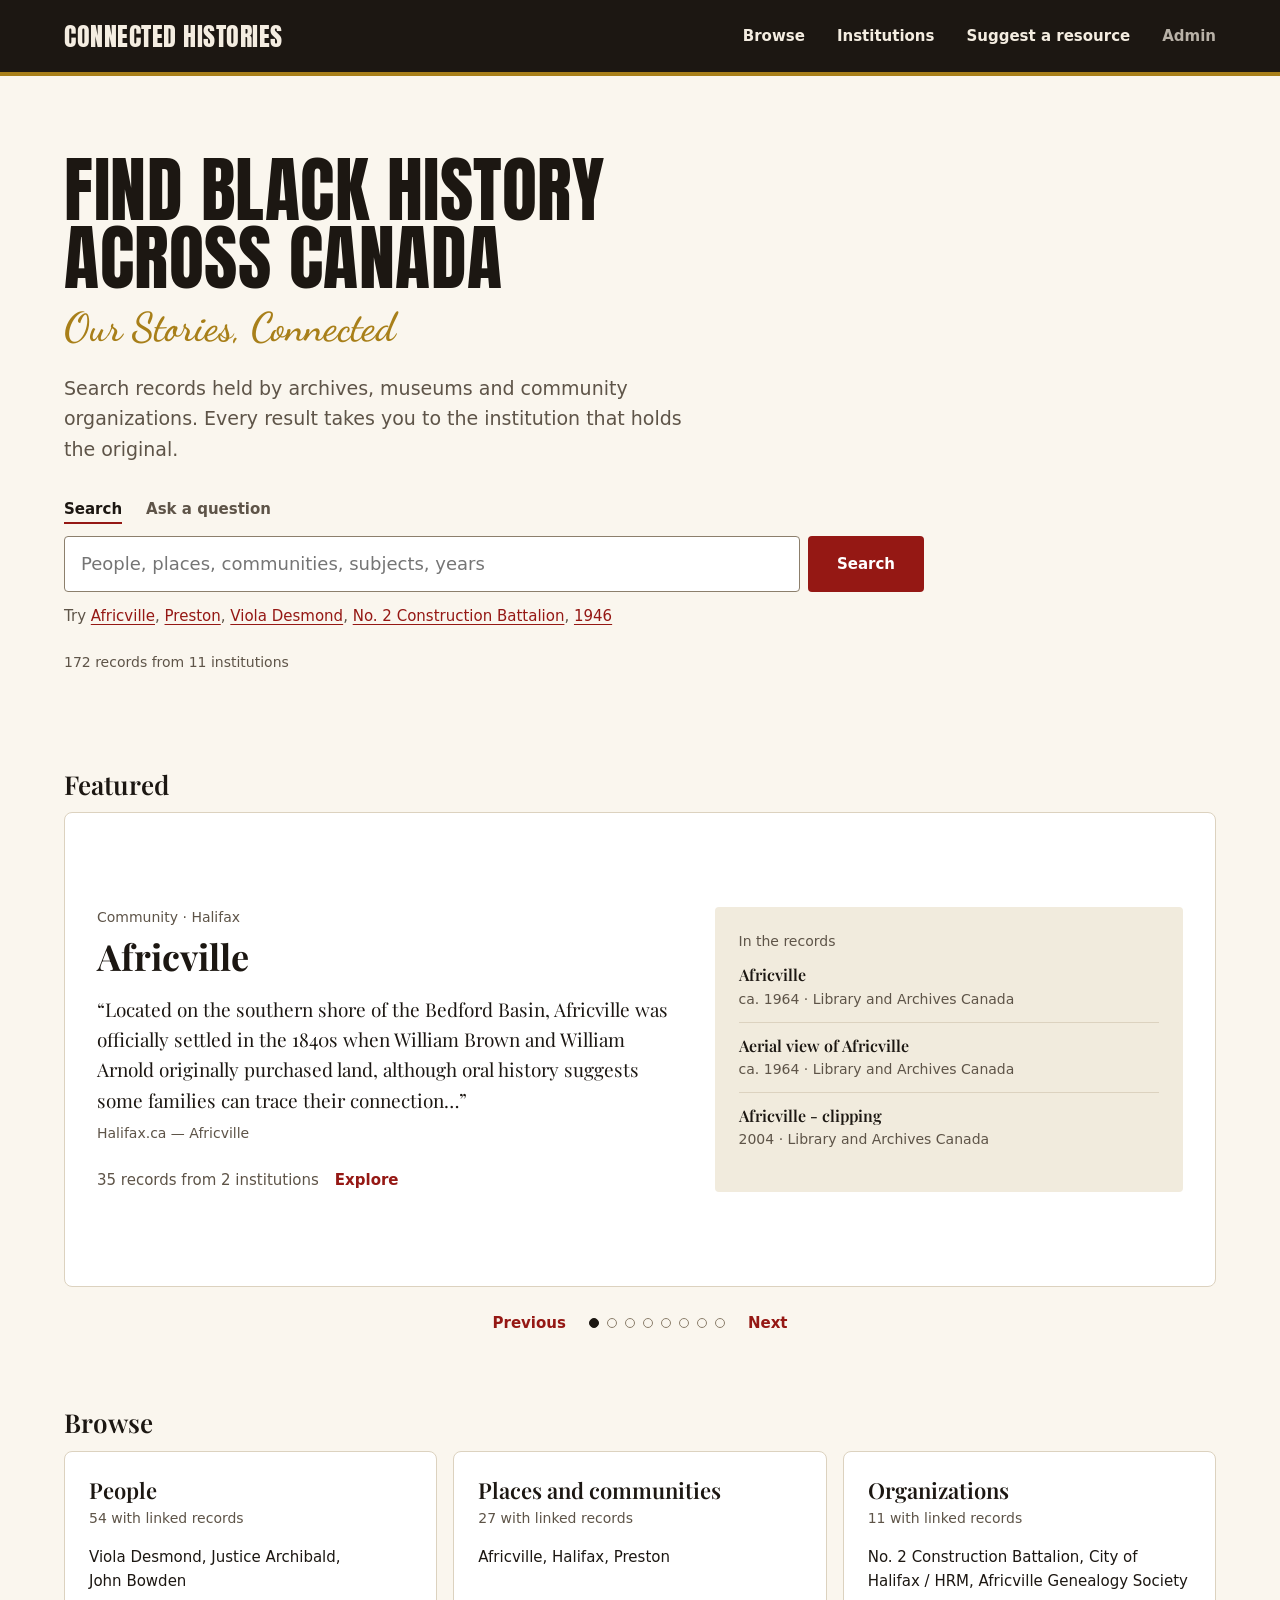
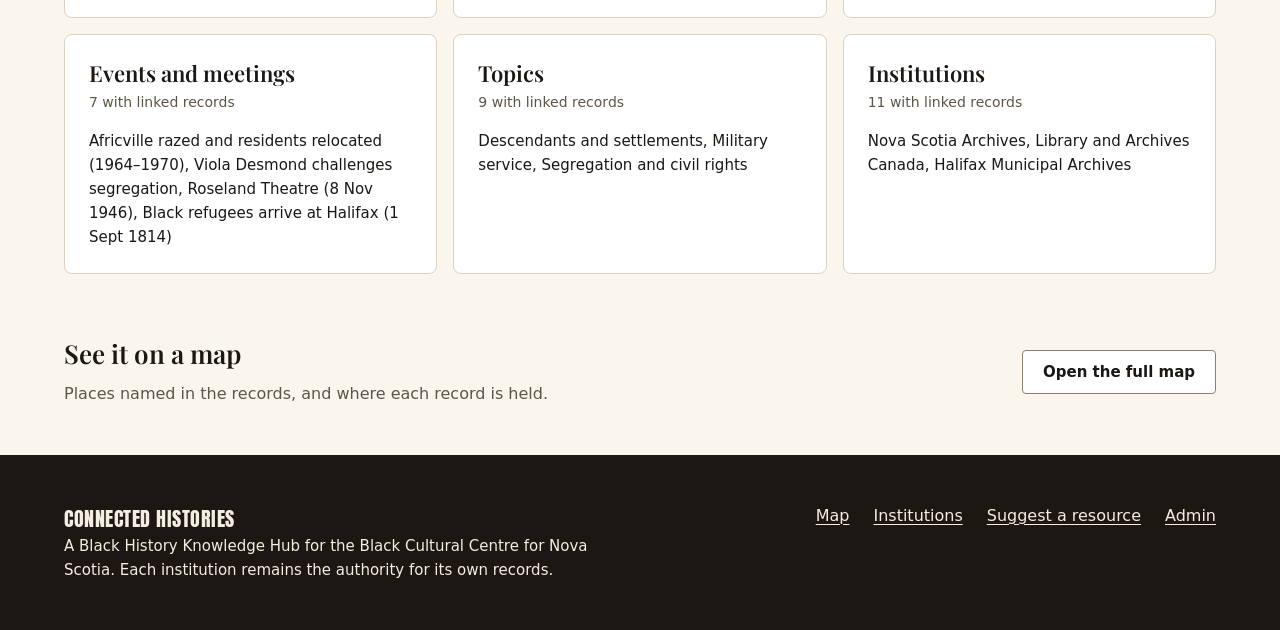
==== index.html @ dd2738e0 "Ezri's update: record approvals, rights fields, keyword dictionary, record linking, physical submiss" ====
<!doctype html>
<html lang="en">
<head>
<meta charset="utf-8">
<meta name="viewport" content="width=device-width,initial-scale=1">
<title>Connected Histories · Black History Knowledge Hub</title>
<meta name="description" content="Search Black history records held across Canadian archives, museums and community organizations, and go straight to the institution that holds each one.">
<link rel="preconnect" href="https://fonts.googleapis.com"><link rel="preconnect" href="https://fonts.gstatic.com" crossorigin>
<link href="https://fonts.googleapis.com/css2?family=Anton&family=Dancing+Script:wght@500;600&family=Google+Sans+Flex:wght@400;600;700&family=Playfair+Display:ital,wght@0,400;0,600;0,700;1,400&display=swap" rel="stylesheet">
<style>/* required styles */

.leaflet-pane,
.leaflet-tile,
.leaflet-marker-icon,
.leaflet-marker-shadow,
.leaflet-tile-container,
.leaflet-pane > svg,
.leaflet-pane > canvas,
.leaflet-zoom-box,
.leaflet-image-layer,
.leaflet-layer {
	position: absolute;
	left: 0;
	top: 0;
	}
.leaflet-container {
	overflow: hidden;
	}
.leaflet-tile,
.leaflet-marker-icon,
.leaflet-marker-shadow {
	-webkit-user-select: none;
	   -moz-user-select: none;
	        user-select: none;
	  -webkit-user-drag: none;
	}
/* Prevents IE11 from highlighting tiles in blue */
.leaflet-tile::selection {
	background: transparent;
}
/* Safari renders non-retina tile on retina better with this, but Chrome is worse */
.leaflet-safari .leaflet-tile {
	image-rendering: -webkit-optimize-contrast;
	}
/* hack that prevents hw layers "stretching" when loading new tiles */
.leaflet-safari .leaflet-tile-container {
	width: 1600px;
	height: 1600px;
	-webkit-transform-origin: 0 0;
	transform-origin: 0 0;
	}
.leaflet-marker-icon,
.leaflet-marker-shadow {
	display: block;
	}
/* .leaflet-container svg: reset svg max-width decleration shipped in Joomla! (joomla.org) 3.x */
/* .leaflet-container img: map is broken in FF if you have max-width: 100% on tiles */
.leaflet-container .leaflet-overlay-pane svg {
	max-width: none !important;
	max-height: none !important;
	}
.leaflet-container .leaflet-marker-pane img,
.leaflet-container .leaflet-shadow-pane img,
.leaflet-container .leaflet-tile-pane img,
.leaflet-container img.leaflet-image-layer,
.leaflet-container .leaflet-tile {
	max-width: none !important;
	max-height: none !important;
	width: auto;
	padding: 0;
	}

.leaflet-container img.leaflet-tile {
	/* See: https://bugs.chromium.org/p/chromium/issues/detail?id=600120 */
	mix-blend-mode: plus-lighter;
}

.leaflet-container.leaflet-touch-zoom {
	-ms-touch-action: pan-x pan-y;
	touch-action: pan-x pan-y;
	}
.leaflet-container.leaflet-touch-drag {
	-ms-touch-action: pinch-zoom;
	/* Fallback for FF which doesn't support pinch-zoom */
	touch-action: none;
	touch-action: pinch-zoom;
}
.leaflet-container.leaflet-touch-drag.leaflet-touch-zoom {
	-ms-touch-action: none;
	touch-action: none;
}
.leaflet-container {
	-webkit-tap-highlight-color: transparent;
}
.leaflet-container a {
	-webkit-tap-highlight-color: rgba(51, 181, 229, 0.4);
}
.leaflet-tile {
	filter: inherit;
	visibility: hidden;
	}
.leaflet-tile-loaded {
	visibility: inherit;
	}
.leaflet-zoom-box {
	width: 0;
	height: 0;
	-moz-box-sizing: border-box;
	     box-sizing: border-box;
	z-index: 800;
	}
/* workaround for https://bugzilla.mozilla.org/show_bug.cgi?id=888319 */
.leaflet-overlay-pane svg {
	-moz-user-select: none;
	user-select: none;
	}

.leaflet-pane         { z-index: 400; }

.leaflet-tile-pane    { z-index: 200; }
.leaflet-overlay-pane { z-index: 400; }
.leaflet-shadow-pane  { z-index: 500; }
.leaflet-marker-pane  { z-index: 600; }
.leaflet-tooltip-pane   { z-index: 650; }
.leaflet-popup-pane   { z-index: 700; }

.leaflet-map-pane canvas { z-index: 100; }
.leaflet-map-pane svg    { z-index: 200; }

.leaflet-vml-shape {
	width: 1px;
	height: 1px;
	}
.lvml {
	behavior: url(#default#VML);
	display: inline-block;
	position: absolute;
	}


/* control positioning */

.leaflet-control {
	position: relative;
	z-index: 800;
	pointer-events: visiblePainted; /* IE 9-10 doesn't have auto */
	pointer-events: auto;
	}
.leaflet-top,
.leaflet-bottom {
	position: absolute;
	z-index: 1000;
	pointer-events: none;
	}
.leaflet-top {
	top: 0;
	}
.leaflet-right {
	right: 0;
	}
.leaflet-bottom {
	bottom: 0;
	}
.leaflet-left {
	left: 0;
	}
.leaflet-control {
	float: left;
	clear: both;
	}
.leaflet-right .leaflet-control {
	float: right;
	}
.leaflet-top .leaflet-control {
	margin-top: 10px;
	}
.leaflet-bottom .leaflet-control {
	margin-bottom: 10px;
	}
.leaflet-left .leaflet-control {
	margin-left: 10px;
	}
.leaflet-right .leaflet-control {
	margin-right: 10px;
	}


/* zoom and fade animations */

.leaflet-fade-anim .leaflet-popup {
	opacity: 0;
	-webkit-transition: opacity 0.2s linear;
	   -moz-transition: opacity 0.2s linear;
	        transition: opacity 0.2s linear;
	}
.leaflet-fade-anim .leaflet-map-pane .leaflet-popup {
	opacity: 1;
	}
.leaflet-zoom-animated {
	-webkit-transform-origin: 0 0;
	    -ms-transform-origin: 0 0;
	        transform-origin: 0 0;
	}
svg.leaflet-zoom-animated {
	will-change: transform;
}

.leaflet-zoom-anim .leaflet-zoom-animated {
	-webkit-transition: -webkit-transform 0.25s cubic-bezier(0,0,0.25,1);
	   -moz-transition:    -moz-transform 0.25s cubic-bezier(0,0,0.25,1);
	        transition:         transform 0.25s cubic-bezier(0,0,0.25,1);
	}
.leaflet-zoom-anim .leaflet-tile,
.leaflet-pan-anim .leaflet-tile {
	-webkit-transition: none;
	   -moz-transition: none;
	        transition: none;
	}

.leaflet-zoom-anim .leaflet-zoom-hide {
	visibility: hidden;
	}


/* cursors */

.leaflet-interactive {
	cursor: pointer;
	}
.leaflet-grab {
	cursor: -webkit-grab;
	cursor:    -moz-grab;
	cursor:         grab;
	}
.leaflet-crosshair,
.leaflet-crosshair .leaflet-interactive {
	cursor: crosshair;
	}
.leaflet-popup-pane,
.leaflet-control {
	cursor: auto;
	}
.leaflet-dragging .leaflet-grab,
.leaflet-dragging .leaflet-grab .leaflet-interactive,
.leaflet-dragging .leaflet-marker-draggable {
	cursor: move;
	cursor: -webkit-grabbing;
	cursor:    -moz-grabbing;
	cursor:         grabbing;
	}

/* marker & overlays interactivity */
.leaflet-marker-icon,
.leaflet-marker-shadow,
.leaflet-image-layer,
.leaflet-pane > svg path,
.leaflet-tile-container {
	pointer-events: none;
	}

.leaflet-marker-icon.leaflet-interactive,
.leaflet-image-layer.leaflet-interactive,
.leaflet-pane > svg path.leaflet-interactive,
svg.leaflet-image-layer.leaflet-interactive path {
	pointer-events: visiblePainted; /* IE 9-10 doesn't have auto */
	pointer-events: auto;
	}

/* visual tweaks */

.leaflet-container {
	background: #ddd;
	outline-offset: 1px;
	}
.leaflet-container a {
	color: #0078A8;
	}
.leaflet-zoom-box {
	border: 2px dotted #38f;
	background: rgba(255,255,255,0.5);
	}


/* general typography */
.leaflet-container {
	font-family: "Helvetica Neue", Arial, Helvetica, sans-serif;
	font-size: 12px;
	font-size: 0.75rem;
	line-height: 1.5;
	}


/* general toolbar styles */

.leaflet-bar {
	box-shadow: 0 1px 5px rgba(0,0,0,0.65);
	border-radius: 4px;
	}
.leaflet-bar a {
	background-color: #fff;
	border-bottom: 1px solid #ccc;
	width: 26px;
	height: 26px;
	line-height: 26px;
	display: block;
	text-align: center;
	text-decoration: none;
	color: black;
	}
.leaflet-bar a,
.leaflet-control-layers-toggle {
	background-position: 50% 50%;
	background-repeat: no-repeat;
	display: block;
	}
.leaflet-bar a:hover,
.leaflet-bar a:focus {
	background-color: #f4f4f4;
	}
.leaflet-bar a:first-child {
	border-top-left-radius: 4px;
	border-top-right-radius: 4px;
	}
.leaflet-bar a:last-child {
	border-bottom-left-radius: 4px;
	border-bottom-right-radius: 4px;
	border-bottom: none;
	}
.leaflet-bar a.leaflet-disabled {
	cursor: default;
	background-color: #f4f4f4;
	color: #bbb;
	}

.leaflet-touch .leaflet-bar a {
	width: 30px;
	height: 30px;
	line-height: 30px;
	}
.leaflet-touch .leaflet-bar a:first-child {
	border-top-left-radius: 2px;
	border-top-right-radius: 2px;
	}
.leaflet-touch .leaflet-bar a:last-child {
	border-bottom-left-radius: 2px;
	border-bottom-right-radius: 2px;
	}

/* zoom control */

.leaflet-control-zoom-in,
.leaflet-control-zoom-out {
	font: bold 18px 'Lucida Console', Monaco, monospace;
	text-indent: 1px;
	}

.leaflet-touch .leaflet-control-zoom-in, .leaflet-touch .leaflet-control-zoom-out  {
	font-size: 22px;
	}


/* layers control */

.leaflet-control-layers {
	box-shadow: 0 1px 5px rgba(0,0,0,0.4);
	background: #fff;
	border-radius: 5px;
	}
.leaflet-control-layers-toggle {
	background-image: url(images/layers.png);
	width: 36px;
	height: 36px;
	}
.leaflet-retina .leaflet-control-layers-toggle {
	background-image: url(images/layers-2x.png);
	background-size: 26px 26px;
	}
.leaflet-touch .leaflet-control-layers-toggle {
	width: 44px;
	height: 44px;
	}
.leaflet-control-layers .leaflet-control-layers-list,
.leaflet-control-layers-expanded .leaflet-control-layers-toggle {
	display: none;
	}
.leaflet-control-layers-expanded .leaflet-control-layers-list {
	display: block;
	position: relative;
	}
.leaflet-control-layers-expanded {
	padding: 6px 10px 6px 6px;
	color: #333;
	background: #fff;
	}
.leaflet-control-layers-scrollbar {
	overflow-y: scroll;
	overflow-x: hidden;
	padding-right: 5px;
	}
.leaflet-control-layers-selector {
	margin-top: 2px;
	position: relative;
	top: 1px;
	}
.leaflet-control-layers label {
	display: block;
	font-size: 13px;
	font-size: 1.08333em;
	}
.leaflet-control-layers-separator {
	height: 0;
	border-top: 1px solid #ddd;
	margin: 5px -10px 5px -6px;
	}

/* Default icon URLs */
.leaflet-default-icon-path { /* used only in path-guessing heuristic, see L.Icon.Default */
	background-image: url(images/marker-icon.png);
	}


/* attribution and scale controls */

.leaflet-container .leaflet-control-attribution {
	background: #fff;
	background: rgba(255, 255, 255, 0.8);
	margin: 0;
	}
.leaflet-control-attribution,
.leaflet-control-scale-line {
	padding: 0 5px;
	color: #333;
	line-height: 1.4;
	}
.leaflet-control-attribution a {
	text-decoration: none;
	}
.leaflet-control-attribution a:hover,
.leaflet-control-attribution a:focus {
	text-decoration: underline;
	}
.leaflet-attribution-flag {
	display: inline !important;
	vertical-align: baseline !important;
	width: 1em;
	height: 0.6669em;
	}
.leaflet-left .leaflet-control-scale {
	margin-left: 5px;
	}
.leaflet-bottom .leaflet-control-scale {
	margin-bottom: 5px;
	}
.leaflet-control-scale-line {
	border: 2px solid #777;
	border-top: none;
	line-height: 1.1;
	padding: 2px 5px 1px;
	white-space: nowrap;
	-moz-box-sizing: border-box;
	     box-sizing: border-box;
	background: rgba(255, 255, 255, 0.8);
	text-shadow: 1px 1px #fff;
	}
.leaflet-control-scale-line:not(:first-child) {
	border-top: 2px solid #777;
	border-bottom: none;
	margin-top: -2px;
	}
.leaflet-control-scale-line:not(:first-child):not(:last-child) {
	border-bottom: 2px solid #777;
	}

.leaflet-touch .leaflet-control-attribution,
.leaflet-touch .leaflet-control-layers,
.leaflet-touch .leaflet-bar {
	box-shadow: none;
	}
.leaflet-touch .leaflet-control-layers,
.leaflet-touch .leaflet-bar {
	border: 2px solid rgba(0,0,0,0.2);
	background-clip: padding-box;
	}


/* popup */

.leaflet-popup {
	position: absolute;
	text-align: center;
	margin-bottom: 20px;
	}
.leaflet-popup-content-wrapper {
	padding: 1px;
	text-align: left;
	border-radius: 12px;
	}
.leaflet-popup-content {
	margin: 13px 24px 13px 20px;
	line-height: 1.3;
	font-size: 13px;
	font-size: 1.08333em;
	min-height: 1px;
	}
.leaflet-popup-content p {
	margin: 17px 0;
	margin: 1.3em 0;
	}
.leaflet-popup-tip-container {
	width: 40px;
	height: 20px;
	position: absolute;
	left: 50%;
	margin-top: -1px;
	margin-left: -20px;
	overflow: hidden;
	pointer-events: none;
	}
.leaflet-popup-tip {
	width: 17px;
	height: 17px;
	padding: 1px;

	margin: -10px auto 0;
	pointer-events: auto;

	-webkit-transform: rotate(45deg);
	   -moz-transform: rotate(45deg);
	    -ms-transform: rotate(45deg);
	        transform: rotate(45deg);
	}
.leaflet-popup-content-wrapper,
.leaflet-popup-tip {
	background: white;
	color: #333;
	box-shadow: 0 3px 14px rgba(0,0,0,0.4);
	}
.leaflet-container a.leaflet-popup-close-button {
	position: absolute;
	top: 0;
	right: 0;
	border: none;
	text-align: center;
	width: 24px;
	height: 24px;
	font: 16px/24px Tahoma, Verdana, sans-serif;
	color: #757575;
	text-decoration: none;
	background: transparent;
	}
.leaflet-container a.leaflet-popup-close-button:hover,
.leaflet-container a.leaflet-popup-close-button:focus {
	color: #585858;
	}
.leaflet-popup-scrolled {
	overflow: auto;
	}

.leaflet-oldie .leaflet-popup-content-wrapper {
	-ms-zoom: 1;
	zoom: 1;
	}
.leaflet-oldie .leaflet-popup-tip {
	width: 24px;
	margin: 0 auto;

	-ms-filter: "progid:DXImageTransform.Microsoft.Matrix(M11=0.70710678, M12=0.70710678, M21=-0.70710678, M22=0.70710678)";
	filter: progid:DXImageTransform.Microsoft.Matrix(M11=0.70710678, M12=0.70710678, M21=-0.70710678, M22=0.70710678);
	}

.leaflet-oldie .leaflet-control-zoom,
.leaflet-oldie .leaflet-control-layers,
.leaflet-oldie .leaflet-popup-content-wrapper,
.leaflet-oldie .leaflet-popup-tip {
	border: 1px solid #999;
	}


/* div icon */

.leaflet-div-icon {
	background: #fff;
	border: 1px solid #666;
	}


/* Tooltip */
/* Base styles for the element that has a tooltip */
.leaflet-tooltip {
	position: absolute;
	padding: 6px;
	background-color: #fff;
	border: 1px solid #fff;
	border-radius: 3px;
	color: #222;
	white-space: nowrap;
	-webkit-user-select: none;
	-moz-user-select: none;
	-ms-user-select: none;
	user-select: none;
	pointer-events: none;
	box-shadow: 0 1px 3px rgba(0,0,0,0.4);
	}
.leaflet-tooltip.leaflet-interactive {
	cursor: pointer;
	pointer-events: auto;
	}
.leaflet-tooltip-top:before,
.leaflet-tooltip-bottom:before,
.leaflet-tooltip-left:before,
.leaflet-tooltip-right:before {
	position: absolute;
	pointer-events: none;
	border: 6px solid transparent;
	background: transparent;
	content: "";
	}

/* Directions */

.leaflet-tooltip-bottom {
	margin-top: 6px;
}
.leaflet-tooltip-top {
	margin-top: -6px;
}
.leaflet-tooltip-bottom:before,
.leaflet-tooltip-top:before {
	left: 50%;
	margin-left: -6px;
	}
.leaflet-tooltip-top:before {
	bottom: 0;
	margin-bottom: -12px;
	border-top-color: #fff;
	}
.leaflet-tooltip-bottom:before {
	top: 0;
	margin-top: -12px;
	margin-left: -6px;
	border-bottom-color: #fff;
	}
.leaflet-tooltip-left {
	margin-left: -6px;
}
.leaflet-tooltip-right {
	margin-left: 6px;
}
.leaflet-tooltip-left:before,
.leaflet-tooltip-right:before {
	top: 50%;
	margin-top: -6px;
	}
.leaflet-tooltip-left:before {
	right: 0;
	margin-right: -12px;
	border-left-color: #fff;
	}
.leaflet-tooltip-right:before {
	left: 0;
	margin-left: -12px;
	border-right-color: #fff;
	}

/* Printing */

@media print {
	/* Prevent printers from removing background-images of controls. */
	.leaflet-control {
		-webkit-print-color-adjust: exact;
		print-color-adjust: exact;
		}
	}
</style>
<script>/* @preserve
 * Leaflet 1.9.4, a JS library for interactive maps. https://leafletjs.com
 * (c) 2010-2023 Vladimir Agafonkin, (c) 2010-2011 CloudMade
 */
!function(t,e){"object"==typeof exports&&"undefined"!=typeof module?e(exports):"function"==typeof define&&define.amd?define(["exports"],e):e((t="undefined"!=typeof globalThis?globalThis:t||self).leaflet={})}(this,function(t){"use strict";function l(t){for(var e,i,n=1,o=arguments.length;n<o;n++)for(e in i=arguments[n])t[e]=i[e];return t}var R=Object.create||function(t){return N.prototype=t,new N};function N(){}function a(t,e){var i,n=Array.prototype.slice;return t.bind?t.bind.apply(t,n.call(arguments,1)):(i=n.call(arguments,2),function(){return t.apply(e,i.length?i.concat(n.call(arguments)):arguments)})}var D=0;function h(t){return"_leaflet_id"in t||(t._leaflet_id=++D),t._leaflet_id}function j(t,e,i){var n,o,s=function(){n=!1,o&&(r.apply(i,o),o=!1)},r=function(){n?o=arguments:(t.apply(i,arguments),setTimeout(s,e),n=!0)};return r}function H(t,e,i){var n=e[1],e=e[0],o=n-e;return t===n&&i?t:((t-e)%o+o)%o+e}function u(){return!1}function i(t,e){return!1===e?t:(e=Math.pow(10,void 0===e?6:e),Math.round(t*e)/e)}function W(t){return t.trim?t.trim():t.replace(/^\s+|\s+$/g,"")}function F(t){return W(t).split(/\s+/)}function c(t,e){for(var i in Object.prototype.hasOwnProperty.call(t,"options")||(t.options=t.options?R(t.options):{}),e)t.options[i]=e[i];return t.options}function U(t,e,i){var n,o=[];for(n in t)o.push(encodeURIComponent(i?n.toUpperCase():n)+"="+encodeURIComponent(t[n]));return(e&&-1!==e.indexOf("?")?"&":"?")+o.join("&")}var V=/\{ *([\w_ -]+) *\}/g;function q(t,i){return t.replace(V,function(t,e){e=i[e];if(void 0===e)throw new Error("No value provided for variable "+t);return e="function"==typeof e?e(i):e})}var d=Array.isArray||function(t){return"[object Array]"===Object.prototype.toString.call(t)};function G(t,e){for(var i=0;i<t.length;i++)if(t[i]===e)return i;return-1}var K="[data-uri]";function Y(t){return window["webkit"+t]||window["moz"+t]||window["ms"+t]}var X=0;function J(t){var e=+new Date,i=Math.max(0,16-(e-X));return X=e+i,window.setTimeout(t,i)}var $=window.requestAnimationFrame||Y("RequestAnimationFrame")||J,Q=window.cancelAnimationFrame||Y("CancelAnimationFrame")||Y("CancelRequestAnimationFrame")||function(t){window.clearTimeout(t)};function x(t,e,i){if(!i||$!==J)return $.call(window,a(t,e));t.call(e)}function r(t){t&&Q.call(window,t)}var tt={__proto__:null,extend:l,create:R,bind:a,get lastId(){return D},stamp:h,throttle:j,wrapNum:H,falseFn:u,formatNum:i,trim:W,splitWords:F,setOptions:c,getParamString:U,template:q,isArray:d,indexOf:G,emptyImageUrl:K,requestFn:$,cancelFn:Q,requestAnimFrame:x,cancelAnimFrame:r};function et(){}et.extend=function(t){function e(){c(this),this.initialize&&this.initialize.apply(this,arguments),this.callInitHooks()}var i,n=e.__super__=this.prototype,o=R(n);for(i in(o.constructor=e).prototype=o,this)Object.prototype.hasOwnProperty.call(this,i)&&"prototype"!==i&&"__super__"!==i&&(e[i]=this[i]);if(t.statics&&l(e,t.statics),t.includes){var s=t.includes;if("undefined"!=typeof L&&L&&L.Mixin){s=d(s)?s:[s];for(var r=0;r<s.length;r++)s[r]===L.Mixin.Events&&console.warn("Deprecated include of L.Mixin.Events: this property will be removed in future releases, please inherit from L.Evented instead.",(new Error).stack)}l.apply(null,[o].concat(t.includes))}return l(o,t),delete o.statics,delete o.includes,o.options&&(o.options=n.options?R(n.options):{},l(o.options,t.options)),o._initHooks=[],o.callInitHooks=function(){if(!this._initHooksCalled){n.callInitHooks&&n.callInitHooks.call(this),this._initHooksCalled=!0;for(var t=0,e=o._initHooks.length;t<e;t++)o._initHooks[t].call(this)}},e},et.include=function(t){var e=this.prototype.options;return l(this.prototype,t),t.options&&(this.prototype.options=e,this.mergeOptions(t.options)),this},et.mergeOptions=function(t){return l(this.prototype.options,t),this},et.addInitHook=function(t){var e=Array.prototype.slice.call(arguments,1),i="function"==typeof t?t:function(){this[t].apply(this,e)};return this.prototype._initHooks=this.prototype._initHooks||[],this.prototype._initHooks.push(i),this};var e={on:function(t,e,i){if("object"==typeof t)for(var n in t)this._on(n,t[n],e);else for(var o=0,s=(t=F(t)).length;o<s;o++)this._on(t[o],e,i);return this},off:function(t,e,i){if(arguments.length)if("object"==typeof t)for(var n in t)this._off(n,t[n],e);else{t=F(t);for(var o=1===arguments.length,s=0,r=t.length;s<r;s++)o?this._off(t[s]):this._off(t[s],e,i)}else delete this._events;return this},_on:function(t,e,i,n){"function"!=typeof e?console.warn("wrong listener type: "+typeof e):!1===this._listens(t,e,i)&&(e={fn:e,ctx:i=i===this?void 0:i},n&&(e.once=!0),this._events=this._events||{},this._events[t]=this._events[t]||[],this._events[t].push(e))},_off:function(t,e,i){var n,o,s;if(this._events&&(n=this._events[t]))if(1===arguments.length){if(this._firingCount)for(o=0,s=n.length;o<s;o++)n[o].fn=u;delete this._events[t]}else"function"!=typeof e?console.warn("wrong listener type: "+typeof e):!1!==(e=this._listens(t,e,i))&&(i=n[e],this._firingCount&&(i.fn=u,this._events[t]=n=n.slice()),n.splice(e,1))},fire:function(t,e,i){if(this.listens(t,i)){var n=l({},e,{type:t,target:this,sourceTarget:e&&e.sourceTarget||this});if(this._events){var o=this._events[t];if(o){this._firingCount=this._firingCount+1||1;for(var s=0,r=o.length;s<r;s++){var a=o[s],h=a.fn;a.once&&this.off(t,h,a.ctx),h.call(a.ctx||this,n)}this._firingCount--}}i&&this._propagateEvent(n)}return this},listens:function(t,e,i,n){"string"!=typeof t&&console.warn('"string" type argument expected');var o=e,s=("function"!=typeof e&&(n=!!e,i=o=void 0),this._events&&this._events[t]);if(s&&s.length&&!1!==this._listens(t,o,i))return!0;if(n)for(var r in this._eventParents)if(this._eventParents[r].listens(t,e,i,n))return!0;return!1},_listens:function(t,e,i){if(this._events){var n=this._events[t]||[];if(!e)return!!n.length;i===this&&(i=void 0);for(var o=0,s=n.length;o<s;o++)if(n[o].fn===e&&n[o].ctx===i)return o}return!1},once:function(t,e,i){if("object"==typeof t)for(var n in t)this._on(n,t[n],e,!0);else for(var o=0,s=(t=F(t)).length;o<s;o++)this._on(t[o],e,i,!0);return this},addEventParent:function(t){return this._eventParents=this._eventParents||{},this._eventParents[h(t)]=t,this},removeEventParent:function(t){return this._eventParents&&delete this._eventParents[h(t)],this},_propagateEvent:function(t){for(var e in this._eventParents)this._eventParents[e].fire(t.type,l({layer:t.target,propagatedFrom:t.target},t),!0)}},it=(e.addEventListener=e.on,e.removeEventListener=e.clearAllEventListeners=e.off,e.addOneTimeEventListener=e.once,e.fireEvent=e.fire,e.hasEventListeners=e.listens,et.extend(e));function p(t,e,i){this.x=i?Math.round(t):t,this.y=i?Math.round(e):e}var nt=Math.trunc||function(t){return 0<t?Math.floor(t):Math.ceil(t)};function m(t,e,i){return t instanceof p?t:d(t)?new p(t[0],t[1]):null==t?t:"object"==typeof t&&"x"in t&&"y"in t?new p(t.x,t.y):new p(t,e,i)}function f(t,e){if(t)for(var i=e?[t,e]:t,n=0,o=i.length;n<o;n++)this.extend(i[n])}function _(t,e){return!t||t instanceof f?t:new f(t,e)}function s(t,e){if(t)for(var i=e?[t,e]:t,n=0,o=i.length;n<o;n++)this.extend(i[n])}function g(t,e){return t instanceof s?t:new s(t,e)}function v(t,e,i){if(isNaN(t)||isNaN(e))throw new Error("Invalid LatLng object: ("+t+", "+e+")");this.lat=+t,this.lng=+e,void 0!==i&&(this.alt=+i)}function w(t,e,i){return t instanceof v?t:d(t)&&"object"!=typeof t[0]?3===t.length?new v(t[0],t[1],t[2]):2===t.length?new v(t[0],t[1]):null:null==t?t:"object"==typeof t&&"lat"in t?new v(t.lat,"lng"in t?t.lng:t.lon,t.alt):void 0===e?null:new v(t,e,i)}p.prototype={clone:function(){return new p(this.x,this.y)},add:function(t){return this.clone()._add(m(t))},_add:function(t){return this.x+=t.x,this.y+=t.y,this},subtract:function(t){return this.clone()._subtract(m(t))},_subtract:function(t){return this.x-=t.x,this.y-=t.y,this},divideBy:function(t){return this.clone()._divideBy(t)},_divideBy:function(t){return this.x/=t,this.y/=t,this},multiplyBy:function(t){return this.clone()._multiplyBy(t)},_multiplyBy:function(t){return this.x*=t,this.y*=t,this},scaleBy:function(t){return new p(this.x*t.x,this.y*t.y)},unscaleBy:function(t){return new p(this.x/t.x,this.y/t.y)},round:function(){return this.clone()._round()},_round:function(){return this.x=Math.round(this.x),this.y=Math.round(this.y),this},floor:function(){return this.clone()._floor()},_floor:function(){return this.x=Math.floor(this.x),this.y=Math.floor(this.y),this},ceil:function(){return this.clone()._ceil()},_ceil:function(){return this.x=Math.ceil(this.x),this.y=Math.ceil(this.y),this},trunc:function(){return this.clone()._trunc()},_trunc:function(){return this.x=nt(this.x),this.y=nt(this.y),this},distanceTo:function(t){var e=(t=m(t)).x-this.x,t=t.y-this.y;return Math.sqrt(e*e+t*t)},equals:function(t){return(t=m(t)).x===this.x&&t.y===this.y},contains:function(t){return t=m(t),Math.abs(t.x)<=Math.abs(this.x)&&Math.abs(t.y)<=Math.abs(this.y)},toString:function(){return"Point("+i(this.x)+", "+i(this.y)+")"}},f.prototype={extend:function(t){var e,i;if(t){if(t instanceof p||"number"==typeof t[0]||"x"in t)e=i=m(t);else if(e=(t=_(t)).min,i=t.max,!e||!i)return this;this.min||this.max?(this.min.x=Math.min(e.x,this.min.x),this.max.x=Math.max(i.x,this.max.x),this.min.y=Math.min(e.y,this.min.y),this.max.y=Math.max(i.y,this.max.y)):(this.min=e.clone(),this.max=i.clone())}return this},getCenter:function(t){return m((this.min.x+this.max.x)/2,(this.min.y+this.max.y)/2,t)},getBottomLeft:function(){return m(this.min.x,this.max.y)},getTopRight:function(){return m(this.max.x,this.min.y)},getTopLeft:function(){return this.min},getBottomRight:function(){return this.max},getSize:function(){return this.max.subtract(this.min)},contains:function(t){var e,i;return(t=("number"==typeof t[0]||t instanceof p?m:_)(t))instanceof f?(e=t.min,i=t.max):e=i=t,e.x>=this.min.x&&i.x<=this.max.x&&e.y>=this.min.y&&i.y<=this.max.y},intersects:function(t){t=_(t);var e=this.min,i=this.max,n=t.min,t=t.max,o=t.x>=e.x&&n.x<=i.x,t=t.y>=e.y&&n.y<=i.y;return o&&t},overlaps:function(t){t=_(t);var e=this.min,i=this.max,n=t.min,t=t.max,o=t.x>e.x&&n.x<i.x,t=t.y>e.y&&n.y<i.y;return o&&t},isValid:function(){return!(!this.min||!this.max)},pad:function(t){var e=this.min,i=this.max,n=Math.abs(e.x-i.x)*t,t=Math.abs(e.y-i.y)*t;return _(m(e.x-n,e.y-t),m(i.x+n,i.y+t))},equals:function(t){return!!t&&(t=_(t),this.min.equals(t.getTopLeft())&&this.max.equals(t.getBottomRight()))}},s.prototype={extend:function(t){var e,i,n=this._southWest,o=this._northEast;if(t instanceof v)i=e=t;else{if(!(t instanceof s))return t?this.extend(w(t)||g(t)):this;if(e=t._southWest,i=t._northEast,!e||!i)return this}return n||o?(n.lat=Math.min(e.lat,n.lat),n.lng=Math.min(e.lng,n.lng),o.lat=Math.max(i.lat,o.lat),o.lng=Math.max(i.lng,o.lng)):(this._southWest=new v(e.lat,e.lng),this._northEast=new v(i.lat,i.lng)),this},pad:function(t){var e=this._southWest,i=this._northEast,n=Math.abs(e.lat-i.lat)*t,t=Math.abs(e.lng-i.lng)*t;return new s(new v(e.lat-n,e.lng-t),new v(i.lat+n,i.lng+t))},getCenter:function(){return new v((this._southWest.lat+this._northEast.lat)/2,(this._southWest.lng+this._northEast.lng)/2)},getSouthWest:function(){return this._southWest},getNorthEast:function(){return this._northEast},getNorthWest:function(){return new v(this.getNorth(),this.getWest())},getSouthEast:function(){return new v(this.getSouth(),this.getEast())},getWest:function(){return this._southWest.lng},getSouth:function(){return this._southWest.lat},getEast:function(){return this._northEast.lng},getNorth:function(){return this._northEast.lat},contains:function(t){t=("number"==typeof t[0]||t instanceof v||"lat"in t?w:g)(t);var e,i,n=this._southWest,o=this._northEast;return t instanceof s?(e=t.getSouthWest(),i=t.getNorthEast()):e=i=t,e.lat>=n.lat&&i.lat<=o.lat&&e.lng>=n.lng&&i.lng<=o.lng},intersects:function(t){t=g(t);var e=this._southWest,i=this._northEast,n=t.getSouthWest(),t=t.getNorthEast(),o=t.lat>=e.lat&&n.lat<=i.lat,t=t.lng>=e.lng&&n.lng<=i.lng;return o&&t},overlaps:function(t){t=g(t);var e=this._southWest,i=this._northEast,n=t.getSouthWest(),t=t.getNorthEast(),o=t.lat>e.lat&&n.lat<i.lat,t=t.lng>e.lng&&n.lng<i.lng;return o&&t},toBBoxString:function(){return[this.getWest(),this.getSouth(),this.getEast(),this.getNorth()].join(",")},equals:function(t,e){return!!t&&(t=g(t),this._southWest.equals(t.getSouthWest(),e)&&this._northEast.equals(t.getNorthEast(),e))},isValid:function(){return!(!this._southWest||!this._northEast)}};var ot={latLngToPoint:function(t,e){t=this.projection.project(t),e=this.scale(e);return this.transformation._transform(t,e)},pointToLatLng:function(t,e){e=this.scale(e),t=this.transformation.untransform(t,e);return this.projection.unproject(t)},project:function(t){return this.projection.project(t)},unproject:function(t){return this.projection.unproject(t)},scale:function(t){return 256*Math.pow(2,t)},zoom:function(t){return Math.log(t/256)/Math.LN2},getProjectedBounds:function(t){var e;return this.infinite?null:(e=this.projection.bounds,t=this.scale(t),new f(this.transformation.transform(e.min,t),this.transformation.transform(e.max,t)))},infinite:!(v.prototype={equals:function(t,e){return!!t&&(t=w(t),Math.max(Math.abs(this.lat-t.lat),Math.abs(this.lng-t.lng))<=(void 0===e?1e-9:e))},toString:function(t){return"LatLng("+i(this.lat,t)+", "+i(this.lng,t)+")"},distanceTo:function(t){return st.distance(this,w(t))},wrap:function(){return st.wrapLatLng(this)},toBounds:function(t){var t=180*t/40075017,e=t/Math.cos(Math.PI/180*this.lat);return g([this.lat-t,this.lng-e],[this.lat+t,this.lng+e])},clone:function(){return new v(this.lat,this.lng,this.alt)}}),wrapLatLng:function(t){var e=this.wrapLng?H(t.lng,this.wrapLng,!0):t.lng;return new v(this.wrapLat?H(t.lat,this.wrapLat,!0):t.lat,e,t.alt)},wrapLatLngBounds:function(t){var e=t.getCenter(),i=this.wrapLatLng(e),n=e.lat-i.lat,e=e.lng-i.lng;return 0==n&&0==e?t:(i=t.getSouthWest(),t=t.getNorthEast(),new s(new v(i.lat-n,i.lng-e),new v(t.lat-n,t.lng-e)))}},st=l({},ot,{wrapLng:[-180,180],R:6371e3,distance:function(t,e){var i=Math.PI/180,n=t.lat*i,o=e.lat*i,s=Math.sin((e.lat-t.lat)*i/2),e=Math.sin((e.lng-t.lng)*i/2),t=s*s+Math.cos(n)*Math.cos(o)*e*e,i=2*Math.atan2(Math.sqrt(t),Math.sqrt(1-t));return this.R*i}}),rt=6378137,rt={R:rt,MAX_LATITUDE:85.0511287798,project:function(t){var e=Math.PI/180,i=this.MAX_LATITUDE,i=Math.max(Math.min(i,t.lat),-i),i=Math.sin(i*e);return new p(this.R*t.lng*e,this.R*Math.log((1+i)/(1-i))/2)},unproject:function(t){var e=180/Math.PI;return new v((2*Math.atan(Math.exp(t.y/this.R))-Math.PI/2)*e,t.x*e/this.R)},bounds:new f([-(rt=rt*Math.PI),-rt],[rt,rt])};function at(t,e,i,n){d(t)?(this._a=t[0],this._b=t[1],this._c=t[2],this._d=t[3]):(this._a=t,this._b=e,this._c=i,this._d=n)}function ht(t,e,i,n){return new at(t,e,i,n)}at.prototype={transform:function(t,e){return this._transform(t.clone(),e)},_transform:function(t,e){return t.x=(e=e||1)*(this._a*t.x+this._b),t.y=e*(this._c*t.y+this._d),t},untransform:function(t,e){return new p((t.x/(e=e||1)-this._b)/this._a,(t.y/e-this._d)/this._c)}};var lt=l({},st,{code:"EPSG:3857",projection:rt,transformation:ht(lt=.5/(Math.PI*rt.R),.5,-lt,.5)}),ut=l({},lt,{code:"EPSG:900913"});function ct(t){return document.createElementNS("http://www.w3.org/2000/svg",t)}function dt(t,e){for(var i,n,o,s,r="",a=0,h=t.length;a<h;a++){for(i=0,n=(o=t[a]).length;i<n;i++)r+=(i?"L":"M")+(s=o[i]).x+" "+s.y;r+=e?b.svg?"z":"x":""}return r||"M0 0"}var _t=document.documentElement.style,pt="ActiveXObject"in window,mt=pt&&!document.addEventListener,n="msLaunchUri"in navigator&&!("documentMode"in document),ft=y("webkit"),gt=y("android"),vt=y("android 2")||y("android 3"),yt=parseInt(/WebKit\/([0-9]+)|$/.exec(navigator.userAgent)[1],10),yt=gt&&y("Google")&&yt<537&&!("AudioNode"in window),xt=!!window.opera,wt=!n&&y("chrome"),bt=y("gecko")&&!ft&&!xt&&!pt,Pt=!wt&&y("safari"),Lt=y("phantom"),o="OTransition"in _t,Tt=0===navigator.platform.indexOf("Win"),Mt=pt&&"transition"in _t,zt="WebKitCSSMatrix"in window&&"m11"in new window.WebKitCSSMatrix&&!vt,_t="MozPerspective"in _t,Ct=!window.L_DISABLE_3D&&(Mt||zt||_t)&&!o&&!Lt,Zt="undefined"!=typeof orientation||y("mobile"),St=Zt&&ft,Et=Zt&&zt,kt=!window.PointerEvent&&window.MSPointerEvent,Ot=!(!window.PointerEvent&&!kt),At="ontouchstart"in window||!!window.TouchEvent,Bt=!window.L_NO_TOUCH&&(At||Ot),It=Zt&&xt,Rt=Zt&&bt,Nt=1<(window.devicePixelRatio||window.screen.deviceXDPI/window.screen.logicalXDPI),Dt=function(){var t=!1;try{var e=Object.defineProperty({},"passive",{get:function(){t=!0}});window.addEventListener("testPassiveEventSupport",u,e),window.removeEventListener("testPassiveEventSupport",u,e)}catch(t){}return t}(),jt=!!document.createElement("canvas").getContext,Ht=!(!document.createElementNS||!ct("svg").createSVGRect),Wt=!!Ht&&((Wt=document.createElement("div")).innerHTML="<svg/>","http://www.w3.org/2000/svg"===(Wt.firstChild&&Wt.firstChild.namespaceURI));function y(t){return 0<=navigator.userAgent.toLowerCase().indexOf(t)}var b={ie:pt,ielt9:mt,edge:n,webkit:ft,android:gt,android23:vt,androidStock:yt,opera:xt,chrome:wt,gecko:bt,safari:Pt,phantom:Lt,opera12:o,win:Tt,ie3d:Mt,webkit3d:zt,gecko3d:_t,any3d:Ct,mobile:Zt,mobileWebkit:St,mobileWebkit3d:Et,msPointer:kt,pointer:Ot,touch:Bt,touchNative:At,mobileOpera:It,mobileGecko:Rt,retina:Nt,passiveEvents:Dt,canvas:jt,svg:Ht,vml:!Ht&&function(){try{var t=document.createElement("div"),e=(t.innerHTML='<v:shape adj="1"/>',t.firstChild);return e.style.behavior="url(#default#VML)",e&&"object"==typeof e.adj}catch(t){return!1}}(),inlineSvg:Wt,mac:0===navigator.platform.indexOf("Mac"),linux:0===navigator.platform.indexOf("Linux")},Ft=b.msPointer?"MSPointerDown":"pointerdown",Ut=b.msPointer?"MSPointerMove":"pointermove",Vt=b.msPointer?"MSPointerUp":"pointerup",qt=b.msPointer?"MSPointerCancel":"pointercancel",Gt={touchstart:Ft,touchmove:Ut,touchend:Vt,touchcancel:qt},Kt={touchstart:function(t,e){e.MSPOINTER_TYPE_TOUCH&&e.pointerType===e.MSPOINTER_TYPE_TOUCH&&O(e);ee(t,e)},touchmove:ee,touchend:ee,touchcancel:ee},Yt={},Xt=!1;function Jt(t,e,i){return"touchstart"!==e||Xt||(document.addEventListener(Ft,$t,!0),document.addEventListener(Ut,Qt,!0),document.addEventListener(Vt,te,!0),document.addEventListener(qt,te,!0),Xt=!0),Kt[e]?(i=Kt[e].bind(this,i),t.addEventListener(Gt[e],i,!1),i):(console.warn("wrong event specified:",e),u)}function $t(t){Yt[t.pointerId]=t}function Qt(t){Yt[t.pointerId]&&(Yt[t.pointerId]=t)}function te(t){delete Yt[t.pointerId]}function ee(t,e){if(e.pointerType!==(e.MSPOINTER_TYPE_MOUSE||"mouse")){for(var i in e.touches=[],Yt)e.touches.push(Yt[i]);e.changedTouches=[e],t(e)}}var ie=200;function ne(t,i){t.addEventListener("dblclick",i);var n,o=0;function e(t){var e;1!==t.detail?n=t.detail:"mouse"===t.pointerType||t.sourceCapabilities&&!t.sourceCapabilities.firesTouchEvents||((e=Ne(t)).some(function(t){return t instanceof HTMLLabelElement&&t.attributes.for})&&!e.some(function(t){return t instanceof HTMLInputElement||t instanceof HTMLSelectElement})||((e=Date.now())-o<=ie?2===++n&&i(function(t){var e,i,n={};for(i in t)e=t[i],n[i]=e&&e.bind?e.bind(t):e;return(t=n).type="dblclick",n.detail=2,n.isTrusted=!1,n._simulated=!0,n}(t)):n=1,o=e))}return t.addEventListener("click",e),{dblclick:i,simDblclick:e}}var oe,se,re,ae,he,le,ue=we(["transform","webkitTransform","OTransform","MozTransform","msTransform"]),ce=we(["webkitTransition","transition","OTransition","MozTransition","msTransition"]),de="webkitTransition"===ce||"OTransition"===ce?ce+"End":"transitionend";function _e(t){return"string"==typeof t?document.getElementById(t):t}function pe(t,e){var i=t.style[e]||t.currentStyle&&t.currentStyle[e];return"auto"===(i=i&&"auto"!==i||!document.defaultView?i:(t=document.defaultView.getComputedStyle(t,null))?t[e]:null)?null:i}function P(t,e,i){t=document.createElement(t);return t.className=e||"",i&&i.appendChild(t),t}function T(t){var e=t.parentNode;e&&e.removeChild(t)}function me(t){for(;t.firstChild;)t.removeChild(t.firstChild)}function fe(t){var e=t.parentNode;e&&e.lastChild!==t&&e.appendChild(t)}function ge(t){var e=t.parentNode;e&&e.firstChild!==t&&e.insertBefore(t,e.firstChild)}function ve(t,e){return void 0!==t.classList?t.classList.contains(e):0<(t=xe(t)).length&&new RegExp("(^|\\s)"+e+"(\\s|$)").test(t)}function M(t,e){var i;if(void 0!==t.classList)for(var n=F(e),o=0,s=n.length;o<s;o++)t.classList.add(n[o]);else ve(t,e)||ye(t,((i=xe(t))?i+" ":"")+e)}function z(t,e){void 0!==t.classList?t.classList.remove(e):ye(t,W((" "+xe(t)+" ").replace(" "+e+" "," ")))}function ye(t,e){void 0===t.className.baseVal?t.className=e:t.className.baseVal=e}function xe(t){return void 0===(t=t.correspondingElement?t.correspondingElement:t).className.baseVal?t.className:t.className.baseVal}function C(t,e){if("opacity"in t.style)t.style.opacity=e;else if("filter"in t.style){var i=!1,n="DXImageTransform.Microsoft.Alpha";try{i=t.filters.item(n)}catch(t){if(1===e)return}e=Math.round(100*e),i?(i.Enabled=100!==e,i.Opacity=e):t.style.filter+=" progid:"+n+"(opacity="+e+")"}}function we(t){for(var e=document.documentElement.style,i=0;i<t.length;i++)if(t[i]in e)return t[i];return!1}function be(t,e,i){e=e||new p(0,0);t.style[ue]=(b.ie3d?"translate("+e.x+"px,"+e.y+"px)":"translate3d("+e.x+"px,"+e.y+"px,0)")+(i?" scale("+i+")":"")}function Z(t,e){t._leaflet_pos=e,b.any3d?be(t,e):(t.style.left=e.x+"px",t.style.top=e.y+"px")}function Pe(t){return t._leaflet_pos||new p(0,0)}function Le(){S(window,"dragstart",O)}function Te(){k(window,"dragstart",O)}function Me(t){for(;-1===t.tabIndex;)t=t.parentNode;t.style&&(ze(),le=(he=t).style.outlineStyle,t.style.outlineStyle="none",S(window,"keydown",ze))}function ze(){he&&(he.style.outlineStyle=le,le=he=void 0,k(window,"keydown",ze))}function Ce(t){for(;!((t=t.parentNode).offsetWidth&&t.offsetHeight||t===document.body););return t}function Ze(t){var e=t.getBoundingClientRect();return{x:e.width/t.offsetWidth||1,y:e.height/t.offsetHeight||1,boundingClientRect:e}}ae="onselectstart"in document?(re=function(){S(window,"selectstart",O)},function(){k(window,"selectstart",O)}):(se=we(["userSelect","WebkitUserSelect","OUserSelect","MozUserSelect","msUserSelect"]),re=function(){var t;se&&(t=document.documentElement.style,oe=t[se],t[se]="none")},function(){se&&(document.documentElement.style[se]=oe,oe=void 0)});pt={__proto__:null,TRANSFORM:ue,TRANSITION:ce,TRANSITION_END:de,get:_e,getStyle:pe,create:P,remove:T,empty:me,toFront:fe,toBack:ge,hasClass:ve,addClass:M,removeClass:z,setClass:ye,getClass:xe,setOpacity:C,testProp:we,setTransform:be,setPosition:Z,getPosition:Pe,get disableTextSelection(){return re},get enableTextSelection(){return ae},disableImageDrag:Le,enableImageDrag:Te,preventOutline:Me,restoreOutline:ze,getSizedParentNode:Ce,getScale:Ze};function S(t,e,i,n){if(e&&"object"==typeof e)for(var o in e)ke(t,o,e[o],i);else for(var s=0,r=(e=F(e)).length;s<r;s++)ke(t,e[s],i,n);return this}var E="_leaflet_events";function k(t,e,i,n){if(1===arguments.length)Se(t),delete t[E];else if(e&&"object"==typeof e)for(var o in e)Oe(t,o,e[o],i);else if(e=F(e),2===arguments.length)Se(t,function(t){return-1!==G(e,t)});else for(var s=0,r=e.length;s<r;s++)Oe(t,e[s],i,n);return this}function Se(t,e){for(var i in t[E]){var n=i.split(/\d/)[0];e&&!e(n)||Oe(t,n,null,null,i)}}var Ee={mouseenter:"mouseover",mouseleave:"mouseout",wheel:!("onwheel"in window)&&"mousewheel"};function ke(e,t,i,n){var o,s,r=t+h(i)+(n?"_"+h(n):"");e[E]&&e[E][r]||(s=o=function(t){return i.call(n||e,t||window.event)},!b.touchNative&&b.pointer&&0===t.indexOf("touch")?o=Jt(e,t,o):b.touch&&"dblclick"===t?o=ne(e,o):"addEventListener"in e?"touchstart"===t||"touchmove"===t||"wheel"===t||"mousewheel"===t?e.addEventListener(Ee[t]||t,o,!!b.passiveEvents&&{passive:!1}):"mouseenter"===t||"mouseleave"===t?e.addEventListener(Ee[t],o=function(t){t=t||window.event,We(e,t)&&s(t)},!1):e.addEventListener(t,s,!1):e.attachEvent("on"+t,o),e[E]=e[E]||{},e[E][r]=o)}function Oe(t,e,i,n,o){o=o||e+h(i)+(n?"_"+h(n):"");var s,r,i=t[E]&&t[E][o];i&&(!b.touchNative&&b.pointer&&0===e.indexOf("touch")?(n=t,r=i,Gt[s=e]?n.removeEventListener(Gt[s],r,!1):console.warn("wrong event specified:",s)):b.touch&&"dblclick"===e?(n=i,(r=t).removeEventListener("dblclick",n.dblclick),r.removeEventListener("click",n.simDblclick)):"removeEventListener"in t?t.removeEventListener(Ee[e]||e,i,!1):t.detachEvent("on"+e,i),t[E][o]=null)}function Ae(t){return t.stopPropagation?t.stopPropagation():t.originalEvent?t.originalEvent._stopped=!0:t.cancelBubble=!0,this}function Be(t){return ke(t,"wheel",Ae),this}function Ie(t){return S(t,"mousedown touchstart dblclick contextmenu",Ae),t._leaflet_disable_click=!0,this}function O(t){return t.preventDefault?t.preventDefault():t.returnValue=!1,this}function Re(t){return O(t),Ae(t),this}function Ne(t){if(t.composedPath)return t.composedPath();for(var e=[],i=t.target;i;)e.push(i),i=i.parentNode;return e}function De(t,e){var i,n;return e?(n=(i=Ze(e)).boundingClientRect,new p((t.clientX-n.left)/i.x-e.clientLeft,(t.clientY-n.top)/i.y-e.clientTop)):new p(t.clientX,t.clientY)}var je=b.linux&&b.chrome?window.devicePixelRatio:b.mac?3*window.devicePixelRatio:0<window.devicePixelRatio?2*window.devicePixelRatio:1;function He(t){return b.edge?t.wheelDeltaY/2:t.deltaY&&0===t.deltaMode?-t.deltaY/je:t.deltaY&&1===t.deltaMode?20*-t.deltaY:t.deltaY&&2===t.deltaMode?60*-t.deltaY:t.deltaX||t.deltaZ?0:t.wheelDelta?(t.wheelDeltaY||t.wheelDelta)/2:t.detail&&Math.abs(t.detail)<32765?20*-t.detail:t.detail?t.detail/-32765*60:0}function We(t,e){var i=e.relatedTarget;if(!i)return!0;try{for(;i&&i!==t;)i=i.parentNode}catch(t){return!1}return i!==t}var mt={__proto__:null,on:S,off:k,stopPropagation:Ae,disableScrollPropagation:Be,disableClickPropagation:Ie,preventDefault:O,stop:Re,getPropagationPath:Ne,getMousePosition:De,getWheelDelta:He,isExternalTarget:We,addListener:S,removeListener:k},Fe=it.extend({run:function(t,e,i,n){this.stop(),this._el=t,this._inProgress=!0,this._duration=i||.25,this._easeOutPower=1/Math.max(n||.5,.2),this._startPos=Pe(t),this._offset=e.subtract(this._startPos),this._startTime=+new Date,this.fire("start"),this._animate()},stop:function(){this._inProgress&&(this._step(!0),this._complete())},_animate:function(){this._animId=x(this._animate,this),this._step()},_step:function(t){var e=+new Date-this._startTime,i=1e3*this._duration;e<i?this._runFrame(this._easeOut(e/i),t):(this._runFrame(1),this._complete())},_runFrame:function(t,e){t=this._startPos.add(this._offset.multiplyBy(t));e&&t._round(),Z(this._el,t),this.fire("step")},_complete:function(){r(this._animId),this._inProgress=!1,this.fire("end")},_easeOut:function(t){return 1-Math.pow(1-t,this._easeOutPower)}}),A=it.extend({options:{crs:lt,center:void 0,zoom:void 0,minZoom:void 0,maxZoom:void 0,layers:[],maxBounds:void 0,renderer:void 0,zoomAnimation:!0,zoomAnimationThreshold:4,fadeAnimation:!0,markerZoomAnimation:!0,transform3DLimit:8388608,zoomSnap:1,zoomDelta:1,trackResize:!0},initialize:function(t,e){e=c(this,e),this._handlers=[],this._layers={},this._zoomBoundLayers={},this._sizeChanged=!0,this._initContainer(t),this._initLayout(),this._onResize=a(this._onResize,this),this._initEvents(),e.maxBounds&&this.setMaxBounds(e.maxBounds),void 0!==e.zoom&&(this._zoom=this._limitZoom(e.zoom)),e.center&&void 0!==e.zoom&&this.setView(w(e.center),e.zoom,{reset:!0}),this.callInitHooks(),this._zoomAnimated=ce&&b.any3d&&!b.mobileOpera&&this.options.zoomAnimation,this._zoomAnimated&&(this._createAnimProxy(),S(this._proxy,de,this._catchTransitionEnd,this)),this._addLayers(this.options.layers)},setView:function(t,e,i){if((e=void 0===e?this._zoom:this._limitZoom(e),t=this._limitCenter(w(t),e,this.options.maxBounds),i=i||{},this._stop(),this._loaded&&!i.reset&&!0!==i)&&(void 0!==i.animate&&(i.zoom=l({animate:i.animate},i.zoom),i.pan=l({animate:i.animate,duration:i.duration},i.pan)),this._zoom!==e?this._tryAnimatedZoom&&this._tryAnimatedZoom(t,e,i.zoom):this._tryAnimatedPan(t,i.pan)))return clearTimeout(this._sizeTimer),this;return this._resetView(t,e,i.pan&&i.pan.noMoveStart),this},setZoom:function(t,e){return this._loaded?this.setView(this.getCenter(),t,{zoom:e}):(this._zoom=t,this)},zoomIn:function(t,e){return t=t||(b.any3d?this.options.zoomDelta:1),this.setZoom(this._zoom+t,e)},zoomOut:function(t,e){return t=t||(b.any3d?this.options.zoomDelta:1),this.setZoom(this._zoom-t,e)},setZoomAround:function(t,e,i){var n=this.getZoomScale(e),o=this.getSize().divideBy(2),t=(t instanceof p?t:this.latLngToContainerPoint(t)).subtract(o).multiplyBy(1-1/n),n=this.containerPointToLatLng(o.add(t));return this.setView(n,e,{zoom:i})},_getBoundsCenterZoom:function(t,e){e=e||{},t=t.getBounds?t.getBounds():g(t);var i=m(e.paddingTopLeft||e.padding||[0,0]),n=m(e.paddingBottomRight||e.padding||[0,0]),o=this.getBoundsZoom(t,!1,i.add(n));return(o="number"==typeof e.maxZoom?Math.min(e.maxZoom,o):o)===1/0?{center:t.getCenter(),zoom:o}:(e=n.subtract(i).divideBy(2),n=this.project(t.getSouthWest(),o),i=this.project(t.getNorthEast(),o),{center:this.unproject(n.add(i).divideBy(2).add(e),o),zoom:o})},fitBounds:function(t,e){if((t=g(t)).isValid())return t=this._getBoundsCenterZoom(t,e),this.setView(t.center,t.zoom,e);throw new Error("Bounds are not valid.")},fitWorld:function(t){return this.fitBounds([[-90,-180],[90,180]],t)},panTo:function(t,e){return this.setView(t,this._zoom,{pan:e})},panBy:function(t,e){var i;return e=e||{},(t=m(t).round()).x||t.y?(!0===e.animate||this.getSize().contains(t)?(this._panAnim||(this._panAnim=new Fe,this._panAnim.on({step:this._onPanTransitionStep,end:this._onPanTransitionEnd},this)),e.noMoveStart||this.fire("movestart"),!1!==e.animate?(M(this._mapPane,"leaflet-pan-anim"),i=this._getMapPanePos().subtract(t).round(),this._panAnim.run(this._mapPane,i,e.duration||.25,e.easeLinearity)):(this._rawPanBy(t),this.fire("move").fire("moveend"))):this._resetView(this.unproject(this.project(this.getCenter()).add(t)),this.getZoom()),this):this.fire("moveend")},flyTo:function(n,o,t){if(!1===(t=t||{}).animate||!b.any3d)return this.setView(n,o,t);this._stop();var s=this.project(this.getCenter()),r=this.project(n),e=this.getSize(),a=this._zoom,h=(n=w(n),o=void 0===o?a:o,Math.max(e.x,e.y)),i=h*this.getZoomScale(a,o),l=r.distanceTo(s)||1,u=1.42,c=u*u;function d(t){t=(i*i-h*h+(t?-1:1)*c*c*l*l)/(2*(t?i:h)*c*l),t=Math.sqrt(t*t+1)-t;return t<1e-9?-18:Math.log(t)}function _(t){return(Math.exp(t)-Math.exp(-t))/2}function p(t){return(Math.exp(t)+Math.exp(-t))/2}var m=d(0);function f(t){return h*(p(m)*(_(t=m+u*t)/p(t))-_(m))/c}var g=Date.now(),v=(d(1)-m)/u,y=t.duration?1e3*t.duration:1e3*v*.8;return this._moveStart(!0,t.noMoveStart),function t(){var e=(Date.now()-g)/y,i=(1-Math.pow(1-e,1.5))*v;e<=1?(this._flyToFrame=x(t,this),this._move(this.unproject(s.add(r.subtract(s).multiplyBy(f(i)/l)),a),this.getScaleZoom(h/(e=i,h*(p(m)/p(m+u*e))),a),{flyTo:!0})):this._move(n,o)._moveEnd(!0)}.call(this),this},flyToBounds:function(t,e){t=this._getBoundsCenterZoom(t,e);return this.flyTo(t.center,t.zoom,e)},setMaxBounds:function(t){return t=g(t),this.listens("moveend",this._panInsideMaxBounds)&&this.off("moveend",this._panInsideMaxBounds),t.isValid()?(this.options.maxBounds=t,this._loaded&&this._panInsideMaxBounds(),this.on("moveend",this._panInsideMaxBounds)):(this.options.maxBounds=null,this)},setMinZoom:function(t){var e=this.options.minZoom;return this.options.minZoom=t,this._loaded&&e!==t&&(this.fire("zoomlevelschange"),this.getZoom()<this.options.minZoom)?this.setZoom(t):this},setMaxZoom:function(t){var e=this.options.maxZoom;return this.options.maxZoom=t,this._loaded&&e!==t&&(this.fire("zoomlevelschange"),this.getZoom()>this.options.maxZoom)?this.setZoom(t):this},panInsideBounds:function(t,e){this._enforcingBounds=!0;var i=this.getCenter(),t=this._limitCenter(i,this._zoom,g(t));return i.equals(t)||this.panTo(t,e),this._enforcingBounds=!1,this},panInside:function(t,e){var i=m((e=e||{}).paddingTopLeft||e.padding||[0,0]),n=m(e.paddingBottomRight||e.padding||[0,0]),o=this.project(this.getCenter()),t=this.project(t),s=this.getPixelBounds(),i=_([s.min.add(i),s.max.subtract(n)]),s=i.getSize();return i.contains(t)||(this._enforcingBounds=!0,n=t.subtract(i.getCenter()),i=i.extend(t).getSize().subtract(s),o.x+=n.x<0?-i.x:i.x,o.y+=n.y<0?-i.y:i.y,this.panTo(this.unproject(o),e),this._enforcingBounds=!1),this},invalidateSize:function(t){if(!this._loaded)return this;t=l({animate:!1,pan:!0},!0===t?{animate:!0}:t);var e=this.getSize(),i=(this._sizeChanged=!0,this._lastCenter=null,this.getSize()),n=e.divideBy(2).round(),o=i.divideBy(2).round(),n=n.subtract(o);return n.x||n.y?(t.animate&&t.pan?this.panBy(n):(t.pan&&this._rawPanBy(n),this.fire("move"),t.debounceMoveend?(clearTimeout(this._sizeTimer),this._sizeTimer=setTimeout(a(this.fire,this,"moveend"),200)):this.fire("moveend")),this.fire("resize",{oldSize:e,newSize:i})):this},stop:function(){return this.setZoom(this._limitZoom(this._zoom)),this.options.zoomSnap||this.fire("viewreset"),this._stop()},locate:function(t){var e,i;return t=this._locateOptions=l({timeout:1e4,watch:!1},t),"geolocation"in navigator?(e=a(this._handleGeolocationResponse,this),i=a(this._handleGeolocationError,this),t.watch?this._locationWatchId=navigator.geolocation.watchPosition(e,i,t):navigator.geolocation.getCurrentPosition(e,i,t)):this._handleGeolocationError({code:0,message:"Geolocation not supported."}),this},stopLocate:function(){return navigator.geolocation&&navigator.geolocation.clearWatch&&navigator.geolocation.clearWatch(this._locationWatchId),this._locateOptions&&(this._locateOptions.setView=!1),this},_handleGeolocationError:function(t){var e;this._container._leaflet_id&&(e=t.code,t=t.message||(1===e?"permission denied":2===e?"position unavailable":"timeout"),this._locateOptions.setView&&!this._loaded&&this.fitWorld(),this.fire("locationerror",{code:e,message:"Geolocation error: "+t+"."}))},_handleGeolocationResponse:function(t){if(this._container._leaflet_id){var e,i,n=new v(t.coords.latitude,t.coords.longitude),o=n.toBounds(2*t.coords.accuracy),s=this._locateOptions,r=(s.setView&&(e=this.getBoundsZoom(o),this.setView(n,s.maxZoom?Math.min(e,s.maxZoom):e)),{latlng:n,bounds:o,timestamp:t.timestamp});for(i in t.coords)"number"==typeof t.coords[i]&&(r[i]=t.coords[i]);this.fire("locationfound",r)}},addHandler:function(t,e){return e&&(e=this[t]=new e(this),this._handlers.push(e),this.options[t]&&e.enable()),this},remove:function(){if(this._initEvents(!0),this.options.maxBounds&&this.off("moveend",this._panInsideMaxBounds),this._containerId!==this._container._leaflet_id)throw new Error("Map container is being reused by another instance");try{delete this._container._leaflet_id,delete this._containerId}catch(t){this._container._leaflet_id=void 0,this._containerId=void 0}for(var t in void 0!==this._locationWatchId&&this.stopLocate(),this._stop(),T(this._mapPane),this._clearControlPos&&this._clearControlPos(),this._resizeRequest&&(r(this._resizeRequest),this._resizeRequest=null),this._clearHandlers(),this._loaded&&this.fire("unload"),this._layers)this._layers[t].remove();for(t in this._panes)T(this._panes[t]);return this._layers=[],this._panes=[],delete this._mapPane,delete this._renderer,this},createPane:function(t,e){e=P("div","leaflet-pane"+(t?" leaflet-"+t.replace("Pane","")+"-pane":""),e||this._mapPane);return t&&(this._panes[t]=e),e},getCenter:function(){return this._checkIfLoaded(),this._lastCenter&&!this._moved()?this._lastCenter.clone():this.layerPointToLatLng(this._getCenterLayerPoint())},getZoom:function(){return this._zoom},getBounds:function(){var t=this.getPixelBounds();return new s(this.unproject(t.getBottomLeft()),this.unproject(t.getTopRight()))},getMinZoom:function(){return void 0===this.options.minZoom?this._layersMinZoom||0:this.options.minZoom},getMaxZoom:function(){return void 0===this.options.maxZoom?void 0===this._layersMaxZoom?1/0:this._layersMaxZoom:this.options.maxZoom},getBoundsZoom:function(t,e,i){t=g(t),i=m(i||[0,0]);var n=this.getZoom()||0,o=this.getMinZoom(),s=this.getMaxZoom(),r=t.getNorthWest(),t=t.getSouthEast(),i=this.getSize().subtract(i),t=_(this.project(t,n),this.project(r,n)).getSize(),r=b.any3d?this.options.zoomSnap:1,a=i.x/t.x,i=i.y/t.y,t=e?Math.max(a,i):Math.min(a,i),n=this.getScaleZoom(t,n);return r&&(n=Math.round(n/(r/100))*(r/100),n=e?Math.ceil(n/r)*r:Math.floor(n/r)*r),Math.max(o,Math.min(s,n))},getSize:function(){return this._size&&!this._sizeChanged||(this._size=new p(this._container.clientWidth||0,this._container.clientHeight||0),this._sizeChanged=!1),this._size.clone()},getPixelBounds:function(t,e){t=this._getTopLeftPoint(t,e);return new f(t,t.add(this.getSize()))},getPixelOrigin:function(){return this._checkIfLoaded(),this._pixelOrigin},getPixelWorldBounds:function(t){return this.options.crs.getProjectedBounds(void 0===t?this.getZoom():t)},getPane:function(t){return"string"==typeof t?this._panes[t]:t},getPanes:function(){return this._panes},getContainer:function(){return this._container},getZoomScale:function(t,e){var i=this.options.crs;return e=void 0===e?this._zoom:e,i.scale(t)/i.scale(e)},getScaleZoom:function(t,e){var i=this.options.crs,t=(e=void 0===e?this._zoom:e,i.zoom(t*i.scale(e)));return isNaN(t)?1/0:t},project:function(t,e){return e=void 0===e?this._zoom:e,this.options.crs.latLngToPoint(w(t),e)},unproject:function(t,e){return e=void 0===e?this._zoom:e,this.options.crs.pointToLatLng(m(t),e)},layerPointToLatLng:function(t){t=m(t).add(this.getPixelOrigin());return this.unproject(t)},latLngToLayerPoint:function(t){return this.project(w(t))._round()._subtract(this.getPixelOrigin())},wrapLatLng:function(t){return this.options.crs.wrapLatLng(w(t))},wrapLatLngBounds:function(t){return this.options.crs.wrapLatLngBounds(g(t))},distance:function(t,e){return this.options.crs.distance(w(t),w(e))},containerPointToLayerPoint:function(t){return m(t).subtract(this._getMapPanePos())},layerPointToContainerPoint:function(t){return m(t).add(this._getMapPanePos())},containerPointToLatLng:function(t){t=this.containerPointToLayerPoint(m(t));return this.layerPointToLatLng(t)},latLngToContainerPoint:function(t){return this.layerPointToContainerPoint(this.latLngToLayerPoint(w(t)))},mouseEventToContainerPoint:function(t){return De(t,this._container)},mouseEventToLayerPoint:function(t){return this.containerPointToLayerPoint(this.mouseEventToContainerPoint(t))},mouseEventToLatLng:function(t){return this.layerPointToLatLng(this.mouseEventToLayerPoint(t))},_initContainer:function(t){t=this._container=_e(t);if(!t)throw new Error("Map container not found.");if(t._leaflet_id)throw new Error("Map container is already initialized.");S(t,"scroll",this._onScroll,this),this._containerId=h(t)},_initLayout:function(){var t=this._container,e=(this._fadeAnimated=this.options.fadeAnimation&&b.any3d,M(t,"leaflet-container"+(b.touch?" leaflet-touch":"")+(b.retina?" leaflet-retina":"")+(b.ielt9?" leaflet-oldie":"")+(b.safari?" leaflet-safari":"")+(this._fadeAnimated?" leaflet-fade-anim":"")),pe(t,"position"));"absolute"!==e&&"relative"!==e&&"fixed"!==e&&"sticky"!==e&&(t.style.position="relative"),this._initPanes(),this._initControlPos&&this._initControlPos()},_initPanes:function(){var t=this._panes={};this._paneRenderers={},this._mapPane=this.createPane("mapPane",this._container),Z(this._mapPane,new p(0,0)),this.createPane("tilePane"),this.createPane("overlayPane"),this.createPane("shadowPane"),this.createPane("markerPane"),this.createPane("tooltipPane"),this.createPane("popupPane"),this.options.markerZoomAnimation||(M(t.markerPane,"leaflet-zoom-hide"),M(t.shadowPane,"leaflet-zoom-hide"))},_resetView:function(t,e,i){Z(this._mapPane,new p(0,0));var n=!this._loaded,o=(this._loaded=!0,e=this._limitZoom(e),this.fire("viewprereset"),this._zoom!==e);this._moveStart(o,i)._move(t,e)._moveEnd(o),this.fire("viewreset"),n&&this.fire("load")},_moveStart:function(t,e){return t&&this.fire("zoomstart"),e||this.fire("movestart"),this},_move:function(t,e,i,n){void 0===e&&(e=this._zoom);var o=this._zoom!==e;return this._zoom=e,this._lastCenter=t,this._pixelOrigin=this._getNewPixelOrigin(t),n?i&&i.pinch&&this.fire("zoom",i):((o||i&&i.pinch)&&this.fire("zoom",i),this.fire("move",i)),this},_moveEnd:function(t){return t&&this.fire("zoomend"),this.fire("moveend")},_stop:function(){return r(this._flyToFrame),this._panAnim&&this._panAnim.stop(),this},_rawPanBy:function(t){Z(this._mapPane,this._getMapPanePos().subtract(t))},_getZoomSpan:function(){return this.getMaxZoom()-this.getMinZoom()},_panInsideMaxBounds:function(){this._enforcingBounds||this.panInsideBounds(this.options.maxBounds)},_checkIfLoaded:function(){if(!this._loaded)throw new Error("Set map center and zoom first.")},_initEvents:function(t){this._targets={};var e=t?k:S;e((this._targets[h(this._container)]=this)._container,"click dblclick mousedown mouseup mouseover mouseout mousemove contextmenu keypress keydown keyup",this._handleDOMEvent,this),this.options.trackResize&&e(window,"resize",this._onResize,this),b.any3d&&this.options.transform3DLimit&&(t?this.off:this.on).call(this,"moveend",this._onMoveEnd)},_onResize:function(){r(this._resizeRequest),this._resizeRequest=x(function(){this.invalidateSize({debounceMoveend:!0})},this)},_onScroll:function(){this._container.scrollTop=0,this._container.scrollLeft=0},_onMoveEnd:function(){var t=this._getMapPanePos();Math.max(Math.abs(t.x),Math.abs(t.y))>=this.options.transform3DLimit&&this._resetView(this.getCenter(),this.getZoom())},_findEventTargets:function(t,e){for(var i,n=[],o="mouseout"===e||"mouseover"===e,s=t.target||t.srcElement,r=!1;s;){if((i=this._targets[h(s)])&&("click"===e||"preclick"===e)&&this._draggableMoved(i)){r=!0;break}if(i&&i.listens(e,!0)){if(o&&!We(s,t))break;if(n.push(i),o)break}if(s===this._container)break;s=s.parentNode}return n=n.length||r||o||!this.listens(e,!0)?n:[this]},_isClickDisabled:function(t){for(;t&&t!==this._container;){if(t._leaflet_disable_click)return!0;t=t.parentNode}},_handleDOMEvent:function(t){var e,i=t.target||t.srcElement;!this._loaded||i._leaflet_disable_events||"click"===t.type&&this._isClickDisabled(i)||("mousedown"===(e=t.type)&&Me(i),this._fireDOMEvent(t,e))},_mouseEvents:["click","dblclick","mouseover","mouseout","contextmenu"],_fireDOMEvent:function(t,e,i){"click"===t.type&&((a=l({},t)).type="preclick",this._fireDOMEvent(a,a.type,i));var n=this._findEventTargets(t,e);if(i){for(var o=[],s=0;s<i.length;s++)i[s].listens(e,!0)&&o.push(i[s]);n=o.concat(n)}if(n.length){"contextmenu"===e&&O(t);var r,a=n[0],h={originalEvent:t};for("keypress"!==t.type&&"keydown"!==t.type&&"keyup"!==t.type&&(r=a.getLatLng&&(!a._radius||a._radius<=10),h.containerPoint=r?this.latLngToContainerPoint(a.getLatLng()):this.mouseEventToContainerPoint(t),h.layerPoint=this.containerPointToLayerPoint(h.containerPoint),h.latlng=r?a.getLatLng():this.layerPointToLatLng(h.layerPoint)),s=0;s<n.length;s++)if(n[s].fire(e,h,!0),h.originalEvent._stopped||!1===n[s].options.bubblingMouseEvents&&-1!==G(this._mouseEvents,e))return}},_draggableMoved:function(t){return(t=t.dragging&&t.dragging.enabled()?t:this).dragging&&t.dragging.moved()||this.boxZoom&&this.boxZoom.moved()},_clearHandlers:function(){for(var t=0,e=this._handlers.length;t<e;t++)this._handlers[t].disable()},whenReady:function(t,e){return this._loaded?t.call(e||this,{target:this}):this.on("load",t,e),this},_getMapPanePos:function(){return Pe(this._mapPane)||new p(0,0)},_moved:function(){var t=this._getMapPanePos();return t&&!t.equals([0,0])},_getTopLeftPoint:function(t,e){return(t&&void 0!==e?this._getNewPixelOrigin(t,e):this.getPixelOrigin()).subtract(this._getMapPanePos())},_getNewPixelOrigin:function(t,e){var i=this.getSize()._divideBy(2);return this.project(t,e)._subtract(i)._add(this._getMapPanePos())._round()},_latLngToNewLayerPoint:function(t,e,i){i=this._getNewPixelOrigin(i,e);return this.project(t,e)._subtract(i)},_latLngBoundsToNewLayerBounds:function(t,e,i){i=this._getNewPixelOrigin(i,e);return _([this.project(t.getSouthWest(),e)._subtract(i),this.project(t.getNorthWest(),e)._subtract(i),this.project(t.getSouthEast(),e)._subtract(i),this.project(t.getNorthEast(),e)._subtract(i)])},_getCenterLayerPoint:function(){return this.containerPointToLayerPoint(this.getSize()._divideBy(2))},_getCenterOffset:function(t){return this.latLngToLayerPoint(t).subtract(this._getCenterLayerPoint())},_limitCenter:function(t,e,i){var n,o;return!i||(n=this.project(t,e),o=this.getSize().divideBy(2),o=new f(n.subtract(o),n.add(o)),o=this._getBoundsOffset(o,i,e),Math.abs(o.x)<=1&&Math.abs(o.y)<=1)?t:this.unproject(n.add(o),e)},_limitOffset:function(t,e){var i;return e?(i=new f((i=this.getPixelBounds()).min.add(t),i.max.add(t)),t.add(this._getBoundsOffset(i,e))):t},_getBoundsOffset:function(t,e,i){e=_(this.project(e.getNorthEast(),i),this.project(e.getSouthWest(),i)),i=e.min.subtract(t.min),e=e.max.subtract(t.max);return new p(this._rebound(i.x,-e.x),this._rebound(i.y,-e.y))},_rebound:function(t,e){return 0<t+e?Math.round(t-e)/2:Math.max(0,Math.ceil(t))-Math.max(0,Math.floor(e))},_limitZoom:function(t){var e=this.getMinZoom(),i=this.getMaxZoom(),n=b.any3d?this.options.zoomSnap:1;return n&&(t=Math.round(t/n)*n),Math.max(e,Math.min(i,t))},_onPanTransitionStep:function(){this.fire("move")},_onPanTransitionEnd:function(){z(this._mapPane,"leaflet-pan-anim"),this.fire("moveend")},_tryAnimatedPan:function(t,e){t=this._getCenterOffset(t)._trunc();return!(!0!==(e&&e.animate)&&!this.getSize().contains(t))&&(this.panBy(t,e),!0)},_createAnimProxy:function(){var t=this._proxy=P("div","leaflet-proxy leaflet-zoom-animated");this._panes.mapPane.appendChild(t),this.on("zoomanim",function(t){var e=ue,i=this._proxy.style[e];be(this._proxy,this.project(t.center,t.zoom),this.getZoomScale(t.zoom,1)),i===this._proxy.style[e]&&this._animatingZoom&&this._onZoomTransitionEnd()},this),this.on("load moveend",this._animMoveEnd,this),this._on("unload",this._destroyAnimProxy,this)},_destroyAnimProxy:function(){T(this._proxy),this.off("load moveend",this._animMoveEnd,this),delete this._proxy},_animMoveEnd:function(){var t=this.getCenter(),e=this.getZoom();be(this._proxy,this.project(t,e),this.getZoomScale(e,1))},_catchTransitionEnd:function(t){this._animatingZoom&&0<=t.propertyName.indexOf("transform")&&this._onZoomTransitionEnd()},_nothingToAnimate:function(){return!this._container.getElementsByClassName("leaflet-zoom-animated").length},_tryAnimatedZoom:function(t,e,i){if(!this._animatingZoom){if(i=i||{},!this._zoomAnimated||!1===i.animate||this._nothingToAnimate()||Math.abs(e-this._zoom)>this.options.zoomAnimationThreshold)return!1;var n=this.getZoomScale(e),n=this._getCenterOffset(t)._divideBy(1-1/n);if(!0!==i.animate&&!this.getSize().contains(n))return!1;x(function(){this._moveStart(!0,i.noMoveStart||!1)._animateZoom(t,e,!0)},this)}return!0},_animateZoom:function(t,e,i,n){this._mapPane&&(i&&(this._animatingZoom=!0,this._animateToCenter=t,this._animateToZoom=e,M(this._mapPane,"leaflet-zoom-anim")),this.fire("zoomanim",{center:t,zoom:e,noUpdate:n}),this._tempFireZoomEvent||(this._tempFireZoomEvent=this._zoom!==this._animateToZoom),this._move(this._animateToCenter,this._animateToZoom,void 0,!0),setTimeout(a(this._onZoomTransitionEnd,this),250))},_onZoomTransitionEnd:function(){this._animatingZoom&&(this._mapPane&&z(this._mapPane,"leaflet-zoom-anim"),this._animatingZoom=!1,this._move(this._animateToCenter,this._animateToZoom,void 0,!0),this._tempFireZoomEvent&&this.fire("zoom"),delete this._tempFireZoomEvent,this.fire("move"),this._moveEnd(!0))}});function Ue(t){return new B(t)}var B=et.extend({options:{position:"topright"},initialize:function(t){c(this,t)},getPosition:function(){return this.options.position},setPosition:function(t){var e=this._map;return e&&e.removeControl(this),this.options.position=t,e&&e.addControl(this),this},getContainer:function(){return this._container},addTo:function(t){this.remove(),this._map=t;var e=this._container=this.onAdd(t),i=this.getPosition(),t=t._controlCorners[i];return M(e,"leaflet-control"),-1!==i.indexOf("bottom")?t.insertBefore(e,t.firstChild):t.appendChild(e),this._map.on("unload",this.remove,this),this},remove:function(){return this._map&&(T(this._container),this.onRemove&&this.onRemove(this._map),this._map.off("unload",this.remove,this),this._map=null),this},_refocusOnMap:function(t){this._map&&t&&0<t.screenX&&0<t.screenY&&this._map.getContainer().focus()}}),Ve=(A.include({addControl:function(t){return t.addTo(this),this},removeControl:function(t){return t.remove(),this},_initControlPos:function(){var i=this._controlCorners={},n="leaflet-",o=this._controlContainer=P("div",n+"control-container",this._container);function t(t,e){i[t+e]=P("div",n+t+" "+n+e,o)}t("top","left"),t("top","right"),t("bottom","left"),t("bottom","right")},_clearControlPos:function(){for(var t in this._controlCorners)T(this._controlCorners[t]);T(this._controlContainer),delete this._controlCorners,delete this._controlContainer}}),B.extend({options:{collapsed:!0,position:"topright",autoZIndex:!0,hideSingleBase:!1,sortLayers:!1,sortFunction:function(t,e,i,n){return i<n?-1:n<i?1:0}},initialize:function(t,e,i){for(var n in c(this,i),this._layerControlInputs=[],this._layers=[],this._lastZIndex=0,this._handlingClick=!1,this._preventClick=!1,t)this._addLayer(t[n],n);for(n in e)this._addLayer(e[n],n,!0)},onAdd:function(t){this._initLayout(),this._update(),(this._map=t).on("zoomend",this._checkDisabledLayers,this);for(var e=0;e<this._layers.length;e++)this._layers[e].layer.on("add remove",this._onLayerChange,this);return this._container},addTo:function(t){return B.prototype.addTo.call(this,t),this._expandIfNotCollapsed()},onRemove:function(){this._map.off("zoomend",this._checkDisabledLayers,this);for(var t=0;t<this._layers.length;t++)this._layers[t].layer.off("add remove",this._onLayerChange,this)},addBaseLayer:function(t,e){return this._addLayer(t,e),this._map?this._update():this},addOverlay:function(t,e){return this._addLayer(t,e,!0),this._map?this._update():this},removeLayer:function(t){t.off("add remove",this._onLayerChange,this);t=this._getLayer(h(t));return t&&this._layers.splice(this._layers.indexOf(t),1),this._map?this._update():this},expand:function(){M(this._container,"leaflet-control-layers-expanded"),this._section.style.height=null;var t=this._map.getSize().y-(this._container.offsetTop+50);return t<this._section.clientHeight?(M(this._section,"leaflet-control-layers-scrollbar"),this._section.style.height=t+"px"):z(this._section,"leaflet-control-layers-scrollbar"),this._checkDisabledLayers(),this},collapse:function(){return z(this._container,"leaflet-control-layers-expanded"),this},_initLayout:function(){var t="leaflet-control-layers",e=this._container=P("div",t),i=this.options.collapsed,n=(e.setAttribute("aria-haspopup",!0),Ie(e),Be(e),this._section=P("section",t+"-list")),o=(i&&(this._map.on("click",this.collapse,this),S(e,{mouseenter:this._expandSafely,mouseleave:this.collapse},this)),this._layersLink=P("a",t+"-toggle",e));o.href="#",o.title="Layers",o.setAttribute("role","button"),S(o,{keydown:function(t){13===t.keyCode&&this._expandSafely()},click:function(t){O(t),this._expandSafely()}},this),i||this.expand(),this._baseLayersList=P("div",t+"-base",n),this._separator=P("div",t+"-separator",n),this._overlaysList=P("div",t+"-overlays",n),e.appendChild(n)},_getLayer:function(t){for(var e=0;e<this._layers.length;e++)if(this._layers[e]&&h(this._layers[e].layer)===t)return this._layers[e]},_addLayer:function(t,e,i){this._map&&t.on("add remove",this._onLayerChange,this),this._layers.push({layer:t,name:e,overlay:i}),this.options.sortLayers&&this._layers.sort(a(function(t,e){return this.options.sortFunction(t.layer,e.layer,t.name,e.name)},this)),this.options.autoZIndex&&t.setZIndex&&(this._lastZIndex++,t.setZIndex(this._lastZIndex)),this._expandIfNotCollapsed()},_update:function(){if(this._container){me(this._baseLayersList),me(this._overlaysList),this._layerControlInputs=[];for(var t,e,i,n=0,o=0;o<this._layers.length;o++)i=this._layers[o],this._addItem(i),e=e||i.overlay,t=t||!i.overlay,n+=i.overlay?0:1;this.options.hideSingleBase&&(this._baseLayersList.style.display=(t=t&&1<n)?"":"none"),this._separator.style.display=e&&t?"":"none"}return this},_onLayerChange:function(t){this._handlingClick||this._update();var e=this._getLayer(h(t.target)),t=e.overlay?"add"===t.type?"overlayadd":"overlayremove":"add"===t.type?"baselayerchange":null;t&&this._map.fire(t,e)},_createRadioElement:function(t,e){t='<input type="radio" class="leaflet-control-layers-selector" name="'+t+'"'+(e?' checked="checked"':"")+"/>",e=document.createElement("div");return e.innerHTML=t,e.firstChild},_addItem:function(t){var e,i=document.createElement("label"),n=this._map.hasLayer(t.layer),n=(t.overlay?((e=document.createElement("input")).type="checkbox",e.className="leaflet-control-layers-selector",e.defaultChecked=n):e=this._createRadioElement("leaflet-base-layers_"+h(this),n),this._layerControlInputs.push(e),e.layerId=h(t.layer),S(e,"click",this._onInputClick,this),document.createElement("span")),o=(n.innerHTML=" "+t.name,document.createElement("span"));return i.appendChild(o),o.appendChild(e),o.appendChild(n),(t.overlay?this._overlaysList:this._baseLayersList).appendChild(i),this._checkDisabledLayers(),i},_onInputClick:function(){if(!this._preventClick){var t,e,i=this._layerControlInputs,n=[],o=[];this._handlingClick=!0;for(var s=i.length-1;0<=s;s--)t=i[s],e=this._getLayer(t.layerId).layer,t.checked?n.push(e):t.checked||o.push(e);for(s=0;s<o.length;s++)this._map.hasLayer(o[s])&&this._map.removeLayer(o[s]);for(s=0;s<n.length;s++)this._map.hasLayer(n[s])||this._map.addLayer(n[s]);this._handlingClick=!1,this._refocusOnMap()}},_checkDisabledLayers:function(){for(var t,e,i=this._layerControlInputs,n=this._map.getZoom(),o=i.length-1;0<=o;o--)t=i[o],e=this._getLayer(t.layerId).layer,t.disabled=void 0!==e.options.minZoom&&n<e.options.minZoom||void 0!==e.options.maxZoom&&n>e.options.maxZoom},_expandIfNotCollapsed:function(){return this._map&&!this.options.collapsed&&this.expand(),this},_expandSafely:function(){var t=this._section,e=(this._preventClick=!0,S(t,"click",O),this.expand(),this);setTimeout(function(){k(t,"click",O),e._preventClick=!1})}})),qe=B.extend({options:{position:"topleft",zoomInText:'<span aria-hidden="true">+</span>',zoomInTitle:"Zoom in",zoomOutText:'<span aria-hidden="true">&#x2212;</span>',zoomOutTitle:"Zoom out"},onAdd:function(t){var e="leaflet-control-zoom",i=P("div",e+" leaflet-bar"),n=this.options;return this._zoomInButton=this._createButton(n.zoomInText,n.zoomInTitle,e+"-in",i,this._zoomIn),this._zoomOutButton=this._createButton(n.zoomOutText,n.zoomOutTitle,e+"-out",i,this._zoomOut),this._updateDisabled(),t.on("zoomend zoomlevelschange",this._updateDisabled,this),i},onRemove:function(t){t.off("zoomend zoomlevelschange",this._updateDisabled,this)},disable:function(){return this._disabled=!0,this._updateDisabled(),this},enable:function(){return this._disabled=!1,this._updateDisabled(),this},_zoomIn:function(t){!this._disabled&&this._map._zoom<this._map.getMaxZoom()&&this._map.zoomIn(this._map.options.zoomDelta*(t.shiftKey?3:1))},_zoomOut:function(t){!this._disabled&&this._map._zoom>this._map.getMinZoom()&&this._map.zoomOut(this._map.options.zoomDelta*(t.shiftKey?3:1))},_createButton:function(t,e,i,n,o){i=P("a",i,n);return i.innerHTML=t,i.href="#",i.title=e,i.setAttribute("role","button"),i.setAttribute("aria-label",e),Ie(i),S(i,"click",Re),S(i,"click",o,this),S(i,"click",this._refocusOnMap,this),i},_updateDisabled:function(){var t=this._map,e="leaflet-disabled";z(this._zoomInButton,e),z(this._zoomOutButton,e),this._zoomInButton.setAttribute("aria-disabled","false"),this._zoomOutButton.setAttribute("aria-disabled","false"),!this._disabled&&t._zoom!==t.getMinZoom()||(M(this._zoomOutButton,e),this._zoomOutButton.setAttribute("aria-disabled","true")),!this._disabled&&t._zoom!==t.getMaxZoom()||(M(this._zoomInButton,e),this._zoomInButton.setAttribute("aria-disabled","true"))}}),Ge=(A.mergeOptions({zoomControl:!0}),A.addInitHook(function(){this.options.zoomControl&&(this.zoomControl=new qe,this.addControl(this.zoomControl))}),B.extend({options:{position:"bottomleft",maxWidth:100,metric:!0,imperial:!0},onAdd:function(t){var e="leaflet-control-scale",i=P("div",e),n=this.options;return this._addScales(n,e+"-line",i),t.on(n.updateWhenIdle?"moveend":"move",this._update,this),t.whenReady(this._update,this),i},onRemove:function(t){t.off(this.options.updateWhenIdle?"moveend":"move",this._update,this)},_addScales:function(t,e,i){t.metric&&(this._mScale=P("div",e,i)),t.imperial&&(this._iScale=P("div",e,i))},_update:function(){var t=this._map,e=t.getSize().y/2,t=t.distance(t.containerPointToLatLng([0,e]),t.containerPointToLatLng([this.options.maxWidth,e]));this._updateScales(t)},_updateScales:function(t){this.options.metric&&t&&this._updateMetric(t),this.options.imperial&&t&&this._updateImperial(t)},_updateMetric:function(t){var e=this._getRoundNum(t);this._updateScale(this._mScale,e<1e3?e+" m":e/1e3+" km",e/t)},_updateImperial:function(t){var e,i,t=3.2808399*t;5280<t?(i=this._getRoundNum(e=t/5280),this._updateScale(this._iScale,i+" mi",i/e)):(i=this._getRoundNum(t),this._updateScale(this._iScale,i+" ft",i/t))},_updateScale:function(t,e,i){t.style.width=Math.round(this.options.maxWidth*i)+"px",t.innerHTML=e},_getRoundNum:function(t){var e=Math.pow(10,(Math.floor(t)+"").length-1),t=t/e;return e*(t=10<=t?10:5<=t?5:3<=t?3:2<=t?2:1)}})),Ke=B.extend({options:{position:"bottomright",prefix:'<a href="https://leafletjs.com" title="A JavaScript library for interactive maps">'+(b.inlineSvg?'<svg aria-hidden="true" xmlns="http://www.w3.org/2000/svg" width="12" height="8" viewBox="0 0 12 8" class="leaflet-attribution-flag"><path fill="#4C7BE1" d="M0 0h12v4H0z"/><path fill="#FFD500" d="M0 4h12v3H0z"/><path fill="#E0BC00" d="M0 7h12v1H0z"/></svg> ':"")+"Leaflet</a>"},initialize:function(t){c(this,t),this._attributions={}},onAdd:function(t){for(var e in(t.attributionControl=this)._container=P("div","leaflet-control-attribution"),Ie(this._container),t._layers)t._layers[e].getAttribution&&this.addAttribution(t._layers[e].getAttribution());return this._update(),t.on("layeradd",this._addAttribution,this),this._container},onRemove:function(t){t.off("layeradd",this._addAttribution,this)},_addAttribution:function(t){t.layer.getAttribution&&(this.addAttribution(t.layer.getAttribution()),t.layer.once("remove",function(){this.removeAttribution(t.layer.getAttribution())},this))},setPrefix:function(t){return this.options.prefix=t,this._update(),this},addAttribution:function(t){return t&&(this._attributions[t]||(this._attributions[t]=0),this._attributions[t]++,this._update()),this},removeAttribution:function(t){return t&&this._attributions[t]&&(this._attributions[t]--,this._update()),this},_update:function(){if(this._map){var t,e=[];for(t in this._attributions)this._attributions[t]&&e.push(t);var i=[];this.options.prefix&&i.push(this.options.prefix),e.length&&i.push(e.join(", ")),this._container.innerHTML=i.join(' <span aria-hidden="true">|</span> ')}}}),n=(A.mergeOptions({attributionControl:!0}),A.addInitHook(function(){this.options.attributionControl&&(new Ke).addTo(this)}),B.Layers=Ve,B.Zoom=qe,B.Scale=Ge,B.Attribution=Ke,Ue.layers=function(t,e,i){return new Ve(t,e,i)},Ue.zoom=function(t){return new qe(t)},Ue.scale=function(t){return new Ge(t)},Ue.attribution=function(t){return new Ke(t)},et.extend({initialize:function(t){this._map=t},enable:function(){return this._enabled||(this._enabled=!0,this.addHooks()),this},disable:function(){return this._enabled&&(this._enabled=!1,this.removeHooks()),this},enabled:function(){return!!this._enabled}})),ft=(n.addTo=function(t,e){return t.addHandler(e,this),this},{Events:e}),Ye=b.touch?"touchstart mousedown":"mousedown",Xe=it.extend({options:{clickTolerance:3},initialize:function(t,e,i,n){c(this,n),this._element=t,this._dragStartTarget=e||t,this._preventOutline=i},enable:function(){this._enabled||(S(this._dragStartTarget,Ye,this._onDown,this),this._enabled=!0)},disable:function(){this._enabled&&(Xe._dragging===this&&this.finishDrag(!0),k(this._dragStartTarget,Ye,this._onDown,this),this._enabled=!1,this._moved=!1)},_onDown:function(t){var e,i;this._enabled&&(this._moved=!1,ve(this._element,"leaflet-zoom-anim")||(t.touches&&1!==t.touches.length?Xe._dragging===this&&this.finishDrag():Xe._dragging||t.shiftKey||1!==t.which&&1!==t.button&&!t.touches||((Xe._dragging=this)._preventOutline&&Me(this._element),Le(),re(),this._moving||(this.fire("down"),i=t.touches?t.touches[0]:t,e=Ce(this._element),this._startPoint=new p(i.clientX,i.clientY),this._startPos=Pe(this._element),this._parentScale=Ze(e),i="mousedown"===t.type,S(document,i?"mousemove":"touchmove",this._onMove,this),S(document,i?"mouseup":"touchend touchcancel",this._onUp,this)))))},_onMove:function(t){var e;this._enabled&&(t.touches&&1<t.touches.length?this._moved=!0:!(e=new p((e=t.touches&&1===t.touches.length?t.touches[0]:t).clientX,e.clientY)._subtract(this._startPoint)).x&&!e.y||Math.abs(e.x)+Math.abs(e.y)<this.options.clickTolerance||(e.x/=this._parentScale.x,e.y/=this._parentScale.y,O(t),this._moved||(this.fire("dragstart"),this._moved=!0,M(document.body,"leaflet-dragging"),this._lastTarget=t.target||t.srcElement,window.SVGElementInstance&&this._lastTarget instanceof window.SVGElementInstance&&(this._lastTarget=this._lastTarget.correspondingUseElement),M(this._lastTarget,"leaflet-drag-target")),this._newPos=this._startPos.add(e),this._moving=!0,this._lastEvent=t,this._updatePosition()))},_updatePosition:function(){var t={originalEvent:this._lastEvent};this.fire("predrag",t),Z(this._element,this._newPos),this.fire("drag",t)},_onUp:function(){this._enabled&&this.finishDrag()},finishDrag:function(t){z(document.body,"leaflet-dragging"),this._lastTarget&&(z(this._lastTarget,"leaflet-drag-target"),this._lastTarget=null),k(document,"mousemove touchmove",this._onMove,this),k(document,"mouseup touchend touchcancel",this._onUp,this),Te(),ae();var e=this._moved&&this._moving;this._moving=!1,Xe._dragging=!1,e&&this.fire("dragend",{noInertia:t,distance:this._newPos.distanceTo(this._startPos)})}});function Je(t,e,i){for(var n,o,s,r,a,h,l,u=[1,4,2,8],c=0,d=t.length;c<d;c++)t[c]._code=si(t[c],e);for(s=0;s<4;s++){for(h=u[s],n=[],c=0,o=(d=t.length)-1;c<d;o=c++)r=t[c],a=t[o],r._code&h?a._code&h||((l=oi(a,r,h,e,i))._code=si(l,e),n.push(l)):(a._code&h&&((l=oi(a,r,h,e,i))._code=si(l,e),n.push(l)),n.push(r));t=n}return t}function $e(t,e){var i,n,o,s,r,a,h;if(!t||0===t.length)throw new Error("latlngs not passed");I(t)||(console.warn("latlngs are not flat! Only the first ring will be used"),t=t[0]);for(var l=w([0,0]),u=g(t),c=(u.getNorthWest().distanceTo(u.getSouthWest())*u.getNorthEast().distanceTo(u.getNorthWest())<1700&&(l=Qe(t)),t.length),d=[],_=0;_<c;_++){var p=w(t[_]);d.push(e.project(w([p.lat-l.lat,p.lng-l.lng])))}for(_=r=a=h=0,i=c-1;_<c;i=_++)n=d[_],o=d[i],s=n.y*o.x-o.y*n.x,a+=(n.x+o.x)*s,h+=(n.y+o.y)*s,r+=3*s;u=0===r?d[0]:[a/r,h/r],u=e.unproject(m(u));return w([u.lat+l.lat,u.lng+l.lng])}function Qe(t){for(var e=0,i=0,n=0,o=0;o<t.length;o++){var s=w(t[o]);e+=s.lat,i+=s.lng,n++}return w([e/n,i/n])}var ti,gt={__proto__:null,clipPolygon:Je,polygonCenter:$e,centroid:Qe};function ei(t,e){if(e&&t.length){var i=t=function(t,e){for(var i=[t[0]],n=1,o=0,s=t.length;n<s;n++)(function(t,e){var i=e.x-t.x,e=e.y-t.y;return i*i+e*e})(t[n],t[o])>e&&(i.push(t[n]),o=n);o<s-1&&i.push(t[s-1]);return i}(t,e=e*e),n=i.length,o=new(typeof Uint8Array!=void 0+""?Uint8Array:Array)(n);o[0]=o[n-1]=1,function t(e,i,n,o,s){var r,a,h,l=0;for(a=o+1;a<=s-1;a++)h=ri(e[a],e[o],e[s],!0),l<h&&(r=a,l=h);n<l&&(i[r]=1,t(e,i,n,o,r),t(e,i,n,r,s))}(i,o,e,0,n-1);var s,r=[];for(s=0;s<n;s++)o[s]&&r.push(i[s]);return r}return t.slice()}function ii(t,e,i){return Math.sqrt(ri(t,e,i,!0))}function ni(t,e,i,n,o){var s,r,a,h=n?ti:si(t,i),l=si(e,i);for(ti=l;;){if(!(h|l))return[t,e];if(h&l)return!1;a=si(r=oi(t,e,s=h||l,i,o),i),s===h?(t=r,h=a):(e=r,l=a)}}function oi(t,e,i,n,o){var s,r,a=e.x-t.x,e=e.y-t.y,h=n.min,n=n.max;return 8&i?(s=t.x+a*(n.y-t.y)/e,r=n.y):4&i?(s=t.x+a*(h.y-t.y)/e,r=h.y):2&i?(s=n.x,r=t.y+e*(n.x-t.x)/a):1&i&&(s=h.x,r=t.y+e*(h.x-t.x)/a),new p(s,r,o)}function si(t,e){var i=0;return t.x<e.min.x?i|=1:t.x>e.max.x&&(i|=2),t.y<e.min.y?i|=4:t.y>e.max.y&&(i|=8),i}function ri(t,e,i,n){var o=e.x,e=e.y,s=i.x-o,r=i.y-e,a=s*s+r*r;return 0<a&&(1<(a=((t.x-o)*s+(t.y-e)*r)/a)?(o=i.x,e=i.y):0<a&&(o+=s*a,e+=r*a)),s=t.x-o,r=t.y-e,n?s*s+r*r:new p(o,e)}function I(t){return!d(t[0])||"object"!=typeof t[0][0]&&void 0!==t[0][0]}function ai(t){return console.warn("Deprecated use of _flat, please use L.LineUtil.isFlat instead."),I(t)}function hi(t,e){var i,n,o,s,r,a;if(!t||0===t.length)throw new Error("latlngs not passed");I(t)||(console.warn("latlngs are not flat! Only the first ring will be used"),t=t[0]);for(var h=w([0,0]),l=g(t),u=(l.getNorthWest().distanceTo(l.getSouthWest())*l.getNorthEast().distanceTo(l.getNorthWest())<1700&&(h=Qe(t)),t.length),c=[],d=0;d<u;d++){var _=w(t[d]);c.push(e.project(w([_.lat-h.lat,_.lng-h.lng])))}for(i=d=0;d<u-1;d++)i+=c[d].distanceTo(c[d+1])/2;if(0===i)a=c[0];else for(n=d=0;d<u-1;d++)if(o=c[d],s=c[d+1],i<(n+=r=o.distanceTo(s))){a=[s.x-(r=(n-i)/r)*(s.x-o.x),s.y-r*(s.y-o.y)];break}l=e.unproject(m(a));return w([l.lat+h.lat,l.lng+h.lng])}var vt={__proto__:null,simplify:ei,pointToSegmentDistance:ii,closestPointOnSegment:function(t,e,i){return ri(t,e,i)},clipSegment:ni,_getEdgeIntersection:oi,_getBitCode:si,_sqClosestPointOnSegment:ri,isFlat:I,_flat:ai,polylineCenter:hi},yt={project:function(t){return new p(t.lng,t.lat)},unproject:function(t){return new v(t.y,t.x)},bounds:new f([-180,-90],[180,90])},xt={R:6378137,R_MINOR:6356752.314245179,bounds:new f([-20037508.34279,-15496570.73972],[20037508.34279,18764656.23138]),project:function(t){var e=Math.PI/180,i=this.R,n=t.lat*e,o=this.R_MINOR/i,o=Math.sqrt(1-o*o),s=o*Math.sin(n),s=Math.tan(Math.PI/4-n/2)/Math.pow((1-s)/(1+s),o/2),n=-i*Math.log(Math.max(s,1e-10));return new p(t.lng*e*i,n)},unproject:function(t){for(var e,i=180/Math.PI,n=this.R,o=this.R_MINOR/n,s=Math.sqrt(1-o*o),r=Math.exp(-t.y/n),a=Math.PI/2-2*Math.atan(r),h=0,l=.1;h<15&&1e-7<Math.abs(l);h++)e=s*Math.sin(a),e=Math.pow((1-e)/(1+e),s/2),a+=l=Math.PI/2-2*Math.atan(r*e)-a;return new v(a*i,t.x*i/n)}},wt={__proto__:null,LonLat:yt,Mercator:xt,SphericalMercator:rt},Pt=l({},st,{code:"EPSG:3395",projection:xt,transformation:ht(bt=.5/(Math.PI*xt.R),.5,-bt,.5)}),li=l({},st,{code:"EPSG:4326",projection:yt,transformation:ht(1/180,1,-1/180,.5)}),Lt=l({},ot,{projection:yt,transformation:ht(1,0,-1,0),scale:function(t){return Math.pow(2,t)},zoom:function(t){return Math.log(t)/Math.LN2},distance:function(t,e){var i=e.lng-t.lng,e=e.lat-t.lat;return Math.sqrt(i*i+e*e)},infinite:!0}),o=(ot.Earth=st,ot.EPSG3395=Pt,ot.EPSG3857=lt,ot.EPSG900913=ut,ot.EPSG4326=li,ot.Simple=Lt,it.extend({options:{pane:"overlayPane",attribution:null,bubblingMouseEvents:!0},addTo:function(t){return t.addLayer(this),this},remove:function(){return this.removeFrom(this._map||this._mapToAdd)},removeFrom:function(t){return t&&t.removeLayer(this),this},getPane:function(t){return this._map.getPane(t?this.options[t]||t:this.options.pane)},addInteractiveTarget:function(t){return this._map._targets[h(t)]=this},removeInteractiveTarget:function(t){return delete this._map._targets[h(t)],this},getAttribution:function(){return this.options.attribution},_layerAdd:function(t){var e,i=t.target;i.hasLayer(this)&&(this._map=i,this._zoomAnimated=i._zoomAnimated,this.getEvents&&(e=this.getEvents(),i.on(e,this),this.once("remove",function(){i.off(e,this)},this)),this.onAdd(i),this.fire("add"),i.fire("layeradd",{layer:this}))}})),ui=(A.include({addLayer:function(t){var e;if(t._layerAdd)return e=h(t),this._layers[e]||((this._layers[e]=t)._mapToAdd=this,t.beforeAdd&&t.beforeAdd(this),this.whenReady(t._layerAdd,t)),this;throw new Error("The provided object is not a Layer.")},removeLayer:function(t){var e=h(t);return this._layers[e]&&(this._loaded&&t.onRemove(this),delete this._layers[e],this._loaded&&(this.fire("layerremove",{layer:t}),t.fire("remove")),t._map=t._mapToAdd=null),this},hasLayer:function(t){return h(t)in this._layers},eachLayer:function(t,e){for(var i in this._layers)t.call(e,this._layers[i]);return this},_addLayers:function(t){for(var e=0,i=(t=t?d(t)?t:[t]:[]).length;e<i;e++)this.addLayer(t[e])},_addZoomLimit:function(t){isNaN(t.options.maxZoom)&&isNaN(t.options.minZoom)||(this._zoomBoundLayers[h(t)]=t,this._updateZoomLevels())},_removeZoomLimit:function(t){t=h(t);this._zoomBoundLayers[t]&&(delete this._zoomBoundLayers[t],this._updateZoomLevels())},_updateZoomLevels:function(){var t,e=1/0,i=-1/0,n=this._getZoomSpan();for(t in this._zoomBoundLayers)var o=this._zoomBoundLayers[t].options,e=void 0===o.minZoom?e:Math.min(e,o.minZoom),i=void 0===o.maxZoom?i:Math.max(i,o.maxZoom);this._layersMaxZoom=i===-1/0?void 0:i,this._layersMinZoom=e===1/0?void 0:e,n!==this._getZoomSpan()&&this.fire("zoomlevelschange"),void 0===this.options.maxZoom&&this._layersMaxZoom&&this.getZoom()>this._layersMaxZoom&&this.setZoom(this._layersMaxZoom),void 0===this.options.minZoom&&this._layersMinZoom&&this.getZoom()<this._layersMinZoom&&this.setZoom(this._layersMinZoom)}}),o.extend({initialize:function(t,e){var i,n;if(c(this,e),this._layers={},t)for(i=0,n=t.length;i<n;i++)this.addLayer(t[i])},addLayer:function(t){var e=this.getLayerId(t);return this._layers[e]=t,this._map&&this._map.addLayer(t),this},removeLayer:function(t){t=t in this._layers?t:this.getLayerId(t);return this._map&&this._layers[t]&&this._map.removeLayer(this._layers[t]),delete this._layers[t],this},hasLayer:function(t){return("number"==typeof t?t:this.getLayerId(t))in this._layers},clearLayers:function(){return this.eachLayer(this.removeLayer,this)},invoke:function(t){var e,i,n=Array.prototype.slice.call(arguments,1);for(e in this._layers)(i=this._layers[e])[t]&&i[t].apply(i,n);return this},onAdd:function(t){this.eachLayer(t.addLayer,t)},onRemove:function(t){this.eachLayer(t.removeLayer,t)},eachLayer:function(t,e){for(var i in this._layers)t.call(e,this._layers[i]);return this},getLayer:function(t){return this._layers[t]},getLayers:function(){var t=[];return this.eachLayer(t.push,t),t},setZIndex:function(t){return this.invoke("setZIndex",t)},getLayerId:h})),ci=ui.extend({addLayer:function(t){return this.hasLayer(t)?this:(t.addEventParent(this),ui.prototype.addLayer.call(this,t),this.fire("layeradd",{layer:t}))},removeLayer:function(t){return this.hasLayer(t)?((t=t in this._layers?this._layers[t]:t).removeEventParent(this),ui.prototype.removeLayer.call(this,t),this.fire("layerremove",{layer:t})):this},setStyle:function(t){return this.invoke("setStyle",t)},bringToFront:function(){return this.invoke("bringToFront")},bringToBack:function(){return this.invoke("bringToBack")},getBounds:function(){var t,e=new s;for(t in this._layers){var i=this._layers[t];e.extend(i.getBounds?i.getBounds():i.getLatLng())}return e}}),di=et.extend({options:{popupAnchor:[0,0],tooltipAnchor:[0,0],crossOrigin:!1},initialize:function(t){c(this,t)},createIcon:function(t){return this._createIcon("icon",t)},createShadow:function(t){return this._createIcon("shadow",t)},_createIcon:function(t,e){var i=this._getIconUrl(t);if(i)return i=this._createImg(i,e&&"IMG"===e.tagName?e:null),this._setIconStyles(i,t),!this.options.crossOrigin&&""!==this.options.crossOrigin||(i.crossOrigin=!0===this.options.crossOrigin?"":this.options.crossOrigin),i;if("icon"===t)throw new Error("iconUrl not set in Icon options (see the docs).");return null},_setIconStyles:function(t,e){var i=this.options,n=i[e+"Size"],n=m(n="number"==typeof n?[n,n]:n),o=m("shadow"===e&&i.shadowAnchor||i.iconAnchor||n&&n.divideBy(2,!0));t.className="leaflet-marker-"+e+" "+(i.className||""),o&&(t.style.marginLeft=-o.x+"px",t.style.marginTop=-o.y+"px"),n&&(t.style.width=n.x+"px",t.style.height=n.y+"px")},_createImg:function(t,e){return(e=e||document.createElement("img")).src=t,e},_getIconUrl:function(t){return b.retina&&this.options[t+"RetinaUrl"]||this.options[t+"Url"]}});var _i=di.extend({options:{iconUrl:"marker-icon.png",iconRetinaUrl:"marker-icon-2x.png",shadowUrl:"marker-shadow.png",iconSize:[25,41],iconAnchor:[12,41],popupAnchor:[1,-34],tooltipAnchor:[16,-28],shadowSize:[41,41]},_getIconUrl:function(t){return"string"!=typeof _i.imagePath&&(_i.imagePath=this._detectIconPath()),(this.options.imagePath||_i.imagePath)+di.prototype._getIconUrl.call(this,t)},_stripUrl:function(t){function e(t,e,i){return(e=e.exec(t))&&e[i]}return(t=e(t,/^url\((['"])?(.+)\1\)$/,2))&&e(t,/^(.*)marker-icon\.png$/,1)},_detectIconPath:function(){var t=P("div","leaflet-default-icon-path",document.body),e=pe(t,"background-image")||pe(t,"backgroundImage");return document.body.removeChild(t),(e=this._stripUrl(e))?e:(t=document.querySelector('link[href$="leaflet.css"]'))?t.href.substring(0,t.href.length-"leaflet.css".length-1):""}}),pi=n.extend({initialize:function(t){this._marker=t},addHooks:function(){var t=this._marker._icon;this._draggable||(this._draggable=new Xe(t,t,!0)),this._draggable.on({dragstart:this._onDragStart,predrag:this._onPreDrag,drag:this._onDrag,dragend:this._onDragEnd},this).enable(),M(t,"leaflet-marker-draggable")},removeHooks:function(){this._draggable.off({dragstart:this._onDragStart,predrag:this._onPreDrag,drag:this._onDrag,dragend:this._onDragEnd},this).disable(),this._marker._icon&&z(this._marker._icon,"leaflet-marker-draggable")},moved:function(){return this._draggable&&this._draggable._moved},_adjustPan:function(t){var e=this._marker,i=e._map,n=this._marker.options.autoPanSpeed,o=this._marker.options.autoPanPadding,s=Pe(e._icon),r=i.getPixelBounds(),a=i.getPixelOrigin(),a=_(r.min._subtract(a).add(o),r.max._subtract(a).subtract(o));a.contains(s)||(o=m((Math.max(a.max.x,s.x)-a.max.x)/(r.max.x-a.max.x)-(Math.min(a.min.x,s.x)-a.min.x)/(r.min.x-a.min.x),(Math.max(a.max.y,s.y)-a.max.y)/(r.max.y-a.max.y)-(Math.min(a.min.y,s.y)-a.min.y)/(r.min.y-a.min.y)).multiplyBy(n),i.panBy(o,{animate:!1}),this._draggable._newPos._add(o),this._draggable._startPos._add(o),Z(e._icon,this._draggable._newPos),this._onDrag(t),this._panRequest=x(this._adjustPan.bind(this,t)))},_onDragStart:function(){this._oldLatLng=this._marker.getLatLng(),this._marker.closePopup&&this._marker.closePopup(),this._marker.fire("movestart").fire("dragstart")},_onPreDrag:function(t){this._marker.options.autoPan&&(r(this._panRequest),this._panRequest=x(this._adjustPan.bind(this,t)))},_onDrag:function(t){var e=this._marker,i=e._shadow,n=Pe(e._icon),o=e._map.layerPointToLatLng(n);i&&Z(i,n),e._latlng=o,t.latlng=o,t.oldLatLng=this._oldLatLng,e.fire("move",t).fire("drag",t)},_onDragEnd:function(t){r(this._panRequest),delete this._oldLatLng,this._marker.fire("moveend").fire("dragend",t)}}),mi=o.extend({options:{icon:new _i,interactive:!0,keyboard:!0,title:"",alt:"Marker",zIndexOffset:0,opacity:1,riseOnHover:!1,riseOffset:250,pane:"markerPane",shadowPane:"shadowPane",bubblingMouseEvents:!1,autoPanOnFocus:!0,draggable:!1,autoPan:!1,autoPanPadding:[50,50],autoPanSpeed:10},initialize:function(t,e){c(this,e),this._latlng=w(t)},onAdd:function(t){this._zoomAnimated=this._zoomAnimated&&t.options.markerZoomAnimation,this._zoomAnimated&&t.on("zoomanim",this._animateZoom,this),this._initIcon(),this.update()},onRemove:function(t){this.dragging&&this.dragging.enabled()&&(this.options.draggable=!0,this.dragging.removeHooks()),delete this.dragging,this._zoomAnimated&&t.off("zoomanim",this._animateZoom,this),this._removeIcon(),this._removeShadow()},getEvents:function(){return{zoom:this.update,viewreset:this.update}},getLatLng:function(){return this._latlng},setLatLng:function(t){var e=this._latlng;return this._latlng=w(t),this.update(),this.fire("move",{oldLatLng:e,latlng:this._latlng})},setZIndexOffset:function(t){return this.options.zIndexOffset=t,this.update()},getIcon:function(){return this.options.icon},setIcon:function(t){return this.options.icon=t,this._map&&(this._initIcon(),this.update()),this._popup&&this.bindPopup(this._popup,this._popup.options),this},getElement:function(){return this._icon},update:function(){var t;return this._icon&&this._map&&(t=this._map.latLngToLayerPoint(this._latlng).round(),this._setPos(t)),this},_initIcon:function(){var t=this.options,e="leaflet-zoom-"+(this._zoomAnimated?"animated":"hide"),i=t.icon.createIcon(this._icon),n=!1,i=(i!==this._icon&&(this._icon&&this._removeIcon(),n=!0,t.title&&(i.title=t.title),"IMG"===i.tagName&&(i.alt=t.alt||"")),M(i,e),t.keyboard&&(i.tabIndex="0",i.setAttribute("role","button")),this._icon=i,t.riseOnHover&&this.on({mouseover:this._bringToFront,mouseout:this._resetZIndex}),this.options.autoPanOnFocus&&S(i,"focus",this._panOnFocus,this),t.icon.createShadow(this._shadow)),o=!1;i!==this._shadow&&(this._removeShadow(),o=!0),i&&(M(i,e),i.alt=""),this._shadow=i,t.opacity<1&&this._updateOpacity(),n&&this.getPane().appendChild(this._icon),this._initInteraction(),i&&o&&this.getPane(t.shadowPane).appendChild(this._shadow)},_removeIcon:function(){this.options.riseOnHover&&this.off({mouseover:this._bringToFront,mouseout:this._resetZIndex}),this.options.autoPanOnFocus&&k(this._icon,"focus",this._panOnFocus,this),T(this._icon),this.removeInteractiveTarget(this._icon),this._icon=null},_removeShadow:function(){this._shadow&&T(this._shadow),this._shadow=null},_setPos:function(t){this._icon&&Z(this._icon,t),this._shadow&&Z(this._shadow,t),this._zIndex=t.y+this.options.zIndexOffset,this._resetZIndex()},_updateZIndex:function(t){this._icon&&(this._icon.style.zIndex=this._zIndex+t)},_animateZoom:function(t){t=this._map._latLngToNewLayerPoint(this._latlng,t.zoom,t.center).round();this._setPos(t)},_initInteraction:function(){var t;this.options.interactive&&(M(this._icon,"leaflet-interactive"),this.addInteractiveTarget(this._icon),pi&&(t=this.options.draggable,this.dragging&&(t=this.dragging.enabled(),this.dragging.disable()),this.dragging=new pi(this),t&&this.dragging.enable()))},setOpacity:function(t){return this.options.opacity=t,this._map&&this._updateOpacity(),this},_updateOpacity:function(){var t=this.options.opacity;this._icon&&C(this._icon,t),this._shadow&&C(this._shadow,t)},_bringToFront:function(){this._updateZIndex(this.options.riseOffset)},_resetZIndex:function(){this._updateZIndex(0)},_panOnFocus:function(){var t,e,i=this._map;i&&(t=(e=this.options.icon.options).iconSize?m(e.iconSize):m(0,0),e=e.iconAnchor?m(e.iconAnchor):m(0,0),i.panInside(this._latlng,{paddingTopLeft:e,paddingBottomRight:t.subtract(e)}))},_getPopupAnchor:function(){return this.options.icon.options.popupAnchor},_getTooltipAnchor:function(){return this.options.icon.options.tooltipAnchor}});var fi=o.extend({options:{stroke:!0,color:"#3388ff",weight:3,opacity:1,lineCap:"round",lineJoin:"round",dashArray:null,dashOffset:null,fill:!1,fillColor:null,fillOpacity:.2,fillRule:"evenodd",interactive:!0,bubblingMouseEvents:!0},beforeAdd:function(t){this._renderer=t.getRenderer(this)},onAdd:function(){this._renderer._initPath(this),this._reset(),this._renderer._addPath(this)},onRemove:function(){this._renderer._removePath(this)},redraw:function(){return this._map&&this._renderer._updatePath(this),this},setStyle:function(t){return c(this,t),this._renderer&&(this._renderer._updateStyle(this),this.options.stroke&&t&&Object.prototype.hasOwnProperty.call(t,"weight")&&this._updateBounds()),this},bringToFront:function(){return this._renderer&&this._renderer._bringToFront(this),this},bringToBack:function(){return this._renderer&&this._renderer._bringToBack(this),this},getElement:function(){return this._path},_reset:function(){this._project(),this._update()},_clickTolerance:function(){return(this.options.stroke?this.options.weight/2:0)+(this._renderer.options.tolerance||0)}}),gi=fi.extend({options:{fill:!0,radius:10},initialize:function(t,e){c(this,e),this._latlng=w(t),this._radius=this.options.radius},setLatLng:function(t){var e=this._latlng;return this._latlng=w(t),this.redraw(),this.fire("move",{oldLatLng:e,latlng:this._latlng})},getLatLng:function(){return this._latlng},setRadius:function(t){return this.options.radius=this._radius=t,this.redraw()},getRadius:function(){return this._radius},setStyle:function(t){var e=t&&t.radius||this._radius;return fi.prototype.setStyle.call(this,t),this.setRadius(e),this},_project:function(){this._point=this._map.latLngToLayerPoint(this._latlng),this._updateBounds()},_updateBounds:function(){var t=this._radius,e=this._radiusY||t,i=this._clickTolerance(),t=[t+i,e+i];this._pxBounds=new f(this._point.subtract(t),this._point.add(t))},_update:function(){this._map&&this._updatePath()},_updatePath:function(){this._renderer._updateCircle(this)},_empty:function(){return this._radius&&!this._renderer._bounds.intersects(this._pxBounds)},_containsPoint:function(t){return t.distanceTo(this._point)<=this._radius+this._clickTolerance()}});var vi=gi.extend({initialize:function(t,e,i){if(c(this,e="number"==typeof e?l({},i,{radius:e}):e),this._latlng=w(t),isNaN(this.options.radius))throw new Error("Circle radius cannot be NaN");this._mRadius=this.options.radius},setRadius:function(t){return this._mRadius=t,this.redraw()},getRadius:function(){return this._mRadius},getBounds:function(){var t=[this._radius,this._radiusY||this._radius];return new s(this._map.layerPointToLatLng(this._point.subtract(t)),this._map.layerPointToLatLng(this._point.add(t)))},setStyle:fi.prototype.setStyle,_project:function(){var t,e,i,n,o,s=this._latlng.lng,r=this._latlng.lat,a=this._map,h=a.options.crs;h.distance===st.distance?(n=Math.PI/180,o=this._mRadius/st.R/n,t=a.project([r+o,s]),e=a.project([r-o,s]),e=t.add(e).divideBy(2),i=a.unproject(e).lat,n=Math.acos((Math.cos(o*n)-Math.sin(r*n)*Math.sin(i*n))/(Math.cos(r*n)*Math.cos(i*n)))/n,!isNaN(n)&&0!==n||(n=o/Math.cos(Math.PI/180*r)),this._point=e.subtract(a.getPixelOrigin()),this._radius=isNaN(n)?0:e.x-a.project([i,s-n]).x,this._radiusY=e.y-t.y):(o=h.unproject(h.project(this._latlng).subtract([this._mRadius,0])),this._point=a.latLngToLayerPoint(this._latlng),this._radius=this._point.x-a.latLngToLayerPoint(o).x),this._updateBounds()}});var yi=fi.extend({options:{smoothFactor:1,noClip:!1},initialize:function(t,e){c(this,e),this._setLatLngs(t)},getLatLngs:function(){return this._latlngs},setLatLngs:function(t){return this._setLatLngs(t),this.redraw()},isEmpty:function(){return!this._latlngs.length},closestLayerPoint:function(t){for(var e=1/0,i=null,n=ri,o=0,s=this._parts.length;o<s;o++)for(var r=this._parts[o],a=1,h=r.length;a<h;a++){var l,u,c=n(t,l=r[a-1],u=r[a],!0);c<e&&(e=c,i=n(t,l,u))}return i&&(i.distance=Math.sqrt(e)),i},getCenter:function(){if(this._map)return hi(this._defaultShape(),this._map.options.crs);throw new Error("Must add layer to map before using getCenter()")},getBounds:function(){return this._bounds},addLatLng:function(t,e){return e=e||this._defaultShape(),t=w(t),e.push(t),this._bounds.extend(t),this.redraw()},_setLatLngs:function(t){this._bounds=new s,this._latlngs=this._convertLatLngs(t)},_defaultShape:function(){return I(this._latlngs)?this._latlngs:this._latlngs[0]},_convertLatLngs:function(t){for(var e=[],i=I(t),n=0,o=t.length;n<o;n++)i?(e[n]=w(t[n]),this._bounds.extend(e[n])):e[n]=this._convertLatLngs(t[n]);return e},_project:function(){var t=new f;this._rings=[],this._projectLatlngs(this._latlngs,this._rings,t),this._bounds.isValid()&&t.isValid()&&(this._rawPxBounds=t,this._updateBounds())},_updateBounds:function(){var t=this._clickTolerance(),t=new p(t,t);this._rawPxBounds&&(this._pxBounds=new f([this._rawPxBounds.min.subtract(t),this._rawPxBounds.max.add(t)]))},_projectLatlngs:function(t,e,i){var n,o,s=t[0]instanceof v,r=t.length;if(s){for(o=[],n=0;n<r;n++)o[n]=this._map.latLngToLayerPoint(t[n]),i.extend(o[n]);e.push(o)}else for(n=0;n<r;n++)this._projectLatlngs(t[n],e,i)},_clipPoints:function(){var t=this._renderer._bounds;if(this._parts=[],this._pxBounds&&this._pxBounds.intersects(t))if(this.options.noClip)this._parts=this._rings;else for(var e,i,n,o,s=this._parts,r=0,a=0,h=this._rings.length;r<h;r++)for(e=0,i=(o=this._rings[r]).length;e<i-1;e++)(n=ni(o[e],o[e+1],t,e,!0))&&(s[a]=s[a]||[],s[a].push(n[0]),n[1]===o[e+1]&&e!==i-2||(s[a].push(n[1]),a++))},_simplifyPoints:function(){for(var t=this._parts,e=this.options.smoothFactor,i=0,n=t.length;i<n;i++)t[i]=ei(t[i],e)},_update:function(){this._map&&(this._clipPoints(),this._simplifyPoints(),this._updatePath())},_updatePath:function(){this._renderer._updatePoly(this)},_containsPoint:function(t,e){var i,n,o,s,r,a,h=this._clickTolerance();if(this._pxBounds&&this._pxBounds.contains(t))for(i=0,s=this._parts.length;i<s;i++)for(n=0,o=(r=(a=this._parts[i]).length)-1;n<r;o=n++)if((e||0!==n)&&ii(t,a[o],a[n])<=h)return!0;return!1}});yi._flat=ai;var xi=yi.extend({options:{fill:!0},isEmpty:function(){return!this._latlngs.length||!this._latlngs[0].length},getCenter:function(){if(this._map)return $e(this._defaultShape(),this._map.options.crs);throw new Error("Must add layer to map before using getCenter()")},_convertLatLngs:function(t){var t=yi.prototype._convertLatLngs.call(this,t),e=t.length;return 2<=e&&t[0]instanceof v&&t[0].equals(t[e-1])&&t.pop(),t},_setLatLngs:function(t){yi.prototype._setLatLngs.call(this,t),I(this._latlngs)&&(this._latlngs=[this._latlngs])},_defaultShape:function(){return(I(this._latlngs[0])?this._latlngs:this._latlngs[0])[0]},_clipPoints:function(){var t=this._renderer._bounds,e=this.options.weight,e=new p(e,e),t=new f(t.min.subtract(e),t.max.add(e));if(this._parts=[],this._pxBounds&&this._pxBounds.intersects(t))if(this.options.noClip)this._parts=this._rings;else for(var i,n=0,o=this._rings.length;n<o;n++)(i=Je(this._rings[n],t,!0)).length&&this._parts.push(i)},_updatePath:function(){this._renderer._updatePoly(this,!0)},_containsPoint:function(t){var e,i,n,o,s,r,a,h,l=!1;if(!this._pxBounds||!this._pxBounds.contains(t))return!1;for(o=0,a=this._parts.length;o<a;o++)for(s=0,r=(h=(e=this._parts[o]).length)-1;s<h;r=s++)i=e[s],n=e[r],i.y>t.y!=n.y>t.y&&t.x<(n.x-i.x)*(t.y-i.y)/(n.y-i.y)+i.x&&(l=!l);return l||yi.prototype._containsPoint.call(this,t,!0)}});var wi=ci.extend({initialize:function(t,e){c(this,e),this._layers={},t&&this.addData(t)},addData:function(t){var e,i,n,o=d(t)?t:t.features;if(o){for(e=0,i=o.length;e<i;e++)((n=o[e]).geometries||n.geometry||n.features||n.coordinates)&&this.addData(n);return this}var s,r=this.options;return(!r.filter||r.filter(t))&&(s=bi(t,r))?(s.feature=Zi(t),s.defaultOptions=s.options,this.resetStyle(s),r.onEachFeature&&r.onEachFeature(t,s),this.addLayer(s)):this},resetStyle:function(t){return void 0===t?this.eachLayer(this.resetStyle,this):(t.options=l({},t.defaultOptions),this._setLayerStyle(t,this.options.style),this)},setStyle:function(e){return this.eachLayer(function(t){this._setLayerStyle(t,e)},this)},_setLayerStyle:function(t,e){t.setStyle&&("function"==typeof e&&(e=e(t.feature)),t.setStyle(e))}});function bi(t,e){var i,n,o,s,r="Feature"===t.type?t.geometry:t,a=r?r.coordinates:null,h=[],l=e&&e.pointToLayer,u=e&&e.coordsToLatLng||Li;if(!a&&!r)return null;switch(r.type){case"Point":return Pi(l,t,i=u(a),e);case"MultiPoint":for(o=0,s=a.length;o<s;o++)i=u(a[o]),h.push(Pi(l,t,i,e));return new ci(h);case"LineString":case"MultiLineString":return n=Ti(a,"LineString"===r.type?0:1,u),new yi(n,e);case"Polygon":case"MultiPolygon":return n=Ti(a,"Polygon"===r.type?1:2,u),new xi(n,e);case"GeometryCollection":for(o=0,s=r.geometries.length;o<s;o++){var c=bi({geometry:r.geometries[o],type:"Feature",properties:t.properties},e);c&&h.push(c)}return new ci(h);case"FeatureCollection":for(o=0,s=r.features.length;o<s;o++){var d=bi(r.features[o],e);d&&h.push(d)}return new ci(h);default:throw new Error("Invalid GeoJSON object.")}}function Pi(t,e,i,n){return t?t(e,i):new mi(i,n&&n.markersInheritOptions&&n)}function Li(t){return new v(t[1],t[0],t[2])}function Ti(t,e,i){for(var n,o=[],s=0,r=t.length;s<r;s++)n=e?Ti(t[s],e-1,i):(i||Li)(t[s]),o.push(n);return o}function Mi(t,e){return void 0!==(t=w(t)).alt?[i(t.lng,e),i(t.lat,e),i(t.alt,e)]:[i(t.lng,e),i(t.lat,e)]}function zi(t,e,i,n){for(var o=[],s=0,r=t.length;s<r;s++)o.push(e?zi(t[s],I(t[s])?0:e-1,i,n):Mi(t[s],n));return!e&&i&&0<o.length&&o.push(o[0].slice()),o}function Ci(t,e){return t.feature?l({},t.feature,{geometry:e}):Zi(e)}function Zi(t){return"Feature"===t.type||"FeatureCollection"===t.type?t:{type:"Feature",properties:{},geometry:t}}Tt={toGeoJSON:function(t){return Ci(this,{type:"Point",coordinates:Mi(this.getLatLng(),t)})}};function Si(t,e){return new wi(t,e)}mi.include(Tt),vi.include(Tt),gi.include(Tt),yi.include({toGeoJSON:function(t){var e=!I(this._latlngs);return Ci(this,{type:(e?"Multi":"")+"LineString",coordinates:zi(this._latlngs,e?1:0,!1,t)})}}),xi.include({toGeoJSON:function(t){var e=!I(this._latlngs),i=e&&!I(this._latlngs[0]),t=zi(this._latlngs,i?2:e?1:0,!0,t);return Ci(this,{type:(i?"Multi":"")+"Polygon",coordinates:t=e?t:[t]})}}),ui.include({toMultiPoint:function(e){var i=[];return this.eachLayer(function(t){i.push(t.toGeoJSON(e).geometry.coordinates)}),Ci(this,{type:"MultiPoint",coordinates:i})},toGeoJSON:function(e){var i,n,t=this.feature&&this.feature.geometry&&this.feature.geometry.type;return"MultiPoint"===t?this.toMultiPoint(e):(i="GeometryCollection"===t,n=[],this.eachLayer(function(t){t.toGeoJSON&&(t=t.toGeoJSON(e),i?n.push(t.geometry):"FeatureCollection"===(t=Zi(t)).type?n.push.apply(n,t.features):n.push(t))}),i?Ci(this,{geometries:n,type:"GeometryCollection"}):{type:"FeatureCollection",features:n})}});var Mt=Si,Ei=o.extend({options:{opacity:1,alt:"",interactive:!1,crossOrigin:!1,errorOverlayUrl:"",zIndex:1,className:""},initialize:function(t,e,i){this._url=t,this._bounds=g(e),c(this,i)},onAdd:function(){this._image||(this._initImage(),this.options.opacity<1&&this._updateOpacity()),this.options.interactive&&(M(this._image,"leaflet-interactive"),this.addInteractiveTarget(this._image)),this.getPane().appendChild(this._image),this._reset()},onRemove:function(){T(this._image),this.options.interactive&&this.removeInteractiveTarget(this._image)},setOpacity:function(t){return this.options.opacity=t,this._image&&this._updateOpacity(),this},setStyle:function(t){return t.opacity&&this.setOpacity(t.opacity),this},bringToFront:function(){return this._map&&fe(this._image),this},bringToBack:function(){return this._map&&ge(this._image),this},setUrl:function(t){return this._url=t,this._image&&(this._image.src=t),this},setBounds:function(t){return this._bounds=g(t),this._map&&this._reset(),this},getEvents:function(){var t={zoom:this._reset,viewreset:this._reset};return this._zoomAnimated&&(t.zoomanim=this._animateZoom),t},setZIndex:function(t){return this.options.zIndex=t,this._updateZIndex(),this},getBounds:function(){return this._bounds},getElement:function(){return this._image},_initImage:function(){var t="IMG"===this._url.tagName,e=this._image=t?this._url:P("img");M(e,"leaflet-image-layer"),this._zoomAnimated&&M(e,"leaflet-zoom-animated"),this.options.className&&M(e,this.options.className),e.onselectstart=u,e.onmousemove=u,e.onload=a(this.fire,this,"load"),e.onerror=a(this._overlayOnError,this,"error"),!this.options.crossOrigin&&""!==this.options.crossOrigin||(e.crossOrigin=!0===this.options.crossOrigin?"":this.options.crossOrigin),this.options.zIndex&&this._updateZIndex(),t?this._url=e.src:(e.src=this._url,e.alt=this.options.alt)},_animateZoom:function(t){var e=this._map.getZoomScale(t.zoom),t=this._map._latLngBoundsToNewLayerBounds(this._bounds,t.zoom,t.center).min;be(this._image,t,e)},_reset:function(){var t=this._image,e=new f(this._map.latLngToLayerPoint(this._bounds.getNorthWest()),this._map.latLngToLayerPoint(this._bounds.getSouthEast())),i=e.getSize();Z(t,e.min),t.style.width=i.x+"px",t.style.height=i.y+"px"},_updateOpacity:function(){C(this._image,this.options.opacity)},_updateZIndex:function(){this._image&&void 0!==this.options.zIndex&&null!==this.options.zIndex&&(this._image.style.zIndex=this.options.zIndex)},_overlayOnError:function(){this.fire("error");var t=this.options.errorOverlayUrl;t&&this._url!==t&&(this._url=t,this._image.src=t)},getCenter:function(){return this._bounds.getCenter()}}),ki=Ei.extend({options:{autoplay:!0,loop:!0,keepAspectRatio:!0,muted:!1,playsInline:!0},_initImage:function(){var t="VIDEO"===this._url.tagName,e=this._image=t?this._url:P("video");if(M(e,"leaflet-image-layer"),this._zoomAnimated&&M(e,"leaflet-zoom-animated"),this.options.className&&M(e,this.options.className),e.onselectstart=u,e.onmousemove=u,e.onloadeddata=a(this.fire,this,"load"),t){for(var i=e.getElementsByTagName("source"),n=[],o=0;o<i.length;o++)n.push(i[o].src);this._url=0<i.length?n:[e.src]}else{d(this._url)||(this._url=[this._url]),!this.options.keepAspectRatio&&Object.prototype.hasOwnProperty.call(e.style,"objectFit")&&(e.style.objectFit="fill"),e.autoplay=!!this.options.autoplay,e.loop=!!this.options.loop,e.muted=!!this.options.muted,e.playsInline=!!this.options.playsInline;for(var s=0;s<this._url.length;s++){var r=P("source");r.src=this._url[s],e.appendChild(r)}}}});var Oi=Ei.extend({_initImage:function(){var t=this._image=this._url;M(t,"leaflet-image-layer"),this._zoomAnimated&&M(t,"leaflet-zoom-animated"),this.options.className&&M(t,this.options.className),t.onselectstart=u,t.onmousemove=u}});var Ai=o.extend({options:{interactive:!1,offset:[0,0],className:"",pane:void 0,content:""},initialize:function(t,e){t&&(t instanceof v||d(t))?(this._latlng=w(t),c(this,e)):(c(this,t),this._source=e),this.options.content&&(this._content=this.options.content)},openOn:function(t){return(t=arguments.length?t:this._source._map).hasLayer(this)||t.addLayer(this),this},close:function(){return this._map&&this._map.removeLayer(this),this},toggle:function(t){return this._map?this.close():(arguments.length?this._source=t:t=this._source,this._prepareOpen(),this.openOn(t._map)),this},onAdd:function(t){this._zoomAnimated=t._zoomAnimated,this._container||this._initLayout(),t._fadeAnimated&&C(this._container,0),clearTimeout(this._removeTimeout),this.getPane().appendChild(this._container),this.update(),t._fadeAnimated&&C(this._container,1),this.bringToFront(),this.options.interactive&&(M(this._container,"leaflet-interactive"),this.addInteractiveTarget(this._container))},onRemove:function(t){t._fadeAnimated?(C(this._container,0),this._removeTimeout=setTimeout(a(T,void 0,this._container),200)):T(this._container),this.options.interactive&&(z(this._container,"leaflet-interactive"),this.removeInteractiveTarget(this._container))},getLatLng:function(){return this._latlng},setLatLng:function(t){return this._latlng=w(t),this._map&&(this._updatePosition(),this._adjustPan()),this},getContent:function(){return this._content},setContent:function(t){return this._content=t,this.update(),this},getElement:function(){return this._container},update:function(){this._map&&(this._container.style.visibility="hidden",this._updateContent(),this._updateLayout(),this._updatePosition(),this._container.style.visibility="",this._adjustPan())},getEvents:function(){var t={zoom:this._updatePosition,viewreset:this._updatePosition};return this._zoomAnimated&&(t.zoomanim=this._animateZoom),t},isOpen:function(){return!!this._map&&this._map.hasLayer(this)},bringToFront:function(){return this._map&&fe(this._container),this},bringToBack:function(){return this._map&&ge(this._container),this},_prepareOpen:function(t){if(!(i=this._source)._map)return!1;if(i instanceof ci){var e,i=null,n=this._source._layers;for(e in n)if(n[e]._map){i=n[e];break}if(!i)return!1;this._source=i}if(!t)if(i.getCenter)t=i.getCenter();else if(i.getLatLng)t=i.getLatLng();else{if(!i.getBounds)throw new Error("Unable to get source layer LatLng.");t=i.getBounds().getCenter()}return this.setLatLng(t),this._map&&this.update(),!0},_updateContent:function(){if(this._content){var t=this._contentNode,e="function"==typeof this._content?this._content(this._source||this):this._content;if("string"==typeof e)t.innerHTML=e;else{for(;t.hasChildNodes();)t.removeChild(t.firstChild);t.appendChild(e)}this.fire("contentupdate")}},_updatePosition:function(){var t,e,i;this._map&&(e=this._map.latLngToLayerPoint(this._latlng),t=m(this.options.offset),i=this._getAnchor(),this._zoomAnimated?Z(this._container,e.add(i)):t=t.add(e).add(i),e=this._containerBottom=-t.y,i=this._containerLeft=-Math.round(this._containerWidth/2)+t.x,this._container.style.bottom=e+"px",this._container.style.left=i+"px")},_getAnchor:function(){return[0,0]}}),Bi=(A.include({_initOverlay:function(t,e,i,n){var o=e;return o instanceof t||(o=new t(n).setContent(e)),i&&o.setLatLng(i),o}}),o.include({_initOverlay:function(t,e,i,n){var o=i;return o instanceof t?(c(o,n),o._source=this):(o=e&&!n?e:new t(n,this)).setContent(i),o}}),Ai.extend({options:{pane:"popupPane",offset:[0,7],maxWidth:300,minWidth:50,maxHeight:null,autoPan:!0,autoPanPaddingTopLeft:null,autoPanPaddingBottomRight:null,autoPanPadding:[5,5],keepInView:!1,closeButton:!0,autoClose:!0,closeOnEscapeKey:!0,className:""},openOn:function(t){return!(t=arguments.length?t:this._source._map).hasLayer(this)&&t._popup&&t._popup.options.autoClose&&t.removeLayer(t._popup),t._popup=this,Ai.prototype.openOn.call(this,t)},onAdd:function(t){Ai.prototype.onAdd.call(this,t),t.fire("popupopen",{popup:this}),this._source&&(this._source.fire("popupopen",{popup:this},!0),this._source instanceof fi||this._source.on("preclick",Ae))},onRemove:function(t){Ai.prototype.onRemove.call(this,t),t.fire("popupclose",{popup:this}),this._source&&(this._source.fire("popupclose",{popup:this},!0),this._source instanceof fi||this._source.off("preclick",Ae))},getEvents:function(){var t=Ai.prototype.getEvents.call(this);return(void 0!==this.options.closeOnClick?this.options.closeOnClick:this._map.options.closePopupOnClick)&&(t.preclick=this.close),this.options.keepInView&&(t.moveend=this._adjustPan),t},_initLayout:function(){var t="leaflet-popup",e=this._container=P("div",t+" "+(this.options.className||"")+" leaflet-zoom-animated"),i=this._wrapper=P("div",t+"-content-wrapper",e);this._contentNode=P("div",t+"-content",i),Ie(e),Be(this._contentNode),S(e,"contextmenu",Ae),this._tipContainer=P("div",t+"-tip-container",e),this._tip=P("div",t+"-tip",this._tipContainer),this.options.closeButton&&((i=this._closeButton=P("a",t+"-close-button",e)).setAttribute("role","button"),i.setAttribute("aria-label","Close popup"),i.href="#close",i.innerHTML='<span aria-hidden="true">&#215;</span>',S(i,"click",function(t){O(t),this.close()},this))},_updateLayout:function(){var t=this._contentNode,e=t.style,i=(e.width="",e.whiteSpace="nowrap",t.offsetWidth),i=Math.min(i,this.options.maxWidth),i=(i=Math.max(i,this.options.minWidth),e.width=i+1+"px",e.whiteSpace="",e.height="",t.offsetHeight),n=this.options.maxHeight,o="leaflet-popup-scrolled";(n&&n<i?(e.height=n+"px",M):z)(t,o),this._containerWidth=this._container.offsetWidth},_animateZoom:function(t){var t=this._map._latLngToNewLayerPoint(this._latlng,t.zoom,t.center),e=this._getAnchor();Z(this._container,t.add(e))},_adjustPan:function(){var t,e,i,n,o,s,r,a;this.options.autoPan&&(this._map._panAnim&&this._map._panAnim.stop(),this._autopanning?this._autopanning=!1:(t=this._map,e=parseInt(pe(this._container,"marginBottom"),10)||0,e=this._container.offsetHeight+e,a=this._containerWidth,(i=new p(this._containerLeft,-e-this._containerBottom))._add(Pe(this._container)),i=t.layerPointToContainerPoint(i),o=m(this.options.autoPanPadding),n=m(this.options.autoPanPaddingTopLeft||o),o=m(this.options.autoPanPaddingBottomRight||o),s=t.getSize(),r=0,i.x+a+o.x>s.x&&(r=i.x+a-s.x+o.x),i.x-r-n.x<(a=0)&&(r=i.x-n.x),i.y+e+o.y>s.y&&(a=i.y+e-s.y+o.y),i.y-a-n.y<0&&(a=i.y-n.y),(r||a)&&(this.options.keepInView&&(this._autopanning=!0),t.fire("autopanstart").panBy([r,a]))))},_getAnchor:function(){return m(this._source&&this._source._getPopupAnchor?this._source._getPopupAnchor():[0,0])}})),Ii=(A.mergeOptions({closePopupOnClick:!0}),A.include({openPopup:function(t,e,i){return this._initOverlay(Bi,t,e,i).openOn(this),this},closePopup:function(t){return(t=arguments.length?t:this._popup)&&t.close(),this}}),o.include({bindPopup:function(t,e){return this._popup=this._initOverlay(Bi,this._popup,t,e),this._popupHandlersAdded||(this.on({click:this._openPopup,keypress:this._onKeyPress,remove:this.closePopup,move:this._movePopup}),this._popupHandlersAdded=!0),this},unbindPopup:function(){return this._popup&&(this.off({click:this._openPopup,keypress:this._onKeyPress,remove:this.closePopup,move:this._movePopup}),this._popupHandlersAdded=!1,this._popup=null),this},openPopup:function(t){return this._popup&&(this instanceof ci||(this._popup._source=this),this._popup._prepareOpen(t||this._latlng)&&this._popup.openOn(this._map)),this},closePopup:function(){return this._popup&&this._popup.close(),this},togglePopup:function(){return this._popup&&this._popup.toggle(this),this},isPopupOpen:function(){return!!this._popup&&this._popup.isOpen()},setPopupContent:function(t){return this._popup&&this._popup.setContent(t),this},getPopup:function(){return this._popup},_openPopup:function(t){var e;this._popup&&this._map&&(Re(t),e=t.layer||t.target,this._popup._source!==e||e instanceof fi?(this._popup._source=e,this.openPopup(t.latlng)):this._map.hasLayer(this._popup)?this.closePopup():this.openPopup(t.latlng))},_movePopup:function(t){this._popup.setLatLng(t.latlng)},_onKeyPress:function(t){13===t.originalEvent.keyCode&&this._openPopup(t)}}),Ai.extend({options:{pane:"tooltipPane",offset:[0,0],direction:"auto",permanent:!1,sticky:!1,opacity:.9},onAdd:function(t){Ai.prototype.onAdd.call(this,t),this.setOpacity(this.options.opacity),t.fire("tooltipopen",{tooltip:this}),this._source&&(this.addEventParent(this._source),this._source.fire("tooltipopen",{tooltip:this},!0))},onRemove:function(t){Ai.prototype.onRemove.call(this,t),t.fire("tooltipclose",{tooltip:this}),this._source&&(this.removeEventParent(this._source),this._source.fire("tooltipclose",{tooltip:this},!0))},getEvents:function(){var t=Ai.prototype.getEvents.call(this);return this.options.permanent||(t.preclick=this.close),t},_initLayout:function(){var t="leaflet-tooltip "+(this.options.className||"")+" leaflet-zoom-"+(this._zoomAnimated?"animated":"hide");this._contentNode=this._container=P("div",t),this._container.setAttribute("role","tooltip"),this._container.setAttribute("id","leaflet-tooltip-"+h(this))},_updateLayout:function(){},_adjustPan:function(){},_setPosition:function(t){var e,i=this._map,n=this._container,o=i.latLngToContainerPoint(i.getCenter()),i=i.layerPointToContainerPoint(t),s=this.options.direction,r=n.offsetWidth,a=n.offsetHeight,h=m(this.options.offset),l=this._getAnchor(),i="top"===s?(e=r/2,a):"bottom"===s?(e=r/2,0):(e="center"===s?r/2:"right"===s?0:"left"===s?r:i.x<o.x?(s="right",0):(s="left",r+2*(h.x+l.x)),a/2);t=t.subtract(m(e,i,!0)).add(h).add(l),z(n,"leaflet-tooltip-right"),z(n,"leaflet-tooltip-left"),z(n,"leaflet-tooltip-top"),z(n,"leaflet-tooltip-bottom"),M(n,"leaflet-tooltip-"+s),Z(n,t)},_updatePosition:function(){var t=this._map.latLngToLayerPoint(this._latlng);this._setPosition(t)},setOpacity:function(t){this.options.opacity=t,this._container&&C(this._container,t)},_animateZoom:function(t){t=this._map._latLngToNewLayerPoint(this._latlng,t.zoom,t.center);this._setPosition(t)},_getAnchor:function(){return m(this._source&&this._source._getTooltipAnchor&&!this.options.sticky?this._source._getTooltipAnchor():[0,0])}})),Ri=(A.include({openTooltip:function(t,e,i){return this._initOverlay(Ii,t,e,i).openOn(this),this},closeTooltip:function(t){return t.close(),this}}),o.include({bindTooltip:function(t,e){return this._tooltip&&this.isTooltipOpen()&&this.unbindTooltip(),this._tooltip=this._initOverlay(Ii,this._tooltip,t,e),this._initTooltipInteractions(),this._tooltip.options.permanent&&this._map&&this._map.hasLayer(this)&&this.openTooltip(),this},unbindTooltip:function(){return this._tooltip&&(this._initTooltipInteractions(!0),this.closeTooltip(),this._tooltip=null),this},_initTooltipInteractions:function(t){var e,i;!t&&this._tooltipHandlersAdded||(e=t?"off":"on",i={remove:this.closeTooltip,move:this._moveTooltip},this._tooltip.options.permanent?i.add=this._openTooltip:(i.mouseover=this._openTooltip,i.mouseout=this.closeTooltip,i.click=this._openTooltip,this._map?this._addFocusListeners():i.add=this._addFocusListeners),this._tooltip.options.sticky&&(i.mousemove=this._moveTooltip),this[e](i),this._tooltipHandlersAdded=!t)},openTooltip:function(t){return this._tooltip&&(this instanceof ci||(this._tooltip._source=this),this._tooltip._prepareOpen(t)&&(this._tooltip.openOn(this._map),this.getElement?this._setAriaDescribedByOnLayer(this):this.eachLayer&&this.eachLayer(this._setAriaDescribedByOnLayer,this))),this},closeTooltip:function(){if(this._tooltip)return this._tooltip.close()},toggleTooltip:function(){return this._tooltip&&this._tooltip.toggle(this),this},isTooltipOpen:function(){return this._tooltip.isOpen()},setTooltipContent:function(t){return this._tooltip&&this._tooltip.setContent(t),this},getTooltip:function(){return this._tooltip},_addFocusListeners:function(){this.getElement?this._addFocusListenersOnLayer(this):this.eachLayer&&this.eachLayer(this._addFocusListenersOnLayer,this)},_addFocusListenersOnLayer:function(t){var e="function"==typeof t.getElement&&t.getElement();e&&(S(e,"focus",function(){this._tooltip._source=t,this.openTooltip()},this),S(e,"blur",this.closeTooltip,this))},_setAriaDescribedByOnLayer:function(t){t="function"==typeof t.getElement&&t.getElement();t&&t.setAttribute("aria-describedby",this._tooltip._container.id)},_openTooltip:function(t){var e;this._tooltip&&this._map&&(this._map.dragging&&this._map.dragging.moving()&&!this._openOnceFlag?(this._openOnceFlag=!0,(e=this)._map.once("moveend",function(){e._openOnceFlag=!1,e._openTooltip(t)})):(this._tooltip._source=t.layer||t.target,this.openTooltip(this._tooltip.options.sticky?t.latlng:void 0)))},_moveTooltip:function(t){var e=t.latlng;this._tooltip.options.sticky&&t.originalEvent&&(t=this._map.mouseEventToContainerPoint(t.originalEvent),t=this._map.containerPointToLayerPoint(t),e=this._map.layerPointToLatLng(t)),this._tooltip.setLatLng(e)}}),di.extend({options:{iconSize:[12,12],html:!1,bgPos:null,className:"leaflet-div-icon"},createIcon:function(t){var t=t&&"DIV"===t.tagName?t:document.createElement("div"),e=this.options;return e.html instanceof Element?(me(t),t.appendChild(e.html)):t.innerHTML=!1!==e.html?e.html:"",e.bgPos&&(e=m(e.bgPos),t.style.backgroundPosition=-e.x+"px "+-e.y+"px"),this._setIconStyles(t,"icon"),t},createShadow:function(){return null}}));di.Default=_i;var Ni=o.extend({options:{tileSize:256,opacity:1,updateWhenIdle:b.mobile,updateWhenZooming:!0,updateInterval:200,zIndex:1,bounds:null,minZoom:0,maxZoom:void 0,maxNativeZoom:void 0,minNativeZoom:void 0,noWrap:!1,pane:"tilePane",className:"",keepBuffer:2},initialize:function(t){c(this,t)},onAdd:function(){this._initContainer(),this._levels={},this._tiles={},this._resetView()},beforeAdd:function(t){t._addZoomLimit(this)},onRemove:function(t){this._removeAllTiles(),T(this._container),t._removeZoomLimit(this),this._container=null,this._tileZoom=void 0},bringToFront:function(){return this._map&&(fe(this._container),this._setAutoZIndex(Math.max)),this},bringToBack:function(){return this._map&&(ge(this._container),this._setAutoZIndex(Math.min)),this},getContainer:function(){return this._container},setOpacity:function(t){return this.options.opacity=t,this._updateOpacity(),this},setZIndex:function(t){return this.options.zIndex=t,this._updateZIndex(),this},isLoading:function(){return this._loading},redraw:function(){var t;return this._map&&(this._removeAllTiles(),(t=this._clampZoom(this._map.getZoom()))!==this._tileZoom&&(this._tileZoom=t,this._updateLevels()),this._update()),this},getEvents:function(){var t={viewprereset:this._invalidateAll,viewreset:this._resetView,zoom:this._resetView,moveend:this._onMoveEnd};return this.options.updateWhenIdle||(this._onMove||(this._onMove=j(this._onMoveEnd,this.options.updateInterval,this)),t.move=this._onMove),this._zoomAnimated&&(t.zoomanim=this._animateZoom),t},createTile:function(){return document.createElement("div")},getTileSize:function(){var t=this.options.tileSize;return t instanceof p?t:new p(t,t)},_updateZIndex:function(){this._container&&void 0!==this.options.zIndex&&null!==this.options.zIndex&&(this._container.style.zIndex=this.options.zIndex)},_setAutoZIndex:function(t){for(var e,i=this.getPane().children,n=-t(-1/0,1/0),o=0,s=i.length;o<s;o++)e=i[o].style.zIndex,i[o]!==this._container&&e&&(n=t(n,+e));isFinite(n)&&(this.options.zIndex=n+t(-1,1),this._updateZIndex())},_updateOpacity:function(){if(this._map&&!b.ielt9){C(this._container,this.options.opacity);var t,e=+new Date,i=!1,n=!1;for(t in this._tiles){var o,s=this._tiles[t];s.current&&s.loaded&&(o=Math.min(1,(e-s.loaded)/200),C(s.el,o),o<1?i=!0:(s.active?n=!0:this._onOpaqueTile(s),s.active=!0))}n&&!this._noPrune&&this._pruneTiles(),i&&(r(this._fadeFrame),this._fadeFrame=x(this._updateOpacity,this))}},_onOpaqueTile:u,_initContainer:function(){this._container||(this._container=P("div","leaflet-layer "+(this.options.className||"")),this._updateZIndex(),this.options.opacity<1&&this._updateOpacity(),this.getPane().appendChild(this._container))},_updateLevels:function(){var t=this._tileZoom,e=this.options.maxZoom;if(void 0!==t){for(var i in this._levels)i=Number(i),this._levels[i].el.children.length||i===t?(this._levels[i].el.style.zIndex=e-Math.abs(t-i),this._onUpdateLevel(i)):(T(this._levels[i].el),this._removeTilesAtZoom(i),this._onRemoveLevel(i),delete this._levels[i]);var n=this._levels[t],o=this._map;return n||((n=this._levels[t]={}).el=P("div","leaflet-tile-container leaflet-zoom-animated",this._container),n.el.style.zIndex=e,n.origin=o.project(o.unproject(o.getPixelOrigin()),t).round(),n.zoom=t,this._setZoomTransform(n,o.getCenter(),o.getZoom()),u(n.el.offsetWidth),this._onCreateLevel(n)),this._level=n}},_onUpdateLevel:u,_onRemoveLevel:u,_onCreateLevel:u,_pruneTiles:function(){if(this._map){var t,e,i,n=this._map.getZoom();if(n>this.options.maxZoom||n<this.options.minZoom)this._removeAllTiles();else{for(t in this._tiles)(i=this._tiles[t]).retain=i.current;for(t in this._tiles)(i=this._tiles[t]).current&&!i.active&&(e=i.coords,this._retainParent(e.x,e.y,e.z,e.z-5)||this._retainChildren(e.x,e.y,e.z,e.z+2));for(t in this._tiles)this._tiles[t].retain||this._removeTile(t)}}},_removeTilesAtZoom:function(t){for(var e in this._tiles)this._tiles[e].coords.z===t&&this._removeTile(e)},_removeAllTiles:function(){for(var t in this._tiles)this._removeTile(t)},_invalidateAll:function(){for(var t in this._levels)T(this._levels[t].el),this._onRemoveLevel(Number(t)),delete this._levels[t];this._removeAllTiles(),this._tileZoom=void 0},_retainParent:function(t,e,i,n){var t=Math.floor(t/2),e=Math.floor(e/2),i=i-1,o=new p(+t,+e),o=(o.z=i,this._tileCoordsToKey(o)),o=this._tiles[o];return o&&o.active?o.retain=!0:(o&&o.loaded&&(o.retain=!0),n<i&&this._retainParent(t,e,i,n))},_retainChildren:function(t,e,i,n){for(var o=2*t;o<2*t+2;o++)for(var s=2*e;s<2*e+2;s++){var r=new p(o,s),r=(r.z=i+1,this._tileCoordsToKey(r)),r=this._tiles[r];r&&r.active?r.retain=!0:(r&&r.loaded&&(r.retain=!0),i+1<n&&this._retainChildren(o,s,i+1,n))}},_resetView:function(t){t=t&&(t.pinch||t.flyTo);this._setView(this._map.getCenter(),this._map.getZoom(),t,t)},_animateZoom:function(t){this._setView(t.center,t.zoom,!0,t.noUpdate)},_clampZoom:function(t){var e=this.options;return void 0!==e.minNativeZoom&&t<e.minNativeZoom?e.minNativeZoom:void 0!==e.maxNativeZoom&&e.maxNativeZoom<t?e.maxNativeZoom:t},_setView:function(t,e,i,n){var o=Math.round(e),o=void 0!==this.options.maxZoom&&o>this.options.maxZoom||void 0!==this.options.minZoom&&o<this.options.minZoom?void 0:this._clampZoom(o),s=this.options.updateWhenZooming&&o!==this._tileZoom;n&&!s||(this._tileZoom=o,this._abortLoading&&this._abortLoading(),this._updateLevels(),this._resetGrid(),void 0!==o&&this._update(t),i||this._pruneTiles(),this._noPrune=!!i),this._setZoomTransforms(t,e)},_setZoomTransforms:function(t,e){for(var i in this._levels)this._setZoomTransform(this._levels[i],t,e)},_setZoomTransform:function(t,e,i){var n=this._map.getZoomScale(i,t.zoom),e=t.origin.multiplyBy(n).subtract(this._map._getNewPixelOrigin(e,i)).round();b.any3d?be(t.el,e,n):Z(t.el,e)},_resetGrid:function(){var t=this._map,e=t.options.crs,i=this._tileSize=this.getTileSize(),n=this._tileZoom,o=this._map.getPixelWorldBounds(this._tileZoom);o&&(this._globalTileRange=this._pxBoundsToTileRange(o)),this._wrapX=e.wrapLng&&!this.options.noWrap&&[Math.floor(t.project([0,e.wrapLng[0]],n).x/i.x),Math.ceil(t.project([0,e.wrapLng[1]],n).x/i.y)],this._wrapY=e.wrapLat&&!this.options.noWrap&&[Math.floor(t.project([e.wrapLat[0],0],n).y/i.x),Math.ceil(t.project([e.wrapLat[1],0],n).y/i.y)]},_onMoveEnd:function(){this._map&&!this._map._animatingZoom&&this._update()},_getTiledPixelBounds:function(t){var e=this._map,i=e._animatingZoom?Math.max(e._animateToZoom,e.getZoom()):e.getZoom(),i=e.getZoomScale(i,this._tileZoom),t=e.project(t,this._tileZoom).floor(),e=e.getSize().divideBy(2*i);return new f(t.subtract(e),t.add(e))},_update:function(t){var e=this._map;if(e){var i=this._clampZoom(e.getZoom());if(void 0===t&&(t=e.getCenter()),void 0!==this._tileZoom){var n,e=this._getTiledPixelBounds(t),o=this._pxBoundsToTileRange(e),s=o.getCenter(),r=[],e=this.options.keepBuffer,a=new f(o.getBottomLeft().subtract([e,-e]),o.getTopRight().add([e,-e]));if(!(isFinite(o.min.x)&&isFinite(o.min.y)&&isFinite(o.max.x)&&isFinite(o.max.y)))throw new Error("Attempted to load an infinite number of tiles");for(n in this._tiles){var h=this._tiles[n].coords;h.z===this._tileZoom&&a.contains(new p(h.x,h.y))||(this._tiles[n].current=!1)}if(1<Math.abs(i-this._tileZoom))this._setView(t,i);else{for(var l=o.min.y;l<=o.max.y;l++)for(var u=o.min.x;u<=o.max.x;u++){var c,d=new p(u,l);d.z=this._tileZoom,this._isValidTile(d)&&((c=this._tiles[this._tileCoordsToKey(d)])?c.current=!0:r.push(d))}if(r.sort(function(t,e){return t.distanceTo(s)-e.distanceTo(s)}),0!==r.length){this._loading||(this._loading=!0,this.fire("loading"));for(var _=document.createDocumentFragment(),u=0;u<r.length;u++)this._addTile(r[u],_);this._level.el.appendChild(_)}}}}},_isValidTile:function(t){var e=this._map.options.crs;if(!e.infinite){var i=this._globalTileRange;if(!e.wrapLng&&(t.x<i.min.x||t.x>i.max.x)||!e.wrapLat&&(t.y<i.min.y||t.y>i.max.y))return!1}return!this.options.bounds||(e=this._tileCoordsToBounds(t),g(this.options.bounds).overlaps(e))},_keyToBounds:function(t){return this._tileCoordsToBounds(this._keyToTileCoords(t))},_tileCoordsToNwSe:function(t){var e=this._map,i=this.getTileSize(),n=t.scaleBy(i),i=n.add(i);return[e.unproject(n,t.z),e.unproject(i,t.z)]},_tileCoordsToBounds:function(t){t=this._tileCoordsToNwSe(t),t=new s(t[0],t[1]);return t=this.options.noWrap?t:this._map.wrapLatLngBounds(t)},_tileCoordsToKey:function(t){return t.x+":"+t.y+":"+t.z},_keyToTileCoords:function(t){var t=t.split(":"),e=new p(+t[0],+t[1]);return e.z=+t[2],e},_removeTile:function(t){var e=this._tiles[t];e&&(T(e.el),delete this._tiles[t],this.fire("tileunload",{tile:e.el,coords:this._keyToTileCoords(t)}))},_initTile:function(t){M(t,"leaflet-tile");var e=this.getTileSize();t.style.width=e.x+"px",t.style.height=e.y+"px",t.onselectstart=u,t.onmousemove=u,b.ielt9&&this.options.opacity<1&&C(t,this.options.opacity)},_addTile:function(t,e){var i=this._getTilePos(t),n=this._tileCoordsToKey(t),o=this.createTile(this._wrapCoords(t),a(this._tileReady,this,t));this._initTile(o),this.createTile.length<2&&x(a(this._tileReady,this,t,null,o)),Z(o,i),this._tiles[n]={el:o,coords:t,current:!0},e.appendChild(o),this.fire("tileloadstart",{tile:o,coords:t})},_tileReady:function(t,e,i){e&&this.fire("tileerror",{error:e,tile:i,coords:t});var n=this._tileCoordsToKey(t);(i=this._tiles[n])&&(i.loaded=+new Date,this._map._fadeAnimated?(C(i.el,0),r(this._fadeFrame),this._fadeFrame=x(this._updateOpacity,this)):(i.active=!0,this._pruneTiles()),e||(M(i.el,"leaflet-tile-loaded"),this.fire("tileload",{tile:i.el,coords:t})),this._noTilesToLoad()&&(this._loading=!1,this.fire("load"),b.ielt9||!this._map._fadeAnimated?x(this._pruneTiles,this):setTimeout(a(this._pruneTiles,this),250)))},_getTilePos:function(t){return t.scaleBy(this.getTileSize()).subtract(this._level.origin)},_wrapCoords:function(t){var e=new p(this._wrapX?H(t.x,this._wrapX):t.x,this._wrapY?H(t.y,this._wrapY):t.y);return e.z=t.z,e},_pxBoundsToTileRange:function(t){var e=this.getTileSize();return new f(t.min.unscaleBy(e).floor(),t.max.unscaleBy(e).ceil().subtract([1,1]))},_noTilesToLoad:function(){for(var t in this._tiles)if(!this._tiles[t].loaded)return!1;return!0}});var Di=Ni.extend({options:{minZoom:0,maxZoom:18,subdomains:"abc",errorTileUrl:"",zoomOffset:0,tms:!1,zoomReverse:!1,detectRetina:!1,crossOrigin:!1,referrerPolicy:!1},initialize:function(t,e){this._url=t,(e=c(this,e)).detectRetina&&b.retina&&0<e.maxZoom?(e.tileSize=Math.floor(e.tileSize/2),e.zoomReverse?(e.zoomOffset--,e.minZoom=Math.min(e.maxZoom,e.minZoom+1)):(e.zoomOffset++,e.maxZoom=Math.max(e.minZoom,e.maxZoom-1)),e.minZoom=Math.max(0,e.minZoom)):e.zoomReverse?e.minZoom=Math.min(e.maxZoom,e.minZoom):e.maxZoom=Math.max(e.minZoom,e.maxZoom),"string"==typeof e.subdomains&&(e.subdomains=e.subdomains.split("")),this.on("tileunload",this._onTileRemove)},setUrl:function(t,e){return this._url===t&&void 0===e&&(e=!0),this._url=t,e||this.redraw(),this},createTile:function(t,e){var i=document.createElement("img");return S(i,"load",a(this._tileOnLoad,this,e,i)),S(i,"error",a(this._tileOnError,this,e,i)),!this.options.crossOrigin&&""!==this.options.crossOrigin||(i.crossOrigin=!0===this.options.crossOrigin?"":this.options.crossOrigin),"string"==typeof this.options.referrerPolicy&&(i.referrerPolicy=this.options.referrerPolicy),i.alt="",i.src=this.getTileUrl(t),i},getTileUrl:function(t){var e={r:b.retina?"@2x":"",s:this._getSubdomain(t),x:t.x,y:t.y,z:this._getZoomForUrl()};return this._map&&!this._map.options.crs.infinite&&(t=this._globalTileRange.max.y-t.y,this.options.tms&&(e.y=t),e["-y"]=t),q(this._url,l(e,this.options))},_tileOnLoad:function(t,e){b.ielt9?setTimeout(a(t,this,null,e),0):t(null,e)},_tileOnError:function(t,e,i){var n=this.options.errorTileUrl;n&&e.getAttribute("src")!==n&&(e.src=n),t(i,e)},_onTileRemove:function(t){t.tile.onload=null},_getZoomForUrl:function(){var t=this._tileZoom,e=this.options.maxZoom;return(t=this.options.zoomReverse?e-t:t)+this.options.zoomOffset},_getSubdomain:function(t){t=Math.abs(t.x+t.y)%this.options.subdomains.length;return this.options.subdomains[t]},_abortLoading:function(){var t,e,i;for(t in this._tiles)this._tiles[t].coords.z!==this._tileZoom&&((i=this._tiles[t].el).onload=u,i.onerror=u,i.complete||(i.src=K,e=this._tiles[t].coords,T(i),delete this._tiles[t],this.fire("tileabort",{tile:i,coords:e})))},_removeTile:function(t){var e=this._tiles[t];if(e)return e.el.setAttribute("src",K),Ni.prototype._removeTile.call(this,t)},_tileReady:function(t,e,i){if(this._map&&(!i||i.getAttribute("src")!==K))return Ni.prototype._tileReady.call(this,t,e,i)}});function ji(t,e){return new Di(t,e)}var Hi=Di.extend({defaultWmsParams:{service:"WMS",request:"GetMap",layers:"",styles:"",format:"image/jpeg",transparent:!1,version:"1.1.1"},options:{crs:null,uppercase:!1},initialize:function(t,e){this._url=t;var i,n=l({},this.defaultWmsParams);for(i in e)i in this.options||(n[i]=e[i]);var t=(e=c(this,e)).detectRetina&&b.retina?2:1,o=this.getTileSize();n.width=o.x*t,n.height=o.y*t,this.wmsParams=n},onAdd:function(t){this._crs=this.options.crs||t.options.crs,this._wmsVersion=parseFloat(this.wmsParams.version);var e=1.3<=this._wmsVersion?"crs":"srs";this.wmsParams[e]=this._crs.code,Di.prototype.onAdd.call(this,t)},getTileUrl:function(t){var e=this._tileCoordsToNwSe(t),i=this._crs,i=_(i.project(e[0]),i.project(e[1])),e=i.min,i=i.max,e=(1.3<=this._wmsVersion&&this._crs===li?[e.y,e.x,i.y,i.x]:[e.x,e.y,i.x,i.y]).join(","),i=Di.prototype.getTileUrl.call(this,t);return i+U(this.wmsParams,i,this.options.uppercase)+(this.options.uppercase?"&BBOX=":"&bbox=")+e},setParams:function(t,e){return l(this.wmsParams,t),e||this.redraw(),this}});Di.WMS=Hi,ji.wms=function(t,e){return new Hi(t,e)};var Wi=o.extend({options:{padding:.1},initialize:function(t){c(this,t),h(this),this._layers=this._layers||{}},onAdd:function(){this._container||(this._initContainer(),M(this._container,"leaflet-zoom-animated")),this.getPane().appendChild(this._container),this._update(),this.on("update",this._updatePaths,this)},onRemove:function(){this.off("update",this._updatePaths,this),this._destroyContainer()},getEvents:function(){var t={viewreset:this._reset,zoom:this._onZoom,moveend:this._update,zoomend:this._onZoomEnd};return this._zoomAnimated&&(t.zoomanim=this._onAnimZoom),t},_onAnimZoom:function(t){this._updateTransform(t.center,t.zoom)},_onZoom:function(){this._updateTransform(this._map.getCenter(),this._map.getZoom())},_updateTransform:function(t,e){var i=this._map.getZoomScale(e,this._zoom),n=this._map.getSize().multiplyBy(.5+this.options.padding),o=this._map.project(this._center,e),n=n.multiplyBy(-i).add(o).subtract(this._map._getNewPixelOrigin(t,e));b.any3d?be(this._container,n,i):Z(this._container,n)},_reset:function(){for(var t in this._update(),this._updateTransform(this._center,this._zoom),this._layers)this._layers[t]._reset()},_onZoomEnd:function(){for(var t in this._layers)this._layers[t]._project()},_updatePaths:function(){for(var t in this._layers)this._layers[t]._update()},_update:function(){var t=this.options.padding,e=this._map.getSize(),i=this._map.containerPointToLayerPoint(e.multiplyBy(-t)).round();this._bounds=new f(i,i.add(e.multiplyBy(1+2*t)).round()),this._center=this._map.getCenter(),this._zoom=this._map.getZoom()}}),Fi=Wi.extend({options:{tolerance:0},getEvents:function(){var t=Wi.prototype.getEvents.call(this);return t.viewprereset=this._onViewPreReset,t},_onViewPreReset:function(){this._postponeUpdatePaths=!0},onAdd:function(){Wi.prototype.onAdd.call(this),this._draw()},_initContainer:function(){var t=this._container=document.createElement("canvas");S(t,"mousemove",this._onMouseMove,this),S(t,"click dblclick mousedown mouseup contextmenu",this._onClick,this),S(t,"mouseout",this._handleMouseOut,this),t._leaflet_disable_events=!0,this._ctx=t.getContext("2d")},_destroyContainer:function(){r(this._redrawRequest),delete this._ctx,T(this._container),k(this._container),delete this._container},_updatePaths:function(){if(!this._postponeUpdatePaths){for(var t in this._redrawBounds=null,this._layers)this._layers[t]._update();this._redraw()}},_update:function(){var t,e,i,n;this._map._animatingZoom&&this._bounds||(Wi.prototype._update.call(this),t=this._bounds,e=this._container,i=t.getSize(),n=b.retina?2:1,Z(e,t.min),e.width=n*i.x,e.height=n*i.y,e.style.width=i.x+"px",e.style.height=i.y+"px",b.retina&&this._ctx.scale(2,2),this._ctx.translate(-t.min.x,-t.min.y),this.fire("update"))},_reset:function(){Wi.prototype._reset.call(this),this._postponeUpdatePaths&&(this._postponeUpdatePaths=!1,this._updatePaths())},_initPath:function(t){this._updateDashArray(t);t=(this._layers[h(t)]=t)._order={layer:t,prev:this._drawLast,next:null};this._drawLast&&(this._drawLast.next=t),this._drawLast=t,this._drawFirst=this._drawFirst||this._drawLast},_addPath:function(t){this._requestRedraw(t)},_removePath:function(t){var e=t._order,i=e.next,e=e.prev;i?i.prev=e:this._drawLast=e,e?e.next=i:this._drawFirst=i,delete t._order,delete this._layers[h(t)],this._requestRedraw(t)},_updatePath:function(t){this._extendRedrawBounds(t),t._project(),t._update(),this._requestRedraw(t)},_updateStyle:function(t){this._updateDashArray(t),this._requestRedraw(t)},_updateDashArray:function(t){if("string"==typeof t.options.dashArray){for(var e,i=t.options.dashArray.split(/[, ]+/),n=[],o=0;o<i.length;o++){if(e=Number(i[o]),isNaN(e))return;n.push(e)}t.options._dashArray=n}else t.options._dashArray=t.options.dashArray},_requestRedraw:function(t){this._map&&(this._extendRedrawBounds(t),this._redrawRequest=this._redrawRequest||x(this._redraw,this))},_extendRedrawBounds:function(t){var e;t._pxBounds&&(e=(t.options.weight||0)+1,this._redrawBounds=this._redrawBounds||new f,this._redrawBounds.extend(t._pxBounds.min.subtract([e,e])),this._redrawBounds.extend(t._pxBounds.max.add([e,e])))},_redraw:function(){this._redrawRequest=null,this._redrawBounds&&(this._redrawBounds.min._floor(),this._redrawBounds.max._ceil()),this._clear(),this._draw(),this._redrawBounds=null},_clear:function(){var t,e=this._redrawBounds;e?(t=e.getSize(),this._ctx.clearRect(e.min.x,e.min.y,t.x,t.y)):(this._ctx.save(),this._ctx.setTransform(1,0,0,1,0,0),this._ctx.clearRect(0,0,this._container.width,this._container.height),this._ctx.restore())},_draw:function(){var t,e,i=this._redrawBounds;this._ctx.save(),i&&(e=i.getSize(),this._ctx.beginPath(),this._ctx.rect(i.min.x,i.min.y,e.x,e.y),this._ctx.clip()),this._drawing=!0;for(var n=this._drawFirst;n;n=n.next)t=n.layer,(!i||t._pxBounds&&t._pxBounds.intersects(i))&&t._updatePath();this._drawing=!1,this._ctx.restore()},_updatePoly:function(t,e){if(this._drawing){var i,n,o,s,r=t._parts,a=r.length,h=this._ctx;if(a){for(h.beginPath(),i=0;i<a;i++){for(n=0,o=r[i].length;n<o;n++)s=r[i][n],h[n?"lineTo":"moveTo"](s.x,s.y);e&&h.closePath()}this._fillStroke(h,t)}}},_updateCircle:function(t){var e,i,n,o;this._drawing&&!t._empty()&&(e=t._point,i=this._ctx,n=Math.max(Math.round(t._radius),1),1!=(o=(Math.max(Math.round(t._radiusY),1)||n)/n)&&(i.save(),i.scale(1,o)),i.beginPath(),i.arc(e.x,e.y/o,n,0,2*Math.PI,!1),1!=o&&i.restore(),this._fillStroke(i,t))},_fillStroke:function(t,e){var i=e.options;i.fill&&(t.globalAlpha=i.fillOpacity,t.fillStyle=i.fillColor||i.color,t.fill(i.fillRule||"evenodd")),i.stroke&&0!==i.weight&&(t.setLineDash&&t.setLineDash(e.options&&e.options._dashArray||[]),t.globalAlpha=i.opacity,t.lineWidth=i.weight,t.strokeStyle=i.color,t.lineCap=i.lineCap,t.lineJoin=i.lineJoin,t.stroke())},_onClick:function(t){for(var e,i,n=this._map.mouseEventToLayerPoint(t),o=this._drawFirst;o;o=o.next)(e=o.layer).options.interactive&&e._containsPoint(n)&&(("click"===t.type||"preclick"===t.type)&&this._map._draggableMoved(e)||(i=e));this._fireEvent(!!i&&[i],t)},_onMouseMove:function(t){var e;!this._map||this._map.dragging.moving()||this._map._animatingZoom||(e=this._map.mouseEventToLayerPoint(t),this._handleMouseHover(t,e))},_handleMouseOut:function(t){var e=this._hoveredLayer;e&&(z(this._container,"leaflet-interactive"),this._fireEvent([e],t,"mouseout"),this._hoveredLayer=null,this._mouseHoverThrottled=!1)},_handleMouseHover:function(t,e){if(!this._mouseHoverThrottled){for(var i,n,o=this._drawFirst;o;o=o.next)(i=o.layer).options.interactive&&i._containsPoint(e)&&(n=i);n!==this._hoveredLayer&&(this._handleMouseOut(t),n&&(M(this._container,"leaflet-interactive"),this._fireEvent([n],t,"mouseover"),this._hoveredLayer=n)),this._fireEvent(!!this._hoveredLayer&&[this._hoveredLayer],t),this._mouseHoverThrottled=!0,setTimeout(a(function(){this._mouseHoverThrottled=!1},this),32)}},_fireEvent:function(t,e,i){this._map._fireDOMEvent(e,i||e.type,t)},_bringToFront:function(t){var e,i,n=t._order;n&&(e=n.next,i=n.prev,e&&((e.prev=i)?i.next=e:e&&(this._drawFirst=e),n.prev=this._drawLast,(this._drawLast.next=n).next=null,this._drawLast=n,this._requestRedraw(t)))},_bringToBack:function(t){var e,i,n=t._order;n&&(e=n.next,(i=n.prev)&&((i.next=e)?e.prev=i:i&&(this._drawLast=i),n.prev=null,n.next=this._drawFirst,this._drawFirst.prev=n,this._drawFirst=n,this._requestRedraw(t)))}});function Ui(t){return b.canvas?new Fi(t):null}var Vi=function(){try{return document.namespaces.add("lvml","urn:schemas-microsoft-com:vml"),function(t){return document.createElement("<lvml:"+t+' class="lvml">')}}catch(t){}return function(t){return document.createElement("<"+t+' xmlns="urn:schemas-microsoft.com:vml" class="lvml">')}}(),zt={_initContainer:function(){this._container=P("div","leaflet-vml-container")},_update:function(){this._map._animatingZoom||(Wi.prototype._update.call(this),this.fire("update"))},_initPath:function(t){var e=t._container=Vi("shape");M(e,"leaflet-vml-shape "+(this.options.className||"")),e.coordsize="1 1",t._path=Vi("path"),e.appendChild(t._path),this._updateStyle(t),this._layers[h(t)]=t},_addPath:function(t){var e=t._container;this._container.appendChild(e),t.options.interactive&&t.addInteractiveTarget(e)},_removePath:function(t){var e=t._container;T(e),t.removeInteractiveTarget(e),delete this._layers[h(t)]},_updateStyle:function(t){var e=t._stroke,i=t._fill,n=t.options,o=t._container;o.stroked=!!n.stroke,o.filled=!!n.fill,n.stroke?(e=e||(t._stroke=Vi("stroke")),o.appendChild(e),e.weight=n.weight+"px",e.color=n.color,e.opacity=n.opacity,n.dashArray?e.dashStyle=d(n.dashArray)?n.dashArray.join(" "):n.dashArray.replace(/( *, *)/g," "):e.dashStyle="",e.endcap=n.lineCap.replace("butt","flat"),e.joinstyle=n.lineJoin):e&&(o.removeChild(e),t._stroke=null),n.fill?(i=i||(t._fill=Vi("fill")),o.appendChild(i),i.color=n.fillColor||n.color,i.opacity=n.fillOpacity):i&&(o.removeChild(i),t._fill=null)},_updateCircle:function(t){var e=t._point.round(),i=Math.round(t._radius),n=Math.round(t._radiusY||i);this._setPath(t,t._empty()?"M0 0":"AL "+e.x+","+e.y+" "+i+","+n+" 0,23592600")},_setPath:function(t,e){t._path.v=e},_bringToFront:function(t){fe(t._container)},_bringToBack:function(t){ge(t._container)}},qi=b.vml?Vi:ct,Gi=Wi.extend({_initContainer:function(){this._container=qi("svg"),this._container.setAttribute("pointer-events","none"),this._rootGroup=qi("g"),this._container.appendChild(this._rootGroup)},_destroyContainer:function(){T(this._container),k(this._container),delete this._container,delete this._rootGroup,delete this._svgSize},_update:function(){var t,e,i;this._map._animatingZoom&&this._bounds||(Wi.prototype._update.call(this),e=(t=this._bounds).getSize(),i=this._container,this._svgSize&&this._svgSize.equals(e)||(this._svgSize=e,i.setAttribute("width",e.x),i.setAttribute("height",e.y)),Z(i,t.min),i.setAttribute("viewBox",[t.min.x,t.min.y,e.x,e.y].join(" ")),this.fire("update"))},_initPath:function(t){var e=t._path=qi("path");t.options.className&&M(e,t.options.className),t.options.interactive&&M(e,"leaflet-interactive"),this._updateStyle(t),this._layers[h(t)]=t},_addPath:function(t){this._rootGroup||this._initContainer(),this._rootGroup.appendChild(t._path),t.addInteractiveTarget(t._path)},_removePath:function(t){T(t._path),t.removeInteractiveTarget(t._path),delete this._layers[h(t)]},_updatePath:function(t){t._project(),t._update()},_updateStyle:function(t){var e=t._path,t=t.options;e&&(t.stroke?(e.setAttribute("stroke",t.color),e.setAttribute("stroke-opacity",t.opacity),e.setAttribute("stroke-width",t.weight),e.setAttribute("stroke-linecap",t.lineCap),e.setAttribute("stroke-linejoin",t.lineJoin),t.dashArray?e.setAttribute("stroke-dasharray",t.dashArray):e.removeAttribute("stroke-dasharray"),t.dashOffset?e.setAttribute("stroke-dashoffset",t.dashOffset):e.removeAttribute("stroke-dashoffset")):e.setAttribute("stroke","none"),t.fill?(e.setAttribute("fill",t.fillColor||t.color),e.setAttribute("fill-opacity",t.fillOpacity),e.setAttribute("fill-rule",t.fillRule||"evenodd")):e.setAttribute("fill","none"))},_updatePoly:function(t,e){this._setPath(t,dt(t._parts,e))},_updateCircle:function(t){var e=t._point,i=Math.max(Math.round(t._radius),1),n="a"+i+","+(Math.max(Math.round(t._radiusY),1)||i)+" 0 1,0 ",e=t._empty()?"M0 0":"M"+(e.x-i)+","+e.y+n+2*i+",0 "+n+2*-i+",0 ";this._setPath(t,e)},_setPath:function(t,e){t._path.setAttribute("d",e)},_bringToFront:function(t){fe(t._path)},_bringToBack:function(t){ge(t._path)}});function Ki(t){return b.svg||b.vml?new Gi(t):null}b.vml&&Gi.include(zt),A.include({getRenderer:function(t){t=(t=t.options.renderer||this._getPaneRenderer(t.options.pane)||this.options.renderer||this._renderer)||(this._renderer=this._createRenderer());return this.hasLayer(t)||this.addLayer(t),t},_getPaneRenderer:function(t){var e;return"overlayPane"!==t&&void 0!==t&&(void 0===(e=this._paneRenderers[t])&&(e=this._createRenderer({pane:t}),this._paneRenderers[t]=e),e)},_createRenderer:function(t){return this.options.preferCanvas&&Ui(t)||Ki(t)}});var Yi=xi.extend({initialize:function(t,e){xi.prototype.initialize.call(this,this._boundsToLatLngs(t),e)},setBounds:function(t){return this.setLatLngs(this._boundsToLatLngs(t))},_boundsToLatLngs:function(t){return[(t=g(t)).getSouthWest(),t.getNorthWest(),t.getNorthEast(),t.getSouthEast()]}});Gi.create=qi,Gi.pointsToPath=dt,wi.geometryToLayer=bi,wi.coordsToLatLng=Li,wi.coordsToLatLngs=Ti,wi.latLngToCoords=Mi,wi.latLngsToCoords=zi,wi.getFeature=Ci,wi.asFeature=Zi,A.mergeOptions({boxZoom:!0});var _t=n.extend({initialize:function(t){this._map=t,this._container=t._container,this._pane=t._panes.overlayPane,this._resetStateTimeout=0,t.on("unload",this._destroy,this)},addHooks:function(){S(this._container,"mousedown",this._onMouseDown,this)},removeHooks:function(){k(this._container,"mousedown",this._onMouseDown,this)},moved:function(){return this._moved},_destroy:function(){T(this._pane),delete this._pane},_resetState:function(){this._resetStateTimeout=0,this._moved=!1},_clearDeferredResetState:function(){0!==this._resetStateTimeout&&(clearTimeout(this._resetStateTimeout),this._resetStateTimeout=0)},_onMouseDown:function(t){if(!t.shiftKey||1!==t.which&&1!==t.button)return!1;this._clearDeferredResetState(),this._resetState(),re(),Le(),this._startPoint=this._map.mouseEventToContainerPoint(t),S(document,{contextmenu:Re,mousemove:this._onMouseMove,mouseup:this._onMouseUp,keydown:this._onKeyDown},this)},_onMouseMove:function(t){this._moved||(this._moved=!0,this._box=P("div","leaflet-zoom-box",this._container),M(this._container,"leaflet-crosshair"),this._map.fire("boxzoomstart")),this._point=this._map.mouseEventToContainerPoint(t);var t=new f(this._point,this._startPoint),e=t.getSize();Z(this._box,t.min),this._box.style.width=e.x+"px",this._box.style.height=e.y+"px"},_finish:function(){this._moved&&(T(this._box),z(this._container,"leaflet-crosshair")),ae(),Te(),k(document,{contextmenu:Re,mousemove:this._onMouseMove,mouseup:this._onMouseUp,keydown:this._onKeyDown},this)},_onMouseUp:function(t){1!==t.which&&1!==t.button||(this._finish(),this._moved&&(this._clearDeferredResetState(),this._resetStateTimeout=setTimeout(a(this._resetState,this),0),t=new s(this._map.containerPointToLatLng(this._startPoint),this._map.containerPointToLatLng(this._point)),this._map.fitBounds(t).fire("boxzoomend",{boxZoomBounds:t})))},_onKeyDown:function(t){27===t.keyCode&&(this._finish(),this._clearDeferredResetState(),this._resetState())}}),Ct=(A.addInitHook("addHandler","boxZoom",_t),A.mergeOptions({doubleClickZoom:!0}),n.extend({addHooks:function(){this._map.on("dblclick",this._onDoubleClick,this)},removeHooks:function(){this._map.off("dblclick",this._onDoubleClick,this)},_onDoubleClick:function(t){var e=this._map,i=e.getZoom(),n=e.options.zoomDelta,i=t.originalEvent.shiftKey?i-n:i+n;"center"===e.options.doubleClickZoom?e.setZoom(i):e.setZoomAround(t.containerPoint,i)}})),Zt=(A.addInitHook("addHandler","doubleClickZoom",Ct),A.mergeOptions({dragging:!0,inertia:!0,inertiaDeceleration:3400,inertiaMaxSpeed:1/0,easeLinearity:.2,worldCopyJump:!1,maxBoundsViscosity:0}),n.extend({addHooks:function(){var t;this._draggable||(t=this._map,this._draggable=new Xe(t._mapPane,t._container),this._draggable.on({dragstart:this._onDragStart,drag:this._onDrag,dragend:this._onDragEnd},this),this._draggable.on("predrag",this._onPreDragLimit,this),t.options.worldCopyJump&&(this._draggable.on("predrag",this._onPreDragWrap,this),t.on("zoomend",this._onZoomEnd,this),t.whenReady(this._onZoomEnd,this))),M(this._map._container,"leaflet-grab leaflet-touch-drag"),this._draggable.enable(),this._positions=[],this._times=[]},removeHooks:function(){z(this._map._container,"leaflet-grab"),z(this._map._container,"leaflet-touch-drag"),this._draggable.disable()},moved:function(){return this._draggable&&this._draggable._moved},moving:function(){return this._draggable&&this._draggable._moving},_onDragStart:function(){var t,e=this._map;e._stop(),this._map.options.maxBounds&&this._map.options.maxBoundsViscosity?(t=g(this._map.options.maxBounds),this._offsetLimit=_(this._map.latLngToContainerPoint(t.getNorthWest()).multiplyBy(-1),this._map.latLngToContainerPoint(t.getSouthEast()).multiplyBy(-1).add(this._map.getSize())),this._viscosity=Math.min(1,Math.max(0,this._map.options.maxBoundsViscosity))):this._offsetLimit=null,e.fire("movestart").fire("dragstart"),e.options.inertia&&(this._positions=[],this._times=[])},_onDrag:function(t){var e,i;this._map.options.inertia&&(e=this._lastTime=+new Date,i=this._lastPos=this._draggable._absPos||this._draggable._newPos,this._positions.push(i),this._times.push(e),this._prunePositions(e)),this._map.fire("move",t).fire("drag",t)},_prunePositions:function(t){for(;1<this._positions.length&&50<t-this._times[0];)this._positions.shift(),this._times.shift()},_onZoomEnd:function(){var t=this._map.getSize().divideBy(2),e=this._map.latLngToLayerPoint([0,0]);this._initialWorldOffset=e.subtract(t).x,this._worldWidth=this._map.getPixelWorldBounds().getSize().x},_viscousLimit:function(t,e){return t-(t-e)*this._viscosity},_onPreDragLimit:function(){var t,e;this._viscosity&&this._offsetLimit&&(t=this._draggable._newPos.subtract(this._draggable._startPos),e=this._offsetLimit,t.x<e.min.x&&(t.x=this._viscousLimit(t.x,e.min.x)),t.y<e.min.y&&(t.y=this._viscousLimit(t.y,e.min.y)),t.x>e.max.x&&(t.x=this._viscousLimit(t.x,e.max.x)),t.y>e.max.y&&(t.y=this._viscousLimit(t.y,e.max.y)),this._draggable._newPos=this._draggable._startPos.add(t))},_onPreDragWrap:function(){var t=this._worldWidth,e=Math.round(t/2),i=this._initialWorldOffset,n=this._draggable._newPos.x,o=(n-e+i)%t+e-i,n=(n+e+i)%t-e-i,t=Math.abs(o+i)<Math.abs(n+i)?o:n;this._draggable._absPos=this._draggable._newPos.clone(),this._draggable._newPos.x=t},_onDragEnd:function(t){var e,i,n,o,s=this._map,r=s.options,a=!r.inertia||t.noInertia||this._times.length<2;s.fire("dragend",t),!a&&(this._prunePositions(+new Date),t=this._lastPos.subtract(this._positions[0]),a=(this._lastTime-this._times[0])/1e3,e=r.easeLinearity,a=(t=t.multiplyBy(e/a)).distanceTo([0,0]),i=Math.min(r.inertiaMaxSpeed,a),t=t.multiplyBy(i/a),n=i/(r.inertiaDeceleration*e),(o=t.multiplyBy(-n/2).round()).x||o.y)?(o=s._limitOffset(o,s.options.maxBounds),x(function(){s.panBy(o,{duration:n,easeLinearity:e,noMoveStart:!0,animate:!0})})):s.fire("moveend")}})),St=(A.addInitHook("addHandler","dragging",Zt),A.mergeOptions({keyboard:!0,keyboardPanDelta:80}),n.extend({keyCodes:{left:[37],right:[39],down:[40],up:[38],zoomIn:[187,107,61,171],zoomOut:[189,109,54,173]},initialize:function(t){this._map=t,this._setPanDelta(t.options.keyboardPanDelta),this._setZoomDelta(t.options.zoomDelta)},addHooks:function(){var t=this._map._container;t.tabIndex<=0&&(t.tabIndex="0"),S(t,{focus:this._onFocus,blur:this._onBlur,mousedown:this._onMouseDown},this),this._map.on({focus:this._addHooks,blur:this._removeHooks},this)},removeHooks:function(){this._removeHooks(),k(this._map._container,{focus:this._onFocus,blur:this._onBlur,mousedown:this._onMouseDown},this),this._map.off({focus:this._addHooks,blur:this._removeHooks},this)},_onMouseDown:function(){var t,e,i;this._focused||(i=document.body,t=document.documentElement,e=i.scrollTop||t.scrollTop,i=i.scrollLeft||t.scrollLeft,this._map._container.focus(),window.scrollTo(i,e))},_onFocus:function(){this._focused=!0,this._map.fire("focus")},_onBlur:function(){this._focused=!1,this._map.fire("blur")},_setPanDelta:function(t){for(var e=this._panKeys={},i=this.keyCodes,n=0,o=i.left.length;n<o;n++)e[i.left[n]]=[-1*t,0];for(n=0,o=i.right.length;n<o;n++)e[i.right[n]]=[t,0];for(n=0,o=i.down.length;n<o;n++)e[i.down[n]]=[0,t];for(n=0,o=i.up.length;n<o;n++)e[i.up[n]]=[0,-1*t]},_setZoomDelta:function(t){for(var e=this._zoomKeys={},i=this.keyCodes,n=0,o=i.zoomIn.length;n<o;n++)e[i.zoomIn[n]]=t;for(n=0,o=i.zoomOut.length;n<o;n++)e[i.zoomOut[n]]=-t},_addHooks:function(){S(document,"keydown",this._onKeyDown,this)},_removeHooks:function(){k(document,"keydown",this._onKeyDown,this)},_onKeyDown:function(t){if(!(t.altKey||t.ctrlKey||t.metaKey)){var e,i,n=t.keyCode,o=this._map;if(n in this._panKeys)o._panAnim&&o._panAnim._inProgress||(i=this._panKeys[n],t.shiftKey&&(i=m(i).multiplyBy(3)),o.options.maxBounds&&(i=o._limitOffset(m(i),o.options.maxBounds)),o.options.worldCopyJump?(e=o.wrapLatLng(o.unproject(o.project(o.getCenter()).add(i))),o.panTo(e)):o.panBy(i));else if(n in this._zoomKeys)o.setZoom(o.getZoom()+(t.shiftKey?3:1)*this._zoomKeys[n]);else{if(27!==n||!o._popup||!o._popup.options.closeOnEscapeKey)return;o.closePopup()}Re(t)}}})),Et=(A.addInitHook("addHandler","keyboard",St),A.mergeOptions({scrollWheelZoom:!0,wheelDebounceTime:40,wheelPxPerZoomLevel:60}),n.extend({addHooks:function(){S(this._map._container,"wheel",this._onWheelScroll,this),this._delta=0},removeHooks:function(){k(this._map._container,"wheel",this._onWheelScroll,this)},_onWheelScroll:function(t){var e=He(t),i=this._map.options.wheelDebounceTime,e=(this._delta+=e,this._lastMousePos=this._map.mouseEventToContainerPoint(t),this._startTime||(this._startTime=+new Date),Math.max(i-(+new Date-this._startTime),0));clearTimeout(this._timer),this._timer=setTimeout(a(this._performZoom,this),e),Re(t)},_performZoom:function(){var t=this._map,e=t.getZoom(),i=this._map.options.zoomSnap||0,n=(t._stop(),this._delta/(4*this._map.options.wheelPxPerZoomLevel)),n=4*Math.log(2/(1+Math.exp(-Math.abs(n))))/Math.LN2,i=i?Math.ceil(n/i)*i:n,n=t._limitZoom(e+(0<this._delta?i:-i))-e;this._delta=0,this._startTime=null,n&&("center"===t.options.scrollWheelZoom?t.setZoom(e+n):t.setZoomAround(this._lastMousePos,e+n))}})),kt=(A.addInitHook("addHandler","scrollWheelZoom",Et),A.mergeOptions({tapHold:b.touchNative&&b.safari&&b.mobile,tapTolerance:15}),n.extend({addHooks:function(){S(this._map._container,"touchstart",this._onDown,this)},removeHooks:function(){k(this._map._container,"touchstart",this._onDown,this)},_onDown:function(t){var e;clearTimeout(this._holdTimeout),1===t.touches.length&&(e=t.touches[0],this._startPos=this._newPos=new p(e.clientX,e.clientY),this._holdTimeout=setTimeout(a(function(){this._cancel(),this._isTapValid()&&(S(document,"touchend",O),S(document,"touchend touchcancel",this._cancelClickPrevent),this._simulateEvent("contextmenu",e))},this),600),S(document,"touchend touchcancel contextmenu",this._cancel,this),S(document,"touchmove",this._onMove,this))},_cancelClickPrevent:function t(){k(document,"touchend",O),k(document,"touchend touchcancel",t)},_cancel:function(){clearTimeout(this._holdTimeout),k(document,"touchend touchcancel contextmenu",this._cancel,this),k(document,"touchmove",this._onMove,this)},_onMove:function(t){t=t.touches[0];this._newPos=new p(t.clientX,t.clientY)},_isTapValid:function(){return this._newPos.distanceTo(this._startPos)<=this._map.options.tapTolerance},_simulateEvent:function(t,e){t=new MouseEvent(t,{bubbles:!0,cancelable:!0,view:window,screenX:e.screenX,screenY:e.screenY,clientX:e.clientX,clientY:e.clientY});t._simulated=!0,e.target.dispatchEvent(t)}})),Ot=(A.addInitHook("addHandler","tapHold",kt),A.mergeOptions({touchZoom:b.touch,bounceAtZoomLimits:!0}),n.extend({addHooks:function(){M(this._map._container,"leaflet-touch-zoom"),S(this._map._container,"touchstart",this._onTouchStart,this)},removeHooks:function(){z(this._map._container,"leaflet-touch-zoom"),k(this._map._container,"touchstart",this._onTouchStart,this)},_onTouchStart:function(t){var e,i,n=this._map;!t.touches||2!==t.touches.length||n._animatingZoom||this._zooming||(e=n.mouseEventToContainerPoint(t.touches[0]),i=n.mouseEventToContainerPoint(t.touches[1]),this._centerPoint=n.getSize()._divideBy(2),this._startLatLng=n.containerPointToLatLng(this._centerPoint),"center"!==n.options.touchZoom&&(this._pinchStartLatLng=n.containerPointToLatLng(e.add(i)._divideBy(2))),this._startDist=e.distanceTo(i),this._startZoom=n.getZoom(),this._moved=!1,this._zooming=!0,n._stop(),S(document,"touchmove",this._onTouchMove,this),S(document,"touchend touchcancel",this._onTouchEnd,this),O(t))},_onTouchMove:function(t){if(t.touches&&2===t.touches.length&&this._zooming){var e=this._map,i=e.mouseEventToContainerPoint(t.touches[0]),n=e.mouseEventToContainerPoint(t.touches[1]),o=i.distanceTo(n)/this._startDist;if(this._zoom=e.getScaleZoom(o,this._startZoom),!e.options.bounceAtZoomLimits&&(this._zoom<e.getMinZoom()&&o<1||this._zoom>e.getMaxZoom()&&1<o)&&(this._zoom=e._limitZoom(this._zoom)),"center"===e.options.touchZoom){if(this._center=this._startLatLng,1==o)return}else{i=i._add(n)._divideBy(2)._subtract(this._centerPoint);if(1==o&&0===i.x&&0===i.y)return;this._center=e.unproject(e.project(this._pinchStartLatLng,this._zoom).subtract(i),this._zoom)}this._moved||(e._moveStart(!0,!1),this._moved=!0),r(this._animRequest);n=a(e._move,e,this._center,this._zoom,{pinch:!0,round:!1},void 0);this._animRequest=x(n,this,!0),O(t)}},_onTouchEnd:function(){this._moved&&this._zooming?(this._zooming=!1,r(this._animRequest),k(document,"touchmove",this._onTouchMove,this),k(document,"touchend touchcancel",this._onTouchEnd,this),this._map.options.zoomAnimation?this._map._animateZoom(this._center,this._map._limitZoom(this._zoom),!0,this._map.options.zoomSnap):this._map._resetView(this._center,this._map._limitZoom(this._zoom))):this._zooming=!1}})),Xi=(A.addInitHook("addHandler","touchZoom",Ot),A.BoxZoom=_t,A.DoubleClickZoom=Ct,A.Drag=Zt,A.Keyboard=St,A.ScrollWheelZoom=Et,A.TapHold=kt,A.TouchZoom=Ot,t.Bounds=f,t.Browser=b,t.CRS=ot,t.Canvas=Fi,t.Circle=vi,t.CircleMarker=gi,t.Class=et,t.Control=B,t.DivIcon=Ri,t.DivOverlay=Ai,t.DomEvent=mt,t.DomUtil=pt,t.Draggable=Xe,t.Evented=it,t.FeatureGroup=ci,t.GeoJSON=wi,t.GridLayer=Ni,t.Handler=n,t.Icon=di,t.ImageOverlay=Ei,t.LatLng=v,t.LatLngBounds=s,t.Layer=o,t.LayerGroup=ui,t.LineUtil=vt,t.Map=A,t.Marker=mi,t.Mixin=ft,t.Path=fi,t.Point=p,t.PolyUtil=gt,t.Polygon=xi,t.Polyline=yi,t.Popup=Bi,t.PosAnimation=Fe,t.Projection=wt,t.Rectangle=Yi,t.Renderer=Wi,t.SVG=Gi,t.SVGOverlay=Oi,t.TileLayer=Di,t.Tooltip=Ii,t.Transformation=at,t.Util=tt,t.VideoOverlay=ki,t.bind=a,t.bounds=_,t.canvas=Ui,t.circle=function(t,e,i){return new vi(t,e,i)},t.circleMarker=function(t,e){return new gi(t,e)},t.control=Ue,t.divIcon=function(t){return new Ri(t)},t.extend=l,t.featureGroup=function(t,e){return new ci(t,e)},t.geoJSON=Si,t.geoJson=Mt,t.gridLayer=function(t){return new Ni(t)},t.icon=function(t){return new di(t)},t.imageOverlay=function(t,e,i){return new Ei(t,e,i)},t.latLng=w,t.latLngBounds=g,t.layerGroup=function(t,e){return new ui(t,e)},t.map=function(t,e){return new A(t,e)},t.marker=function(t,e){return new mi(t,e)},t.point=m,t.polygon=function(t,e){return new xi(t,e)},t.polyline=function(t,e){return new yi(t,e)},t.popup=function(t,e){return new Bi(t,e)},t.rectangle=function(t,e){return new Yi(t,e)},t.setOptions=c,t.stamp=h,t.svg=Ki,t.svgOverlay=function(t,e,i){return new Oi(t,e,i)},t.tileLayer=ji,t.tooltip=function(t,e){return new Ii(t,e)},t.transformation=ht,t.version="1.9.4",t.videoOverlay=function(t,e,i){return new ki(t,e,i)},window.L);t.noConflict=function(){return window.L=Xi,this},window.L=t});
//# sourceMappingURL=leaflet.js.map</script>
<style>/* =====================================================================
   style.css — follows the Connected Histories design system
   (tokens copied from the brand guide: colour, type, spacing, radius).
   Borders, not shadows. One primary (red) action per view. No gradients.
   ===================================================================== */
:root {
  --gold: #a87f19; --gold-text: #7d5e0e; --on-gold: #1c1712;
  --red: #951814; --red-dark: #771310; --on-red: #fff;
  --green: #166411; --on-green: #fff;
  --surface: #faf6ee; --surface-raised: #fff; --surface-sunk: #f1ebdd;
  --ink: #1c1712; --ink-muted: #5e5448; --border: #dcd2bf; --border-strong: #8c7f6c;
  --header: #1c1712; --header-ink: #f4ede1;
  --pending-bg: #f7ead0; --approved-bg: #dcebd8; --rejected-bg: #f3dcd9;
  --font-display: Anton, Impact, "Arial Narrow", sans-serif;
  --font-serif: "Playfair Display", Georgia, serif;
  --font-sans: "Google Sans Flex", "Google Sans", system-ui, "Segoe UI", sans-serif;
  --font-script: "Dancing Script", "Brush Script MT", cursive;
  --space-1: 4px; --space-2: 8px; --space-3: 12px; --space-4: 16px; --space-6: 24px; --space-8: 32px; --space-12: 48px; --space-16: 64px; --space-20: 80px;
  --radius-sm: 4px; --radius-md: 8px; --radius-pill: 999px;
  --shadow-pop: 0 8px 24px rgba(28, 23, 18, .18);
  --ease: cubic-bezier(.22, 1, .36, 1);
}
*, *::before, *::after { box-sizing: border-box; }
body { margin: 0; background: var(--surface); color: var(--ink); font: 400 16px/1.6 var(--font-sans); -webkit-font-smoothing: antialiased; }
img { max-width: 100%; }
a { color: var(--red); text-underline-offset: 3px; text-decoration-thickness: 1px; }
a:hover { text-decoration-thickness: 2px; }
:focus-visible { outline: 3px solid var(--gold); outline-offset: 2px; }
h1, h2, h3, .h2, .h3 { font-family: var(--font-serif); color: var(--ink); margin: 0 0 var(--space-3); text-wrap: balance; }
h1 { font-size: clamp(30px, 4vw, 40px); line-height: 1.15; font-weight: 700; }
h2, .h2 { font-size: 26px; line-height: 1.2; font-weight: 600; }
h3, .h3 { font-size: 19px; line-height: 1.3; font-weight: 600; }
p { margin: 0 0 var(--space-4); text-wrap: pretty; }
pre { font: 13px/1.5 ui-monospace, SFMono-Regular, Menlo, monospace; background: var(--surface-sunk); padding: var(--space-4); border-radius: var(--radius-md); overflow: auto; white-space: pre-wrap; word-break: break-word; max-height: 360px; }
.meta { color: var(--ink-muted); font-size: 14px; line-height: 1.5; margin: 0; }
.lead { font-size: 18px; color: var(--ink-muted); max-width: 60ch; margin-bottom: var(--space-8); }
.sr-only { position: absolute; width: 1px; height: 1px; overflow: hidden; clip: rect(0 0 0 0); white-space: nowrap; }
.skip { position: absolute; left: -999px; top: 8px; background: var(--surface-raised); padding: 8px 12px; z-index: 2000; }
.skip:focus { left: 8px; }
.wrap { max-width: 1200px; margin: 0 auto; padding: 0 var(--space-6); }
.page { padding-top: var(--space-12); padding-bottom: var(--space-20); }
.narrow { max-width: 720px; }
.section { margin-top: var(--space-16); }
.section-sm { margin-top: var(--space-12); }
.row-between { display: flex; justify-content: space-between; align-items: baseline; gap: var(--space-4); flex-wrap: wrap; }
[hidden] { display: none !important; }

/* ---------- header ---------- */
.top { background: var(--header); color: var(--header-ink); border-bottom: 4px solid var(--gold); }
.top-in { max-width: 1200px; margin: 0 auto; padding: 0 var(--space-6); min-height: 72px; display: flex; align-items: center; gap: var(--space-8); flex-wrap: wrap; }
.brand { font: 400 26px/1 var(--font-display); letter-spacing: .5px; text-transform: uppercase; color: var(--header-ink); text-decoration: none; padding: var(--space-4) 0; transition: color .2s var(--ease); }
.brand:hover { color: var(--gold); text-decoration: none; }
#nav { margin-left: auto; display: flex; gap: var(--space-8); flex-wrap: wrap; }
#nav a { position: relative; color: var(--header-ink); text-decoration: none; font-weight: 600; font-size: 15px; padding: var(--space-2) 0; }
#nav a::after { content: ""; position: absolute; left: 0; right: 0; bottom: 0; height: 2px; background: var(--gold); transform: scaleX(0); transform-origin: left; transition: transform .25s var(--ease); }
#nav a:hover::after, #nav a.on::after { transform: scaleX(1); }
#nav .nav-admin { opacity: .72; } #nav .nav-admin:hover, #nav .nav-admin.on { opacity: 1; }
#hdr-search { display: flex; gap: var(--space-2); position: relative; z-index: 1200; }
#hdr-search input { width: 200px; border: 1px solid transparent; border-radius: var(--radius-sm); padding: 8px 12px; font: inherit; font-size: 15px; }
#hdr-search .btn { padding: 8px 14px; }

/* ---------- buttons, tags, notices ---------- */
.btn { display: inline-flex; align-items: center; justify-content: center; gap: 6px; font: 600 15px/1.2 var(--font-sans); border-radius: var(--radius-sm); padding: 12px 20px; cursor: pointer; text-decoration: none; border: 1px solid transparent; transition: background-color .15s, border-color .15s, color .15s; }
.btn-primary { background: var(--red); color: var(--on-red); }
.btn-primary:hover { background: var(--red-dark); color: var(--on-red); }
.btn-primary:disabled { opacity: .45; cursor: not-allowed; }
.btn-secondary { background: var(--surface-raised); color: var(--ink); border-color: var(--border-strong); }
.btn-secondary:hover { border-color: var(--ink); }
.btn-quiet { background: none; color: var(--red); padding: 10px 6px; }
.btn-quiet:hover { text-decoration: underline; }
.danger { color: var(--red); }
.linklike { background: none; border: 0; padding: 0; font: inherit; color: var(--red); cursor: pointer; text-decoration: underline; text-underline-offset: 3px; }
.tags { display: flex; flex-wrap: wrap; gap: var(--space-2); margin-bottom: var(--space-6); }
.tag { display: inline-block; padding: 4px 12px; border-radius: var(--radius-pill); background: var(--surface-sunk); color: var(--ink); font-size: 14px; text-decoration: none; border: 1px solid transparent; }
a.tag:hover { border-color: var(--border-strong); text-decoration: none; }
.tag-x { background: var(--surface-raised); border-color: var(--border-strong); }
.ext { font-weight: 600; font-size: 15px; }
.rrow .ext { font-weight: 500; font-size: 14px; }
.notice { background: var(--pending-bg); padding: var(--space-3) var(--space-4); border-radius: var(--radius-sm); font-size: 15px; }
.notice-rejected { background: var(--rejected-bg); }
.status { display: inline-block; padding: 2px 10px; border-radius: var(--radius-pill); font-size: 13px; font-weight: 600; color: var(--ink); }
.status-pending, .status-suggested { background: var(--pending-bg); }
.status-approved, .status-confirmed { background: var(--approved-bg); color: var(--green); }
.status-rejected { background: var(--rejected-bg); color: var(--red); }

/* ---------- hero + search ---------- */
.hero { padding: var(--space-20) 0 var(--space-8); }
.display { font: 400 clamp(44px, 7vw, 72px)/.95 var(--font-display); letter-spacing: .5px; text-transform: uppercase; max-width: 18ch; margin: 0; }
.script { font: 600 clamp(30px, 4vw, 40px)/1.1 var(--font-script); color: var(--gold); margin: var(--space-3) 0 var(--space-6); }
.hero-lede { font-size: 19px; color: var(--ink-muted); max-width: 56ch; margin-bottom: var(--space-8); }
.hero-count { margin-top: var(--space-6); }
.sbox { position: relative; max-width: 860px; }
.sbox-mode { display: flex; gap: var(--space-6); margin-bottom: var(--space-3); }
.sbox-mode button { background: none; border: 0; padding: 4px 0; font: 600 15px var(--font-sans); color: var(--ink-muted); cursor: pointer; border-bottom: 2px solid transparent; }
.sbox-mode button[aria-selected="true"] { color: var(--ink); border-bottom-color: var(--red); }
.sbox-row { display: flex; gap: var(--space-2); }
.sbox-row input { flex: 1; min-width: 0; height: 56px; padding: 0 var(--space-4); font: 400 18px var(--font-sans); color: var(--ink); background: var(--surface-raised); border: 1px solid var(--border-strong); border-radius: var(--radius-sm); }
.sbox-row .btn { height: 56px; padding: 0 28px; }
.sbox-ex { margin: var(--space-3) 0 0; color: var(--ink-muted); font-size: 15px; }
.sbox-field { position: relative; flex: 1; min-width: 0; display: flex; }
.sbox-field input { width: 100%; }
.suggest { position: absolute; left: 0; right: 0; top: calc(100% + 4px); background: var(--surface-raised); border: 1px solid var(--border-strong); border-radius: var(--radius-sm); box-shadow: var(--shadow-pop); z-index: 1100; max-height: 420px; overflow: auto; padding: var(--space-2) 0; }
.suggest a { display: flex; justify-content: space-between; align-items: baseline; gap: var(--space-4); padding: var(--space-2) var(--space-4); color: var(--ink); text-decoration: none; font-size: 16px; }
.suggest a .meta { flex: none; }
.suggest a b { font-weight: 700; }
.suggest a:hover, .suggest a.on { background: var(--surface-sunk); }
.sug-h { margin: var(--space-2) var(--space-4) var(--space-1); font-size: 13px; font-weight: 700; color: var(--ink-muted); }
.sug-all { border-top: 1px solid var(--border); margin-top: var(--space-2); padding-top: var(--space-3) !important; color: var(--red) !important; font-weight: 600; }
.sug-none { margin: var(--space-2) var(--space-4); color: var(--ink-muted); }
.addr { color: inherit; text-decoration: underline; text-decoration-color: var(--border-strong); }
.addr:hover { color: var(--red); text-decoration-color: currentColor; }
.card-link { color: var(--ink); text-decoration: none; }
.card-link:hover { color: var(--red); text-decoration: underline; }
.mg-detail { padding: 0 var(--space-4); min-height: 64px; }
.mg-detail p { margin: 0 0 var(--space-1); font-size: 15px; }
.mg-name { font-family: var(--font-serif); font-size: 17px !important; font-weight: 600; }

/* ---------- carousel ---------- */
.carousel { container-type: inline-size; }
.car-track { display: grid; }
.slide { grid-area: 1 / 1; display: grid; gap: var(--space-8); align-items: center; align-content: start; padding: var(--space-8); background: var(--surface-raised); border: 1px solid var(--border); border-radius: var(--radius-md); color: var(--ink); text-decoration: none; opacity: 0; visibility: hidden; transition: opacity .5s var(--ease), visibility .5s; }
.slide.on { opacity: 1; visibility: visible; }
.slide:hover { border-color: var(--border-strong); text-decoration: none; }
.slide h3 { font-size: clamp(28px, 4cqi, 36px); line-height: 1.15; font-weight: 700; margin: var(--space-2) 0 var(--space-4); }
.slide-quote { font: 400 19px/1.6 var(--font-serif); max-width: 52ch; margin-bottom: var(--space-2); }
.slide-foot { margin: var(--space-6) 0 0; color: var(--ink-muted); font-size: 15px; display: flex; gap: var(--space-4); flex-wrap: wrap; align-items: baseline; }
.slide-go { color: var(--red); font-weight: 600; }
.slide-fig { margin: 0; background: var(--surface-sunk); border-radius: var(--radius-sm); padding: var(--space-4); display: flex; flex-direction: column; align-items: center; gap: var(--space-2); }
.slide-fig img { display: block; width: 100%; max-height: 300px; object-fit: contain; }
.slide-fig figcaption { font-size: 13px; color: var(--ink-muted); text-align: center; }
@container (min-width: 720px) { .slide.with-img, .slide.with-list { grid-template-columns: minmax(0, 1.25fr) minmax(0, 1fr); align-content: center; } }
.slide-list { background: var(--surface-sunk); border-radius: var(--radius-sm); padding: var(--space-6); align-self: stretch; }
.slide-list ul { list-style: none; padding: 0; margin: var(--space-3) 0 0; }
.slide-list li { font: 600 16px/1.4 var(--font-serif); padding: var(--space-3) 0; border-top: 1px solid var(--border); }
.slide-list li:first-child { border-top: 0; padding-top: 0; }
.slide-list li .meta { display: block; font: 400 14px/1.5 var(--font-sans); margin-top: 2px; }
.car-ctl { display: flex; justify-content: center; align-items: center; gap: var(--space-4); margin-top: var(--space-4); }
.car-dots { display: flex; gap: var(--space-2); }
.dot { width: 10px; height: 10px; border-radius: 50%; border: 1px solid var(--border-strong); background: transparent; padding: 0; cursor: pointer; }
.dot.on { background: var(--ink); border-color: var(--ink); }

/* ---------- browse cards ---------- */
.bgrid { display: grid; grid-template-columns: repeat(auto-fill, minmax(300px, 1fr)); gap: var(--space-4); }
.bcard, .ecard { display: block; background: var(--surface-raised); border: 1px solid var(--border); border-radius: var(--radius-md); padding: var(--space-6); color: var(--ink); text-decoration: none; transition: border-color .15s; }
.bcard:hover, .ecard:hover { border-color: var(--border-strong); text-decoration: none; }
.bcard h3 { font-size: 22px; margin-bottom: var(--space-1); }
.bcard-sample { margin: var(--space-4) 0 0; color: var(--ink); font-size: 15px; }
.egrid { display: grid; grid-template-columns: repeat(auto-fill, minmax(240px, 1fr)); gap: var(--space-4); }
.egrid.wide { grid-template-columns: repeat(auto-fill, minmax(320px, 1fr)); }
.ecard h3 { margin-bottom: var(--space-1); }
.ecard p:last-child { margin: var(--space-3) 0 0; font-size: 15px; }
.map-cta { display: flex; justify-content: space-between; align-items: center; gap: var(--space-6); flex-wrap: wrap; margin-bottom: var(--space-4); }
.map-cta p { margin: 0; color: var(--ink-muted); }
.subnav { display: flex; gap: var(--space-6); flex-wrap: wrap; border-bottom: 1px solid var(--border); margin-bottom: var(--space-8); }
.subnav a { color: var(--ink-muted); text-decoration: none; font-weight: 600; font-size: 15px; padding: var(--space-3) 0; border-bottom: 2px solid transparent; margin-bottom: -1px; }
.subnav a:hover { color: var(--ink); }
.subnav a[aria-current="page"] { color: var(--ink); border-bottom-color: var(--red); }

/* ---------- search results ---------- */
.search-page .sbox { margin-bottom: var(--space-8); }
.filters { display: flex; flex-wrap: wrap; gap: var(--space-4) var(--space-6); align-items: flex-end; padding-bottom: var(--space-6); border-bottom: 1px solid var(--border); }
.fsel { display: flex; flex-direction: column; gap: var(--space-1); font-size: 14px; font-weight: 600; color: var(--ink-muted); }
.fsel select, .fsel input { font: 400 15px var(--font-sans); color: var(--ink); background: var(--surface-raised); border: 1px solid var(--border-strong); border-radius: var(--radius-sm); padding: 8px 10px; min-width: 180px; max-width: 260px; }
.years div { display: flex; gap: var(--space-2); align-items: center; }
.years input { width: 92px; min-width: 0; }
.check { display: flex; gap: var(--space-2); align-items: center; font-size: 15px; padding-bottom: 8px; }
.active-f { margin: var(--space-4) 0 0; }
.search-cols { display: grid; grid-template-columns: minmax(0, 1fr) 380px; gap: var(--space-12); margin-top: var(--space-6); align-items: start; }
.count { font-size: 15px; color: var(--ink-muted); margin-bottom: var(--space-2); }
.rlist { display: flex; flex-direction: column; }
.rrow { display: flex; gap: var(--space-6); padding: var(--space-6) 0; border-bottom: 1px solid var(--border); }
.rrow-img { flex: none; width: 104px; height: 104px; background: var(--surface-sunk); border-radius: var(--radius-sm); display: flex; align-items: center; justify-content: center; overflow: hidden; }
.rrow-img img { width: 100%; height: 100%; object-fit: contain; }
.rrow-body { min-width: 0; }
.rrow h3 { margin-bottom: var(--space-1); }
.rrow h3 a { color: var(--ink); text-decoration: none; }
.rrow h3 a:hover { color: var(--red); text-decoration: underline; }
.rrow .meta { margin-bottom: var(--space-2); }
.rrow-desc { color: var(--ink); font-size: 15px; max-width: 58ch; display: -webkit-box; -webkit-line-clamp: 2; line-clamp: 2; -webkit-box-orient: vertical; overflow: hidden; margin-bottom: var(--space-2); }
.more { margin-top: var(--space-6); align-self: flex-start; }
.empty { padding: var(--space-8) 0; }
.side { position: sticky; top: var(--space-6); display: flex; flex-direction: column; gap: var(--space-6); }
.panel { background: var(--surface-raised); border: 1px solid var(--border); border-radius: var(--radius-md); padding: var(--space-6); }
.panel .meta + .meta { margin-top: var(--space-2); }
.mini-graph { margin: 0 calc(-1 * var(--space-4)) var(--space-3); }
.mini-graph canvas { display: block; width: 100%; cursor: pointer; touch-action: none; }

/* ---------- entity & record pages ---------- */
.crumbs { font-size: 14px; margin-bottom: var(--space-4); }
.crumbs a { color: var(--ink-muted); }
.lead-meta { font-size: 15px; margin-bottom: var(--space-8); }
.two { display: grid; grid-template-columns: minmax(0, 1fr) 380px; gap: var(--space-12); align-items: start; }
.two.even { grid-template-columns: 1fr 1fr; gap: var(--space-6); }
.quotes { margin-bottom: var(--space-8); }
.quotes blockquote { margin: 0 0 var(--space-6); max-width: 620px; }
.quotes blockquote p { font: 400 20px/1.6 var(--font-serif); margin-bottom: var(--space-2); }
.quotes footer { font-size: 14px; }
.rels { list-style: none; padding: 0; margin: var(--space-4) 0 0; border-top: 1px solid var(--border); }
.rels li { padding: var(--space-3) 0; border-bottom: 1px solid var(--border); font-size: 15px; line-height: 1.8; }
.rels .meta { display: block; line-height: 1.4; }
.where { padding: var(--space-3) 0; border-top: 1px solid var(--border); }
.where:first-of-type { border-top: 0; padding-top: 0; }
.where a { font-weight: 600; }
.more-recs { margin-top: var(--space-4); }
.more-recs > summary { cursor: pointer; color: var(--red); font-weight: 600; padding: var(--space-2) 0; }
.rec-title { font-size: clamp(28px, 3.5vw, 36px); }
.rec-img { margin: 0 0 var(--space-6); background: var(--surface-sunk); border-radius: var(--radius-md); padding: var(--space-4); }
.rec-img img { display: block; margin: 0 auto; max-height: 460px; object-fit: contain; }
.rec-img figcaption { font-size: 13px; color: var(--ink-muted); margin-top: var(--space-2); text-align: center; }
.rec-desc { font-size: 18px; max-width: 66ch; }
.facts { display: grid; grid-template-columns: 140px minmax(0, 1fr); gap: var(--space-3) var(--space-6); background: var(--surface-sunk); border-radius: var(--radius-md); padding: var(--space-6); margin: var(--space-8) 0; }
.facts dt { color: var(--ink-muted); font-size: 14px; font-weight: 600; }
.facts dd { margin: 0; overflow-wrap: anywhere; }
.prov { margin-top: var(--space-8); }
.prov summary, .llm summary, .rev summary { cursor: pointer; font-weight: 600; padding: var(--space-2) 0; }
.prov ol { padding-left: var(--space-6); }
.sim { display: block; padding: var(--space-3) 0; border-top: 1px solid var(--border); color: var(--ink); text-decoration: none; font-size: 15px; }
.sim:first-of-type { border-top: 0; padding-top: 0; }
.sim .meta { display: block; }
.sim:hover { color: var(--red); }

/* ---------- maps ---------- */
.map { height: 440px; border: 1px solid var(--border); border-radius: var(--radius-md); background: var(--surface-sunk); z-index: 1; position: relative; }
.map-sm { height: 240px; margin-bottom: var(--space-3); }
.map-xl { height: calc(100vh - 300px); min-height: 460px; margin-top: var(--space-6); }
.map-off { padding: var(--space-6); color: var(--ink-muted); }
.inst-icon span { display: block; width: 14px; height: 14px; background: var(--ink); border: 2px solid var(--gold); border-radius: 3px; }
.pop { font: 14px/1.5 var(--font-sans); max-width: 260px; }
.pop ul { padding-left: 18px; margin: 6px 0; }
.leaflet-container { font-family: var(--font-sans); }
.leaflet-container a { color: var(--red); }
.map-tile-status { position: absolute; z-index: 1000; left: 12px; bottom: 28px; right: 12px; max-width: 540px; padding: 10px 12px; border-radius: var(--radius-sm); background: var(--pending-bg); color: var(--ink); font-size: 14px; pointer-events: none; }

/* ---------- forms ---------- */
.form { display: flex; flex-direction: column; gap: var(--space-4); max-width: 640px; margin-top: var(--space-4); }
.form label { display: flex; flex-direction: column; gap: var(--space-1); font-size: 14px; font-weight: 600; }
.form input, .form textarea, textarea, .llm-form input { font: 400 16px var(--font-sans); color: var(--ink); background: var(--surface-raised); border: 1px solid var(--border-strong); border-radius: var(--radius-sm); padding: 10px 12px; }
.form .btn { align-self: flex-start; }
.form-2 { display: grid; grid-template-columns: 1fr 1fr; gap: var(--space-4); }
textarea { width: 100%; }
.mono { font-family: ui-monospace, Menlo, monospace !important; font-size: 13px !important; }

/* ---------- ask ---------- */
.answer h1 { margin-bottom: var(--space-6); }
.ans { padding-left: var(--space-6); margin: 0 0 var(--space-8); }
.ans li { margin-bottom: var(--space-3); line-height: 1.7; max-width: 66ch; }
.cite { font-size: 13px; font-weight: 700; text-decoration: none; color: var(--gold-text); padding: 0 2px; vertical-align: super; line-height: 0; }
.llm { margin-top: var(--space-8); border-top: 1px solid var(--border); padding-top: var(--space-4); }
.llm-form { display: flex; flex-wrap: wrap; gap: var(--space-2); margin: var(--space-3) 0; }
.llm-form input { flex: 1; min-width: 180px; }
.llm-ans { background: var(--surface-sunk); border-radius: var(--radius-md); padding: var(--space-4); }
.srcs { padding-left: var(--space-6); margin: 0 0 var(--space-4); }
.srcs li { margin-bottom: var(--space-3); font-size: 15px; }
.srcs .meta { display: block; }

/* ---------- admin ---------- */
.admin .notice { margin-bottom: var(--space-8); }
.stat-grid { display: grid; grid-template-columns: repeat(3, minmax(0, 1fr)); gap: var(--space-4); margin-bottom: var(--space-12); }
.stat { display: flex; flex-direction: column; gap: var(--space-1); background: var(--surface-raised); border: 1px solid var(--border); border-radius: var(--radius-md); padding: var(--space-6) var(--space-4); color: var(--ink); text-decoration: none; font-size: 15px; }
a.stat:hover { border-color: var(--border-strong); text-decoration: none; }
.stat-n { font: 400 40px/1 var(--font-display); }
.plain { list-style: none; padding: 0; margin: 0; }
.plain li { padding: var(--space-3) 0; border-bottom: 1px solid var(--border); font-size: 15px; }
.rev { border-bottom: 1px solid var(--border); padding: var(--space-2) 0; }
.rev summary { display: flex; gap: var(--space-3); align-items: baseline; flex-wrap: wrap; }
.rev-row { display: flex; justify-content: space-between; gap: var(--space-4); padding: var(--space-3) 0 var(--space-3) var(--space-6); border-top: 1px solid var(--border); flex-wrap: wrap; }
.rev-act { display: flex; gap: var(--space-2); align-items: center; flex-wrap: wrap; }
.sub { margin-bottom: var(--space-4); }
.sub h3 { margin: 0; }
.sub .meta { margin: var(--space-2) 0 var(--space-3); }
.tbl { width: 100%; border-collapse: collapse; margin: var(--space-4) 0 var(--space-8); font-size: 15px; background: var(--surface-raised); }
.tbl th, .tbl td { text-align: left; padding: var(--space-3); border-bottom: 1px solid var(--border); vertical-align: top; }
.tbl th { font-size: 14px; color: var(--ink-muted); }
.mapgrid { display: grid; grid-template-columns: repeat(auto-fill, minmax(170px, 1fr)); gap: var(--space-3); margin-bottom: var(--space-6); }
.mapgrid label { display: flex; flex-direction: column; font-size: 14px; font-weight: 600; gap: 4px; }
.mapgrid select { font: inherit; font-weight: 400; padding: 6px; border: 1px solid var(--border-strong); border-radius: var(--radius-sm); }

/* ---------- footer ---------- */
.foot { background: var(--header); color: var(--header-ink); padding: var(--space-12) 0; margin-top: var(--space-12); }
.foot-in { display: flex; justify-content: space-between; gap: var(--space-8); flex-wrap: wrap; }
.foot p { max-width: 56ch; margin: 0; font-size: 15px; }
.foot-name { font: 400 20px var(--font-display); text-transform: uppercase; letter-spacing: .5px; }
.foot nav { display: flex; gap: var(--space-6); flex-wrap: wrap; }
.foot a { color: var(--header-ink); }

/* ---------- small screens ---------- */
@media (max-width: 960px) {
  .search-cols, .two { grid-template-columns: 1fr; }
  .side { position: static; }
}
@media (max-width: 640px) {
  .wrap, .top-in { padding-left: var(--space-4); padding-right: var(--space-4); }
  .page { padding-top: var(--space-8); }
  .top-in { gap: var(--space-2) var(--space-6); padding-bottom: var(--space-3); }
  #nav { margin-left: 0; gap: var(--space-2) var(--space-4); padding-bottom: var(--space-2); }
  #nav a { font-size: 14px; }
  #hdr-search { width: 100%; } #hdr-search input { flex: 1; width: auto; }
  .hero { padding: var(--space-12) 0; }
  .sbox-row { flex-direction: column; } .sbox-row input { flex: none; width: 100%; height: 52px; } .sbox-field { flex: none; } .sbox-row .btn { height: 48px; }
  .stat-grid { grid-template-columns: repeat(2, minmax(0, 1fr)); }
  .slide { padding: var(--space-6); }
  .rrow { gap: var(--space-4); } .rrow-img { width: 72px; height: 72px; }
  .facts { grid-template-columns: 1fr; gap: var(--space-1); } .facts dd { margin-bottom: var(--space-3); }
  .form-2 { grid-template-columns: 1fr; }
  .filters { display: grid; grid-template-columns: 1fr 1fr; gap: var(--space-3); }
  .fsel select, .fsel input { min-width: 0; max-width: none; width: 100%; } .years { grid-column: 1 / -1; }
}
@media (prefers-reduced-motion: reduce) { *, *::before, *::after { transition: none !important; animation: none !important; } }

.rels-d summary { cursor: pointer; font-weight: 600; font-size: 15px; padding: var(--space-2) 0; color: var(--red); }
.panel .map { border: 0; border-radius: var(--radius-sm); }
.ecard .h3 { margin-bottom: var(--space-1); }

.hdr-field { position: relative; }
#hdr-suggest { left: auto; right: 0; width: min(440px, 92vw); color: var(--ink); }
@media (max-width: 640px) { .hdr-field { flex: 1; } #hdr-suggest { left: 0; width: auto; } }
.inst-new { margin-top: var(--space-8); }
.coord-row { display: grid; grid-template-columns: 1fr 1fr; gap: var(--space-4); }

/* Keyword management and stable review actions */
.rev-row { display:grid; grid-template-columns:minmax(0,1fr) auto; align-items:start; flex-wrap:nowrap; }
.rev-main,.rev-title { min-width:0; overflow-wrap:anywhere; }
.rev-act { justify-content:flex-end; flex-wrap:nowrap; white-space:nowrap; }
.dict-filters { display:grid; grid-template-columns:minmax(180px,2fr) minmax(150px,1fr) minmax(120px,1fr); gap:12px; margin:16px 0; }
[data-dict-row][hidden] { display:none; }
@media(max-width:700px) { .rev-row {grid-template-columns:minmax(0,1fr)} .rev-act {justify-content:flex-start;flex-wrap:wrap} .dict-filters {grid-template-columns:1fr} }

.dict-list-toolbar {display:flex;justify-content:space-between;align-items:center;gap:12px;flex-wrap:wrap;margin:10px 0;}
.dict-list-toolbar .meta {margin:0;}
.dict-page-size-label {display:flex;align-items:center;gap:8px;font-size:.9rem;}
.dict-page-size-label select {width:auto;min-width:70px;}
.dict-pagination {display:flex;justify-content:center;align-items:center;gap:14px;flex-wrap:wrap;margin:18px 0 6px;}
.dict-pagination button:disabled {opacity:.45;cursor:not-allowed;}

.dict-strength-control {display:inline-flex;align-items:center;gap:6px;font-size:.85rem;white-space:nowrap;}
.dict-strength-control select {width:auto;min-width:90px;max-width:110px;padding:6px 8px;}
</style>
</head>
<body>
<a class="skip" href="#app">Skip to content</a>
<header class="top"><div class="top-in">
  <a class="brand" href="#/" aria-label="Connected Histories, home">Connected Histories</a>
  <nav id="nav" aria-label="Main">
    <a href="#/browse" data-v="browse">Browse</a>
    <a href="#/institutions" data-v="institutions">Institutions</a>
    <a href="#/suggest" data-v="suggest">Suggest a resource</a>
    <a href="#/admin" data-v="admin" class="nav-admin">Admin</a>
  </nav>
  <form id="hdr-search" role="search" hidden><div class="hdr-field"><label class="sr-only" for="hdr-q">Search records</label><input id="hdr-q" placeholder="Search records" autocomplete="off"><div id="hdr-suggest" class="suggest" role="listbox" hidden></div></div><button class="btn btn-primary" type="submit">Search</button></form>
</div></header>
<main id="app" tabindex="-1"><noscript><p class="wrap">This site needs JavaScript.</p></noscript></main>
<footer class="foot"><div class="wrap foot-in">
  <p><span class="foot-name">Connected Histories</span><br>A Black History Knowledge Hub for the Black Cultural Centre for Nova Scotia. Each institution remains the authority for its own records.</p>
  <nav aria-label="Footer"><a href="#/map">Map</a><a href="#/institutions">Institutions</a><a href="#/suggest">Suggest a resource</a><a href="#/admin">Admin</a></nav>
</div></footer>
<script>
/* ---- feeds.js ---- */
/* =====================================================================
   feeds.js — RAW HARVEST SNAPSHOTS (one block per source institution)
   ---------------------------------------------------------------------
   These are the records exactly as each source publishes them, captured
   on 2026-11-07 from the institutions' own public search/exhibit pages.
   Field names are kept in each source's OWN vocabulary on purpose:
   the hub never edits these. normalize.js (the "crosswalk") reads them
   and builds the common model. Only metadata is held — no images, no
   full text, no copies of the collections themselves.

   Row arrays keep the file small; rows() turns them back into objects
   with the source's native field names.
   ===================================================================== */

// helper: turn [[a,b,c],...] into [{k1:a,k2:b,k3:c},...]
const rows = (keys, data) => data.map(r => Object.fromEntries(keys.map((k, i) => [k, r[i] ?? ''])));

const FEEDS = {};

/* ---------------------------------------------------------------------
   SOURCE 1 — Nova Scotia Archives (provincial government archive)
   Shape: virtual-exhibit result lists. Each item has an exhibit ID,
   "Photographer/Author", "Credit" (who actually holds the original when
   it is not NSA) and a free-text "Reference". Themes = NSA's own grouping.
   ------------------------------------------------------------------- */
FEEDS.nsa = {
  harvested: '2026-11-07',
  method: 'Exhibit result pages (HTML) → extracted fields',
  harvestUrls: [
    'https://archives.novascotia.ca/africanns/results/?Search=&SearchList1=1',
    'https://archives.novascotia.ca/africanns/results/?Search=&SearchList1=2',
    'https://archives.novascotia.ca/africanns/results/?Search=&SearchList1=4',
    'https://archives.novascotia.ca/africanns/results/?Search=&SearchList1=5',
    'https://archives.novascotia.ca/desmond/results/?Search=&SearchList1=all'
  ],
  themes: {
    1: 'Slavery and Freedom, 1749-1782',
    2: 'Black Loyalists, 1783-1792',
    4: 'Black Refugees, 1813-1834',
    5: 'Descendants and Settlements: A Community Album, ca. 1879-1955',
    D: 'Viola Desmond'
  },
  records: rows(['Exhibit', 'ID', 'Title', 'Date', 'Photographer', 'Credit', 'Reference', 'Theme'], [
    // --- Theme 1: Slavery and Freedom, 1749-1782
    ['africanns', 1, 'A view of Halifax from the topmasthead', '25 January 1750', 'T. Jeffreys', '', 'Nova Scotia Archives T. Jeffreys, Untitled Map of Halifax (London, 1750)', 1],
    ['africanns', 2, 'Letter from Governor Cornwallis about Captain Bloss and his slaves', '22 September 1750', '', '', 'Commissioner of Public Records Nova Scotia Archives RG 1 volume 35 number 25 (microfilm 15231)', 1],
    ['africanns', 3, "A list of settlers victual'd at this place [Halifax] between the eighteenth day of May & fourth day of June 1750...", '28 November 1750', '', '', 'Isaac Deschamps Nova Scotia Archives MG 1 volume 258 number 12 (microfilm 14912)', 1],
    ['africanns', 4, 'Sale of a woman (age 35), two boys (ages 12 and 13), two male teenagers (ages 18), and a man (age 30)', '30 May 1752', '', '', 'Nova Scotia Archives Halifax Gazette 30 May 1752 page 2 (microfilm 8152)', 1],
    ['africanns', 5, 'Letter of Malachy Salter to his wife about a slave', '2 September 1759', '', '', 'Nova Scotia Archives MG 100 volume 217 number 27f (microfilm 9667)', 1],
    ['africanns', 6, 'A list of proprietors of the township of Liverpool with their number in family respectively', '[ca. 1764]', '', '', 'Commissioner of Crown Lands Nova Scotia Archives RG 20 series C volume 43 number 1', 1],
    ['africanns', 7, 'A general return of the several townships in the province of Nova Scotia the first day of January 1767', '16 December 1767', '', '', 'Commissioner of Public Records Nova Scotia Archives RG 1 volume 443 number 1 (microfilm 15479)', 1],
    ['africanns', 8, 'Deed from Barbary (Barbara) Cuffy to Robert Stevenson, Liverpool', '7 March 1769', '', '', 'Nova Scotia Archives Queens County deed registers volume 1 page 258 (microfilm 18606)', 1],
    ['africanns', 9, "Entry about the marriage of Deborah Cuffy and John Carroll, Liverpool from Simeon Perkins's diary, vol. 1 (typed transcript)", '4 May 1772', '', '', 'Simeon Perkins Nova Scotia Archives MG 1 volume 749', 1],
    ['africanns', 10, 'Fugitive slave advertisement', '1 September 1772', '', '', 'Nova Scotia Archives Nova Scotia Gazette and Weekly Chronicle 01 September 1772 page 3 (microfilm 8155)', 1],
    ['africanns', 11, 'Boy for sale', '28 March 1775', '', '', 'Nova Scotia Archives Nova Scotia Gazette and Weekly Chronicle 28 March 1775 page 3 (microfilm 8153)', 1],
    ['africanns', 12, "Bill of sale for slave named 'Dinah'", '19 November 1776', '', '', 'Nova Scotia Archives MG 100 volume 113 number 51 (microfilm 15169)', 1],
    ['africanns', 13, "Sale of slave 'Mintur' by Joseph Northup to John Palmer in Windsor", '1779', '', '', 'Nova Scotia Archives MG 100 volume 14 number 113 (microfilm 794)', 1],
    ['africanns', 14, 'Watson alias Phillis v. Proud (judgement)', '1779', '', '', 'Supreme Court of Nova Scotia — Halifax County judgement books Nova Scotia Archives RG 39 J Halifax County volume 6 page 103', 1],
    ['africanns', 15, "Bill of sale for slave 'Abram', recorded at the Colchester County Registry of Deeds", '29 July 1779', '', '', 'Nova Scotia Archives Colchester County register of deeds volume 1 page 468 (microfilm 17438)', 1],
    // --- Theme 2: Black Loyalists, 1783-1792
    ['africanns', 19, "David George's lease and passports, 1779-1781", 'Recorded in orderly book at Halifax, late 1782 or early 1783', '', 'Commissioner of Public Records Nova Scotia Archives', 'RG 1 volume 170 pages 332-3 (microfilm 15282)', 2],
    ['africanns', 20, "Certificates for Thomas Williams and his wife as 'freeborn Blacks', 1 July 1781", 'Recorded in orderly book at Halifax, late 1782 or early 1783', '', 'Commissioner of Public Records Nova Scotia Archives', 'RG 1 volume 170 page 333 (microfilm 15282)', 2],
    ['africanns', 21, "Certificate of Ned, his wife and family as 'free Negroes', 19 November 1779; passport of Ned, his wife and children, 14 October 1782", 'Recorded in orderly book at Halifax, 13 March 1783', '', 'Commissioner of Public Records Nova Scotia Archives', 'RG 1 volume 170 page 336 (microfilm 15282)', 2],
    ['africanns', 22, "Passport of Phillis Thomas, a 'free Black woman', 12 October 1782", 'Recorded in orderly book at Halifax, 14 March 1783', '', 'Commissioner of Public Records Nova Scotia Archives', 'RG 1 volume 170 page 338 (microfilm 15282)', 2],
    ['africanns', 23, "Certificate of Michael Thomas as a 'free Negro together with his wife and children', 24 July 1780", 'Recorded in orderly book at Halifax, 14 March 1783', '', 'Commissioner of Public Records Nova Scotia Archives', 'RG 1 volume 170 page 338 (microfilm 15282)', 2],
    ['africanns', 24, 'Passport for Cato Ramsay to emigrate to Nova Scotia', '21 April 1783', '', 'Gideon White family fonds Nova Scotia Archives', 'MG 1 volume 948 number 196 (microfilm 14960)', 2],
    ['africanns', 25, 'Passport and certificate of John Williams, 19 April 1783', 'Recorded in orderly book at Halifax, June or July 1783', '', 'Commissioner of Public Records Nova Scotia Archives', 'RG 1 volume 170 page 341 (microfilm 15282)', 2],
    ['africanns', 26, 'Book of Negroes', '[after 31 July 1783]', 'unknown', 'The National Archives, Kew (PRO)', 'Sir Guy Carleton Papers no. 10427 The National Archives, Kew PRO 30/55/100 (microfilm 10149)', 2],
    ['africanns', 27, "Certificate of manumission for 'James', a four month old 'mulatto child'", 'Recorded in orderly book at Halifax, October or November 1783', '', 'Commissioner of Public Records Nova Scotia Archives', 'RG 1 volume 170 page 350 (microfilm 15282)', 2],
    ['africanns', 28, 'Runaway slave advertisement', '9 December 1783', '', 'Nova Scotia Archives Nova Scotia Gazette and Weekly Chronicle 09 December 1783 page 4 (microfilm 8159)', '', 2],
    ['africanns', 29, 'Fortune — A Free Negro', '30 July 1784', '', 'Commissioner of Public Records Nova Scotia Archives', 'RG 1 volume 376 pages 52-3 (microfilm 15437)', 2],
    ['africanns', 30, 'Rose Fortune (ca. 1774-1864)', '[1830s?]', 'unknown', 'Nova Scotia Archives Documentary Art Collection: accession number 1979-147/56', '', 2],
    ['africanns', 31, 'Return of the disbanded troops and Loyalists settling in the Province of Nova Scotia, mustered in the summer 1784', '[after July 1784]', '', 'By Permission of The British Library', "The British Library King's Mss. 208 folio 23", 2],
    ['africanns', 32, 'Petition on behalf of the Black Pioneers', '20 (?) August 1784', '', 'Commissioner of Public Records Nova Scotia Archives', 'RG 1 volume 359 number 65 (microfilm 15428)', 2],
    ['africanns', 33, 'Return of Negroes and their families mustered in Annapolis County between the 28th day of May and the 30th day of June 1784', '5 September 1784', '', 'Commissioner of Public Records Nova Scotia Archives', 'RG 1 volume 376 pages 73-7 (microfilm 15437)', 2],
    // --- Theme 4: Black Refugees, 1813-1834
    ['africanns', 69, "List of 7 American slaves, deserted from the enemy — on board His Majesty's sloop Rifleman", '28 September 1813', '', '', 'Commissioner of Public Records Nova Scotia Archives RG 1 volume 420 number 1 (microfilm 15464)', 4],
    ['africanns', 70, "Admiral Cochrane's proclamation", '2 April 1814', '', '', 'Commissioner of Public Records Nova Scotia Archives RG 1 volume 111 pages 99-100 (microfilm 15262)', 4],
    ['africanns', 71, 'Ship news: several hundred black refugees arrive at Halifax on 1 September 1814', '3 September 1814', '', '', 'Nova Scotia Archives Acadian Recorder 3 September 1814 p.3 (microfilm 5193)', 4],
    ['africanns', 72, 'Melville Island military prison, Halifax, which served as temporary accommodation for African American refugees after the War of 1812', '29 May 1929', 'Gauvin & Gentzel', '', 'Nova Scotia Archives Photo Collection: Army: General', 4],
    ['africanns', 73, 'Return of black people at Halifax arrived from the Chesapeake', '[1815]', '', '', 'Commissioner of Public Records Nova Scotia Archives RG 1 volume 305 number 7 (microfilm 15387)', 4],
    ['africanns', 74, 'List of Blacks recently brought from the United States of America and settled on the Windsor Road', '[1815]', '', '', 'Commissioner of Public Records Nova Scotia Archives RG 1 volume 420 number 133 (microfilm 15464)', 4],
    ['africanns', 75, 'Return of black persons lately brought to the province from the United States...', '6 March 1815', '', '', 'Commissioner of Public Records Nova Scotia Archives RG 1 volume 411 number 78 (microfilm 15457)', 4],
    ['africanns', 76, 'Address of the House of Assembly to Lieutenant Governor Sherbrooke opposing black refugee immigration', '1 April 1815', '', '', 'Nova Scotia Archives Journal of the House of Assembly 1815 page 107 (microfilm 3528)', 4],
    ['africanns', 77, 'Contract between Lewis DeMolitor and the collector of customs for the port of Halifax to supply provisions for black refugees', '1 May 1815', '', '', 'Commissioner of Public Records Nova Scotia Archives RG 1 volume 420 number 17 (microfilm 15464)', 4],
    ['africanns', 78, 'Indenture of David Dize', '18 May 1815', '', '', 'Nova Scotia Archives MG 1 volume 770A number 57', 4],
    ['africanns', 79, 'Names of men of colour who are settled upon lands conveyed to them by Henry H. Cogswell...at the Head of the North West Arm', '2 November 1815', '', '', 'Commissioner of Public Records Nova Scotia Archives RG 1 volume 420 number 93 (microfilm 15464)', 4],
    ['africanns', 80, "Dr Head's report respecting black families settled at Preston", '1 February 1816', '', '', 'Commissioner of Public Records Nova Scotia Archives RG 1 volume 419 number 47 (microfilm 15460)', 4],
    ['africanns', 81, 'Report of lands cleared by the people of colour in the settlement of Preston...', '9 May 1816', '', '', 'Commissioner of Public Records Nova Scotia Archives RG 1 volume 421 number 3 (microfilm 15464)', 4],
    ['africanns', 82, 'Plot plan of lands at Preston', '19 November 1816', '', '', 'Commissioner of Public Records Nova Scotia Archives RG 1 volume 419 number 29', 4],
    ['africanns', 83, 'Letter From Lord Dalhousie to Earl Bathurst about the black refugees', '29 December 1816', '', '', 'Commissioner of Public Records Nova Scotia Archives RG 1 volume 112 pages 6-9 (microfilm 15262)', 4],
    // --- Theme 5: Descendants and Settlements, ca. 1879-1955
    ['africanns', 144, 'Looking up George Street, Halifax, on market day', '[ca. 1879]', 'Notman Studio', '', 'Notman Studio Nova Scotia Archives accession number 1983-310/44222', 5],
    ['africanns', 145, 'Group with ox cart, Preston, N.S.', '[ca. 1886]', 'attributed to Frances Jones Bannerman', '', 'Frances Jones Bannerman Nova Scotia Archives accession number 1996-156/12', 5],
    ['africanns', 146, '"Eddie Beals"', '[ca. 1890]', 'George H. Craig', 'Dartmouth Heritage Museum', 'George H. Craig Dartmouth Heritage Museum image number A8098; accession number 94.55.16', 5],
    ['africanns', 147, '"Saul Bauld, water carrier"', '[ca. 1890]', 'George H. Craig', 'Dartmouth Heritage Museum', 'George H. Craig Dartmouth Heritage Museum image number 8089; accession number 94.55.7', 5],
    ['africanns', 148, 'Selling baskets on market day, Halifax', '[ca. 1890]', 'George H. Craig', 'Dartmouth Heritage Museum', 'George H. Craig Dartmouth Heritage Museum image number A8289; accession number 94.55.207', 5],
    ['africanns', 149, 'Outdoor baptism, 1st Lake (Lake Banook), Dartmouth', '[1892]', 'George H. Craig', 'Black Cultural Centre', 'Black Cultural Centre', 5],
    ['africanns', 150, 'Edwin Howard Borden (1869-1953)', '1892', '', 'Esther Clark Wright Archives, Acadia University', 'Esther Clark Wright Archives, Acadia University accession number 1900.181/300', 5],
    ['africanns', 151, 'Gabriel Hall', 'March 1892', 'George H. Craig', '', 'George H. Craig Nova Scotia Archives accession number 1988-387', 5],
    ['africanns', 152, 'William Hall, VC (1829-1904)', '[ca. 1895]', 'unknown', '', 'C. Bruce Fergusson Nova Scotia Archives accession number 1980-030', 5],
    ['africanns', 153, 'James R. Johnston (1876-1915)', '[ca. 1898]', 'Notman Studio', '', 'Notman Studio Nova Scotia Archives accession number 1983-310/2573', 5],
    ['africanns', 154, 'Halifax children', '[ca. 1898]', 'J.A. Irvine', '', 'J.A. Irvine Nova Scotia Archives Photo album 37/122', 5],
    ['africanns', 155, "Couple posing in their cooks' aprons at the YMCA Maritime Boys Camp, Cow Bay, near Silver Sands Beach", '[ca. 1900]', 'J.A. Irvine', '', 'J.A. Irvine Nova Scotia Archives Photo album 37/54', 5],
    ['africanns', 156, 'Black vendors at the Halifax Market', '[ca. 1900]', 'unknown', 'History Collection, Nova Scotia Museum', 'Nova Scotia Museum photo 78.15', 5],
    ['africanns', 157, 'Group of men posing in front of a barn at Guysborough', '1895', 'William H. Buckley', '', 'Buckley family Nova Scotia Archives accession number 1985-386/33', 5],
    ['africanns', 158, 'Nanny with the children in her care, Guysborough', '[ca. 1900]', 'William H. Buckley', '', 'Buckley family Nova Scotia Archives accession number 1985-386/216', 5],
    ['africanns', 159, 'Man lighting his pipe, Guysborough', '[ca. 1900]', 'William H. Buckley', '', 'Buckley family Nova Scotia Archives accession number 1985-386/43', 5],
    ['africanns', 160, 'John Bowden, Guysborough', '[ca. 1900]', 'William H. Buckley', '', 'Buckley family Nova Scotia Archives accession number 1985-386/82', 5],
    ['africanns', 161, "'Joe Izzard playing the fiddle (copy for J. Bowden)'", '[ca. 1900]', 'William H. Buckley', '', 'Buckley family Nova Scotia Archives accession number 1985-386/881', 5],
    ['africanns', 162, 'Eliza Brody in her home at Sunnyville, Guysborough County', '[ca. 1905]', 'William H. Buckley', '', 'Buckley family Nova Scotia Archives accession number 1985-386/26', 5],
    ['africanns', 163, 'Church picnic, Weymouth Falls', '[ca. 1900]', 'unknown', 'Dalhousie University Archives', 'G. D. Campbell Photograph Collection Dalhousie University Archives PC4, Box 1, Folder 2', 5],
    ['africanns', 164, 'Una Gibson, Shelburne', '[ca. 1900]', 'unknown', 'Black Cultural Centre', 'Black Cultural Centre', 5],
    ['africanns', 165, "Edward 'Ned' Beals, Preston", '[ca. 1890]', 'George H. Craig', 'Dartmouth Heritage Museum', 'George H. Craig Photograph Collection, 1885 - 1894 Dartmouth Heritage Museum image number A562; accession number 92.7.189', 5],
    ['africanns', 166, "'School at Five Mile Plains where Miss DeWolf taught around 1912'", '[ca. 1912]', 'Miss DeWolf?', '', 'Nova Scotia Archives L. DeW. Rathbun, First Freed Slaves at Five Mile Plains and Vicinity (typescript, 1950), ill. number 4 (GN / R18)', 5],
    ['africanns', 167, "'James Croxen and some members of his family'", '[ca. 1912]', 'unknown', '', 'Nova Scotia Archives L. DeW. Rathbun, First Freed Slaves at Five Mile Plains and Vicinity (typescript, 1950), ill. number 1 (GN / R18)', 5],
    ['africanns', 168, "'Rita Sampson, 7th generation of Hoping Bowen and Samuel Johnson'", '[ca. 1950]', 'unknown', '', 'Nova Scotia Archives L. DeW. Rathbun, First Freed Slaves at Five Mile Plains and Vicinity (typescript, 1950), ill. number 7 (GN / R18)', 5],
    ['africanns', 169, "'Mary David born August 9, 1866, great-grandaughter of Samuel Johnson, granddaughter of Pompey Johnson and daughter of Ellen Clark, taken at Five Mile Plains, October 15, 1951'", '1951', 'unknown', '', 'Nova Scotia Archives L. DeW. Rathbun, First Freed Slaves at Five Mile Plains and Vicinity (typescript, 1950), ill. number 8 (GN /R18)', 5],
    ['africanns', 170, 'Thomas Beals family of North Preston', '[1930s]', 'Clara Dennis', '', 'Clara Dennis Nova Scotia Archives accession number 1983-468/106', 5],
    ['africanns', 171, "'John Farmer, descendent of Jupiter the slave, Birchtown, Shelburne County'", '[early 1930s]', 'Clara Dennis', '', 'Clara Dennis Nova Scotia Archives accession number 1983-468/33', 5],
    ['africanns', 172, "Houses belonging to the Colley family, on the site of Governor's Farm, Preston", '2 October 1934', 'Gauvin & Gentzel', '', 'Nova Scotia Archives Photo Collection: Places: Preston', 5],
    ['africanns', 173, 'Scene at North Preston, showing the Baptist church', '2 October 1934', 'Gauvin & Gentzel', '', 'Nova Scotia Archives Photo Collection: Places: Preston', 5],
    ['africanns', 174, 'House at North Preston, with group of children in the foreground', '2 October 1934', 'Gauvin & Gentzel', '', 'Nova Scotia Archives Photo Collection: Places: Preston', 5],
    ['africanns', 175, 'Sign from the Stag Inn, Preston', '[1840s or 1850s]', '', 'History Collection, Nova Scotia Museum', 'Nova Scotia Museum accession number 34-211', 5],
    ['africanns', 176, 'House at Preston, formerly the Stag Inn', '2 October 1934', 'Gauvin & Gentzel', '', 'Nova Scotia Archives Photo Collection: Places: Preston', 5],
    ['africanns', 177, 'African Methodist Episcopal Zion Church (newspaper clipping)', '12 September 1938', '', '', 'Nova Scotia Archives "Make Appeal In Behalf Of Church", Halifax Mail 12 September 1938 p.2 (microfilm 7288)', 5],
    ['africanns', 178, "'Winter on Hollis Steet, Halifax, N.S., Christmas trees'", '[ca. 1947]', 'Robert Norwood', '', 'Robert Norwood Nova Scotia Archives accession number 1987-480/263', 5],
    ['africanns', 179, 'William Riley, with his daughter Rose standing behind him in the doorway, Cherry Brook', '1948', 'attributed to Helen Creighton', '', 'Helen Creighton Nova Scotia Archives accession number 1987-178/14-124', 5],
    ['africanns', 180, "'Charlie Symonds, a cooper of Upper Hammonds Plains'", '1949', 'C.R. Brookbank', '', 'Nova Scotia Archives C.R. Brookbank, Afro-Canadian Communities in Halifax County, Nova Scotia (unpublished MA thesis, University of Toronto, 1949), page 38 (HT431 /B871 /A259)', 5],
    ['africanns', 181, 'Young boy in front of a pile of finished barrel staves at the Anderson sawmill near Hammonds Plains', '1949', 'C.R. Brookbank', '', 'Nova Scotia Archives C.R. Brookbank, Afro-Canadian Communities in Halifax County, Nova Scotia (unpublished MA thesis, University of Toronto, 1949), page 41 (HT431 /B871 /A259)', 5],
    ['africanns', 182, "A.W. Evans' farm, Preston, with a view of the piggery", '1949', 'C.R. Brookbank', '', 'Nova Scotia Archives C.R. Brookbank, Afro-Canadian Communities in Halifax County, Nova Scotia (unpublished MA thesis, University of Toronto, 1949), page 21 (HT431 /B871 /A259)', 5],
    ['africanns', 183, 'Operating the circular saw at the Anderson sawmill near Hammonds Plains', '1949', 'C.R. Brookbank', '', 'Nova Scotia Archives C.R. Brookbank, Afro-Canadian Communities in Halifax County, Nova Scotia (unpublished MA thesis, University of Toronto, 1949), page 41 (HT431 /B871 /A259)', 5],
    ['africanns', 184, 'Group of women (and one man) dressed for choir practice at Emmanuel Baptist Church, Upper Hammonds Plains', '1949', 'C.R. Brookbank', '', 'Nova Scotia Archives C.R. Brookbank, Afro-Canadian Communities in Halifax County, Nova Scotia (unpublished MA thesis, University of Toronto, 1949), page 66 (HT431 /B871 /A259)', 5],
    ['africanns', 185, 'Mrs. Johnson and two young boys, Upper Hammonds Plains', '1949', 'C.R. Brookbank', '', 'Nova Scotia Archives C.R. Brookbank, Afro-Canadian Communities in Halifax County, Nova Scotia (unpublished MA thesis, University of Toronto, 1949), page 65 (HT431 /B871 /A259)', 5],
    ['africanns', 186, 'One of the youngest residents of Upper Hammonds Plains', '1949', 'C.R. Brookbank', '', 'Nova Scotia Archives C.R. Brookbank, Afro-Canadian Communities in Halifax County, Nova Scotia (unpublished MA thesis, University of Toronto, 1949), page 65 (HT431 /B871 /A259)', 5],
    ['africanns', 187, 'House, Upper Hammonds Plains', '1949', 'C.R. Brookbank', '', 'Nova Scotia Archives C.R. Brookbank, Afro-Canadian Communities in Halifax County, Nova Scotia (unpublished MA thesis, University of Toronto, 1949), page 19 (HT431 /B871 /A259)', 5],
    ['africanns', 188, 'Community Hall, Upper Hammonds Plains', '1949', 'C.R. Brookbank', '', 'Nova Scotia Archives C.R. Brookbank, Afro-Canadian Communities in Halifax County, Nova Scotia (unpublished MA thesis, University of Toronto, 1949), page 15 (HT431 /B871 /A259)', 5],
    // --- Viola Desmond exhibit (court records, 1946-1947)
    ['desmond', 1, 'Information and complaint', '8 November 1946', '', '', 'Nova Scotia Archives RG 39 C volume 937 Supreme Court 13347', 'D'],
    ['desmond', 2, "[Stipendiary] Magistrate's record of proceedings", '9 November 1946', '', '', '', 'D'],
    ['desmond', 3, 'Receipt that notes payment of fine', '9 November 1946', '', '', '', 'D'],
    ['desmond', 4, 'Recognizance for Writ of Certiorari to move conviction of Stipendiary Magistrate into Supreme Court', '24 December 1946', '', '', '', 'D'],
    ['desmond', 5, 'Notice of Motion, affidavits of Viola Desmond, other affidavit, and exhibits for Writ of Certiorari - to be heard 10 January 1947', '27 December 1946', '', '', '', 'D'],
    ['desmond', 6, 'Letter, Rod[erick] G MacKay, Stipendiary Magistrate, enclosing original documents outlined above', '2 January 1947', '', '', '', 'D'],
    ['desmond', 10, 'Decision of Justice Archibald regarding Writ of Certiorari', '20 January 1947', '', '', '', 'D'],
    ['desmond', 11, "Letter, Deputy Prothonotary to E.M. MacDonald, New Glasgow, sending copy of Archibald's Decision", '20 January 1947', '', '', '', 'D'],
    ['desmond', 12, 'Letter, F.W. Bissett to Deputy Prothonotary, enclosing Notice of appeal', '21 January 1947', '', '', '', 'D'],
    ['desmond', 13, 'Notice of Appeal of Decision of Justice Archibald (dated 20 January 1947)', '22 January 1947', '', '', '', 'D'],
    ['desmond', 14, 'Affidavit of Viola Desmond in support of her appeal', '29 January 1947', '', '', '', 'D'],
    ['desmond', 15, 'Entry of Appeal (dated 21 February 1947)', '22 February 1947', '', '', '', 'D'],
    ['desmond', 16, 'Letter, E.M. MacDonald, New Glasgow, enclosing 3 copies of Factum', '10 March 1947', '', '', '', 'D'],
    ['desmond', 17, 'Decision of Justice Graham on Appeal (dated 28 March 1947)', '17 May 1947', '', '', '', 'D'],
    ['desmond', 18, 'Opinion of Justice Doull (dated 5 April 1947)', '17 May 1947', '', '', '', 'D'],
    ['desmond', 19, 'Opinion of Justice Carroll (dated 18 April 1947)', '17 May 1947', '', '', '', 'D']
  ])
};

/* ---------------------------------------------------------------------
   SOURCE 2 — Library and Archives Canada (federal archive & library)
   Shape: Collection Search result rows. Keyed by app + IdNumber.
   Uses archival vocabulary: "Hierarchical level", "Type of material".
   ------------------------------------------------------------------- */
FEEDS.lac = {
  harvested: '2026-11-07',
  method: 'Collection Search result pages → extracted fields',
  harvestUrls: [
    'https://recherche-collection-search.bac-lac.gc.ca/eng/Home/Result?q_any=Africville&DataSource=Archives',
    'https://recherche-collection-search.bac-lac.gc.ca/eng/Home/Result?q_any=%22Construction%20Battalion%22%20No.%202&DataSource=Archives',
    'https://recherche-collection-search.bac-lac.gc.ca/eng/Home/Result?q_any=Viola%20Desmond',
    'https://recherche-collection-search.bac-lac.gc.ca/eng/Home/Result?q_any=Birchtown&DataSource=Archives'
  ],
  records: rows(['app', 'IdNumber', 'Title', 'Date', 'TypeOfMaterial', 'HierarchicalLevel', 'Reference', 'FoundIn', 'Unit'], [
    // Africville
    ['fonandcol', 3347829, 'Africville', 'n.d.', 'Photographs', 'File', 'Box number: 6262', 'Archives / Collections and Fonds'],
    ['fonandcol', 3585876, 'Africville', 'n.d.', 'Photographs', 'Item', 'Box number: TCS 00166', 'Archives / Collections and Fonds'],
    ['fonandcol', 5145997, 'Africville', 'ca. 1964', 'Photographs', 'Item (Accession level)', 'Accession number: 1981-181 NPC, Box number: TCS 00166', 'Archives / Collections and Fonds'],
    ['fonandcol', 3596781, 'Aerial view of Africville', 'ca. 1964', 'Photographs', 'Item', 'Box number: TCS 00166', 'Archives / Collections and Fonds'],
    ['fonandcol', 3795248, 'Africville - clipping', '2004', 'Textual material', 'File', 'R12294-537-1-E, Volume number: 13', 'Archives / Collections and Fonds'],
    ['fonandcol', 6308218, 'Halifax - Africville', '1940-1952', 'Textual material', 'File (Accession level)', 'R226, RG28, Box number: 18, File number: M-298', 'Archives / Collections and Fonds'],
    ['fonandcol', 3238299, 'Slums of Africville', 'c.a. 1958', 'Photographs', 'Item (Accession level)', 'Accession number: 1975-330 NPC, Box number: 5142', 'Archives / Collections and Fonds'],
    ['fonandcol', 3238300, 'Slums of Africville', 'c.a. 1958', 'Photographs', 'Item (Accession level)', 'Accession number: 1975-330 NPC, Box number: 5142', 'Archives / Collections and Fonds'],
    ['fonandcol', 3238301, 'Slums of Africville', 'c.a. 1958', 'Photographs', 'Item (Accession level)', 'Accession number: 1975-330 NPC, Box number: 5142', 'Archives / Collections and Fonds'],
    ['fonandcol', 3345617, 'Views of Africville', '14 Sept. 1965', 'Photographs', 'File', '', 'Archives / Collections and Fonds'],
    ['fonandcol', 5626954, '033155 Africville Genealogy Society', '2005/11/25-2009/10/02', 'Textual material', 'File (Accession level)', 'R2103, Box number: 1, File number: 6004-189769', 'Archives / Collections and Fonds'],
    ['fonandcol', 3727861, 'Africville - meeting - notes - clippings', 'Jan. 1960-Oct. 1962', 'Textual material', 'File', 'R12287-31-6-E, Volume number: 1', 'Archives / Collections and Fonds'],
    ['fonandcol', 3347431, 'Canadian Negro Boy - Africville', 'n.d.', 'Photographs', 'File', '', 'Archives / Collections and Fonds'],
    ['fonandcol', 3232798, 'Africville - Black community - street scene', '14 Sept. 1965', 'Photographs', 'Item', 'Box number: 6245', 'Archives / Collections and Fonds'],
    ['fonandcol', 3232799, 'Africville - Black community - street scene', '14 Sept. 1965', 'Photographs', 'Item', 'Box number: 6245', 'Archives / Collections and Fonds'],
    ['fonandcol', 3232805, 'Africville - Black community - young girl', '14 Sept. 1965', 'Photographs', 'Item', 'Box number: 6245', 'Archives / Collections and Fonds'],
    // No. 2 Construction Battalion
    ['fonandcol', 1888452, 'NO 2 CONSTRUCTION BATTALION', '1916-1917', 'Textual material', 'File', 'RG24-C-1-a, Volume number: 1374, File number: HQ-593-6-1CONST-2, File part: 1', 'Archives / Collections and Fonds'],
    ['fonandcol', 1888467, 'NO 2 CONSTRUCTION BATTALION', '1916-1918', 'Textual material', 'File', 'RG24-C-1-a, Volume number: 1469, File number: HQ-600-10-35, File part: 1', 'Archives / Collections and Fonds'],
    ['fonandcol', 2013790, 'No. 2 Construction Battalion', '1918/04/17', 'Textual material', 'File', 'RG9-II-B-9, Volume number: 50, File number: 1223A', 'Archives / Collections and Fonds'],
    ['fonandcol', 2014295, 'No. 2 Construction Battalion', '1914-1918', 'Textual material', 'File', 'RG9-II-B-10, Volume number: 45', 'Archives / Collections and Fonds'],
    ['fonandcol', 2013333, 'No. 2 Construction Battalion', '1917/03/28', 'Textual material', 'File', 'RG9-II-B-9, Volume number: 39, File number: 748', 'Archives / Collections and Fonds'],
    ['fonandcol', 4352032, 'No. 2 Construction Battalion', '', 'Textual material', 'File', 'RG 9 III-B-1, Volume number: 1147, File number: R-175-4', 'Archives / Collections and Fonds'],
    ['fonandcol', 1890812, 'NO 2 CONSTRUCTION BATTALION - BADGES', '1916', 'Textual material', 'File', 'RG24-C-1-a, Volume number: 1695, File number: HQ-683-401-4, File part: 1', 'Archives / Collections and Fonds'],
    ['fonandcol', 1889306, 'NO 2 CONSTRUCTION BATTALION - BAND', '1916-1917', 'Textual material', 'File', 'RG24-C-1-a, Volume number: 1550, File number: HQ-683-124-2, File part: 1', 'Archives / Collections and Fonds'],
    ['fonandcol', 1890817, 'NO 2 CONSTRUCTION BATTALION - DEMOBILIZATION', '1919-1922', 'Textual material', 'File', 'RG24-C-1-a, Volume number: 1695, File number: HQ-683-401-9, File part: 1', 'Archives / Collections and Fonds'],
    ['fonandcol', 1092304, 'NO 2 CONSTRUCTION BATTALION ORGANIZATION', '1916-1917', 'Textual material', 'File', 'RG24-C-8, Volume number: 4393, File number: MD2-34-7-171, File part: 1', 'Archives / Collections and Fonds'],
    ['fonandcol', 1093815, 'MOBILIZATION - NO 2 CONSTRUCTION BATTALION, CEF', '1916-1917', 'Textual material', 'File', 'RG24, Volume number: 4642, File number: MD11-99-4-63, File part: 1', 'Archives / Collections and Fonds'],
    ['fonandcol', 1890815, 'NO 2 CONSTRUCTION BATTALION - EPIDEMIC OF PNEUMONIA', '1917', 'Textual material', 'File', 'RG24-C-1-a, Volume number: 1695, File number: HQ-683-401-7, File part: 1', 'Archives / Collections and Fonds'],
    ['fonandcol', 1890816, 'NO 2 CONSTRUCTION BATTALION - PAY AND PAYSHEETS', '1916-1918', 'Textual material', 'File', 'RG24-C-1-a, Volume number: 1695, File number: HQ-683-401-8, File part: 1', 'Archives / Collections and Fonds'],
    ['fonandcol', 2009988, 'No.2 Construction Battalion - After Orders', '1921/06-1923/03', 'Textual material', 'File', 'RG9-II-B-11, Volume number: 11', 'Archives / Collections and Fonds'],
    ['fonandcol', 2008927, 'Military District 6 - No. 2 - Construction Battalion (Daily Orders)', '1916/10-1917/03', 'Textual material', 'File', 'RG9-II-F-9, Volume number: 1080', 'Archives / Collections and Fonds'],
    ['pffww', 185378, 'MITCHELL, JOHN', '', 'Textual material', 'File', 'RG 150, Accession 1992-93/166, Box 6257 - 35', 'Genealogy / Military / First World War Personnel Records', 'No. 2 Construction Battalion'],
    // Viola Desmond
    ['fonandcol', 1125534, 'Desmond, Viola I. (Mrs.)', '1954/08-1955/09', 'Textual material', 'File', 'RG117, Volume number: 489, File number: BBW 10040', 'Archives / Collections and Fonds'],
    ['fonandcol', 4341191, 'John Ware and Viola Desmond = John Ware et Viola Desmond', '1 Feb. 2012', 'Stamps and stamp products', 'File', 'R169-2571-2-E, Volume number: 4025', 'Archives / Collections and Fonds'],
    ['fonandcol', 4341281, 'Viola Desmond [philatelic record] / design, Lara Minja (lime Design Inc)', '16 Feb. 2012', 'Stamps and stamp products', 'Item', 'R169-2589-X-E, Volume number: 4025', 'Archives / Collections and Fonds'],
    ['fonandcol', 4936390, 'Completed evaluation forms for the book "Viola Desmond Won\'t be Budged"', '2011-2012', 'Textual material', 'File', 'R15555-661-4-E, Volume number: 51', 'Archives / Collections and Fonds'],
    ['oclc', 1080217412, 'Viola Desmond : her life and times / Graham Reynolds, Wanda Robson.', '2018', 'Book', '', '', 'Library / National Library Collections'],
    // Birchtown / Shelburne (Black Loyalist settlement area)
    ['fonandcol', 101267, 'Shelburne historical records collection [textual record]', '1782-1860', 'Textual material', 'Fonds/Collection', 'R16987-0-X-E, MG9-B9-14', 'Archives / Collections and Fonds'],
    ['fonandcol', 115410, 'Port Roseway Associates [textual record]', '1782-1787', 'Textual material', 'Series', 'MG9-B9-14', 'Archives / Collections and Fonds'],
    ['filvidandsou', 606853, 'Adrienne Clarkson: Birchtown Video Rough Cut', '2003', 'Moving images', 'Item (Accession level)', '', 'Archives / Film, video and sound']
  ])
};

/* ---------------------------------------------------------------------
   SOURCE 3 — Canadian War Museum (national museum)
   Shape: museum object records (artifact number, materials, military
   unit, people, places, description, thumbnail).
   ------------------------------------------------------------------- */
FEEDS.cwm = {
  harvested: '2026-11-07',
  method: 'Collection advanced search (facet: military unit) + artifact pages',
  harvestUrls: ['https://www.warmuseum.ca/collections/advanced-search?military.unit=no.+2+construction+battalion&page=1&type=artifact&view=list'],
  records: rows(['irn', 'objectName', 'artifactNumber', 'date', 'materials', 'militaryUnit', 'people', 'places', 'description', 'thumbnail'], [
    [1075595, 'Cap Badge', '19920166-2273', '1917-1920', 'bronze', 'No. 2 Construction Battalion', '', '', 'Inscription (obverse/avers): CANADA / OVERSEAS / No 2 CONSTRCTION', 'https://www.warmuseum.ca/ke/_resources/5401246/19920166-2273-cmhsize-small.jpg'],
    [2551834, 'Medal Set', '20120205-001', '1914-1918', 'bronze', 'No. 2 Construction Battalion', 'PTE. R.A. YOUNG', 'United Kingdom', 'This medal set belongs to Private R.A. Young of the No. 2 Construction Battalion, made during the First World War, a time marked by significant global conflict between 1914 and 1919.', 'https://www.warmuseum.ca/ke/_resources/5528008/20120205-001-cmhsize-small.jpg'],
    [3559536, 'Medallion', '20230036-001', '2022', 'metal, synthetic fibre', 'No. 2 Construction Battalion', '', 'Canada', 'National Apology Event/In recognition of/service and sacrifice/July 9, 2022', 'https://www.warmuseum.ca/ke/_resources/5834341/20230036-001-cmhsize-small.jpg'],
    [2573507, 'Quilt, Legacy Shadow Quilt', '20170024-001', '2016/07', 'cotton', 'No. 2 Construction Battalion', '', 'North America – Canada – Dartmouth – Nova Scotia', 'Celebrating 100 Anniversary of the: No. 2 CONSTRUCTION BATTALION July 2016 QUILTED BY: OZELL M. BORDEN', 'https://www.warmuseum.ca/ke/_resources/5635468/20170024-001-cmhsize-small.jpg']
  ])
};

/* ---------------------------------------------------------------------
   SOURCE 4 — Halifax Municipal Archives (municipal archive)
   Shape: a published SOURCE GUIDE web page — exactly the kind of
   "information buried in finding aids and websites" the brief mentions.
   Each entry = a record series with its reference code and date span.
   ------------------------------------------------------------------- */
FEEDS.hma = {
  harvested: '2026-11-07',
  method: 'Source-guide web page → one entry per described series',
  harvestUrls: ['https://www.halifax.ca/about-halifax/municipal-archives/source-guides/africville-sources'],
  guideIntro: "This source guide provides descriptions of the municipal material related to the community of Africville along with digital copies of those records. Municipal records tell the story of Africville's relationship with the City of Halifax.",
  records: rows(['anchor', 'heading', 'refCode', 'span', 'scope'], [
    ['Council', 'City Council and Board of Control minutes and submissions, 1860-2010', '102-1A, 102-1B', '1860-2010', "From the first mention of Africville in 1860 through to Regional Council's historic reparation agreement in 2010, Council minutes help track interactions between the Africville community and the municipal government."],
    ['HousingSurvey', 'Responses to housing survey from Africville residents, 1944', '102-36D', '1944', "A Census and Building Survey of Halifax and Dartmouth was conducted by wartime administrators to address the acute housing shortage. The Africville section provides a valuable census of who was living there and their housing situation."],
    ['Master', 'Master Plan for City of Halifax, 1945', '711.45 .H17', '1945', "The 1945 Master Plan was the City of Halifax's first effort at coordinated planning. The plan recommended removing the 'Africville Settlement' and providing residents 'with a decent minimum standard of housing elsewhere'."],
    ['Stephenson', 'Stephenson Redevelopment Study, 1957', '711.45 .S8', '1957', "The Stephenson Report recommended a programme of urban renewal for Halifax, including removal of the Africville 'slum.'"],
    ['Rose', 'Rose Report, 1963', '971.6225H', '1963', 'The Rose Report was written by Dr. Albert Rose, a Social Work and Welfare Specialist from the University of Toronto, after he was sent to visit and review the community of Africville. The report recommended expropriation with full compensation and assistance with relocation.'],
    ['Clerk', "Halifax City Clerk's records, 1920-1990", '102-5', '1920-1990', "Files related to Africville kept by the Clerk include Acquisition of Property and Deeds case files, the City Clerk's expropriation file on Africville, and a subject file on the artesian well at Africville."],
    ['Manager', "Halifax City Manager's records, 1954-1994", '102-4', '1954-1994', 'The City Manager kept subject files on many significant issues. These three files about Africville are rich in documentation, including maps and plans.'],
    ['HRMCAO', "HRM Chief Administrative Officer's records, 1996-2015", '400-14-814-1996', '1996-2015', 'Records related to the action taken against HRM by the Africville Genealogy Society, including discussions of a land transfer at Seaview Park and the rebuilding of the Seaview Baptist Church.'],
    ['HRMMayor', "HRM Mayor's Office subject files, 1996-2009", '400-11-2-1996-3', '1996-2009', 'Correspondence with the provincial government and the Africville Genealogical Society about the lands and location for the Africville memorial, and the Africville Educational Fund.'],
    ['Redevelopment', "Redevelopment Committee's Africville Sub-committee records, 1963-1968", '102-42C', '1963-1968', 'The Africville Sub-committee was established in 1964 as an advisory committee consisting of council members, city staff, and members of the Halifax Human Rights Advisory Committee. Its purpose was to advise council on how to implement the Rose Report.'],
    ['Advisory', 'Halifax Advisory Committee on Human Rights records, 1954-2004', 'CR5', '1954-2004', 'Donated by committee members Gus Wedderburn and Donald Maclean. Includes meeting minutes, 1962-1967, and a 1962 Survey of Africville Residents, anonymized.'],
    ['compensation', 'Africville Relocation Program compensation case files, 1964-1971', '102-133', '1964-1971', 'Case files in which social worker Peter J. MacDonald gathered the documentation used to recommend the level of compensation and the type of support offered to each property owner in Africville.'],
    ['followupprogram', 'Africville Follow-up Program records, 1969-1971', '102-134', '1969-1971', 'In 1969 staff from the Social Planning Department began a program focused on housing and employment for relocated Africville residents, including an Africville Action Committee on Employment.'],
    ['committeerecords', 'Africville Committee records, 1993-1996', '102-135', '1993-1996', 'In the fall of 1994, Halifax City Council agreed to establish a committee to meet with members or representatives of the Africville and local black community in order to achieve closure on the issues surrounding the expropriation of the lands in the community.'],
    ['Permits', 'Building Permits, 1934-1968', '102-39I-29', '1934-1968', 'These building permit records show applications for new construction, renovations or demolitions in Africville.'],
    ['School', 'Board of School Commissioners records, 1865-1953', '102-53', '1865-1953', 'From details about the original Campbell Road School in the 1860s, to the closure of the Africville School in 1952, the records of the Halifax Board of School Commissioners provide evidence of the education of the children of Africville.'],
    ['Seaview', 'Seaview Park, 1976-1991', '102-105-3', '1976-1991', 'In 1979 City Council approved the creation of a public park in part of Africville. The park was named Seaview Park, but did not officially open until 1985.'],
    ['NewsRelease', 'Africville Apology, 2010', '400-22-1-1-2010-2-24', '2010', 'Photographs and audiovisual recordings of the Africville: Recognizing the Past, Present, and Future event, which took place at the Community YMCA on Gottingen Street on February 24, 2010. This event included an official apology to the former residents of Africville.'],
    ['Directories', 'Halifax City Directories, 1892-1961', '', '1892-1961', 'A searchable compilation of excerpts from Halifax street directories, 1892-1961, that list the residents of Africville.'],
    ['Flickr', 'Photographs of Africville', '', '', "The photographs of Africville held by the Municipal Archives have been digitized and are available in a Flickr album. They represent the municipal government's view of the area."]
  ])
};


/* ---- authority.js ---- */
/* =====================================================================
   authority.js — THE HUB'S OWN AUTHORITY FILE
   ---------------------------------------------------------------------
   Records come from institutions (feeds.js). This file is what the hub
   itself maintains so records from different places can be CONNECTED:
     • INSTITUTIONS  — who holds things, and how to visit / contact them
     • PLACES        — gazetteer; coordinates come ONLY from the Canadian
                       Geographical Names Database (CGNDB, NRCan). A place
                       with no CGNDB entry gets no pin. Nothing is guessed.
     • ENTITIES      — people, communities, organizations, events, topics,
                       each with name variants ("aliases") for matching
     • STATEMENTS    — short context sentences QUOTED from a named source,
                       always with its link. The hub writes no history.
     • RELATIONS     — curated links between entities, each with evidence
   ===================================================================== */

const CGNDB = id => `https://geogratis.gc.ca/services/geoname/en/geonames/${id}`;

/* ---------- Holding / providing institutions ---------- */
const INSTITUTIONS = {
  nsa:    { name: 'Nova Scotia Archives', kind: 'Provincial archives', web: 'https://archives.novascotia.ca/', address: '6016 University Avenue, Halifax, NS', lat: 44.637921, lng: -63.586096, place: 'halifax', access: 'Public reading room. Many exhibit items are digitized online; check hours before visiting.', isSource: true },
  lac:    { name: 'Library and Archives Canada', kind: 'Federal archives & library', web: 'https://library-archives.canada.ca/', address: '395 Wellington Street, Ottawa, ON', lat: 45.418500, lng: -75.704700, place: 'ottawa', access: 'Consult records on site or request copies. Some files must be ordered in advance.', isSource: true },
  cwm:    { name: 'Canadian War Museum', kind: 'National museum', web: 'https://www.warmuseum.ca/collections/', address: '1 Vimy Place, Ottawa, ON', lat: 45.417041, lng: -75.717331, place: 'ottawa', access: 'Objects are held in the museum collection; not all are on display. Contact the museum for research access.', isSource: true },
  hma:    { name: 'Halifax Municipal Archives', kind: 'Municipal archives', web: 'https://www.halifax.ca/about-halifax/municipal-archives', address: '81 Ilsley Ave, Unit 11, Burnside Industrial Park, Dartmouth, NS', lat: 44.701678, lng: -63.588931, place: 'dartmouth', access: 'In person by appointment (per halifax.ca). Many Africville records are digitized via the source guide.', isSource: true },
  bccns:  { name: 'Black Cultural Centre for Nova Scotia', kind: 'Community museum & cultural centre', web: 'https://bccns.com/', address: '10 Cherry Brook Road, Cherry Brook, NS', lat: 44.703092, lng: -63.471913, place: 'cherry-brook', access: 'Contact the Centre about viewing items from its collection.', isPartner: true },
  dhm:    { name: 'Dartmouth Heritage Museum', kind: 'Community museum', web: 'https://www.dartmouthheritagemuseum.ns.ca/', address: '26 Newcastle Street, Dartmouth, NS', lat: 44.666640, lng: -63.560000, place: 'dartmouth', access: 'Contact the institution to confirm current visitor access and collection availability.' },
  acadia: { name: 'Esther Clark Wright Archives, Acadia University', kind: 'University archives', web: 'https://archives.acadiau.ca/', address: 'Vaughan Memorial Library, 50 Acadia Street, Wolfville, NS', lat: 45.089950, lng: -64.365170, place: 'wolfville', access: 'Contact the institution to confirm current visitor access and collection availability.' },
  dal:    { name: 'Dalhousie University Archives', kind: 'University archives', web: 'https://libraries.dal.ca/find/university-archives.html', address: 'Killam Memorial Library, 6225 University Avenue, Halifax, NS', lat: 44.637410, lng: -63.591060, place: 'halifax', access: 'Contact the institution to confirm current visitor access and collection availability.' },
  nsm:    { name: 'Nova Scotia Museum (History Collection)', kind: 'Provincial museum', web: '', address: '', place: '', access: 'Holding location not confirmed — no map pin shown.' },
  tna:    { name: 'The National Archives, Kew (UK)', kind: 'National archives (UK)', web: 'https://www.nationalarchives.gov.uk/', address: 'Kew, Richmond, Surrey, UK', lat: 51.480902, lng: -0.279872, place: '', access: 'Outside Canada. Original held in the UK; Nova Scotia Archives exhibit shows a copy.' },
  bl:     { name: 'The British Library', kind: 'National library (UK)', web: 'https://www.bl.uk/', address: '96 Euston Road, London, UK', lat: 51.529800, lng: -0.127800, place: '', access: 'Outside Canada. Original held in the UK.' }
};

/* ---------- Gazetteer (CGNDB ids + coordinates, copied exactly) ----------
   precision: 'community' = CGNDB point for the populated place, NOT a street
   address. Unmapped places (regions, roads, places outside the gazetteer
   lookup) are kept as entities without coordinates. */
const PLACES = {
  'halifax':               { name: 'Halifax', cgndb: 'CAPHL', lat: 44.647401, lng: -63.590651, aliases: ['Halifax'] },
  'dartmouth':             { name: 'Dartmouth', cgndb: 'CAIYJ', lat: 44.670036, lng: -63.577577, aliases: ['Dartmouth'] },
  'africville':            { name: 'Africville', cgndb: 'CBVRY', lat: 44.674492, lng: -63.618682, aliases: ['Africville'], note: 'Pin = Africville National Historic Site of Canada (CGNDB CBVRY).', community: true,
    statements: [
      ['Located on the southern shore of the Bedford Basin, Africville was officially settled in the 1840s when William Brown and William Arnold originally purchased land, although oral history suggests some families can trace their connection to the land going back to the 1700s.', 'Halifax.ca — Africville', 'https://www.halifax.ca/about-halifax/diversity-inclusion/african-nova-scotian-affairs/africville'],
      ['Africville was home to a predominantly African Nova Scotian community for more than 150 years before the City of Halifax razed and relocated the community between 1964 to 1970.', 'Halifax.ca — Africville', 'https://www.halifax.ca/about-halifax/diversity-inclusion/african-nova-scotian-affairs/africville'],
      ["Municipal records tell the story of Africville's relationship with the City of Halifax.", 'Halifax Municipal Archives — Africville source guide', 'https://www.halifax.ca/about-halifax/municipal-archives/source-guides/africville-sources']
    ] },
  'preston':               { name: 'Preston', cgndb: 'CBERX', lat: 44.715695, lng: -63.434226, aliases: ['Preston'], community: true,
    statements: [['Among the communities photographed are Preston, Upper Hammonds Plains and Five Mile Plains.', 'Nova Scotia Archives — African Nova Scotians exhibit', 'https://archives.novascotia.ca/africanns/']] },
  'north-preston':         { name: 'North Preston', cgndb: 'CBRDX', lat: 44.746176, lng: -63.46453, aliases: ['North Preston'] , community: true },
  'cherry-brook':          { name: 'Cherry Brook', cgndb: 'CAGXW', lat: 44.709662, lng: -63.479253, aliases: ['Cherry Brook'] },
  'hammonds-plains':       { name: 'Hammonds Plains', cgndb: 'CAPJF', lat: 44.733859, lng: -63.77551, aliases: ['Hammonds Plains'] },
  'upper-hammonds-plains': { name: 'Upper Hammonds Plains', cgndb: 'CBMWI', lat: 44.754482, lng: -63.84165, aliases: ['Upper Hammonds Plains'], community: true,
    statements: [['Among the communities photographed are Preston, Upper Hammonds Plains and Five Mile Plains.', 'Nova Scotia Archives — African Nova Scotians exhibit', 'https://archives.novascotia.ca/africanns/']] },
  'five-mile-plains':      { name: 'Five Mile Plains', cgndb: 'CAMFE', lat: 44.963753, lng: -64.086477, aliases: ['Five Mile Plains'], community: true,
    statements: [['Among the communities photographed are Preston, Upper Hammonds Plains and Five Mile Plains.', 'Nova Scotia Archives — African Nova Scotians exhibit', 'https://archives.novascotia.ca/africanns/']] },
  'birchtown':             { name: 'Birchtown', cgndb: 'CADRN', lat: 43.744555, lng: -65.382375, aliases: ['Birchtown'] },
  'shelburne':             { name: 'Shelburne', cgndb: 'CBIKP', lat: 43.763215, lng: -65.323507, aliases: ['Shelburne'] },
  'guysborough':           { name: 'Guysborough', cgndb: 'CAPBK', lat: 45.391322, lng: -61.497953, aliases: ['Guysborough'] },
  'sunnyville':            { name: 'Sunnyville', cgndb: 'CBLDF', lat: 45.38731, lng: -61.536422, aliases: ['Sunnyville'] },
  'weymouth-falls':        { name: 'Weymouth Falls', cgndb: 'CBOMG', lat: 44.403035, lng: -65.944467, aliases: ['Weymouth Falls'] },
  'liverpool':             { name: 'Liverpool', cgndb: 'CAUWZ', lat: 44.039147, lng: -64.714759, aliases: ['Liverpool'] },
  'windsor':               { name: 'Windsor', cgndb: 'CBPAK', lat: 44.99287, lng: -64.135677, aliases: ['Windsor'] },
  'new-glasgow':           { name: 'New Glasgow', cgndb: 'CBBJR', lat: 45.589332, lng: -62.64479, aliases: ['New Glasgow'] },
  'cow-bay':               { name: 'Cow Bay', cgndb: 'CAIAU', lat: 44.621802, lng: -63.421895, aliases: ['Cow Bay'] },
  'wolfville':             { name: 'Wolfville', cgndb: 'CBROD', lat: 45.091713, lng: -64.359242, aliases: [] },
  'ottawa':                { name: 'Ottawa', cgndb: 'FEVNT', lat: 45.33339, lng: -75.58429, aliases: [] },
  // --- known names with NO pin (regions, roads, outside lookup) ---
  'shelburne-county':      { name: 'Shelburne County', aliases: ['Shelburne County'], unmappedWhy: 'County-level name — too broad for a pin.' },
  'guysborough-county':    { name: 'Guysborough County', aliases: ['Guysborough County'], unmappedWhy: 'County-level name — too broad for a pin.' },
  'annapolis-county':      { name: 'Annapolis County', aliases: ['Annapolis County'], unmappedWhy: 'County-level name — too broad for a pin.' },
  'colchester-county':     { name: 'Colchester County', aliases: ['Colchester County'], unmappedWhy: 'County-level name — too broad for a pin.' },
  'halifax-county':        { name: 'Halifax County', aliases: ['Halifax County'], unmappedWhy: 'County-level name — too broad for a pin.' },
  'windsor-road':          { name: 'Windsor Road (1815 settlement)', aliases: ['Windsor Road'], unmappedWhy: 'Historic road settlement — location not confirmed against the gazetteer.' },
  'north-west-arm':        { name: 'North West Arm', aliases: ['North West Arm'], unmappedWhy: 'Not looked up in this prototype.' },
  'bedford-basin':         { name: 'Bedford Basin', aliases: ['Bedford Basin'], unmappedWhy: 'Water body — not pinned.' },
  'melville-island':       { name: 'Melville Island (Halifax)', aliases: ['Melville Island'], unmappedWhy: 'Not looked up in this prototype.' },
  'chesapeake':            { name: 'Chesapeake (USA)', aliases: ['Chesapeake'], unmappedWhy: 'Outside the Canadian gazetteer.' },
  'united-kingdom':        { name: 'United Kingdom', aliases: ['United Kingdom'], unmappedWhy: 'Outside the Canadian gazetteer.' }
};

/* ---------- Entities (people, organizations, events, topics) ----------
   type: person | organization | event | topic
   aliases: the exact strings to look for in titles/descriptions.
   statements: [text, sourceLabel, sourceUrl] — quoted, never paraphrased. */
const SRC = {
  nsaIntro: ['Nova Scotia Archives — African Nova Scotians exhibit', 'https://archives.novascotia.ca/africanns/'],
  hfxAfricville: ['Halifax.ca — Africville', 'https://www.halifax.ca/about-halifax/diversity-inclusion/african-nova-scotian-affairs/africville'],
  hmaGuide: ['Halifax Municipal Archives — Africville source guide', 'https://www.halifax.ca/about-halifax/municipal-archives/source-guides/africville-sources'],
  nsNews2021: ['Province of Nova Scotia news release, 3 Feb 2021', 'https://news.novascotia.ca/en/2021/02/03/province-repays-fine-and-court-cost-viola-desmond'],
  cmhr: ['Canadian Museum for Human Rights', 'https://humanrights.ca/story/viola-desmond-one-womans-resistance'],
  nsNews2010: ['Province of Nova Scotia news release, 15 Apr 2010', 'https://novascotia.ca/news/smr/2010-04-15-pardon.asp'],
  cwmBlack: ['Canadian War Museum — Black Canadians and Canada\'s Military', 'https://www.warmuseum.ca/remembrance-day-resources/black-canadians-and-canadas-military'],
  blhc: ['Black Loyalist Heritage Centre', 'https://blackloyalist.novascotia.ca/'],
  bccns: ['Black Cultural Centre for Nova Scotia', 'https://bccns.com/']
};

const ENTITIES = {
  // ---------- people ----------
  'viola-desmond': { type: 'person', name: 'Viola Desmond', aliases: ['Viola Desmond', 'Desmond, Viola', 'Viola I. Desmond'],
    statements: [
      ['Viola Desmond was found guilty of tax evasion after she challenged racial segregation at the Roseland Theatre in New Glasgow on Nov. 8, 1946.', ...SRC.nsNews2021],
      ['The justness of Desmond\'s cause was officially recognized in 2010, when the Lieutenant Governor of Nova Scotia posthumously pardoned her…', ...SRC.cmhr]
    ] },
  'rose-fortune':     { type: 'person', name: 'Rose Fortune', aliases: ['Rose Fortune'] },
  'barbary-cuffy':    { type: 'person', name: 'Barbary (Barbara) Cuffy', aliases: ['Barbary (Barbara) Cuffy', 'Barbara Cuffy'] },
  'deborah-cuffy':    { type: 'person', name: 'Deborah Cuffy', aliases: ['Deborah Cuffy'] },
  'david-george':     { type: 'person', name: 'David George', aliases: ['David George'] },
  'cato-ramsay':      { type: 'person', name: 'Cato Ramsay', aliases: ['Cato Ramsay'] },
  'phillis-thomas':   { type: 'person', name: 'Phillis Thomas', aliases: ['Phillis Thomas'] },
  'michael-thomas':   { type: 'person', name: 'Michael Thomas', aliases: ['Michael Thomas'] },
  'thomas-williams':  { type: 'person', name: 'Thomas Williams', aliases: ['Thomas Williams'] },
  'john-williams':    { type: 'person', name: 'John Williams', aliases: ['John Williams'] },
  'phillis-watson':   { type: 'person', name: 'Phillis (Watson alias Phillis)', aliases: ['Watson alias Phillis'] },
  'dinah':            { type: 'person', name: 'Dinah', aliases: ["'Dinah'"], note: 'Named in a 1776 bill of sale.' },
  'mintur':           { type: 'person', name: 'Mintur', aliases: ["'Mintur'"], note: 'Named in a 1779 sale record.' },
  'abram':            { type: 'person', name: 'Abram', aliases: ["'Abram'"], note: 'Named in a 1779 bill of sale.' },
  'gabriel-hall':     { type: 'person', name: 'Gabriel Hall', aliases: ['Gabriel Hall'] },
  'william-hall-vc':  { type: 'person', name: 'William Hall, VC', aliases: ['William Hall, VC', 'William Hall VC'] },
  'edwin-borden':     { type: 'person', name: 'Edwin Howard Borden', aliases: ['Edwin Howard Borden'] },
  'james-r-johnston': { type: 'person', name: 'James R. Johnston', aliases: ['James R. Johnston'] },
  'eddie-beals':      { type: 'person', name: 'Eddie Beals', aliases: ['Eddie Beals'] },
  'ned-beals':        { type: 'person', name: "Edward 'Ned' Beals", aliases: ["Edward 'Ned' Beals"] },
  'thomas-beals':     { type: 'person', name: 'Thomas Beals', aliases: ['Thomas Beals'] },
  'saul-bauld':       { type: 'person', name: 'Saul Bauld', aliases: ['Saul Bauld'] },
  'john-bowden':      { type: 'person', name: 'John Bowden', aliases: ['John Bowden', 'J. Bowden'] },
  'joe-izzard':       { type: 'person', name: 'Joe Izzard', aliases: ['Joe Izzard'] },
  'eliza-brody':      { type: 'person', name: 'Eliza Brody', aliases: ['Eliza Brody'] },
  'una-gibson':       { type: 'person', name: 'Una Gibson', aliases: ['Una Gibson'] },
  'john-farmer':      { type: 'person', name: 'John Farmer', aliases: ['John Farmer'] },
  'jupiter':          { type: 'person', name: 'Jupiter', aliases: ['Jupiter the slave'], note: 'Named as an ancestor of John Farmer in the record title.' },
  'william-riley':    { type: 'person', name: 'William Riley', aliases: ['William Riley'] },
  'charlie-symonds':  { type: 'person', name: 'Charlie Symonds', aliases: ['Charlie Symonds'] },
  'james-croxen':     { type: 'person', name: 'James Croxen', aliases: ['James Croxen'] },
  'rita-sampson':     { type: 'person', name: 'Rita Sampson', aliases: ['Rita Sampson'] },
  'mary-david':       { type: 'person', name: 'Mary David', aliases: ['Mary David'] },
  'samuel-johnson':   { type: 'person', name: 'Samuel Johnson', aliases: ['Samuel Johnson'] },
  'hoping-bowen':     { type: 'person', name: 'Hoping Bowen', aliases: ['Hoping Bowen'] },
  'pompey-johnson':   { type: 'person', name: 'Pompey Johnson', aliases: ['Pompey Johnson'] },
  'ellen-clark':      { type: 'person', name: 'Ellen Clark', aliases: ['Ellen Clark'] },
  'ra-young':         { type: 'person', name: 'Pte. R.A. Young', aliases: ['R.A. YOUNG', 'R.A. Young'] },
  'john-mitchell':    { type: 'person', name: 'John Mitchell (CEF 931781)', aliases: ['MITCHELL, JOHN'] },
  'ozell-borden':     { type: 'person', name: 'Ozell M. Borden', aliases: ['OZELL M. BORDEN'] },
  'albert-rose':      { type: 'person', name: 'Dr. Albert Rose', aliases: ['Albert Rose'] },
  'peter-macdonald':  { type: 'person', name: 'Peter J. MacDonald', aliases: ['Peter J. MacDonald'] },
  'gus-wedderburn':   { type: 'person', name: 'Gus Wedderburn', aliases: ['Gus Wedderburn'] },
  'wanda-robson':     { type: 'person', name: 'Wanda Robson', aliases: ['Wanda Robson'] },
  'john-ware':        { type: 'person', name: 'John Ware', aliases: ['John Ware'] },
  'adrienne-clarkson':{ type: 'person', name: 'Adrienne Clarkson', aliases: ['Adrienne Clarkson'] },
  'william-brown':    { type: 'person', name: 'William Brown', aliases: [] },
  'william-arnold':   { type: 'person', name: 'William Arnold', aliases: [] },
  'cornwallis':       { type: 'person', name: 'Governor Cornwallis', aliases: ['Governor Cornwallis'] },
  'cochrane':         { type: 'person', name: 'Admiral Cochrane', aliases: ['Admiral Cochrane'] },
  'dalhousie':        { type: 'person', name: 'Lord Dalhousie', aliases: ['Lord Dalhousie'] },
  'sherbrooke':       { type: 'person', name: 'Lieutenant Governor Sherbrooke', aliases: ['Lieutenant Governor Sherbrooke'] },
  'malachy-salter':   { type: 'person', name: 'Malachy Salter', aliases: ['Malachy Salter'] },
  'simeon-perkins':   { type: 'person', name: 'Simeon Perkins', aliases: ['Simeon Perkins'] },
  'em-macdonald':     { type: 'person', name: 'E.M. MacDonald', aliases: ['E.M. MacDonald'] },
  'justice-archibald':{ type: 'person', name: 'Justice Archibald', aliases: ['Justice Archibald', "Archibald's Decision"] },
  // creators (linked through the creator field, not the title)
  'george-craig':     { type: 'person', name: 'George H. Craig (photographer)', aliases: [], creator: ['George H. Craig'] },
  'william-buckley':  { type: 'person', name: 'William H. Buckley (photographer)', aliases: [], creator: ['William H. Buckley'] },
  'clara-dennis':     { type: 'person', name: 'Clara Dennis (photographer)', aliases: [], creator: ['Clara Dennis'] },
  'cr-brookbank':     { type: 'person', name: 'C.R. Brookbank (researcher, photographer)', aliases: [], creator: ['C.R. Brookbank'] },
  'helen-creighton':  { type: 'person', name: 'Helen Creighton', aliases: [], creator: ['Helen Creighton'] },
  'notman':           { type: 'organization', name: 'Notman Studio (photographers)', aliases: [], creator: ['Notman Studio'] },
  'gauvin-gentzel':   { type: 'organization', name: 'Gauvin & Gentzel (photographers)', aliases: [], creator: ['Gauvin & Gentzel'] },

  // ---------- organizations ----------
  'no2cb': { type: 'organization', topics: ['military'], name: 'No. 2 Construction Battalion', aliases: ['No. 2 Construction Battalion', 'NO 2 CONSTRUCTION BATTALION', 'No.2 Construction Battalion', 'No. 2 - Construction Battalion', 'No 2 CONSTRCTION', 'No. 2 CONSTRUCTION BATTALION'],
    statements: [['At least 780 men were members of a segregated Black Canadian military unit, the No. 2 Construction Battalion, which operated in Canada, England and France.', ...SRC.cwmBlack]] },
  'cef':        { type: 'organization', name: 'Canadian Expeditionary Force', aliases: ['Canadian Expeditionary Force', ', CEF'] },
  'black-pioneers': { type: 'organization', name: 'Black Pioneers', aliases: ['Black Pioneers'] },
  'ags':        { type: 'organization', name: 'Africville Genealogy Society', aliases: ['Africville Genealogy Society', 'Africville Genealogical Society'] },
  'hachr':      { type: 'organization', name: 'Halifax Advisory Committee on Human Rights', aliases: ['Halifax Advisory Committee on Human Rights', 'Halifax Human Rights Advisory Committee'] },
  'city-halifax': { type: 'organization', name: 'City of Halifax / HRM', aliases: ['City of Halifax', 'City Council', 'HRM', 'Halifax City'] },
  'house-assembly': { type: 'organization', name: 'Nova Scotia House of Assembly', aliases: ['House of Assembly'] },
  'port-roseway': { type: 'organization', name: 'Port Roseway Associates', aliases: ['Port Roseway Associates'] },
  'ame-zion':   { type: 'organization', name: 'African Methodist Episcopal Zion Church', aliases: ['African Methodist Episcopal Zion Church'], topics: ['faith'] },
  'emmanuel-baptist': { type: 'organization', name: 'Emmanuel Baptist Church, Upper Hammonds Plains', aliases: ['Emmanuel Baptist Church'], topics: ['faith', 'music'] },
  'seaview-baptist':  { type: 'organization', name: 'Seaview Baptist Church', aliases: ['Seaview Baptist Church'], topics: ['faith'] },

  // ---------- events & meetings (dated, each with evidence) ----------
  'ev-loyalists':   { type: 'event', name: 'Black Loyalists arrive in Nova Scotia (1783–1785)', year: 1783, aliases: [],
    statements: [['The Black Loyalists arrived in Nova Scotia between 1783 and 1785, as a result of the American Revolution.', ...SRC.blhc]] },
  'ev-refugees-1814': { type: 'event', name: 'Black refugees arrive at Halifax (1 Sept 1814)', year: 1814, aliases: [], place: 'halifax', evidence: ['nsa-africanns-71'] },
  'ev-africville-settled': { type: 'event', name: 'Africville officially settled (1840s)', year: 1840, aliases: [], place: 'africville',
    statements: [['Located on the southern shore of the Bedford Basin, Africville was officially settled in the 1840s when William Brown and William Arnold originally purchased land, although oral history suggests some families can trace their connection to the land going back to the 1700s.', ...SRC.hfxAfricville]] },
  'ev-roseland':    { type: 'event', name: 'Viola Desmond challenges segregation, Roseland Theatre (8 Nov 1946)', year: 1946, aliases: ['Roseland Theatre'], place: 'new-glasgow', evidence: ['nsa-desmond-1', 'nsa-desmond-2', 'nsa-desmond-3'],
    statements: [['Viola Desmond was found guilty of tax evasion after she challenged racial segregation at the Roseland Theatre in New Glasgow on Nov. 8, 1946.', ...SRC.nsNews2021]] },
  'ev-subcommittee': { type: 'event', name: 'Africville Sub-committee meetings (est. 1964)', year: 1964, aliases: ['Africville Sub-committee'], place: 'halifax', meeting: true, evidence: ['hma-Redevelopment'] },
  'ev-relocation':  { type: 'event', name: 'Africville razed and residents relocated (1964–1970)', year: 1964, aliases: ['relocation', 'Relocation Program', 'expropriation'], place: 'africville',
    statements: [['Africville was home to a predominantly African Nova Scotian community for more than 150 years before the City of Halifax razed and relocated the community between 1964 to 1970.', ...SRC.hfxAfricville]] },
  'ev-pardon':      { type: 'event', name: 'Free pardon for Viola Desmond (2010)', year: 2010, aliases: [],
    statements: [['The province has granted an official apology and free pardon to the late Viola Desmond.', ...SRC.nsNews2010]] },
  'ev-apology-2010': { type: 'event', name: 'Africville apology, Community YMCA, Gottingen Street (24 Feb 2010)', year: 2010, aliases: ['Africville Apology', 'official apology'], place: 'halifax', meeting: true,
    statements: [['On February 24, 2010, former Mayor Peter Kelly apologized to former Africville residents and their families on behalf of Halifax Regional Municipality.', ...SRC.hfxAfricville]], evidence: ['hma-NewsRelease'] },
  'ev-no2cb-100':   { type: 'event', name: 'No. 2 Construction Battalion centenary (July 2016)', year: 2016, aliases: ['Celebrating 100 Anniversary'], evidence: ['cwm-2573507'] },
  'ev-no2cb-apology': { type: 'event', name: 'National Apology to the No. 2 Construction Battalion (9 July 2022)', year: 2022, aliases: ['National Apology Event'], evidence: ['cwm-3559536'] },

  // ---------- topics (subjects). Theme/collection membership also maps here ----------
  'black-loyalists': { type: 'topic', name: 'Black Loyalists', aliases: ['Black Loyalists', 'Loyalists'],
    statements: [['The Black Loyalists arrived in Nova Scotia between 1783 and 1785, as a result of the American Revolution.', ...SRC.blhc]] },
  'black-refugees':  { type: 'topic', name: 'Black Refugees (War of 1812)', aliases: ['black refugees', 'black refugee', 'African American refugees', 'War of 1812'],
    statements: [['Approximately 10,000 black people came to Nova Scotia between 1749 and 1816.', ...SRC.nsaIntro]] },
  'enslavement':     { type: 'topic', name: 'Enslavement and freedom', aliases: ['slave', 'slaves', 'manumission', 'free Negro', 'free Black', 'freeborn Blacks', 'Sale of', 'for sale', 'Fugitive'],
    statements: [['Approximately 10,000 black people came to Nova Scotia between 1749 and 1816.', ...SRC.nsaIntro]] },
  'settlements':     { type: 'topic', name: 'Descendants and settlements', aliases: [],
    statements: [['Among the communities photographed are Preston, Upper Hammonds Plains and Five Mile Plains.', ...SRC.nsaIntro]] },
  'segregation':     { type: 'topic', name: 'Segregation and civil rights', aliases: ['segregation', 'Human Rights'] },
  'military':        { type: 'topic', name: 'Military service', aliases: ['Battalion', 'Demobilization', 'Mobilization', 'Medal', 'military', 'Black Pioneers', 'disbanded troops'] },
  'urban-renewal':   { type: 'topic', name: 'Urban renewal & displacement', aliases: ['urban renewal', 'Redevelopment', 'relocation', 'Relocation', 'expropriation', 'Master Plan', 'slum'] },
  'faith':           { type: 'topic', name: 'Church and faith', aliases: ['Church', 'church', 'baptism', 'Baptist'] },
  'work':            { type: 'topic', name: 'Work and livelihood', aliases: ['market day', 'Market', 'vendors', 'sawmill', 'cooper', 'farm', 'water carrier', 'baskets', 'cooks\''] },
  'music':           { type: 'topic', name: 'Music', aliases: ['fiddle', 'BAND', 'choir'] },
  'family':          { type: 'topic', name: 'Family and genealogy', aliases: ['family', 'generation', 'great-grandaughter', 'granddaughter', 'Genealogy', 'his wife', 'children'] },
  'education':       { type: 'topic', name: 'Education', aliases: ['School', 'Educational Fund'] },
  'housing':         { type: 'topic', name: 'Housing and land', aliases: ['housing', 'House', 'Houses', 'lands', 'Deed', 'Building Permits', 'property', 'Plot plan', 'lease'] },
  'law':             { type: 'topic', name: 'Law and the courts', aliases: ['Supreme Court', 'judgement', 'Writ', 'Affidavit', 'Appeal', 'Magistrate', 'Justice', 'Factum', 'pardon'] },
  'commemoration':   { type: 'topic', name: 'Commemoration', aliases: ['Apology', 'Celebrating', 'memorial', 'stamp', 'philatelic', 'Medallion', 'Seaview Park'] }
};

/* Which source collection / theme implies which topic or person.
   This is the source's OWN classification, mapped across — so it is
   'confirmed', not a guess. */
const THEME_MAP = {
  'nsa:1': ['enslavement'],
  'nsa:2': ['black-loyalists'],
  'nsa:4': ['black-refugees'],
  'nsa:5': ['settlements'],
  'nsa:D': ['viola-desmond', 'segregation', 'law'],
  'hma:*': ['africville'],
  'cwm:*': ['no2cb', 'military']
};

/* Curated entity→entity relations. [from, label, to, evidenceLabel, evidenceUrlOrRecordId] */
const RELATIONS = [
  ['viola-desmond', 'took part in', 'ev-roseland', ...SRC.nsNews2021],
  ['ev-roseland', 'took place in', 'new-glasgow', ...SRC.nsNews2021],
  ['ev-pardon', 'recognized', 'viola-desmond', ...SRC.nsNews2010],
  ['wanda-robson', 'co-author of a book about', 'viola-desmond', 'LAC record', 'lac-oclc-1080217412'],
  ['africville', 'located in', 'halifax', 'CGNDB location field', CGNDB('CBVRY')],
  ['africville', 'on the shore of', 'bedford-basin', ...SRC.hfxAfricville],
  ['william-brown', 'purchased land at', 'africville', ...SRC.hfxAfricville],
  ['william-arnold', 'purchased land at', 'africville', ...SRC.hfxAfricville],
  ['ev-africville-settled', 'founded', 'africville', ...SRC.hfxAfricville],
  ['city-halifax', 'carried out', 'ev-relocation', ...SRC.hfxAfricville],
  ['ev-relocation', 'displaced residents of', 'africville', ...SRC.hfxAfricville],
  ['ev-apology-2010', 'addressed former residents of', 'africville', ...SRC.hfxAfricville],
  ['city-halifax', 'issued', 'ev-apology-2010', ...SRC.hfxAfricville],
  ['albert-rose', 'reviewed', 'africville', 'HMA source guide', 'hma-Rose'],
  ['ev-subcommittee', 'advised on', 'ev-relocation', 'HMA source guide', 'hma-Redevelopment'],
  ['ags', 'took action about', 'africville', 'HMA source guide', 'hma-HRMCAO'],
  ['no2cb', 'unit of', 'cef', 'LAC record title', 'lac-fonandcol-1093815'],
  ['ra-young', 'served in', 'no2cb', 'CWM record', 'cwm-2551834'],
  ['john-mitchell', 'served in', 'no2cb', 'LAC personnel record (Unit field)', 'lac-pffww-185378'],
  ['ozell-borden', 'quilted a centenary quilt for', 'no2cb', 'CWM record', 'cwm-2573507'],
  ['ev-no2cb-apology', 'recognized', 'no2cb', 'CWM record', 'cwm-3559536'],
  ['ev-no2cb-100', 'commemorated', 'no2cb', 'CWM record', 'cwm-2573507'],
  ['rita-sampson', '7th generation of', 'samuel-johnson', 'NSA record title', 'nsa-africanns-168'],
  ['rita-sampson', '7th generation of', 'hoping-bowen', 'NSA record title', 'nsa-africanns-168'],
  ['mary-david', 'great-granddaughter of', 'samuel-johnson', 'NSA record title', 'nsa-africanns-169'],
  ['mary-david', 'granddaughter of', 'pompey-johnson', 'NSA record title', 'nsa-africanns-169'],
  ['mary-david', 'daughter of', 'ellen-clark', 'NSA record title', 'nsa-africanns-169'],
  ['john-farmer', 'descendant of', 'jupiter', 'NSA record title', 'nsa-africanns-171'],
  ['deborah-cuffy', 'shares a surname with (relationship not stated)', 'barbary-cuffy', 'Curator note — both in Liverpool records', 'nsa-africanns-9'],
  ['black-loyalists', 'theme of', 'ev-loyalists', ...SRC.blhc],
  ['ev-refugees-1814', 'part of', 'black-refugees', 'NSA record title', 'nsa-africanns-71'],
  ['preston', 'photographed community', 'settlements', ...SRC.nsaIntro],
  ['upper-hammonds-plains', 'photographed community', 'settlements', ...SRC.nsaIntro],
  ['five-mile-plains', 'photographed community', 'settlements', ...SRC.nsaIntro],
  ['north-preston', 'part of the Preston area (CGNDB location: Halifax)', 'preston', 'CGNDB', CGNDB('CBRDX')],
  ['emmanuel-baptist', 'located in', 'upper-hammonds-plains', 'NSA record title', 'nsa-africanns-184'],
  ['bccns', 'located in', 'cherry-brook', ...SRC.bccns]
];

/* Possible duplicates / unresolved identity — shown to curators, never auto-merged. */
const REVIEW_FLAGS = [
  { kind: 'possible-same-person', ids: ['eddie-beals', 'ned-beals'], why: "Both photographed by George H. Craig ca. 1890, both credited to the Dartmouth Heritage Museum. 'Eddie' and 'Edward \"Ned\"' may be the same man — the records do not say." },
  { kind: 'possible-same-person', ids: ['samuel-johnson'], why: 'Samuel Johnson is named in two Five Mile Plains records as an ancestor. Confirm both refer to the same person before merging family trees.' },
  { kind: 'harmful-language', why: 'Some titles use historical terms that are offensive today. Titles are kept exactly as the source wrote them; see Nova Scotia Archives "Access to Language".', url: 'https://archives.novascotia.ca/africanns/language/' }
];

/* Featured entities for the rotating home card.
   img: thumbnail shown FROM the source (not copied). If it fails, the card
   falls back to a typographic design. */
const FEATURED = [
  { id: 'africville', kicker: 'Community · Halifax', img: '' },
  { id: 'viola-desmond', kicker: 'Person · Civil rights', img: '' },
  { id: 'no2cb', kicker: 'Organization · First World War', img: 'https://www.warmuseum.ca/ke/_resources/5401246/19920166-2273-cmhsize-small.jpg', imgCredit: 'Cap badge, Canadian War Museum 19920166-2273', imgRecord: 'cwm-1075595' },
  { id: 'preston', kicker: 'Community · Halifax County', img: 'https://archives.novascotia.ca/images/africanns/200402256.jpg', imgCredit: 'Group with ox cart, Preston, ca. 1886 — Nova Scotia Archives', imgRecord: 'nsa-africanns-145' },
  { id: 'black-loyalists', kicker: 'Topic · 1783–1792', img: '' },
  { id: 'upper-hammonds-plains', kicker: 'Community · 1949 photographs', img: 'https://archives.novascotia.ca/images/africanns/200402295.jpg', imgCredit: 'Choir practice, Emmanuel Baptist Church, 1949 — Nova Scotia Archives', imgRecord: 'nsa-africanns-184' },
  { id: 'black-refugees', kicker: 'Topic · 1813–1834', img: '' },
  { id: 'guysborough', kicker: 'Place · ca. 1900 photographs', img: 'https://archives.novascotia.ca/images/africanns/200402268.jpg', imgCredit: 'Group of men in front of a barn, Guysborough, 1895 — Nova Scotia Archives', imgRecord: 'nsa-africanns-157' }
];


/* ---- normalize.js ---- */
/* =====================================================================
   normalize.js — THE CROSSWALK (ingest → common model → links)
   ---------------------------------------------------------------------
   Step 1  crosswalk.<source>(native) → common record
   Step 2  parseDate()                → sortable years + "approximate" flag
   Step 3  linkEntities()             → people / places / topics found in
                                        the record, each tagged with HOW it
                                        was found and whether it is
                                        'confirmed' or only 'suggested'
   Every step appends to record.provenance so a user can see exactly
   what the hub did to the source's metadata.
   ===================================================================== */

const SOURCES = {
  nsa: { inst: 'nsa', label: 'Nova Scotia Archives', shape: 'Virtual exhibit item lists (HTML)', feed: () => FEEDS.nsa },
  lac: { inst: 'lac', label: 'Library and Archives Canada', shape: 'Collection Search results (federal catalogue)', feed: () => FEEDS.lac },
  cwm: { inst: 'cwm', label: 'Canadian War Museum', shape: 'Museum object records', feed: () => FEEDS.cwm },
  hma: { inst: 'hma', label: 'Halifax Municipal Archives', shape: 'Published source guide (finding aid web page)', feed: () => FEEDS.hma }
};

/* The common metadata model — shown on the "How it works" page too. */
const COMMON_FIELDS = [
  ['id', 'Hub identifier = source key + source\'s own id (never reassigned)'],
  ['title', 'Title exactly as the source wrote it'],
  ['description', 'Source-supplied description / scope (may be empty)'],
  ['dateText', 'Date exactly as written by the source'],
  ['dateStart / dateEnd', 'Years parsed from dateText for sorting & filtering'],
  ['dateApprox', 'true when the source marks the date as uncertain (ca., ?, [ ], or…)'],
  ['resourceType', 'Hub vocabulary (Photograph, Textual record, Court record…) + the rule used'],
  ['holder', 'Institution that holds the original'],
  ['provider', 'Institution whose catalogue/exhibit we indexed (may differ from holder)'],
  ['url', 'Link to the authoritative record at the source'],
  ['reference', 'Source reference / call number / accession number'],
  ['creator', 'Photographer / author / maker as given'],
  ['collection', 'Exhibit theme, fonds or series as given'],
  ['access', 'Online / on site / by appointment + how to request'],
  ['rightsHolder / copyrightStatus / reproductionPermission / rightsSource', 'Rights and reproduction metadata; unknown is not permission'],
  ['ownershipStatus / accessRestrictions / rightsVerified', 'Ownership, privacy and curator verification'],
  ['places', 'Gazetteer places (with CGNDB id when mapped)'],
  ['entities', 'People, organizations, events, topics — each with how & confidence'],
  ['provenance', 'Every transformation step the hub applied'],
  ['native', 'The untouched harvested metadata']
];

/* ---------- Step 2: dates ---------- */
function parseDate(text) {
  const t = String(text || '').trim();
  if (!t || /^n\.?\s*d\.?$/i.test(t)) return { start: null, end: null, approx: false, note: 'No date given by the source' };
  const approx = /ca\.|c\.a\.|\?|\[|\bor\b|late|early|after|about/i.test(t);
  const years = [];
  // decades like 1840s / 1930s
  for (const m of t.matchAll(/\b(1[6-9]\d0|20[0-2]0)s\b/g)) { years.push(+m[1], +m[1] + 9); }
  // explicit four-digit years
  for (const m of t.matchAll(/\b(1[6-9]\d\d|20[0-2]\d)\b/g)) years.push(+m[1]);
  if (!years.length) return { start: null, end: null, approx: false, note: 'Date text could not be read as a year' };
  let start = Math.min(...years), end = Math.max(...years);
  if (/early\s+\d{4}s/i.test(t)) end = start + 4;               // "early 1930s" → 1930-1934
  return { start, end, approx, note: approx ? 'Approximate / uncertain date as marked by the source' : 'Date read directly from source' };
}

/* ---------- Step 1: crosswalks (one per source) ---------- */
const HOLDER_RULES = [   // NSA "Credit" text → holding institution
  [/National Archives, Kew/i, 'tna'], [/British Library/i, 'bl'], [/Dartmouth Heritage Museum/i, 'dhm'],
  [/Black Cultural Centre/i, 'bccns'], [/Acadia University/i, 'acadia'], [/Dalhousie University/i, 'dal'],
  [/Nova Scotia Museum/i, 'nsm']
];
const TYPE_RULES = [    // keyword → hub resource type (used when a source gives no type)
  [/advertisement|Gazette|clipping|Ship news/i, 'Newspaper item'],
  [/^Letter|Letter,|letter /i, 'Correspondence'],
  [/^(A )?list|^Return|census|^Names of|general return/i, 'List / register'],
  [/Deed|Bill of sale|^Sale |Indenture|lease|Certificate|Passport|Petition|Contract|proclamation|judgement|Address of the House|manumission|Report/i, 'Legal / government document'],
  [/Plot plan|map|A view of/i, 'Map / plan / view'],
  [/^Sign /i, 'Object'],
  [/Book of Negroes/i, 'Register (copy)']
];
function inferType(title, hasPhotographer) {
  for (const [re, type] of TYPE_RULES) if (re.test(title)) return [type, `keyword rule ${re}`];
  if (hasPhotographer) return ['Photograph', 'source lists a photographer'];
  return ['Document', 'default — no rule matched'];
}

const crosswalk = {
  nsa(n) {
    const theme = FEEDS.nsa.themes[n.Theme];
    const credit = n.Credit || '';
    let holder = 'nsa';
    for (const [re, key] of HOLDER_RULES) if (re.test(credit + ' ' + n.Reference)) { holder = key; break; }
    const isDesmond = n.Exhibit === 'desmond';
    const [type, rule] = isDesmond ? ['Court record', 'exhibit = Viola Desmond court file'] : inferType(n.Title, !!(n.Photographer && !/unknown/i.test(n.Photographer)) || /Photo/i.test(n.Reference));
    // Theme 5 thumbnails follow NSA's numbering (ID + 200402111). Shown from NSA, never copied.
    const image = n.Exhibit === 'africanns' && n.Theme === 5 ? `https://archives.novascotia.ca/images/africanns/${200402111 + n.ID}.jpg` : '';
    return {
      id: `nsa-${n.Exhibit}-${n.ID}`, source: 'nsa', sourceRecordId: `${n.Exhibit}?ID=${n.ID}`,
      title: n.Title, description: '', dateText: n.Date,
      resourceType: type, resourceTypeRule: rule,
      holder, provider: 'nsa',
      url: `https://archives.novascotia.ca/${n.Exhibit}/archives/?ID=${n.ID}`,
      reference: n.Reference || credit, creator: /unknown/i.test(n.Photographer) ? '' : n.Photographer,
      collection: `NSA exhibit — ${theme}`, themeKey: `nsa:${n.Theme}`,
      access: holder === 'nsa'
        ? { status: 'Online', note: 'Digitized in the Nova Scotia Archives exhibit. Original at Nova Scotia Archives reading room.' }
        : { status: 'Online (copy)', note: `Exhibit shows a copy. Original held by ${INSTITUTIONS[holder].name} — contact them to see it.` },
      image, imageCredit: image ? `Nova Scotia Archives — ${n.Reference}` : '',
      provenance: [
        `Harvested ${FEEDS.nsa.harvested} from NSA exhibit list "${theme}".`,
        `URL built from exhibit + ID (${n.Exhibit}, ${n.ID}).`,
        holder !== 'nsa' ? `Holder set to ${INSTITUTIONS[holder].name} from the "Credit" field ("${credit || n.Reference}").` : 'Holder = Nova Scotia Archives (no other institution credited).',
        `Resource type "${type}" — ${rule}.`
      ]
    };
  },
  lac(n) {
    const typeMap = { 'Photographs': 'Photograph', 'Textual material': 'Textual record', 'Stamps and stamp products': 'Stamp / philatelic record', 'Moving images': 'Moving image', 'Book': 'Book' };
    const type = typeMap[n.TypeOfMaterial] || n.TypeOfMaterial || 'Record';
    const url = n.app === 'oclc'
      ? `https://central.bac-lac.gc.ca/.redirect?app=oclc&id=${n.IdNumber}&lang=eng`
      : `https://recherche-collection-search.bac-lac.gc.ca/eng/Home/Record?app=${n.app}&IdNumber=${n.IdNumber}`;
    return {
      id: `lac-${n.app}-${n.IdNumber}`, source: 'lac', sourceRecordId: `${n.app}/${n.IdNumber}`,
      title: n.Title, description: n.Unit ? `Unit: ${n.Unit}` : '', dateText: n.Date,
      resourceType: type, resourceTypeRule: `LAC "Type of material" = ${n.TypeOfMaterial || '—'}`,
      holder: 'lac', provider: 'lac', url,
      reference: n.Reference, creator: '', collection: `${n.FoundIn}${n.HierarchicalLevel ? ' · level: ' + n.HierarchicalLevel : ''}`, themeKey: 'lac:*',
      unit: n.Unit,
      access: n.app === 'pffww'
        ? { status: 'Online', note: 'Personnel file digitized (LAC lists digital objects).' }
        : { status: 'Catalogue online', note: 'Description online. Digitization not stated in harvested metadata — check the LAC record, or consult on site / order copies.' },
      image: '', provenance: [
        `Harvested ${FEEDS.lac.harvested} from LAC Collection Search.`,
        `URL built from app + IdNumber (${n.app}, ${n.IdNumber}).`,
        `Resource type mapped from LAC "Type of material".`
      ]
    };
  },
  cwm(n) {
    return {
      id: `cwm-${n.irn}`, source: 'cwm', sourceRecordId: n.artifactNumber,
      title: `${n.objectName} — ${n.militaryUnit}`, description: n.description, dateText: n.date,
      resourceType: 'Museum object', resourceTypeRule: 'CWM artifact record',
      holder: 'cwm', provider: 'cwm', url: `https://www.warmuseum.ca/collections/artifact/${n.irn}`,
      reference: `Artifact ${n.artifactNumber} · ${n.materials}`, creator: '', collection: `Military unit: ${n.militaryUnit}`, themeKey: 'cwm:*',
      people: n.people, placesText: n.places,
      access: { status: 'Catalogue + image online', note: 'Object held by the Canadian War Museum, Ottawa. Contact the museum for research access.' },
      image: n.thumbnail, imageCredit: `Canadian War Museum ${n.artifactNumber}`,
      provenance: [`Harvested ${FEEDS.cwm.harvested} from CWM collection (facet: military unit).`, 'Title = object name + unit (CWM object names are generic, e.g. "Cap Badge").']
    };
  },
  hma(n) {
    const url = n.anchor === 'Flickr'
      ? 'https://www.flickr.com/photos/halifaxarchives/albums/72157681944143775'
      : `https://www.halifax.ca/about-halifax/municipal-archives/source-guides/africville-sources/#${n.anchor}`;
    return {
      id: `hma-${n.anchor}`, source: 'hma', sourceRecordId: n.refCode || n.anchor,
      title: n.heading, description: n.scope, dateText: n.span,
      resourceType: n.anchor === 'Flickr' ? 'Photograph collection' : 'Record series (municipal)', resourceTypeRule: 'Source-guide entry describes a series',
      holder: 'hma', provider: 'hma', url,
      reference: n.refCode, creator: 'City of Halifax / HRM (records creator)', collection: 'HMA — Africville source guide', themeKey: 'hma:*',
      access: n.anchor === 'Flickr'
        ? { status: 'Online', note: 'Digitized photographs on the Archives\' Flickr album.' }
        : { status: 'Online + by appointment', note: 'Source guide links digitized copies where available; originals by appointment at 81 Ilsley Ave, Dartmouth.' },
      image: '', provenance: [`Harvested ${FEEDS.hma.harvested} from the HMA Africville source guide (one entry per series).`, `Reference code kept as given: ${n.refCode || '—'}.`]
    };
  }
};

/* ---------- Step 3: entity & place linking ---------- */
const esc = s => s.replace(/[.*+?^${}()|[\]\\]/g, '\\$&');
function aliasRegex(alias, caseSensitive) {
  const b1 = /^\w/.test(alias) ? '\\b' : '', b2 = /\w$/.test(alias) ? '\\b' : '';
  return new RegExp(b1 + esc(alias) + b2, caseSensitive ? 'g' : 'gi');
}

// Build the matcher once: one entry per alias, longest first.
let MATCHERS = null;
function buildMatchers() {
  const list = [];
  for (const [id, p] of Object.entries(PLACES)) for (const a of p.aliases || []) list.push({ id, kind: 'place', alias: a, re: aliasRegex(a, false) });
  for (const [id, e] of Object.entries(ENTITIES)) for (const a of e.aliases || []) {
    if (e.type === 'topic') continue;
    list.push({ id, kind: e.type, alias: a, re: aliasRegex(a, false) });
  }
  for (const k of dictionaryEntries()) if (k.enabled && ENTITIES[k.subject]?.type === 'topic')
    list.push({ id:k.subject, kind:'topic', alias:k.term, strength:k.strength, re:aliasRegex(k.term,false) });
  list.sort((a, b) => b.alias.length - a.alias.length);
  MATCHERS = list;
}

function linkEntities(r) {
  if (!MATCHERS) buildMatchers();
  const found = new Map();   // id → {id, kind, how, status, evidence}
  const add = (id, kind, how, status, evidence) => {
    const prev = found.get(id);
    if (!prev || (prev.status === 'suggested' && status === 'confirmed')) found.set(id, { id, kind, how, status, evidence });
  };
  // (a) the source's own classification (theme / collection / unit) → confirmed
  for (const key of [r.themeKey, r.source + ':*']) for (const id of THEME_MAP[key] || [])
    add(id, ENTITIES[id]?.type || 'place', 'source classification', 'confirmed', r.collection);
  if (r.unit && /Construction Battalion/i.test(r.unit)) add('no2cb', 'organization', 'source field "Unit"', 'confirmed', r.unit);
  // (b) structured fields from the source → confirmed
  const structured = [r.people, r.placesText].filter(Boolean).join(' | ');
  // (c) title + description text → names are confirmed when the source spells the name;
  //     topics are only "suggested" (a keyword is not proof of subject)
  const text = [r.title, r.description].join(' ‖ ');
  const taken = [];                                       // spans already claimed by a longer name
  const overlaps = (s, e) => taken.some(([a, b]) => s < b && e > a);
  for (const m of MATCHERS) {
    for (const hay of [[text, 'title/description'], [structured, 'structured field']]) {
      if (!hay[0]) continue;
      m.re.lastIndex = 0;
      let hit;
      while ((hit = m.re.exec(hay[0]))) {
        const s = hit.index, e = s + hit[0].length;
        if (m.kind !== 'topic') {
          if (hay[1] === 'title/description') { if (overlaps(s, e)) continue; taken.push([s, e]); }
          add(m.id, m.kind, `name "${hit[0]}" in ${hay[1]}`, 'confirmed', hit[0]);
        } else {
          if (hay[1] === 'title/description' && overlaps(s, e)) continue;
          add(m.id, 'topic', `keyword "${hit[0]}" in ${hay[1]} · ${m.strength || 'strong'} match`, 'suggested', hit[0]);
        }
      }
    }
  }
  // (d) creator field → creator entity
  for (const [id, e] of Object.entries(ENTITIES)) for (const c of e.creator || [])
    if (r.creator && r.creator.includes(c)) add(id, e.type, 'source field "Photographer/creator"', 'confirmed', r.creator);
  // (e) entities that imply topics (e.g. a church → Church and faith)
  for (const f of [...found.values()]) for (const t of ENTITIES[f.id]?.topics || []) add(t, 'topic', `implied by ${ENTITIES[f.id].name}`, 'confirmed', ENTITIES[f.id].name);
  // (f) curated event evidence lists this record
  for (const [id, e] of Object.entries(ENTITIES)) if ((e.evidence || []).includes(r.id)) add(id, 'event', 'curated evidence for event', 'confirmed', e.name);
  // (g) a place that is "contained" by a more specific one is dropped (North Preston beats Preston only by span rule above)
  return [...found.values()];
}

/* ---------- Run the whole pipeline ---------- */
function runPipeline(extraRecords = []) {
  const out = [];
  const stats = {};
  for (const [key, src] of Object.entries(SOURCES)) {
    const feed = src.feed();
    stats[key] = { harvested: feed.records.length, normalized: 0 };
    for (const native of feed.records) {
      const r = crosswalk[key](native);
      r.native = native;
      out.push(r); stats[key].normalized++;
    }
  }
  for (const r of extraRecords) out.push(r);
  for (const r of out) {
    if (!r.format) r.format = r.url ? 'digital' : 'physical';
    if (!r.rightsHolder) r.rightsHolder = 'Unknown — verification needed';
    if (!r.copyrightStatus) r.copyrightStatus = 'Unknown';
    if (!r.reproductionPermission) r.reproductionPermission = 'Not verified';
    if (!r.ownershipStatus) r.ownershipStatus = 'Unknown';
    if (!r.accessRestrictions) r.accessRestrictions = 'Not assessed';
    if (!r.rightsSource) r.rightsSource = '';
    if (!r.rightsVerified) r.rightsVerified = false;
    const d = parseDate(r.dateText);
    Object.assign(r, { dateStart: d.start, dateEnd: d.end, dateApprox: d.approx });
    r.provenance.push(`Date: ${d.note}${d.start ? ` → ${d.start}${d.end !== d.start ? '–' + d.end : ''}` : ''}.`);
    r.links = linkEntities(r);
    const places = r.links.filter(l => l.kind === 'place' || PLACES[l.id]);
    r.places = places.map(l => l.id);
    r.mapped = r.places.filter(p => PLACES[p]?.lat != null);
    r.provenance.push(`Linked ${r.links.length} people/places/topics (${r.links.filter(l => l.status === 'suggested').length} suggested, awaiting curator review).`);
  }
  return { records: out, stats };
}


/* ---- graph.js ---- */
/* =====================================================================
   graph.js — tiny force-directed knowledge graph on <canvas>
   ---------------------------------------------------------------------
   No library: keeps the single HTML file portable and offline-friendly.
   How it works, in plain words:
     • every node pushes every other node away (repulsion)
     • every edge pulls its two nodes together like a spring
     • a weak pull toward the centre stops things drifting off
     • each tick the movement shrinks ("cooling") until it settles
   Hover a node → it and its direct neighbours light up, the rest fade.
   ===================================================================== */

const TYPE_STYLE = {
  person:       { color: '#951814', label: 'Person' },
  place:        { color: '#166411', label: 'Place' },
  organization: { color: '#a87f19', label: 'Organization' },
  event:        { color: '#2e4a7d', label: 'Event / meeting' },
  topic:        { color: '#7a6f60', label: 'Topic' },
  institution:  { color: '#1b1611', label: 'Holding institution' },
  record:       { color: '#c4b8a3', label: 'Record' },
  query:        { color: '#a87f19', label: 'Your search' }
};

function createGraph(canvas, opts) {
  const ctx = canvas.getContext('2d');
  const dpr = Math.max(1, window.devicePixelRatio || 1);
  let W = 0, H = 0;
  // opts.fixed: nodes arrive with x/y already placed (e.g. a radial layout) and never move
  const nodes = opts.nodes.map(n => ({ ...n, x: opts.fixed ? n.x : (Math.random() - .5) * 400, y: opts.fixed ? n.y : (Math.random() - .5) * 400, vx: 0, vy: 0 }));
  const byId = new Map(nodes.map(n => [n.id, n]));
  const edges = opts.edges.filter(e => byId.has(e.s) && byId.has(e.t)).map(e => ({ ...e, a: byId.get(e.s), b: byId.get(e.t) }));
  const nbrs = new Map(nodes.map(n => [n.id, new Set()]));
  for (const e of edges) { nbrs.get(e.s).add(e.t); nbrs.get(e.t).add(e.s); }

  let view = { x: 0, y: 0, k: 1 };          // pan + zoom
  let hover = null, pinned = null, dragging = null, panning = null;
  let highlight = null;                      // Set of ids from search
  let visible = () => true;                  // filter function
  let alpha = 1;                             // "temperature" of the simulation
  let raf = 0;

  function resize() {
    const r = canvas.getBoundingClientRect();
    W = r.width; H = r.height;
    canvas.width = W * dpr; canvas.height = H * dpr;
    draw();
  }

  /* ---------- physics ---------- */
  function tick() {
    const vis = nodes.filter(n => visible(n));
    const rep = opts.repulsion || 900;
    for (let i = 0; i < vis.length; i++) {
      const a = vis[i];
      for (let j = i + 1; j < vis.length; j++) {
        const b = vis[j];
        let dx = a.x - b.x, dy = a.y - b.y, d2 = dx * dx + dy * dy + .01;
        if (d2 > 360000) continue;              // ignore far pairs (speed)
        const f = rep / d2;
        dx *= f; dy *= f;
        a.vx += dx; a.vy += dy; b.vx -= dx; b.vy -= dy;
      }
    }
    for (const e of edges) {
      if (!visible(e.a) || !visible(e.b)) continue;
      const dx = e.b.x - e.a.x, dy = e.b.y - e.a.y, d = Math.sqrt(dx * dx + dy * dy) || 1;
      const rest = (e.kind === 'rel' ? 80 : 120) * (opts.spread || 1);
      const f = (d - rest) * 0.01 * Math.min(2.5, e.w || 1);
      const fx = dx / d * f, fy = dy / d * f;
      e.a.vx += fx; e.a.vy += fy; e.b.vx -= fx; e.b.vy -= fy;
    }
    for (const n of vis) {
      n.vx -= n.x * 0.0025; n.vy -= n.y * 0.0025;     // gentle gravity to centre
      if (n === dragging) { n.vx = n.vy = 0; continue; }
      n.x += n.vx * alpha; n.y += n.vy * alpha;
      n.vx *= 0.82; n.vy *= 0.82;
    }
    alpha = Math.max(0.02, alpha * 0.985);
  }

  /* ---------- drawing ---------- */
  const toScreen = n => [(n.x * view.k + view.x) + W / 2, (n.y * view.k + view.y) + H / 2];
  function activeSet() {
    const focus = hover || pinned;
    if (focus) return new Set([focus.id, ...nbrs.get(focus.id)]);
    if (highlight && highlight.size) { const s = new Set(highlight); for (const id of highlight) for (const x of nbrs.get(id) || []) s.add(x); return s; }
    return null;
  }
  function draw() {
    ctx.setTransform(dpr, 0, 0, dpr, 0, 0);
    ctx.clearRect(0, 0, W, H);
    const act = activeSet();
    // edges
    for (const e of edges) {
      if (!visible(e.a) || !visible(e.b)) continue;
      const on = act ? (act.has(e.a.id) && act.has(e.b.id) && (!(hover || pinned) || e.a === (hover || pinned) || e.b === (hover || pinned))) : false;
      const [x1, y1] = toScreen(e.a), [x2, y2] = toScreen(e.b);
      ctx.beginPath(); ctx.moveTo(x1, y1); ctx.lineTo(x2, y2);
      ctx.strokeStyle = on ? (e.kind === 'rel' ? '#a87f19' : '#6b6256') : (act ? 'rgba(120,110,95,.06)' : (e.kind === 'rel' ? 'rgba(168,127,25,.45)' : 'rgba(120,110,95,.18)'));
      ctx.lineWidth = on ? 2 : (e.kind === 'rel' ? 1.3 : 0.8);
      if (e.kind !== 'rel') ctx.setLineDash([3, 3]); else ctx.setLineDash([]);
      ctx.stroke();
      const focusNode = hover || pinned;
      if (on && e.label && view.k > .55 && !(opts.centreId && focusNode && focusNode.id === opts.centreId)) {
        ctx.setLineDash([]);
        ctx.font = '11px "Google Sans Flex", system-ui, sans-serif'; ctx.fillStyle = '#7a5c10';
        ctx.fillText(e.label, (x1 + x2) / 2 + 4, (y1 + y2) / 2 - 4);
      }
    }
    ctx.setLineDash([]);
    // nodes (big first, so their labels win when space is tight)
    const boxes = [];
    const order = [...nodes].sort((a, b) => b.r - a.r);
    const labelQueue = [];
    for (const n of order) {
      if (!visible(n)) continue;
      const [x, y] = toScreen(n);
      const r = n.r * Math.max(.6, Math.min(1.6, view.k));
      const dim = act && !act.has(n.id);
      ctx.globalAlpha = dim ? .12 : 1;
      ctx.beginPath();
      if (n.type === 'institution') ctx.rect(x - r, y - r, r * 2, r * 2); else ctx.arc(x, y, r, 0, Math.PI * 2);
      ctx.fillStyle = TYPE_STYLE[n.type]?.color || '#888'; ctx.fill();
      if (n === hover || n === pinned || (highlight && highlight.has(n.id))) { ctx.lineWidth = 3; ctx.strokeStyle = '#f2c94c'; ctx.stroke(); }
      else { ctx.lineWidth = 1.5; ctx.strokeStyle = '#fff'; ctx.stroke(); }
      const showLabel = !dim && (act ? act.has(n.id) : (opts.allLabels || n.r >= 8 || view.k > 1.3));
      if (showLabel) labelQueue.push([n, x, y, r]);
      ctx.globalAlpha = 1;
    }
    // labels last, skipping any that would overlap one already drawn
    for (const [n, x, y, r] of labelQueue) {
      const strong = n === hover || n === pinned;
      ctx.font = `${strong ? 700 : 500} ${n.r >= 11 ? 13 : 11.5}px "Google Sans Flex", system-ui, sans-serif`;
      const max = opts.labelMax || 34;
      const label = n.label.length > max ? n.label.slice(0, max - 1) + '…' : n.label;
      const w = ctx.measureText(label).width, by = y - 9, bh = 15;
      // keep labels inside the canvas: flip to the left side near the right edge
      const leftSide = (opts.fixed && n.x < -1) || x + r + 4 + w > W - 4;
      const bx = leftSide ? Math.max(4, x - r - 8 - w) : x + r + 5;
      if (!strong && boxes.some(b => bx < b[0] + b[2] && bx + w > b[0] && by < b[1] + b[3] && by + bh > b[1])) continue;
      boxes.push([bx, by, w, bh]);
      ctx.lineWidth = 4; ctx.strokeStyle = 'rgba(251,248,241,.92)'; ctx.strokeText(label, bx, y + 4);
      ctx.fillStyle = '#1c1712'; ctx.fillText(label, bx, y + 4);
    }
  }
  function loop() { if (!opts.fixed && (alpha > 0.021 || dragging)) tick(); draw(); raf = requestAnimationFrame(loop); }

  /* ---------- interaction ---------- */
  function nodeAt(px, py) {
    let best = null, bd = Infinity;
    for (const n of nodes) {
      if (!visible(n)) continue;
      const [x, y] = toScreen(n); const d = (x - px) ** 2 + (y - py) ** 2;
      const r = n.r * Math.max(.6, Math.min(1.6, view.k)) + 4;
      if (d < r * r && d < bd) { best = n; bd = d; }
    }
    return best;
  }
  const pos = ev => { const r = canvas.getBoundingClientRect(); const p = ev.touches ? ev.touches[0] : ev; return [p.clientX - r.left, p.clientY - r.top]; };
  let downAt = null;
  canvas.addEventListener('pointerdown', ev => {
    const [x, y] = pos(ev); downAt = [x, y];
    const n = nodeAt(x, y);
    if (n) { dragging = n; alpha = Math.max(alpha, .3); } else panning = [x, y, view.x, view.y];
    canvas.setPointerCapture(ev.pointerId);
  });
  canvas.addEventListener('pointermove', ev => {
    const [x, y] = pos(ev);
    if (dragging) { dragging.x = (x - W / 2 - view.x) / view.k; dragging.y = (y - H / 2 - view.y) / view.k; return; }
    if (panning) { view.x = panning[2] + x - panning[0]; view.y = panning[3] + y - panning[1]; return; }
    const n = nodeAt(x, y);
    if (n !== hover) { hover = n; canvas.style.cursor = n ? 'pointer' : 'grab'; opts.onHover && opts.onHover(n); }
  });
  canvas.addEventListener('pointerup', ev => {
    const [x, y] = pos(ev);
    const moved = downAt && Math.hypot(x - downAt[0], y - downAt[1]) > 5;
    if (!moved) {
      const n = nodeAt(x, y);
      pinned = n || null;
      opts.onClick && opts.onClick(n);
    }
    dragging = null; panning = null;
  });
  canvas.addEventListener('pointerleave', () => { hover = null; opts.onHover && opts.onHover(pinned); });
  canvas.addEventListener('dblclick', ev => { const [x, y] = pos(ev); const n = nodeAt(x, y); if (n && opts.onOpen) opts.onOpen(n); });
  canvas.addEventListener('wheel', ev => {
    ev.preventDefault();
    const [x, y] = pos(ev);
    const k2 = Math.max(.25, Math.min(4, view.k * (ev.deltaY < 0 ? 1.12 : 1 / 1.12)));
    // zoom around the cursor
    view.x = x - W / 2 - (x - W / 2 - view.x) * (k2 / view.k);
    view.y = y - H / 2 - (y - H / 2 - view.y) * (k2 / view.k);
    view.k = k2;
  }, { passive: false });

  const ro = new ResizeObserver(resize); ro.observe(canvas);
  resize();
  if (!opts.fixed) for (let i = 0; i < 260; i++) tick();     // settle before first paint
  // fit to view
  function fit(ids) {
    const list = nodes.filter(n => visible(n) && (!ids || ids.has(n.id)));
    if (!list.length) return;
    const xs = list.map(n => n.x), ys = list.map(n => n.y);
    const minX = Math.min(...xs), maxX = Math.max(...xs), minY = Math.min(...ys), maxY = Math.max(...ys);
    const k = Math.min(1.6, Math.max(.3, Math.min(W / (maxX - minX + (opts.fitPad || 160)), H / (maxY - minY + 120))));
    view.k = k; view.x = -((minX + maxX) / 2) * k; view.y = -((minY + maxY) / 2) * k;
  }
  fit();
  loop();

  return {
    highlight(ids) { highlight = ids && ids.size ? ids : null; if (highlight) fit(activeSet()); else fit(); },
    focus(id) { const n = byId.get(id); if (n) { pinned = n; fit(new Set([id, ...nbrs.get(id)])); opts.onClick && opts.onClick(n); } },
    setFilter(fn) { visible = fn; alpha = .6; },
    reheat() { alpha = .8; },
    fit: () => fit(),
    neighbours: id => nbrs.get(id) || new Set(),
    destroy() { cancelAnimationFrame(raf); ro.disconnect(); }
  };
}


/* ---- core.js ---- */
/* =====================================================================
   core.js — data index, saved state, search and the router
   ---------------------------------------------------------------------
   Sections:
     1. Saved state  — curator decisions, imports, submissions, institution
                       edits. All kept in this browser (localStorage).
     2. Index        — run the pipeline, build look-up tables
     3. Search       — scoring, filters, entity suggestions
     4. Router       — #/path?params  →  view function
   Public screens only ever use CONFIRMED links (publicLinks). Keyword
   "suggested" links stay hidden until a curator confirms them in Admin.
   ===================================================================== */

const $ = (s, el = document) => el.querySelector(s);
const $$ = (s, el = document) => [...el.querySelectorAll(s)];
const h = s => String(s ?? '').replace(/[&<>"']/g, c => ({ '&': '&amp;', '<': '&lt;', '>': '&gt;', '"': '&quot;', "'": '&#39;' }[c]));
const norm = s => String(s || '').toLowerCase().normalize('NFD').replace(/[\u0300-\u036f]/g, '');
const store = {
  get(k, d) { try { return JSON.parse(localStorage.getItem(k)) ?? d; } catch { return d; } },
  set(k, v) { try { localStorage.setItem(k, JSON.stringify(v)); } catch { /* private mode: keep in memory only */ } }
};

/* ═══ 1. SAVED STATE ═══════════════════════════════════════════════ */
let CUR = store.get('ch-curator-v1', {});          // { 'recordId|entityId': 'confirmed' | 'rejected' }
let IMPORTED = store.get('ch-imported-v1', []);
let PENDING_IMPORTS = store.get('ch-pending-imports-v1', []);
let RIGHTS_EDITS = store.get('ch-rights-edits-v1', {});
for (const r of IMPORTED.filter(x => !x.rightsVerified)) if (!PENDING_IMPORTS.some(x => x.id === r.id)) PENDING_IMPORTS.push({ ...r, reviewStatus: 'pending' });
IMPORTED = IMPORTED.filter(x => x.rightsVerified);    // records added through the CSV importer
let SUBS = store.get('ch-submissions-v1', []);     // public "Suggest a resource" submissions
let INST_EDITS = store.get('ch-inst-edits-v1', {}); // admin edits to institution access details (+ new institutions)
let ACTIVITY = store.get('ch-activity-v1', []);
let KEYWORDS = store.get('ch-keywords-v1', []);
let KEYWORD_SUGGESTIONS = store.get('ch-keyword-suggestions-v1', []);
let KEYWORD_DISMISSED = store.get('ch-keyword-dismissed-v1', []);
let KEYWORD_DISABLED = store.get('ch-keyword-disabled-v1', []);
KEYWORDS.forEach(k => { if (k.strength === 'medium') k.strength = 'weak'; });
KEYWORD_SUGGESTIONS.forEach(k => { if (k.strength === 'medium') k.strength = 'weak'; });
const keywordKey = (term, subject) => norm(term).trim() + '|' + subject;
const keywordDisabled = (term, subject) => KEYWORD_DISABLED.includes(keywordKey(term, subject));
function dictionaryEntries() {
  const base = Object.entries(ENTITIES).filter(([, e]) => e.type === 'topic').flatMap(([subject,e]) => (e.aliases || []).map(term => ({term, subject, strength: /^(family|children|his wife|her husband|generation|community)$/i.test(term) ? 'weak' : 'strong', enabled: !keywordDisabled(term,subject), builtIn: true})));
  return [...base.filter(k => !KEYWORDS.some(x => x.override && keywordKey(x.term,x.subject) === keywordKey(k.term,k.subject))), ...KEYWORDS.map(k => ({...k, enabled: k.enabled !== false && !keywordDisabled(k.term,k.subject), builtIn: false}))];
}
function discoverKeywords(r) {
  const title = String(r.title || '').replace(/^DEMO(?: ONLY)?\s*[—:-]\s*/i,'');
  const candidates = [];
  const seen = new Set();
  const add = (term, category, strength) => {
    term = term.trim().replace(/[.,;:]+$/,'');
    if (term.length < 5 || term.length > 85 || seen.has(norm(term))) return;
    if (dictionaryEntries().some(k => norm(k.term) === norm(term))) return;
    if (KEYWORD_DISMISSED.includes(norm(term)) || KEYWORD_SUGGESTIONS.some(k => norm(k.term) === norm(term))) return;
    seen.add(norm(term)); candidates.push({id:'kw-'+Date.now()+'-'+candidates.length,term,category,strength,sourceId:r.id,sourceTitle:r.title});
  };
  for (const match of title.matchAll(/\b(?:[A-Z][a-z]+|[A-Z]\.)+(?:\s+(?:of|de|the|[A-Z][a-z]+|[A-Z]\.)){1,3}/g)) {
    const term = match[0].trim();
    if (/^(Community|Family|Historical|Photograph|Letter|Record|Records|Handwritten|Collection|Album|Certificate|Report|The|Nova Scotia|Halifax Municipal|Library and)/i.test(term)) continue;
    add(term,'Possible name / place','strong');
  }
  return candidates.slice(0, 8);
}
function discoverApprovedRecords() {
  const approved = [...IMPORTED, ...SUBS.filter(s => s.status === 'approved').map(submissionToRecord)];
  for (const r of approved) {
    for (const suggestion of discoverKeywords(r)) KEYWORD_SUGGESTIONS.push(suggestion);
  }
}
    // short admin activity log
const ORIGINAL_INST = JSON.parse(JSON.stringify(INSTITUTIONS));
function applyInstEdits() { for (const [k, v] of Object.entries(INST_EDITS)) INSTITUTIONS[k] = { ...(ORIGINAL_INST[k] || {}), ...v }; }
function saveAll() {
  store.set('ch-curator-v1', CUR); store.set('ch-imported-v1', IMPORTED); store.set('ch-pending-imports-v1', PENDING_IMPORTS); store.set('ch-rights-edits-v1', RIGHTS_EDITS); store.set('ch-submissions-v1', SUBS);
  store.set('ch-keywords-v1', KEYWORDS); store.set('ch-keyword-suggestions-v1', KEYWORD_SUGGESTIONS); store.set('ch-keyword-dismissed-v1', KEYWORD_DISMISSED); store.set('ch-keyword-disabled-v1', KEYWORD_DISABLED);
  store.set('ch-inst-edits-v1', INST_EDITS); store.set('ch-activity-v1', ACTIVITY.slice(0, 60));
}
function logActivity(text) { ACTIVITY.unshift({ at: new Date().toISOString(), text }); }

const DEMO_PHYSICAL = [
  {
    id: 'demo-physical-001', source: 'demo', sourceRecordId: 'PHYS-001',
    title: 'DEMO ONLY — Community Photograph Album (physical-only)', description: 'Fictional album for testing records without digital URLs. Not an actual archival holding.', dateText: 'ca. 1968',
    resourceType: 'Photograph', resourceTypeRule: 'Demonstration record', holder: 'nsa', provider: 'nsa', url: '', format: 'physical',
    physicalLocation: 'Nova Scotia Archives, 6016 University Avenue, Halifax, NS', reference: 'DEMO-PHYS-001', creator: 'Fictional creator', collection: 'Fictional demo holdings', placesText: 'Halifax',
    access: { status: 'Physical only — demonstration', note: 'Synthetic test record; not an actual holding of Nova Scotia Archives.' },
    rightsHolder: 'Fictional Demo Rights Holder', ownershipStatus: 'Fictional custodial holding', copyrightStatus: 'Copyrighted (fictional)', reproductionPermission: 'Permission required (demo)', rightsSource: 'Fictional demo declaration — not a real rights clearance', accessRestrictions: 'Demo only — no public access', rightsVerified: true,
    image: '', native: { demo: true }, provenance: ['Synthetic test record created for physical-only discovery and rights-display testing.']
  },
  {
    id: 'demo-physical-002', source: 'demo', sourceRecordId: 'PHYS-002',
    title: 'DEMO ONLY — Handwritten Family Correspondence (physical-only)', description: 'Fictional private letters for testing physical access, rights and privacy notices. Not an actual archival holding.', dateText: '1934',
    resourceType: 'Correspondence', resourceTypeRule: 'Demonstration record', holder: 'hma', provider: 'hma', url: '', format: 'physical',
    physicalLocation: 'Halifax Municipal Archives, 81 Ilsley Ave, Unit 11, Dartmouth, NS', reference: 'DEMO-PHYS-002', creator: 'Fictional author', collection: 'Fictional demo holdings', placesText: 'Halifax',
    access: { status: 'Physical only — demonstration', note: 'Synthetic test record; not an actual holding of Halifax Municipal Archives.' },
    rightsHolder: 'Fictional Family Estate', ownershipStatus: 'Private family ownership (fictional)', copyrightStatus: 'Copyrighted (fictional)', reproductionPermission: 'Permission required (demo)', rightsSource: 'Fictional demo declaration — not a real rights clearance', accessRestrictions: 'Private correspondence — demo restricted', rightsVerified: true,
    image: '', native: { demo: true }, provenance: ['Synthetic test record created for physical-only discovery and rights-display testing.']
  }
];

/* ═══ 2. INDEX ═════════════════════════════════════════════════════ */
let PIPE, RECORDS, REC, ENT_RECS, CO, SEARCH_DOCS;

function node(id) {                   // resolve any id to {id,type,name,...}
  if (ENTITIES[id]) return { id, ...ENTITIES[id] };
  if (PLACES[id]) return { id, type: 'place', ...PLACES[id] };
  if (INSTITUTIONS[id]) return { id, type: 'institution', ...INSTITUTIONS[id] };
  return null;
}
const nameOf = id => node(id)?.name || id;
const instName = k => INSTITUTIONS[k]?.name || k;

function buildIndex() {
  applyInstEdits();
  discoverApprovedRecords();
  MATCHERS = null;
  // copies, because the pipeline adds links/provenance to the objects it is given
  PIPE = runPipeline([...IMPORTED, ...DEMO_PHYSICAL, ...SUBS.filter(x => x.status === 'approved').map(submissionToRecord)].map(r => JSON.parse(JSON.stringify(r))));
  RECORDS = PIPE.records;
  for (const r of RECORDS) if (RIGHTS_EDITS[r.id]) Object.assign(r, RIGHTS_EDITS[r.id]);
  REC = new Map(RECORDS.map(r => [r.id, r]));
  ENT_RECS = new Map();
  const push = (id, rid) => { if (!ENT_RECS.has(id)) ENT_RECS.set(id, new Set()); ENT_RECS.get(id).add(rid); };
  for (const r of RECORDS) {
    for (const l of publicLinks(r)) push(l.id, r.id);
    push(r.holder, r.id);
  }
  // co-mentions: how many records two (non-institution) nodes share
  CO = new Map();
  for (const r of RECORDS) {
    const ids = publicLinks(r).map(l => l.id);
    for (let i = 0; i < ids.length; i++) for (let j = i + 1; j < ids.length; j++) {
      const k = ids[i] < ids[j] ? ids[i] + '|' + ids[j] : ids[j] + '|' + ids[i];
      CO.set(k, (CO.get(k) || 0) + 1);
    }
  }
  SEARCH_DOCS = RECORDS.map(r => ({ r, fields: [
    [tok(r.title), 3], [tok(publicLinks(r).map(l => nameOf(l.id)).join(' ')), 2.2], [tok(r.description), 1.2],
    [tok([instName(r.holder), instName(r.provider), r.resourceType].join(' ')), 1], [tok([r.reference, r.creator, r.collection].join(' ')), .6]
  ] }));
}

/* Curator decisions apply on top of the pipeline's links */
function linksOf(r) {
  return r.links.filter(l => CUR[r.id + '|' + l.id] !== 'rejected')
    .map(l => CUR[r.id + '|' + l.id] === 'confirmed' ? { ...l, status: 'confirmed', how: l.how + ' · curator confirmed' } : l);
}
const publicLinks = r => linksOf(r).filter(l => l.status === 'confirmed');
function decide(rid, eid, val) {
  if (val) CUR[rid + '|' + eid] = val; else delete CUR[rid + '|' + eid];
  logActivity(`${val || 'cleared'}: ${nameOf(eid)} on “${REC.get(rid)?.title || rid}”`);
  saveAll(); buildIndex(); render();
}
const recsOf = id => [...(ENT_RECS.get(id) || [])].map(x => REC.get(x)).filter(Boolean);

/* ═══ 3. SEARCH ════════════════════════════════════════════════════ */
const STOP = new Set('the a an of and or in on at to for from by with about is are was were what which who where when how do does did can could i me my any all show find records record'.split(' '));
function tok(s) { return norm(s).split(/[^a-z0-9]+/).filter(t => t.length > 1 && !STOP.has(t)); }

function scoreDoc(doc, qt) {
  let score = 0;
  for (const t of qt) {
    let best = 0;
    if (/^\d{4}s?$/.test(t)) {                                    // year or decade
      const y = parseInt(t), y2 = t.endsWith('s') ? y + 9 : y;
      if (doc.r.dateStart != null && doc.r.dateStart <= y2 && doc.r.dateEnd >= y) best = 2.5;
    }
    for (const [toks, w] of doc.fields) {
      if (toks.includes(t)) best = Math.max(best, w);
      else if (t.length >= 3 && toks.some(x => x.startsWith(t))) best = Math.max(best, w * .7);
    }
    if (!best) return 0;                                           // every term must match somewhere
    score += best;
  }
  return score;
}

const FACETS = [
  ['holder', 'Held by', r => [r.holder], instName],
  ['provider', 'Source catalogue', r => [r.provider], instName],
  ['type', 'Resource type', r => [r.resourceType], x => x],
  ['place', 'Place', r => r.places, nameOf],
  ['person', 'Person', r => publicLinks(r).filter(l => l.kind === 'person').map(l => l.id), nameOf],
  ['org', 'Organization', r => publicLinks(r).filter(l => l.kind === 'organization').map(l => l.id), nameOf],
  ['event', 'Event / meeting', r => publicLinks(r).filter(l => l.kind === 'event').map(l => l.id), nameOf],
  ['topic', 'Topic', r => publicLinks(r).filter(l => l.kind === 'topic').map(l => l.id), nameOf],
  ['access', 'Access', r => [r.access.status], x => x]
];

function runSearch(p) {
  const qt = tok(p.q);
  let hits = SEARCH_DOCS.map(d => ({ r: d.r, s: qt.length ? scoreDoc(d, qt) : 1 })).filter(x => x.s > 0);
  for (const [key, , get] of FACETS) if (p[key]) hits = hits.filter(x => get(x.r).includes(p[key]));
  if (p.from) hits = hits.filter(x => x.r.dateEnd != null && x.r.dateEnd >= +p.from);
  if (p.to) hits = hits.filter(x => x.r.dateStart != null && x.r.dateStart <= +p.to);
  if (p.mapped) hits = hits.filter(x => x.r.mapped.length);
  if (p.image) hits = hits.filter(x => x.r.image);
  const sort = p.sort || (qt.length ? 'rel' : 'old');
  hits.sort((a, b) => sort === 'rel' ? b.s - a.s || (a.r.dateStart ?? 9999) - (b.r.dateStart ?? 9999)
    : sort === 'new' ? (b.r.dateStart ?? -1) - (a.r.dateStart ?? -1) : (a.r.dateStart ?? 9999) - (b.r.dateStart ?? 9999));
  return hits.map(x => x.r);
}

function entityMatches(q, limit = 8) {
  const qn = norm(q).trim(); if (qn.length < 2) return [];
  const out = [];
  const all = [...Object.keys(ENTITIES), ...Object.keys(PLACES), ...Object.keys(INSTITUTIONS)];
  for (const id of all) {
    const n = node(id); if (!ENT_RECS.get(id)?.size && !n.statements) continue;
    const names = [n.name, ...(n.aliases || [])].map(norm);
    const words = names.flatMap(x => x.split(/[^a-z0-9]+/));
    const rank = names.some(x => x === qn) ? 0 : names.some(x => x.startsWith(qn)) ? 1 : words.some(w => w.startsWith(qn)) ? 2 : (qn.length >= 4 && names.some(x => x.includes(qn))) ? 2.5
      : tok(q).every(t => words.some(w => w.startsWith(t))) ? 3 : 99;
    if (rank < 99) out.push({ id, n, rank, count: ENT_RECS.get(id)?.size || 0 });
  }
  return out.sort((a, b) => a.rank - b.rank || b.count - a.count).slice(0, limit);
}

/* ═══ 4. ROUTER ════════════════════════════════════════════════════ */
function parseHash() {
  const raw = location.hash.replace(/^#\/?/, '');
  const [path, qs] = raw.split('?');
  const params = Object.fromEntries(new URLSearchParams(qs || ''));
  return { parts: (path || '').split('/').filter(Boolean).map(decodeURIComponent), params };
}
function href(path, params = {}) {
  const qs = new URLSearchParams(Object.entries(params).filter(([, v]) => v !== '' && v != null && v !== false)).toString();
  return '#/' + path + (qs ? '?' + qs : '');
}
const go = (path, params) => { location.hash = href(path, params); };
let MOUNTS = [];          // functions to run after HTML is in the page
let CLEANUP = [];
const onMount = fn => MOUNTS.push(fn);

function render() {
  CLEANUP.forEach(f => { try { f(); } catch { } }); CLEANUP = []; MOUNTS = [];
  const { parts, params } = parseHash();
  const [view, id] = parts;
  const views = { '': viewHome, search: viewSearch, e: viewEntity, r: viewRecord, map: viewMap, browse: viewBrowse, institutions: viewInstitutions, suggest: viewSuggest, admin: viewAdmin };
  const fn = views[view || ''] || viewHome;
  $('#app').innerHTML = fn(id, params);
  $$('#nav a').forEach(a => a.classList.toggle('on', a.dataset.v === (view || '') || (a.dataset.v === 'browse' && view === 'e')));
  document.body.classList.toggle('is-admin', view === 'admin');
  $('#hdr-search').hidden = !view || view === 'search';
  if ($('#hdr-q')) $('#hdr-q').value = '';
  if ($('#hdr-suggest')) $('#hdr-suggest').hidden = true;
  MOUNTS.forEach(f => f());
  if (!params.keep) window.scrollTo(0, 0);
}
window.addEventListener('hashchange', render);

function boot() {
  buildIndex();
  const hq = $('#hdr-q');
  $('#hdr-search').onsubmit = e => { e.preventDefault(); if (hq.value.trim()) go('search', { q: hq.value.trim() }); };
  attachSuggest(hq, $('#hdr-suggest'));
  render();
}


/* ---- map.js ---- */
/* Where an institution's pin goes: its own latitude/longitude when an admin has
   entered them (exact), otherwise its community's gazetteer point (approximate). */
function instLatLng(k) {
  const I = INSTITUTIONS[k]; if (!I) return null;
  const lat = parseFloat(I.lat), lng = parseFloat(I.lng);
  if (Number.isFinite(lat) && Number.isFinite(lng) && Math.abs(lat) <= 90 && Math.abs(lng) <= 180) return { ll: [lat, lng], exact: true };
  const P = PLACES[I.place];
  return Number.isFinite(P?.lat) && Number.isFinite(P?.lng) ? { ll: [P.lat, P.lng], exact: false } : null;
}

/* Leaflet map of records → places (circles) + holders (squares) */
function mountRecordsMap(el, recs, opt = {}) {
  if (!el) return;
  if (!window.L) {
    el.innerHTML = '<div class="map-off">The bundled Leaflet library did not initialize. Please reload the page.</div>';
    return;
  }
  const map = L.map(el, { scrollWheelZoom: false, attributionControl: true });
  const holdingOnly = !!opt.holdingOnly;
  let active = true;
  CLEANUP.push(() => { active = false; map.remove(); });
  const tileSources = [
    { url: 'https://tile.openstreetmap.org/{z}/{x}/{y}.png', attribution: '© OpenStreetMap contributors', options: { maxZoom: 19 } },
    { url: 'https://{s}.basemaps.cartocdn.com/light_all/{z}/{x}/{y}{r}.png', attribution: '© OpenStreetMap contributors © CARTO', options: { maxZoom: 19 } }
  ];
  const status = document.createElement('div');
  status.className = 'map-tile-status';
  status.setAttribute('role', 'status');
  status.hidden = true;
  el.appendChild(status);
  let tileLayer = null;
  let sourceIndex = 0;
  let failedTiles = 0;
  let loadedTiles = 0;
  const useTileSource = index => {
    if (!active) return;
    if (tileLayer) map.removeLayer(tileLayer);
    sourceIndex = index;
    failedTiles = 0;
    loadedTiles = 0;
    status.hidden = true;
    const source = tileSources[index];
    tileLayer = L.tileLayer(source.url, { ...source.options, attribution: source.attribution, crossOrigin: true });
    tileLayer.on('tileload', () => { loadedTiles++; status.hidden = true; });
    tileLayer.on('tileerror', () => {
      failedTiles++;
      if (!active || loadedTiles > 0 || failedTiles < 2) return;
      if (sourceIndex + 1 < tileSources.length) {
        useTileSource(sourceIndex + 1);
      } else {
        status.textContent = 'Map background could not load. Check your internet connection or network permissions. Location pins remain available.';
        status.hidden = false;
      }
    });
    tileLayer.addTo(map);
  };
  useTileSource(0);
  const bounds = [];
  // places
  const byPlace = new Map();
  for (const r of (holdingOnly ? [] : recs)) for (const p of (r.mapped || []).filter(p => Number.isFinite(PLACES[p]?.lat) && Number.isFinite(PLACES[p]?.lng))) { if (!byPlace.has(p)) byPlace.set(p, []); byPlace.get(p).push(r); }
  const holders = new Map();
  for (const r of recs) { const k = r.holder; if (!holders.has(k)) holders.set(k, []); holders.get(k).push(r); }
  if (opt.institutionsOnly && !holdingOnly) for (const k of Object.keys(INSTITUTIONS)) holders.set(k, recsOf(k));
  // opt.focus = 'i:<institution>' or 'p:<place>': make sure it is on the map, then open it
  const [fk, fid] = String(opt.focus || '').split(':');
  if (fk === 'i' && INSTITUTIONS[fid] && !holders.has(fid)) holders.set(fid, recsOf(fid));
  if (!holdingOnly && fk === 'p' && PLACES[fid]?.lat != null && !byPlace.has(fid)) byPlace.set(fid, recsOf(fid));
  const markers = {};
  // lines first (underneath)
  if (opt.lines) for (const [p, rs] of byPlace) {
    const P = PLACES[p];
    for (const k of new Set(rs.map(r => r.holder))) { const pos = instLatLng(k); if (pos && (pos.ll[0] !== P.lat || pos.ll[1] !== P.lng)) L.polyline([[P.lat, P.lng], pos.ll], { color: '#a87f19', weight: 1.4, opacity: .55, dashArray: '4 5' }).addTo(map); }
  }
  for (const [p, rs] of byPlace) {
    const P = PLACES[p];
    const m = L.circleMarker([P.lat, P.lng], { radius: 6 + Math.sqrt(rs.length) * 3.2, color: '#fff', weight: 2, fillColor: p === opt.focusPlace ? '#951814' : '#166411', fillOpacity: .85 }).addTo(map);
    m.bindPopup(`<div class="pop"><b><a href="${href('e/' + p)}">${h(P.name)}</a></b><div class="meta">${rs.length} record(s) · CGNDB <a href="${CGNDB(P.cgndb)}" target="_blank" rel="noopener">${P.cgndb}</a></div>
      <ul>${rs.slice(0, 6).map(r => `<li><a href="${href('r/' + r.id)}">${h(r.title.slice(0, 70))}</a> <span class="muted">${h(r.dateText || '')}</span></li>`).join('')}</ul>
      ${rs.length > 6 ? `<a href="${href('search', { place: p })}">All ${rs.length} →</a>` : ''}${P.note ? `<div class="meta">${h(P.note)}</div>` : ''}</div>`);
    m.bindTooltip(`${P.name} · ${rs.length}`);
    markers['p:' + p] = m;
    bounds.push([P.lat, P.lng]);
  }
  // institutions (squares)
  const sq = L.divIcon({ className: 'inst-icon', html: '<span></span>', iconSize: [16, 16], iconAnchor: [8, 8] });
  const placed = new Map();
  for (const [k, rs] of holders) {
    const I = INSTITUTIONS[k], pos = instLatLng(k); if (!pos || (holdingOnly && !pos.exact)) continue;
    let ll = pos.ll;
    if (!pos.exact) { const off = placed.get(I.place) || 0; placed.set(I.place, off + 1); ll = [ll[0] + off * 0.012, ll[1] + off * 0.018]; }   // nudge institutions sharing a community point
    const tooltip = `<b>${h(I.name)}</b><br>${h(I.address || 'Street address not available')}`;
    const marker = L.marker(ll, { icon: sq }).addTo(map)
      .bindTooltip(tooltip, { direction: 'top', opacity: .97 });
    if (!holdingOnly) marker.bindPopup(`<div class="pop"><b><a href="${href('e/' + k)}">${h(I.name)}</a></b><div class="meta">${h(I.address || 'Address not confirmed')}</div><div class="meta">${h(I.access)}</div><div class="meta">${rs.length} record(s) here</div><div class="meta">${pos.exact ? 'Pin = exact location.' : `Pin = ${h(PLACES[I.place].name)} community point, not the building.`}</div></div>`);
    markers['i:' + k] = marker;
    bounds.push(ll);
  }
  const pb = [...byPlace.keys()].map(p => [PLACES[p].lat, PLACES[p].lng]);   // frame the places; far-away holders show as lines running off-map
  if (pb.length > 1) map.fitBounds(pb, { padding: [40, 40], maxZoom: 11 });
  else if (pb.length === 1) map.setView(pb[0], 10);
  else if (bounds.length > 1) map.fitBounds(bounds, { padding: [30, 30], maxZoom: 11 });
  else if (bounds.length === 1) map.setView(bounds[0], 10);
  else map.setView([44.9, -63.5], 7);
  const fm = markers[opt.focus];
  if (fm) map.setView(fm.getLatLng(), 14);
  if (holdingOnly && !bounds.length) {
    status.textContent = 'An exact holding location has not been verified. See the record details for the known address or contact information.';
    status.hidden = false;
  }
  requestAnimationFrame(() => { if (active) { map.invalidateSize(); if (fm && !holdingOnly) fm.openPopup(); } });
  const sizeTimer = setTimeout(() => { if (active) map.invalidateSize(); }, 180);
  CLEANUP.push(() => clearTimeout(sizeTimer));
}


/* ---- widgets.js ---- */
/* =====================================================================
   widgets.js — featured carousel and the mini knowledge graph
   (the Leaflet map lives in map.js)
   ===================================================================== */

/* ---------- Featured carousel ----------------------------------------
   All slides sit in the SAME grid cell, so the carousel is always as tall
   as its tallest slide: no fixed height, nothing gets cut off. Layout
   switches on the carousel's own width (container query), not the
   window's, which is why opening DevTools no longer changes it.        */
function mountCarousel() {
  const el = $('#carousel'); if (!el) return;
  const items = FEATURED.filter(f => node(f.id) && recsOf(f.id).length);  // see the image check below
  let i = 0, timer = 0;
  el.innerHTML = `<div class="car-track">${items.map((feat, k) => {
    let f = feat;
    const n = node(f.id), recs = recsOf(f.id), st = (n.statements || [])[0];
    // only show a picture that really belongs to this entity, and describe THAT record
    const imgRec = f.imgRecord && recs.find(r => r.id === f.imgRecord);
    if (!imgRec) f = { ...f, img: '' };
    const quote = st ? (st[0].length > 240 ? st[0].slice(0, 238).replace(/\s+\S*$/, '') + '…' : st[0]) : '';
    return `<a class="slide ${k === 0 ? 'on' : ''} ${f.img ? 'with-img' : 'with-list'}" href="${href('e/' + f.id)}" aria-hidden="${k !== 0}" ${k !== 0 ? 'tabindex="-1"' : ''}>
      <div class="slide-text">
        <p class="meta">${h(f.kicker)}</p>
        <h3>${h(n.name)}</h3>
        ${quote ? `<p class="slide-quote">“${h(quote)}”</p><p class="meta">${h(st[1])}</p>` : `<p class="slide-quote">${h((imgRec || recs[0]).title)}</p><p class="meta">${h((imgRec || recs[0]).dateText || 'Date not recorded')} · ${h(instName((imgRec || recs[0]).holder))}</p>`}
        <p class="slide-foot">${plural(recs.length, 'record')} from ${plural(new Set(recs.map(r => r.holder)).size, 'institution')} <span class="slide-go">Explore</span></p>
      </div>
      ${!f.img ? `<div class="slide-list"><p class="meta">In the records</p><ul>${[...new Map(recs.filter(r => r.dateStart != null).concat(recs).map(r => [r.title, r])).values()].slice(0, 3).map(r => `<li>${h(r.title)}<span class="meta">${h(r.dateText || 'Date not recorded')} · ${h(instName(r.holder))}</span></li>`).join('')}</ul></div>` : ''}
      ${f.img ? `<figure class="slide-fig"><img src="${h(f.img)}" alt="" loading="lazy" onerror="this.closest('.slide').classList.remove('with-img');this.parentNode.remove()"><figcaption>${h(f.imgCredit)}</figcaption></figure>` : ''}
    </a>`;
  }).join('')}</div>
  <div class="car-ctl"><button class="btn btn-quiet" data-d="-1" aria-label="Previous">Previous</button>
    <span class="car-dots">${items.map((_, k) => `<button class="dot ${k === 0 ? 'on' : ''}" data-k="${k}" aria-label="Show ${h(node(items[k].id).name)}"></button>`).join('')}</span>
    <button class="btn btn-quiet" data-d="1" aria-label="Next">Next</button></div>`;
  const show = k => {
    i = (k + items.length) % items.length;
    $$('.slide', el).forEach((s, j) => { s.classList.toggle('on', j === i); s.setAttribute('aria-hidden', j !== i); s.tabIndex = j === i ? 0 : -1; });
    $$('.dot', el).forEach((d, j) => d.classList.toggle('on', j === i));
  };
  $$('.car-ctl button', el).forEach(b => b.onclick = () => { show(b.dataset.k != null ? +b.dataset.k : i + +b.dataset.d); restart(); });
  const restart = () => { clearInterval(timer); timer = setInterval(() => { if (!carouselShouldPause(el)) show(i + 1); }, 7000); };
  restart();
  CLEANUP.push(() => clearInterval(timer));
}
/* ─── DAVID'S PIECE ──────────────────────────────────────────────────
   The carousel never pauses right now, even when someone is reading a
   slide. Make this return true when it SHOULD pause, for example:
     • the mouse is over the carousel        (hint: el.matches(':hover'))
     • keyboard focus is inside it           (hint: el.contains(document.activeElement))
     • the browser tab is hidden             (hint: document.hidden)
     • the user prefers reduced motion       (hint: matchMedia('(prefers-reduced-motion: reduce)').matches)
   One line with || between the checks is enough.                       */
function carouselShouldPause(el) {
  return false;
}

/* ---------- Mini knowledge graph --------------------------------------
   Shows ONE thing in the middle and only what is DIRECTLY connected to it.
   - { focus: id }            → an entity and its direct neighbours
   - { query, records }       → the search words in the middle, joined to
                                 the people/places/topics most common in
                                 the results
   Gold lines = a relationship with a cited source. Grey = appear in the
   same records (the number is how many).                               */
function neighboursOf(id, limit = 14) {
  const out = new Map();
  for (const [a, label, b, el, eu] of RELATIONS) {
    if (a === id && node(b)) out.set(b, { id: b, kind: 'rel', label, w: 99, el, eu, dir: 'out' });
    if (b === id && node(a)) out.set(a, { id: a, kind: 'rel', label, w: 99, el, eu, dir: 'in' });
  }
  for (const [k, c] of CO) {
    const [a, b] = k.split('|'); const other = a === id ? b : b === id ? a : null;
    if (other && node(other) && !out.has(other)) out.set(other, { id: other, kind: 'co', label: plural(c, 'shared record'), w: c });
  }
  return [...out.values()].sort((x, y) => y.w - x.w).slice(0, limit);
}
function mountMiniGraph(el, opt) {
  if (!el) return;
  let centre, nbrs;
  if (opt.focus) {
    const n = node(opt.focus); if (!n) { el.innerHTML = ''; return; }
    centre = { id: opt.focus, label: n.name, type: n.type };
    nbrs = neighboursOf(opt.focus, 10);
  } else {
    const count = new Map();
    for (const r of (opt.records || []).slice(0, 60)) for (const l of publicLinks(r)) if (l.kind !== 'topic' || true) count.set(l.id, (count.get(l.id) || 0) + 1);
    centre = { id: '__q', label: opt.query ? `“${opt.query}”` : 'Results', type: 'query' };
    nbrs = [...count].sort((a, b) => b[1] - a[1]).slice(0, 10).map(([id, c]) => ({ id, kind: 'co', label: plural(c, 'result'), w: c }));
  }
  if (!nbrs.length) { el.innerHTML = '<p class="meta">Nothing is linked to this yet.</p>'; return; }
  el.innerHTML = '<canvas aria-label="Connections graph"></canvas><div class="mg-detail" aria-live="polite"></div><ul class="sr-only"></ul>';
  // screen-reader / no-canvas fallback: the same connections as a list
  $('ul', el).innerHTML = nbrs.map(x => `<li><a href="${href('e/' + x.id)}">${h(nameOf(x.id))}</a> (${h(x.label)})</li>`).join('');
  const canvas = $('canvas', el);
  canvas.style.height = '270px';
  // radial layout: the centre in the middle, neighbours evenly around it (no drifting)
  const nodes = [{ ...centre, r: 13, x: 0, y: 0 }, ...nbrs.map((x, i) => {
    const n = node(x.id), a = -Math.PI / 2 + i * 2 * Math.PI / nbrs.length, rad = i % 2 ? 120 : 96;
    return { id: x.id, label: n.name, type: n.type, r: x.kind === 'rel' ? 8 : 5 + Math.min(5, Math.sqrt(x.w) * 1.5), x: Math.cos(a) * rad * 1.1, y: Math.sin(a) * rad };
  })];
  const edges = nbrs.map(x => ({ s: centre.id, t: x.id, kind: x.kind === 'rel' ? 'rel' : 'co', w: x.kind === 'rel' ? 2 : 1, label: x.label }));
  const g = createGraph(canvas, {
    nodes, edges, fixed: true, allLabels: true, labelMax: 22, fitPad: 190,
    centreId: centre.id,
    // click an outer node → show how it connects (click the centre or empty space to clear)
    onClick: n => showDetail(n && n.id !== centre.id ? n : null),
    onOpen: n => { if (n && n.id !== '__q') go('e/' + n.id); }
  });
  const box = $('.mg-detail', el);
  function showDetail(n) {
    if (!n) { box.innerHTML = '<p class="meta">Select a name to see how it connects.</p>'; return; }
    const x = nbrs.find(y => y.id === n.id), N = node(n.id);
    const how = x.kind === 'rel'
      ? (x.dir === 'out' ? `${h(centre.label)} ${h(x.label)} ${h(N.name)}` : `${h(N.name)} ${h(x.label)} ${h(centre.label)}`)
      : `Appears with ${h(centre.label)} in ${h(x.label)}`;
    const src = x.kind === 'rel' && x.eu ? `<p class="meta">Source: ${/^https?:/.test(x.eu) ? ext(x.eu, h(x.el)) : `<a href="${href('r/' + x.eu)}">${h(x.el)}</a>`}</p>` : '';
    box.innerHTML = `<p class="mg-name">${h(N.name)} <span class="meta">${typeLabel(N.type)}</span></p><p>${how}.</p>${src}<a class="ext" href="${href('e/' + n.id)}">Open ${h(N.name)}</a>`;
  }
  showDetail(null);
  CLEANUP.push(() => g.destroy());
}


/* ---- ask.js ---- */
/* ═══ 7. ASK — grounded question answering ═════════════════════════ */
const TYPE_WORDS = [[/photo|picture|image/i, ['Photograph', 'Photograph collection']], [/letter|correspond/i, ['Correspondence']], [/map|plan/i, ['Map / plan / view']], [/court|legal|affidavit/i, ['Court record', 'Legal / government document']],
  [/newspaper|advert|clipping/i, ['Newspaper item']], [/object|artifact|artefact|medal|badge|quilt/i, ['Museum object']], [/stamp/i, ['Stamp / philatelic record']], [/film|video/i, ['Moving image']], [/list|register|census|return/i, ['List / register', 'Register (copy)']], [/book/i, ['Book']], [/municipal|council|series/i, ['Record series (municipal)']]];
const INST_WORDS = { nsa: /nova scotia archives|\bnsa\b|provincial archives/i, lac: /library and archives|\blac\b|national archives of canada/i, cwm: /war museum|\bcwm\b/i, hma: /municipal archives|halifax archives|\bhma\b/i, bccns: /black cultural centre|bccns/i };

function parseQuestion(q) {
  const found = [];
  const ids = [...Object.keys(ENTITIES), ...Object.keys(PLACES)];
  let rest = ' ' + q + ' ';
  // longest names first so "North Preston" wins over "Preston"
  const cands = ids.flatMap(id => [node(id).name, ...(node(id).aliases || [])].filter(a => a && a.length > 3).map(a => [id, a])).sort((a, b) => b[1].length - a[1].length);
  for (const [id, a] of cands) {
    const re = new RegExp('\\b' + a.replace(/[.*+?^${}()|[\]\\]/g, '\\$&').replace(/^'|'$/g, '') + '\\b', 'i');
    if (re.test(rest) && ENT_RECS.get(id)?.size) { if (!found.includes(id)) found.push(id); rest = rest.replace(re, ' '); }
  }
  let from = null, to = null, m;
  if ((m = q.match(/between\s+(\d{4})\s+and\s+(\d{4})/i))) { from = +m[1]; to = +m[2]; }
  else if ((m = q.match(/(?:before|until|prior to)\s+(\d{4})/i))) to = +m[1] - 1;
  else if ((m = q.match(/(?:after|since)\s+(\d{4})/i))) from = +m[1] + 1;
  else if ((m = q.match(/\b(1[6-9]\d0|20[0-2]0)s\b/))) { from = +m[1]; to = +m[1] + 9; }
  else if ((m = q.match(/\bin\s+(1[6-9]\d\d|20[0-2]\d)\b/))) { from = to = +m[1]; }
  const types = TYPE_WORDS.filter(([re]) => re.test(q)).flatMap(([, t]) => t);
  const insts = Object.keys(INST_WORDS).filter(k => INST_WORDS[k].test(q));
  const intent = /where|held|hold|visit|access|see (them|it|the)|view/i.test(q) ? 'where' : /^\s*(who|which people)|people|person|named/i.test(q) ? 'who' : /^\s*when|what year|how old|date/i.test(q) ? 'when' : /how many|number of|count/i.test(q) ? 'count' : 'what';
  const leftover = tok(rest.replace(/\b(1[6-9]\d\d|20\d\d)s?\b/g, ' ')).filter(t => !/^(photo|photos|photograph|photographs|picture|pictures|letters?|maps?|records?|documents?|see|held|hold|visit|access|named|people|person|before|after|between|since|until|many|number|year|years|tell|know|anything|information|info|nova|scotia|black|history)$/.test(t) && !TYPE_WORDS.some(([re]) => re.test(t)));
  return { found, from, to, types, insts, intent, leftover };
}

function retrieve(pq) {
  let pool = RECORDS;
  if (pq.found.length) {
    const and = pool.filter(r => pq.found.every(id => publicLinks(r).some(l => l.id === id) || r.holder === id));
    pool = and.length ? and : pool.filter(r => pq.found.some(id => publicLinks(r).some(l => l.id === id)));
  }
  if (pq.from != null) pool = pool.filter(r => r.dateEnd != null && r.dateEnd >= pq.from);
  if (pq.to != null) pool = pool.filter(r => r.dateStart != null && r.dateStart <= pq.to);
  if (pq.types.length) pool = pool.filter(r => pq.types.includes(r.resourceType));
  if (pq.insts.length) pool = pool.filter(r => pq.insts.includes(r.holder) || pq.insts.includes(r.provider));
  let scored = pool.map(r => ({ r, s: pq.leftover.length ? scoreDoc(SEARCH_DOCS.find(d => d.r === r), pq.leftover.filter(t => t.length > 2)) : 1 }));
  if (!pq.found.length) scored = scored.filter(x => x.s > 0);       // nothing named → need keyword evidence
  return scored.sort((a, b) => b.s - a.s || (a.r.dateStart ?? 9999) - (b.r.dateStart ?? 9999)).map(x => x.r);
}

function composeAnswer(q) {
  const pq = parseQuestion(q), hits = retrieve(pq);
  const cites = [];
  const cite = r => { let i = cites.indexOf(r); if (i < 0) { cites.push(r); i = cites.length - 1; } return `<a class="cite" href="${href('r/' + r.id)}" title="${h(r.title)}">[${i + 1}]</a>`; };
  const understood = [...pq.found.map(id => chip(id)), pq.from || pq.to ? `<span class="tag">${pq.from ?? '…'}–${pq.to ?? '…'}</span>` : '', ...[...new Set(pq.types)].slice(0, 2).map(t => `<span class="tag">${h(t)}</span>`), ...pq.insts.map(k => `<span class="tag">${h(instName(k))}</span>`)].filter(Boolean).join(' ');
  const lines = [];
  if (!hits.length) {
    const near = entityMatches(pq.leftover.join(' '), 5);
    return { html: `<p><b>No record in the hub answers that.</b> Rather than guess, here is what was understood.</p>
      ${understood ? `<p class="meta">I understood: ${understood}</p>` : ''}
      ${pq.leftover.length ? `<p class="meta">No record mentions: ${pq.leftover.map(t => `<code>${h(t)}</code>`).join(' ')}</p>` : ''}
      ${near.length ? `<p>Closest pages: ${near.map(x => chip(x.id)).join(' ')}</p>` : ''}`, cites: [], hits, pq };
  }
  const holders = [...new Set(hits.map(r => r.holder))];
  lines.push(`I found <b>${hits.length}</b> record${hits.length > 1 ? 's' : ''} held by <b>${holders.length}</b> institution${holders.length > 1 ? 's' : ''}${understood ? ` for ${understood}` : ''}.`);
  const top = hits.slice(0, 6);
  if (pq.intent === 'where') {
    for (const k of holders.slice(0, 5)) {
      const rs = hits.filter(r => r.holder === k), I = INSTITUTIONS[k];
      const online = rs.filter(r => /^Online/.test(r.access.status)).length;
      lines.push(`<b>${h(I.name)}</b> holds ${rs.length} of them${online ? ` (${online} viewable online)` : ''}. ${I.address ? 'Visit: ' + h(I.address) + '. ' : ''}${h(I.access)} ${rs.slice(0, 3).map(cite).join('')}`);
    }
  } else if (pq.intent === 'when') {
    const dated = hits.filter(r => r.dateStart != null).sort((a, b) => a.dateStart - b.dateStart);
    if (dated.length) {
      lines.push(`The earliest is “${h(dated[0].title)}”, dated <b>${h(dated[0].dateText)}</b> ${cite(dated[0])}.`);
      if (dated.length > 1) lines.push(`The latest is “${h(dated.at(-1).title)}”, dated <b>${h(dated.at(-1).dateText)}</b> ${cite(dated.at(-1))}.`);
    }
    if (hits.length - dated.length) lines.push(`${hits.length - dated.length} of them have no date in the source.`);
  } else if (pq.intent === 'who') {
    const ppl = new Map();
    for (const r of hits) for (const l of publicLinks(r)) if (l.kind === 'person' && !pq.found.includes(l.id)) { if (!ppl.has(l.id)) ppl.set(l.id, r); }
    lines.push(ppl.size ? `People named in these records: ${[...ppl].slice(0, 10).map(([id, r]) => `${chip(id)}${cite(r)}`).join(', ')}.` : 'These records do not name any person the hub recognises.');
  } else if (pq.intent === 'count') {
    const byT = {}; for (const r of hits) (byT[r.resourceType] = byT[r.resourceType] || []).push(r);
    lines.push(Object.entries(byT).map(([t, rs]) => `${rs.length} × ${h(t)} ${cite(rs[0])}`).join('; ') + '.');
  }
  if (pq.intent !== 'who' && pq.intent !== 'count') for (const r of top.slice(0, pq.intent === 'what' ? 6 : 3))
    lines.push(`“${h(r.title)}” (${h(r.dateText || 'no date')}) — ${h(r.resourceType.toLowerCase())}, held by ${h(instName(r.holder))} ${cite(r)}`);
  const places = [...new Set(hits.flatMap(r => r.mapped))];
  if (places.length) lines.push(`Places named: ${places.slice(0, 8).map(p => chip(p)).join(' ')}.`);
  const ctx = pq.found.flatMap(id => (node(id).statements || []).slice(0, 1).map(s => [id, s]));
  return {
    html: `<ul class="ans">${lines.map(l => `<li>${l}</li>`).join('')}</ul>
      ${ctx.length ? `<section class="quotes">${ctx.map(([id, [t, l, u]]) => `<blockquote><p>“${h(t)}”</p><footer>${ext(u, h(l))}</footer></blockquote>`).join('')}</section>` : ''}`,
    cites, hits, pq
  };
}

let LLM = { key: '', model: 'claude-sonnet-4-5' };     // key kept in memory only — never saved
function viewAsk(p) {
  const a = composeAnswer(p.ask);
  onMount(bindSearchBox);
  onMount(() => {
    const f = $('#llm-form'); if (!f) return;
    f.onsubmit = async e => {
      e.preventDefault();
      LLM.key = f.key.value.trim() || LLM.key; LLM.model = f.model.value.trim() || LLM.model;
      if (!LLM.key) return;
      const out = $('#llm-out'); out.innerHTML = '<p class="meta">Asking Claude, using only the sources listed…</p>';
      try { out.innerHTML = await askClaude(p.ask, a.cites.length ? a.cites : a.hits.slice(0, 12)); }
      catch (err) { out.innerHTML = `<p class="notice notice-rejected">Claude could not be reached (${h(err.message)}). The answer above is unaffected.</p>`; }
    };
  });
  return `<div class="wrap page search-page">
    ${searchBox(p.ask, 'ask')}
    <div class="two">
      <section class="answer">
        <h1 class="h2">${h(p.ask)}</h1>
        ${a.html}
        <p class="meta">This answer is built only from the sources listed. Nothing is added from general knowledge.</p>
        <details class="llm"><summary>Have Claude phrase the answer</summary>
          <p class="meta">Optional. Uses your own Anthropic API key, kept in memory and sent only to Anthropic. Claude sees only the listed sources, and any sentence without a source number is removed.</p>
          <form id="llm-form" class="llm-form"><label class="sr-only" for="llm-key">API key</label><input id="llm-key" name="key" type="password" placeholder="Anthropic API key" value="${h(LLM.key)}" autocomplete="off"><label class="sr-only" for="llm-model">Model</label><input id="llm-model" name="model" value="${h(LLM.model)}"><button class="btn btn-secondary">Ask Claude</button></form>
          <div id="llm-out"></div></details>
      </section>
      <aside class="side"><section class="panel">
        <h2 class="h3">Sources (${a.cites.length})</h2>
        <ol class="srcs">${a.cites.map(r => `<li><a href="${href('r/' + r.id)}">${h(r.title)}</a><span class="meta">${h(r.dateText || 'Date not recorded')} · ${h(instName(r.holder))}</span></li>`).join('')}</ol>
        ${a.hits.length > a.cites.length ? `<a href="${href('search', { q: [...a.pq.found.map(nameOf), ...a.pq.leftover].join(' '), from: a.pq.from ?? '', to: a.pq.to ?? '' })}">See all ${a.hits.length} matching records</a>` : ''}
      </section></aside>
    </div></div>`;
}

async function askClaude(question, recs) {
  const context = recs.map((r, i) => `[${i + 1}] ${JSON.stringify({ title: r.title, date: r.dateText, type: r.resourceType, holder: instName(r.holder), description: r.description, reference: r.reference, collection: r.collection, access: r.access.note, people_places_topics: publicLinks(r).map(l => nameOf(l.id)) })}`).join('\n');
  const res = await fetch('https://api.anthropic.com/v1/messages', {
    method: 'POST',
    headers: { 'content-type': 'application/json', 'x-api-key': LLM.key, 'anthropic-version': '2023-06-01', 'anthropic-dangerous-direct-browser-access': 'true' },
    body: JSON.stringify({ model: LLM.model, max_tokens: 700, system: 'You answer questions for a Black history discovery hub. Use ONLY the numbered records provided. Every sentence must end with one or more citations like [2]. If the records do not answer the question, say so plainly. Never add facts, dates, names or interpretation that are not in the records. Plain language, under 150 words.',
      messages: [{ role: 'user', content: `Records:\n${context}\n\nQuestion: ${question}` }] })
  });
  if (!res.ok) throw new Error(`${res.status} ${(await res.text()).slice(0, 160)}`);
  const data = await res.json();
  const text = (data.content || []).map(c => c.text || '').join(' ');
  // grounding check: keep only sentences that cite a record we actually sent
  const sentences = text.split(/(?<=[.!?])\s+/).filter(Boolean);
  const kept = [], dropped = [];
  for (const s of sentences) {
    const nums = [...s.matchAll(/\[(\d+)\]/g)].map(m => +m[1]);
    (nums.length && nums.every(n => n >= 1 && n <= recs.length) ? kept : dropped).push(s);
  }
  const linked = kept.map(s => h(s).replace(/\[(\d+)\]/g, (_, n) => `<a class="cite" href="${href('r/' + recs[n - 1].id)}">[${n}]</a>`));
  return `<div class="llm-ans"><p>${linked.join(' ') || '<i>Claude gave no cited sentences.</i>'}</p>
    <p class="meta">Grounding check: ${kept.length} sentence(s) kept${dropped.length ? `, <b>${dropped.length} removed</b> for missing or invalid citations` : ''}. Citation numbers refer to the Sources list.</p></div>`;
}


/* ---- views.js ---- */
/* =====================================================================
   views.js — the public screens
   ---------------------------------------------------------------------
   home · browse · search (+ mini graph) · entity page · record · map ·
   institutions · suggest a resource
   Rule of thumb for this file: one job per screen, few things at once,
   every record shows who holds it and links to the original.
   ===================================================================== */

/* ---------- small building blocks ---------- */
const TYPE_NAME = { person: 'Person', place: 'Place', organization: 'Organization', event: 'Event', topic: 'Topic', institution: 'Institution' };
const PLURAL = { person: 'People', place: 'Places and communities', organization: 'Organizations', event: 'Events and meetings', topic: 'Topics', institution: 'Institutions' };
const typeLabel = t => TYPE_NAME[t] || t;
const tag = (id, extra = '') => { const n = node(id); if (!n) return ''; return `<a class="tag" href="${href('e/' + id)}">${h(n.name)}${extra}</a>`; };
const chip = tag;                                   // ask.js uses chip()
const dateLabel = r => r.dateText ? h(r.dateText) : 'Date not recorded';
const span = recs => { const ys = recs.flatMap(r => [r.dateStart, r.dateEnd]).filter(y => y != null); return ys.length ? (Math.min(...ys) === Math.max(...ys) ? `${Math.min(...ys)}` : `${Math.min(...ys)}–${Math.max(...ys)}`) : 'undated'; };
const plural = (n, one, many = one + 's') => `${n} ${n === 1 ? one : many}`;
const facetKeyFor = t => ({ person: 'person', place: 'place', organization: 'org', event: 'event', topic: 'topic', institution: 'holder' }[t] || 'topic');
/* "See it on the map" links: only when the place/institution really has a pin */
const hasPin = k => !!instLatLng(k);
const addressLink = k => { const I = INSTITUTIONS[k]; if (!I) return ''; const t = h(I.address || 'Address not confirmed');
  return hasPin(k) ? `<a class="addr" href="${href('map', { focus: 'i:' + k })}" title="Show ${h(I.name)} on the map">${t}</a>` : t; };
const ext = (url, label) => `<a class="ext" href="${h(url)}" target="_blank" rel="noopener">${label}<span aria-hidden="true"> ↗</span></a>`;

function recordRow(r) {
  return `<article class="rrow">
    ${r.image ? `<a class="rrow-img" href="${href('r/' + r.id)}" tabindex="-1"><img loading="lazy" src="${h(r.image)}" alt="" onerror="this.parentNode.remove()"></a>` : ''}
    <div class="rrow-body">
      <h3><a href="${href('r/' + r.id)}">${h(r.title)}</a></h3>
      <p class="meta">${h(r.resourceType)} · ${dateLabel(r)} · Held by ${h(instName(r.holder))}</p>
      ${r.description ? `<p class="rrow-desc">${h(r.description)}</p>` : ''}
      ${r.url ? ext(r.url, `View original at ${h(instName(r.provider))}`) : `<a class="btn btn-secondary" href="${href('r/' + r.id)}">Find physical holding location</a>`}
    </div></article>`;
}

/* ═══ HOME ═════════════════════════════════════════════════════════ */
function viewHome() {
  const nInst = new Set(RECORDS.map(r => r.holder)).size;
  const types = ['person', 'place', 'organization', 'event', 'topic', 'institution'];
  const cards = types.map(t => {
    const ids = browseIds(t);
    const sample = ids.slice(0, 3).map(nameOf).join(', ');
    return `<a class="bcard" href="${href('browse/' + t)}"><h3>${PLURAL[t]}</h3><p class="meta">${ids.length} with linked records</p><p class="bcard-sample">${h(sample)}</p></a>`;
  }).join('');
  onMount(mountCarousel);
  onMount(bindSearchBox);
  return `
  <section class="hero"><div class="wrap">
    <h1 class="display">Find Black history across Canada</h1>
    <p class="script">Our Stories, Connected</p>
    <p class="hero-lede">Search records held by archives, museums and community organizations. Every result takes you to the institution that holds the original.</p>
    ${searchBox('')}
    <p class="meta hero-count">${RECORDS.length} records from ${nInst} institutions</p>
  </div></section>
  <section class="wrap section">
    <h2>Featured</h2>
    <div id="carousel" class="carousel" aria-roledescription="carousel" aria-label="Featured"></div>
  </section>
  <section class="wrap section">
    <h2>Browse</h2>
    <div class="bgrid">${cards}</div>
  </section>
  <section class="wrap section map-cta">
    <div><h2>See it on a map</h2><p>Places named in the records, and where each record is held.</p></div>
    <a class="btn btn-secondary" href="${href('map')}">Open the full map</a>
  </section>`;
}
function browseIds(t) {
  const pool = t === 'place' ? Object.keys(PLACES) : t === 'institution' ? Object.keys(INSTITUTIONS) : Object.keys(ENTITIES).filter(i => ENTITIES[i].type === t && !ENTITIES[i].creator);
  return pool.filter(i => ENT_RECS.get(i)?.size).sort((a, b) => ENT_RECS.get(b).size - ENT_RECS.get(a).size);
}

/* ---------- search box (Search / Ask) ---------- */
function searchBox(q, mode = 'search') {
  const ex = mode === 'ask'
    ? ['Where can I see records about Viola Desmond?', 'Photographs of Upper Hammonds Plains', 'Who is named in records about Five Mile Plains?']
    : ['Africville', 'Preston', 'Viola Desmond', 'No. 2 Construction Battalion', '1946'];
  return `<form id="sbox" class="sbox" role="search">
    <div class="sbox-mode" role="tablist" aria-label="Search mode">
      <button type="button" role="tab" data-mode="search" aria-selected="${mode === 'search'}">Search</button>
      <button type="button" role="tab" data-mode="ask" aria-selected="${mode === 'ask'}">Ask a question</button>
    </div>
    <div class="sbox-row">
      <div class="sbox-field">
        <label class="sr-only" for="q">${mode === 'ask' ? 'Your question' : 'Search records'}</label>
        <input id="q" name="q" autocomplete="off" value="${h(q)}" placeholder="${mode === 'ask' ? 'Ask about a person, place or event' : 'People, places, communities, subjects, years'}"
          ${mode === 'search' ? 'role="combobox" aria-autocomplete="list" aria-controls="suggest" aria-expanded="false"' : ''}>
        <div id="suggest" class="suggest" role="listbox" hidden></div>
      </div>
      <button class="btn btn-primary" type="submit">${mode === 'ask' ? 'Ask' : 'Search'}</button>
    </div>
    <p class="sbox-ex">Try ${ex.map(x => `<button type="button" class="linklike" data-ex="${h(x)}">${h(x)}</button>`).join(', ')}</p>
  </form>`;
}
function bindSearchBox() {
  const f = $('#sbox'); if (!f) return;
  let mode = $('[aria-selected="true"]', f).dataset.mode;
  $$('.sbox-mode button', f).forEach(b => b.onclick = () => {
    if (b.dataset.mode === mode) return;
    const q = $('#q', f).value; f.outerHTML = searchBox(q, b.dataset.mode); bindSearchBox(); $('#q').focus();
  });
  f.onsubmit = e => { e.preventDefault(); const q = $('#q', f).value.trim(); if (!q) return; mode === 'ask' ? go('search', { ask: q }) : go('search', { q }); };
  $$('[data-ex]', f).forEach(b => b.onclick = () => { $('#q', f).value = b.dataset.ex; f.requestSubmit(); });
  const inp = $('#q', f), box = $('#suggest', f);
  if (mode !== 'search') return;
  attachSuggest(inp, box);
}

/* ---------- live suggestions under any search box ----------
   Used by the main search box and the header search.
   Click (or Enter on a highlighted row) goes straight to that page/record. */
function attachSuggest(inp, box) {
  if (!inp || !box) return;
  let active = -1;
  const mark = (text, q) => { const i = norm(text).indexOf(norm(q)); return i < 0 ? h(text) : h(text.slice(0, i)) + '<b>' + h(text.slice(i, i + q.length)) + '</b>' + h(text.slice(i + q.length)); };
  const close = () => { box.hidden = true; inp.setAttribute('aria-expanded', 'false'); active = -1; };
  const open = target => { close(); inp.blur(); location.hash = target; };
  inp.setAttribute('role', 'combobox'); inp.setAttribute('aria-autocomplete', 'list'); inp.setAttribute('aria-controls', box.id);
  inp.oninput = () => {
    const q = inp.value.trim();
    if (q.length < 2) { close(); return; }
    const pages = entityMatches(q, 5);
    const recs = runSearch({ q }).slice(0, 4);
    if (!pages.length && !recs.length) { box.innerHTML = `<p class="sug-none">No matches for “${h(q)}”</p>`; box.hidden = false; return; }
    box.innerHTML = (pages.length ? `<p class="sug-h">Pages</p>${pages.map(x => `<a role="option" href="${href('e/' + x.id)}"><span>${mark(x.n.name, q)}</span><span class="meta">${typeLabel(x.n.type)}${x.count ? ' · ' + plural(x.count, 'record') : ''}</span></a>`).join('')}` : '')
      + (recs.length ? `<p class="sug-h">Records</p>${recs.map(r => `<a role="option" href="${href('r/' + r.id)}"><span>${mark(r.title, q)}</span><span class="meta">${h(r.dateText || '')}</span></a>`).join('')}` : '')
      + `<a role="option" class="sug-all" href="${href('search', { q })}">See all results for “${h(q)}”</a>`;
    box.hidden = false; inp.setAttribute('aria-expanded', 'true'); active = -1;
  };
  // pressing the mouse on the list must not blur the input (that used to close the list before the click landed)
  box.onmousedown = e => e.preventDefault();
  box.onclick = e => { const a = e.target.closest('a[role="option"]'); if (!a) return; e.preventDefault(); open(a.getAttribute('href')); };
  inp.onkeydown = e => {
    const opts = $$('a[role="option"]', box);
    if (box.hidden || !opts.length) return;
    if (e.key === 'ArrowDown' || e.key === 'ArrowUp') {
      e.preventDefault();
      active = (active + (e.key === 'ArrowDown' ? 1 : -1) + opts.length) % opts.length;
      opts.forEach((o, i) => o.classList.toggle('on', i === active));
      opts[active].scrollIntoView({ block: 'nearest' });
    } else if (e.key === 'Enter' && active >= 0) { e.preventDefault(); open(opts[active].getAttribute('href')); }
    else if (e.key === 'Escape') close();
  };
  inp.onfocus = () => { if (inp.value.trim().length >= 2) inp.oninput(); };
  inp.onblur = () => setTimeout(close, 150);
}

/* ═══ BROWSE ═══════════════════════════════════════════════════════ */
function viewBrowse(type = 'person') {
  if (!PLURAL[type]) type = 'person';
  const ids = browseIds(type);
  return `<div class="wrap page">
    <nav class="subnav" aria-label="Browse by">${Object.keys(PLURAL).map(t => `<a href="${href('browse/' + t)}" ${t === type ? 'aria-current="page"' : ''}>${PLURAL[t]}</a>`).join('')}</nav>
    <h1>${PLURAL[type]}</h1>
    <div class="egrid">${ids.map(id => { const rs = recsOf(id); return `<a class="ecard" href="${href('e/' + id)}"><h2 class="h3">${h(nameOf(id))}</h2><p class="meta">${plural(rs.length, 'record')} · ${span(rs)}</p></a>`; }).join('')}</div>
  </div>`;
}

/* ═══ SEARCH ═══════════════════════════════════════════════════════ */
function viewSearch(_, p) {
  if (p.ask) return viewAsk(p);
  const hits = runSearch(p);
  const n = +(p.n || 20);
  const sel = (key, label, get, name) => {
    const counts = new Map();
    for (const r of hits) for (const v of new Set(get(r))) counts.set(v, (counts.get(v) || 0) + 1);
    if (p[key] && !counts.has(p[key])) counts.set(p[key], 0);
    const opts = [...counts].sort((a, b) => b[1] - a[1]).slice(0, 25);
    return `<label class="fsel"><span>${label}</span><select data-k="${key}"><option value="">Any</option>${opts.map(([v, c]) => `<option value="${h(v)}" ${p[key] === v ? 'selected' : ''}>${h(name(v))} (${c})</option>`).join('')}</select></label>`;
  };
  const entityFilters = ['person', 'org', 'event', 'topic'].filter(k => p[k]);
  // the centre of the mini graph: the entity the query names, else the query itself
  const top = p.q ? entityMatches(p.q, 1).find(x => x.rank <= 1) : null;
  const focus = entityFilters.length ? p[entityFilters[0]] : (p.place || top?.id || null);
  onMount(bindSearchBox);
  onMount(() => {
    $$('.filters select').forEach(s => s.onchange = () => go('search', { ...p, [s.dataset.k]: s.value, n: '' }));
    const yf = $('#years'); if (yf) yf.onsubmit = e => { e.preventDefault(); go('search', { ...p, from: yf.from.value, to: yf.to.value }); };
    mountMiniGraph($('#mini-graph'), focus ? { focus } : { query: p.q, records: hits });
    mountRecordsMap($('#mini-map'), hits, { lines: false });
  });
  const mapped = hits.filter(r => r.mapped.length).length;
  return `<div class="wrap page search-page">
    ${searchBox(p.q || '')}
    <div class="filters">
      ${sel('holder', 'Held by', r => [r.holder], instName)}
      ${sel('type', 'Type', r => [r.resourceType], x => x)}
      ${sel('place', 'Place', r => r.places, nameOf)}
      <form id="years" class="fsel years"><span>Years</span><div><input name="from" inputmode="numeric" placeholder="From" value="${h(p.from || '')}" aria-label="From year"><input name="to" inputmode="numeric" placeholder="To" value="${h(p.to || '')}" aria-label="To year"><button class="btn btn-quiet" type="submit">Apply</button></div></form>
    </div>
    ${entityFilters.length ? `<p class="active-f">Showing records linked to ${entityFilters.map(k => `<a class="tag tag-x" href="${href('search', { ...p, [k]: '' })}" aria-label="Remove ${h(nameOf(p[k]))}">${h(nameOf(p[k]))} ×</a>`).join(' ')}</p>` : ''}
    <div class="search-cols">
      <section aria-live="polite">
        <p class="count">${plural(hits.length, 'result')}${p.q ? ` for “${h(p.q)}”` : ''}</p>
        ${!hits.length ? `<div class="empty"><h2>Nothing matches yet</h2><p>The hub only shows what institutions have described. Try fewer words or another spelling, or <a href="${href('search', { ask: p.q })}">ask it as a question</a>.</p></div>` : ''}
        <div class="rlist">${hits.slice(0, n).map(recordRow).join('')}</div>
        ${hits.length > n ? `<a class="btn btn-secondary more" href="${href('search', { ...p, n: n + 20, keep: 1 })}">Show more results</a>` : ''}
      </section>
      <aside class="side">
        <section class="panel">
          <h2 class="h3">${focus ? `Connected to ${h(nameOf(focus))}` : p.q ? `Connected to “${h(p.q)}”` : 'Connections'}</h2>
          <div id="mini-graph" class="mini-graph"></div>
          
        </section>
        <section class="panel">
          <h2 class="h3">On the map</h2>
          <div id="mini-map" class="map map-sm"></div>
          <p class="meta">${mapped} of ${hits.length} results have a place. <a href="${href('map', { q: p.q, holder: p.holder, place: p.place, from: p.from, to: p.to })}">Open the full map</a></p>
        </section>
      </aside>
    </div></div>`;
}

/* ═══ ENTITY PAGE (person · place · organization · event · topic · institution) ═══ */
function viewEntity(id) {
  const n = node(id);
  if (!n) return `<div class="wrap page"><h1>Not found</h1><p>There is no page for “${h(id)}”.</p></div>`;
  const recs = recsOf(id).sort((a, b) => (a.dateStart ?? 9999) - (b.dateStart ?? 9999));
  const holders = [...new Set(recs.map(r => r.holder))];
  const rels = RELATIONS.filter(r => r[0] === id || r[2] === id);
  const statements = n.statements || [];
  const kind = typeLabel(n.type) + (n.community ? ' · community' : '') + (n.meeting ? ' · meeting' : '');
  onMount(() => mountMiniGraph($('#ent-graph'), { focus: id }));
  onMount(() => mountRecordsMap($('#ent-map'), recs, { lines: true, focusPlace: PLACES[id]?.lat != null ? id : null }));
  const shown = 6;
  return `<div class="wrap page">
    <nav class="crumbs" aria-label="Breadcrumb"><a href="${href('browse/' + (n.type === 'place' ? 'place' : n.type))}">${PLURAL[n.type] || 'Browse'}</a></nav>
    <h1>${h(n.name)}</h1>
    <p class="meta lead-meta">${PLACES[id]?.lat != null ? `<a href="${href('map', { focus: 'p:' + id })}">See ${h(n.name)} on the map</a> · ` : ''}${kind} · ${plural(recs.length, 'record')}${n.type === 'institution' ? '' : ' · ' + plural(holders.length, 'institution')} · ${span(recs)}</p>
    <div class="two">
      <div>
        ${statements.length ? `<section class="quotes">${statements.map(([t, l, u]) => `<blockquote><p>“${h(t)}”</p><footer>${ext(u, h(l))}</footer></blockquote>`).join('')}</section>` : ''}
        ${n.note ? `<p>${h(n.note)}</p>` : ''}
        ${n.type === 'institution' ? `<section class="panel"><h2 class="h3">Visiting</h2><p>${n.address ? addressLink(id) : 'Visitor address not confirmed.'}</p><p class="meta">${h(n.access || '')}</p>${n.web ? ext(n.web, h(n.web.replace(/^https?:\/\//, ''))) : ''}</section>` : ''}
        <section class="section-sm">
          <div class="row-between"><h2>Records</h2>${recs.length ? `<a href="${href('search', { [facetKeyFor(n.type)]: id })}">Search within these</a>` : ''}</div>
          ${recs.length ? `<div class="rlist">${recs.slice(0, shown).map(recordRow).join('')}</div>
            ${recs.length > shown ? `<details class="more-recs"><summary>Show ${recs.length - shown} more</summary><div class="rlist">${recs.slice(shown).map(recordRow).join('')}</div></details>` : ''}`
            : '<p>No records are linked yet.</p>'}
        </section>
      </div>
      <aside class="side">
        <section class="panel">
          <h2 class="h3">Directly connected</h2>
          <div id="ent-graph" class="mini-graph"></div>
          ${rels.length ? `<details class="rels-d"><summary>Sources for these connections</summary><ul class="rels">${rels.map(([a, label, b, el, eu]) => `<li>${a === id ? '' : tag(a) + ' '}<span>${h(label)}</span>${b === id ? '' : ' ' + tag(b)}<span class="meta"> Source: ${/^https?:/.test(eu) ? ext(eu, h(el)) : `<a href="${href('r/' + eu)}">${h(el)}</a>`}</span></li>`).join('')}</ul></details>` : ''}
        </section>
        ${holders.length && n.type !== 'institution' ? `<section class="panel"><h2 class="h3">Where to find it</h2>${holders.map(k => { const I = INSTITUTIONS[k]; return `<div class="where"><a href="${href('e/' + k)}">${h(I.name)}</a><p class="meta">${addressLink(k)}</p></div>`; }).join('')}</section>` : ''}
      </aside>
    </div>
    <section class="section-sm">
      <h2>Places connected to ${h(n.name)}</h2>
      <p class="meta">Green circles are places named in the records. Dark squares are where the records are held.</p>
      <div id="ent-map" class="map"></div>
    </section>
  </div>`;
}

/* ═══ RECORD ═══════════════════════════════════════════════════════ */
function viewRecord(id) {
  const r = REC.get(id);
  if (!r) return `<div class="wrap page"><h1>Record not found</h1></div>`;
  const I = INSTITUTIONS[r.holder];
  const subjects = publicLinks(r);
  const similar = RECORDS.filter(x => x !== r).map(x => [x, publicLinks(x).filter(l => l.kind !== 'topic' && subjects.some(m => m.id === l.id)).length]).filter(x => x[1]).sort((a, b) => b[1] - a[1]).slice(0, 4);
  onMount(() => mountRecordsMap($('#rec-map'), [r], { lines: !!r.url, holdingOnly: !r.url, focus: !r.url ? 'i:' + r.holder : '' }));
  return `<div class="wrap page">
    <nav class="crumbs" aria-label="Breadcrumb"><a href="${href('e/' + r.holder)}">${h(instName(r.holder))}</a></nav>
    <div class="two">
      <div>
        <h1 class="rec-title">${h(r.title)}</h1>
        <p class="meta lead-meta">${h(r.resourceType)} · ${dateLabel(r)}${r.dateApprox ? ' (approximate)' : ''}</p>
        ${r.image ? `<figure class="rec-img"><img src="${h(r.image)}" alt="Preview of ${h(r.title)}" onerror="this.parentNode.remove()"><figcaption>Preview shown from ${h(instName(r.provider))}. ${h(r.imageCredit)}</figcaption></figure>` : ''}
        ${r.description ? `<p class="rec-desc">${h(r.description)}</p>` : ''}
        <p>${r.url ? `<a class="btn btn-primary" href="${h(r.url)}" target="_blank" rel="noopener">View original record<span aria-hidden="true"> ↗</span></a>` : `<a class="btn btn-primary" href="${hasPin(r.holder) ? href('map', { focus: 'i:' + r.holder, holding: 1 }) : href('e/' + r.holder)}">Find where this record is held</a>`}</p>
        <dl class="facts">
          <dt>Held by</dt><dd><a href="${href('e/' + r.holder)}">${h(instName(r.holder))}</a></dd>
          ${r.provider !== r.holder ? `<dt>Found through</dt><dd>${h(instName(r.provider))}</dd>` : ''}
          <dt>Date</dt><dd>${dateLabel(r)}</dd>
          <dt>Reference</dt><dd>${h(r.reference || 'Not recorded')}</dd>
          ${r.creator ? `<dt>Creator</dt><dd>${h(r.creator)}</dd>` : ''}
          <dt>Collection</dt><dd>${h(r.collection)}</dd>
          <dt>Format</dt><dd>${h(r.format || 'Not recorded')}</dd>
          ${r.physicalLocation ? `<dt>Physical holding location</dt><dd>${h(r.physicalLocation)}</dd>` : ''}
          <dt>Access</dt><dd>${h(r.access?.status || 'Not recorded')}. ${h(r.access?.note || '')}</dd>
          <dt>Rights holder</dt><dd>${h(r.rightsHolder)}</dd>
          <dt>Ownership / custody</dt><dd>${h(r.ownershipStatus)}</dd>
          <dt>Copyright status</dt><dd>${h(r.copyrightStatus)}</dd>
          <dt>Reproduction permission</dt><dd>${h(r.reproductionPermission)}</dd>
          <dt>Access restrictions</dt><dd>${h(r.accessRestrictions)}</dd>
          <dt>Rights source</dt><dd>${r.rightsSource ? ( /^https?:\/\//.test(r.rightsSource) ? ext(r.rightsSource, 'Rights statement') : h(r.rightsSource)) : 'Not recorded'}</dd>
          <dt>Rights review</dt><dd>${r.rightsVerified ? 'Verified by curator' : 'Needs curator verification; no reuse permission implied'}</dd>
        </dl>
        ${subjects.length ? `<h2 class="h3">People, places and topics</h2><div class="tags">${subjects.map(l => tag(l.id)).join('')}</div>` : ''}
        <details class="prov"><summary>Provenance</summary><ol>${r.provenance.map(s => `<li>${h(s)}</li>`).join('')}</ol>
          <p class="meta">Original metadata as harvested:</p><pre>${h(JSON.stringify(r.native, null, 2))}</pre></details>
      </div>
      <aside class="side">
        ${I ? `<section class="panel"><h2 class="h3">Visit ${h(I.name)}</h2><p>${I.address ? addressLink(r.holder) : 'Visitor address not confirmed.'}</p><p class="meta">${h(I.access)}</p></section>` : ''}
        <section class="panel"><h2 class="h3">On the map</h2>${r.mapped.length ? '' : `<p class="meta">${r.places.length ? 'The place named is too broad to pin.' : 'No place recorded.'} Showing where it is held.</p>`}<div id="rec-map" class="map map-sm"></div></section>
        ${similar.length ? `<section class="panel"><h2 class="h3">Connected records</h2>${similar.map(([x]) => `<a class="sim" href="${href('r/' + x.id)}">${h(x.title)}<span class="meta">${h(x.dateText || 'Date not recorded')} · ${h(instName(x.holder))}</span></a>`).join('')}</section>` : ''}
      </aside>
    </div></div>`;
}

/* ═══ FULL MAP (linked from pages, not in the nav) ═════════════════ */
function viewMap(_, p) {
  const recs = runSearch({ ...p, focus: '' });
  const topics = Object.keys(ENTITIES).filter(i => ENTITIES[i].type === 'topic' && ENT_RECS.get(i)?.size);
  onMount(() => {
    mountRecordsMap($('#big-map'), p.holding && String(p.focus || '').startsWith('i:') ? recs.filter(r => r.holder === String(p.focus).slice(2)) : recs, { lines: !!p.lines && !p.holding, focus: p.focus, holdingOnly: !!p.holding });
    $('#map-topic').onchange = e => go('map', { ...p, topic: e.target.value });
    $('#map-lines').onchange = e => go('map', { ...p, lines: e.target.checked ? 1 : '' });
  });
  return `<div class="wrap page">
    <h1>Map</h1>
    <p class="lead">Places named in ${plural(recs.length, 'record')}. Records without a confirmed place stay searchable without a pin.</p>
    <div class="filters">
      <label class="fsel"><span>Topic</span><select id="map-topic"><option value="">Any</option>${topics.map(t => `<option value="${t}" ${p.topic === t ? 'selected' : ''}>${h(nameOf(t))}</option>`).join('')}</select></label>
      <label class="check"><input type="checkbox" id="map-lines" ${p.lines ? 'checked' : ''}> Show where records are held</label>
    </div>
    <div id="big-map" class="map map-xl"></div></div>`;
}

/* ═══ INSTITUTIONS ═════════════════════════════════════════════════ */
function viewInstitutions() {
  const list = Object.keys(INSTITUTIONS).filter(k => k !== 'csv' && k !== 'community').map(k => ({ k, I: INSTITUTIONS[k], held: recsOf(k).length })).filter(x => x.held || x.I.added).sort((a, b) => b.held - a.held);
  return `<div class="wrap page">
    <h1>Institutions</h1>
    <p class="lead">The archives, museums and organizations that hold the records, and how to reach them.</p>
    <div class="egrid wide">${list.map(({ k, I, held }) => `<div class="ecard"><h2 class="h3"><a class="card-link" href="${href('e/' + k)}">${h(I.name)}</a></h2><p class="meta">${h(I.kind)} · ${plural(held, 'record')}</p><p>${addressLink(k)}</p></div>`).join('')}</div>
  </div>`;
}

/* ═══ SUGGEST A RESOURCE (public submission → admin review) ════════ */
function viewSuggest(_, p) {
  onMount(() => {
    const f = $('#sub-form'); if (!f) return;
    const format = f.elements.format;
    const update = () => {
      const digital = format.value !== 'physical';
      const physical = format.value !== 'digital';
      $('#sub-digital').hidden = !digital;
      $('#sub-physical').hidden = !physical;
      f.elements.url.required = digital;
      f.elements.physicalLocation.required = physical;
    };
    format.onchange = update; update();
    f.onsubmit = e => {
      e.preventDefault();
      const d = Object.fromEntries(new FormData(f));
      const goodUrl = !d.url || /^https?:\/\/[^\s]+$/i.test(d.url);
      if (!goodUrl || (d.format !== 'physical' && !d.url) || (d.format !== 'digital' && !d.physicalLocation.trim())) {
        $('#sub-err').hidden = false; return;
      }
      SUBS.unshift({ id: Date.now().toString(36), at: new Date().toISOString(), status: 'pending', ...d });
      logActivity(`New suggestion: “${d.title}”`); saveAll(); go('suggest', { sent: 1 });
    };
  });
  if (p.sent) return `<div class="wrap page narrow"><h1>Thank you</h1><p class="lead">Your suggestion is waiting for curator review, including its rights and access details.</p><p><a class="btn btn-secondary" href="${href('suggest')}">Suggest another</a></p></div>`;
  return `<div class="wrap page narrow"><h1>Suggest a resource</h1>
    <p class="lead">Suggest a digital record, a physical record, or one available in both formats. You do not need to own the material to suggest it.</p>
    <form id="sub-form" class="form">
      <label>Resource format<select name="format"><option value="digital">Digital</option><option value="physical">Physical only</option><option value="both">Both digital and physical</option></select></label>
      <label>Title of the record<input name="title" required></label>
      <div id="sub-digital"><label>Link to original catalogue or digital record<input name="url" type="url" placeholder="https://"></label></div>
      <div id="sub-physical"><label>Where is the physical resource held?<input name="physicalLocation" placeholder="Archive address or known holding location"></label><label>How can someone request access?<textarea name="accessNote" rows="2"></textarea></label></div>
      <p id="sub-err" class="notice notice-rejected" hidden>Provide a valid URL for digital resources and a location for physical resources.</p>
      <label>Institution, individual or organization holding it<input name="holder" required></label>
      <div class="form-2"><label>Date, as written<input name="dateText"></label><label>Place associated with record<input name="place"></label></div>
      <label>Type of record<input name="type" placeholder="Photograph, letter, etc."></label>
      <label>Description<textarea name="description" rows="3" required></textarea></label>
      <label>Your relationship to the resource<select name="submitterRelationship"><option value="Suggesting only">I am suggesting it, not claiming ownership</option><option value="Owner">I own it</option><option value="Authorized representative">I represent the owner</option><option value="Custodian">I hold/custody it</option></select></label>
      <label>Known rights or copyright holder<input name="rightsHolder" placeholder="Name or Unknown"></label>
      <label>Copyright status<select name="copyrightStatus"><option>Unknown</option><option>Copyrighted</option><option>Public domain</option><option>Other / needs review</option></select></label>
      <label>Permission to reproduce<select name="reproductionPermission"><option>Not verified</option><option>Permission required</option><option>Permitted with conditions</option><option>Restricted</option></select></label>
      <label>Rights evidence or permission source<textarea name="rightsSource" rows="2" placeholder="Catalogue rights statement, permission document, or unknown"></textarea></label>
      <label>Access/privacy restrictions<textarea name="accessRestrictions" rows="2" placeholder="If known; otherwise leave blank for curator review"></textarea></label>
      <label>Your name (optional)<input name="name"></label>
      <button class="btn btn-primary" type="submit">Send suggestion for review</button>
    </form></div>`;
}
function submissionToRecord(s) {
  let holder = Object.keys(INSTITUTIONS).find(k => norm(INSTITUTIONS[k].name) === norm(s.holder));
  if (!holder) { holder = 'sub-' + norm(s.holder).replace(/\W+/g, '-'); INSTITUTIONS[holder] = INSTITUTIONS[holder] || { name: s.holder, kind: 'Named in a suggestion', address: s.physicalLocation || '', place: '', access: s.accessNote || 'Visitor details not yet confirmed by a curator.' }; }
  return {
    id: 'sub-' + s.id, source: 'sub', sourceRecordId: s.id, title: s.title, description: s.description || '', dateText: s.dateText || '',
    resourceType: s.type || 'Record', resourceTypeRule: 'Given by the person who suggested it', holder, provider: 'community', url: s.url || '', format: s.format || 'digital',
    reference: '', creator: '', collection: 'Community suggestion', themeKey: 'sub:*', placesText: s.place || '',
    access: { status: s.format === 'digital' ? 'Catalogue online' : 'Physical holding', note: s.accessNote || s.physicalLocation || 'Contact the holder for access.' },
    rightsHolder: s.rightsHolder || 'Unknown — verification needed', copyrightStatus: s.copyrightStatus || 'Unknown',
    reproductionPermission: s.reproductionPermission || 'Not verified', rightsSource: s.rightsSource || '',
    ownershipStatus: s.submitterRelationship || 'Unknown', accessRestrictions: s.accessRestrictions || 'Not assessed', rightsVerified: !!s.rightsVerified,
    image: '', native: { ...s }, provenance: [`Suggested ${s.at.slice(0, 10)}.`, `Approved by a curator ${String(s.decidedAt || '').slice(0, 10)}.`]
  };
}
if (!INSTITUTIONS.community) INSTITUTIONS.community = { name: 'Community suggestions', kind: 'Approved public suggestions', address: '', place: '', access: 'Suggested by the public and checked by a curator.' };


/* ---- admin.js ---- */
/* =====================================================================
   admin.js — curator / administrator screens  (#/admin/<tab>)
   ---------------------------------------------------------------------
   Dashboard · Record Linking · Suggestions · Institutions · Import CSV ·
   Sources · Data and backup
   No sign-in in this prototype. Everything is saved in this browser
   (see saveAll in core.js). A real deployment puts this behind a login
   and stores decisions with the curator's name.
   ===================================================================== */

const ADMIN_TABS = [['dashboard', 'Dashboard'], ['review', 'Record Linking'], ['dictionary', 'Keyword Dictionary'], ['record-review', 'Record approvals'], ['suggestions', 'Suggestions'], ['institutions', 'Institutions'], ['import', 'Import CSV'], ['sources', 'Sources'], ['data', 'Data and backup']];
const statusWord = s => `<span class="status status-${s}">${{ pending: 'Pending', approved: 'Approved', confirmed: 'Approved', rejected: 'Rejected', suggested: 'Pending' }[s] || s}</span>`;

function viewAdmin(tab = 'dashboard', p = {}) {
  if (!ADMIN_TABS.some(t => t[0] === tab)) tab = 'dashboard';
  const body = { dashboard: adminDashboard, review: adminReview, dictionary: adminDictionary, 'record-review': adminRecordReview, suggestions: adminSuggestions, institutions: adminInstitutions, import: adminImport, sources: adminSources, data: adminData }[tab](p);
  return `<div class="wrap page admin">
    <p class="notice">Admin demo. There is no sign-in in this prototype, and changes are saved in this browser only.</p>
    <h1>Admin</h1>
    <nav class="subnav" aria-label="Admin sections">${ADMIN_TABS.map(([k, l]) => `<a href="${href('admin/' + k)}" ${k === tab ? 'aria-current="page"' : ''}>${l}${k === 'suggestions' && SUBS.some(s => s.status === 'pending') ? ` (${SUBS.filter(s => s.status === 'pending').length})` : ''}</a>`).join('')}</nav>
    ${body}</div>`;
}

const pendingLinks = () => RECORDS.flatMap(r => r.links.filter(l => l.status === 'suggested' && !CUR[r.id + '|' + l.id]).map(l => ({ r, l })));

function adminDashboard() {
  const stats = [
    ['Records indexed', RECORDS.length, 'search'],
    ['Suggestions waiting', SUBS.filter(s => s.status === 'pending').length, 'admin/suggestions'],
    ['CSV records awaiting review', PENDING_IMPORTS.filter(r => r.reviewStatus === 'pending').length, 'admin/record-review'],
    ['Records needing rights verification', RECORDS.filter(r => !r.rightsVerified).length, 'admin/record-review'],
    ['Record links to review', pendingLinks().length, 'admin/review'],
    ['Holding institutions', new Set(RECORDS.map(r => r.holder)).size, 'admin/institutions'],
    ['Records with no date', RECORDS.filter(r => r.dateStart == null).length, null],
    ['Records with no map location', RECORDS.filter(r => !r.mapped.length).length, null]
  ];
  return `<div class="stat-grid">${stats.map(([l, n, to]) => `<${to ? `a href="#/${to}"` : 'div'} class="stat"><span class="stat-n">${n}</span><span>${l}</span></${to ? 'a' : 'div'}>`).join('')}</div>
    <div class="two">
      <section><h2>Needs attention</h2><ul class="plain">
        ${REVIEW_FLAGS.map(f => `<li>${f.ids ? f.ids.map(i => tag(i)).join(' ') + ' ' : ''}${h(f.why)} ${f.url ? ext(f.url, 'Read more') : ''}</li>`).join('')}
        <li>${RECORDS.filter(r => /Negro|mulatto|Slums/i.test(r.title)).length} titles use historical terms that are harmful today. They are kept as the source wrote them; consider adding a content note.</li>
      </ul></section>
      <section><h2>Recent activity</h2>${ACTIVITY.length ? `<ul class="plain">${ACTIVITY.slice(0, 10).map(a => `<li><span class="meta">${new Date(a.at).toLocaleString()}</span><br>${h(a.text)}</li>`).join('')}</ul>` : '<p class="meta">Nothing yet.</p>'}</section>
    </div>`;
}

function linkActionMarkup(rid,eid,term) {
  const d = CUR[rid + '|' + eid];
  return d ? `${statusWord(d)} <button class="btn btn-quiet" data-decide="" data-rid="${h(rid)}" data-eid="${h(eid)}">Undo</button>`
    : `${statusWord('pending')} <button class="btn btn-secondary" data-decide="confirmed" data-rid="${h(rid)}" data-eid="${h(eid)}">Approve</button><button class="btn btn-quiet" data-decide="rejected" data-rid="${h(rid)}" data-eid="${h(eid)}">Reject</button>${term ? `<button class="btn btn-quiet" data-disable-term="${h(term)}" data-eid="${h(eid)}" title="Stop suggesting this keyword in future">Disable keyword</button>` : ''}`;
}
function adminReview() {
  const records = RECORDS.map(r => ({r, links:r.links.filter(l => l.status === 'suggested')})).filter(x => x.links.length);
  onMount(() => {
    const host = $('#record-linking-list'); if (!host) return;
    const groups = [...host.querySelectorAll('details.rev')];
    const pageSize = $('#link-page-size'), prev = $('#link-prev'), next = $('#link-next');
    const pageLabel = $('#link-page-label'), count = $('#link-count');
    let page = 1;
    const updatePage = () => {
      const size = Number(pageSize.value);
      const pages = Math.max(1, Math.ceil(groups.length / size));
      page = Math.min(Math.max(1, page), pages);
      groups.forEach((group, i) => { group.hidden = i < (page - 1) * size || i >= page * size; });
      count.textContent = `${groups.length} records · Showing ${groups.length ? (page - 1) * size + 1 : 0}–${Math.min(page * size, groups.length)}`;
      pageLabel.textContent = `Page ${page} of ${pages}`;
      prev.disabled = page === 1;
      next.disabled = page === pages;
    };
    pageSize.addEventListener('change', () => { page = 1; updatePage(); });
    prev.addEventListener('click', () => { if (page > 1) { page--; updatePage(); } });
    next.addEventListener('click', () => { page++; updatePage(); });
    updatePage();
    host.onclick = event => {
      const b = event.target.closest('button[data-decide],button[data-disable-term]'); if (!b) return;
      const {rid,eid} = b.dataset;
      if (b.hasAttribute('data-disable-term')) {
        const term = b.dataset.disableTerm;
        if (!confirm(`Disable "${term}" for ${nameOf(eid)}? Existing approved relationships will be retained.`)) return;
        const key = keywordKey(term,eid);
        if (!KEYWORD_DISABLED.includes(key)) KEYWORD_DISABLED.push(key);
        KEYWORDS.forEach(k => {if (keywordKey(k.term,k.subject) === key) k.enabled = false;});
        logActivity(`Disabled dictionary keyword "${term}"`);
        saveAll(); buildIndex(); render(); return;
      }
      const val = b.dataset.decide || null;
      if (val) CUR[rid+'|'+eid] = val; else delete CUR[rid+'|'+eid];
      logActivity(`${val || 'cleared'}: ${nameOf(eid)} on “${REC.get(rid)?.title || rid}”`);
      saveAll(); buildIndex();
      const row = b.closest('.rev-row');
      const link = records.find(x => x.r.id === rid)?.links.find(l => l.id === eid);
      row.querySelector('.rev-act').innerHTML = linkActionMarkup(rid,eid,link?.evidence);
      const group = b.closest('details.rev');
      const x = records.find(x => x.r.id === rid);
      group.querySelector('[data-link-count]').textContent = `${x.links.filter(l => !CUR[rid+'|'+l.id]).length} waiting · ${x.links.length} total`;
    };
  });
  return `<h2>Record Linking</h2><p class="lead">Review suggested subject connections one historical record at a time. Approving a link makes that relationship visible publicly. Rejecting does not delete the record. Disable a broad keyword to stop new suggestions.</p>
    <div class="dict-list-toolbar"><p class="meta" id="link-count" aria-live="polite"></p><label class="dict-page-size-label">Records per page <select id="link-page-size" aria-label="Records per page"><option value="10">10</option><option value="20">20</option></select></label></div>
    <div id="record-linking-list">${records.length ? records.map(({r,links}) => `<details class="rev"><summary><b class="rev-title">${h(r.title)}</b> <span class="meta" data-link-count>${links.filter(l => !CUR[r.id+'|'+l.id]).length} waiting · ${links.length} total</span></summary>
      ${links.map(l => `<div class="rev-row"><div class="rev-main"><strong>${h(nameOf(l.id))}</strong><p class="meta">${h(l.how)}</p></div><div class="rev-act">${linkActionMarkup(r.id,l.id,l.evidence)}</div></div>`).join('')}
    </details>`).join('') : '<p class="notice">No suggested record links to review.</p>'}</div><nav class="dict-pagination" aria-label="Record linking pages"><button class="btn btn-secondary" id="link-prev" type="button">Previous</button><span id="link-page-label" aria-live="polite">Page 1</span><button class="btn btn-secondary" id="link-next" type="button">Next</button></nav>`;
}
function adminDictionary() {
  const subjects = Object.entries(ENTITIES).filter(([,e])=>e.type==='topic');
  const entries = dictionaryEntries();
  const options = subjects.map(([id,e])=>`<option value="${h(id)}">${h(e.name)}</option>`).join('');
  onMount(() => {
    const list = $('#dict-list'), search = $('#dict-search'), category = $('#dict-category'), strength = $('#dict-strength');
    const pageSize = $('#dict-page-size'), prev = $('#dict-prev'), next = $('#dict-next'), pageLabel = $('#dict-page-label');
    let page = 1;
    const strengthOrder = {strong:0, weak:1};
    const reorderOnNavigation = () => {
      const rows = [...list.querySelectorAll('[data-dict-row]')];
      rows.sort((a,b) => (strengthOrder[a.dataset.strength] ?? 3) - (strengthOrder[b.dataset.strength] ?? 3) || a.dataset.term.localeCompare(b.dataset.term));
      rows.forEach(row => list.appendChild(row));
    };
    const refresh = () => {
      const query = norm(search.value), cat = category.value, level = strength.value;
      const rows = [...list.querySelectorAll('[data-dict-row]')];
      const matching = rows.filter(row => (!query || norm(row.dataset.term+' '+row.dataset.subjectName).includes(query)) && (!cat || row.dataset.subject === cat) && (!level || row.dataset.strength === level));
      const size = Number(pageSize.value), pages = Math.max(1, Math.ceil(matching.length / size));
      page = Math.min(Math.max(1, page), pages);
      const visible = new Set(matching.slice((page-1)*size, page*size));
      rows.forEach(row => { row.hidden = !visible.has(row); });
      $('#dict-count').textContent = `${matching.length} of ${rows.length} terms · Showing ${matching.length ? (page-1)*size+1 : 0}–${Math.min(page*size, matching.length)}`;
      pageLabel.textContent = `Page ${page} of ${pages}`;
      prev.disabled = page === 1;
      next.disabled = page === pages;
    };
    [search,category,strength].forEach(el => el.addEventListener(el.tagName==='INPUT'?'input':'change',()=>{page=1;refresh();}));
    pageSize.addEventListener('change',()=>{page=1;refresh();});
    prev.addEventListener('click',()=>{if(page>1){page--;reorderOnNavigation();refresh();}});
    next.addEventListener('click',()=>{page++;reorderOnNavigation();refresh();});
    refresh();
    $('#dict-add').onsubmit = e => {
      e.preventDefault(); const f=e.currentTarget, term=f.elements.namedItem('term').value.trim(), subject=f.elements.namedItem('subject').value;
      if (!term || entries.some(k=>keywordKey(k.term,k.subject)===keywordKey(term,subject))) {alert('This keyword already exists for that subject, or is empty.');return;}
      KEYWORDS.push({term,subject,strength:f.elements.namedItem('strength').value,enabled:true});
      KEYWORD_DISABLED=KEYWORD_DISABLED.filter(k=>k!==keywordKey(term,subject));
      logActivity(`Added keyword "${term}"`); saveAll(); buildIndex(); render();
    };
    list.onchange = e => {
      const select = e.target.closest('select[data-dict-strength-select]');
      if (!select) return;
      const {term,subject} = select.dataset;
      const key = keywordKey(term,subject);
      const custom = KEYWORDS.find(k=>keywordKey(k.term,k.subject)===key);
      const next = select.value;
      if (!['strong','weak'].includes(next)) return;
      if (custom) custom.strength = next;
      else KEYWORDS.push({term,subject,strength:next,enabled:true,override:true});
      select.closest('[data-dict-row]').dataset.strength = next;
      logActivity(`Changed keyword strength to ${next}: "${term}"`);
      saveAll(); buildIndex();
      // Preserve the current row order and pagination until the user navigates.
    };
    list.onclick = e => {
      const b=e.target.closest('button[data-dict-action]');if(!b)return;
      const {dictAction:action,term,subject} = b.dataset;
      const key=keywordKey(term,subject), custom=KEYWORDS.find(k=>keywordKey(k.term,k.subject)===key);
      if (action==='toggle') {
        if (keywordDisabled(term,subject) || custom?.enabled===false) {
          KEYWORD_DISABLED=KEYWORD_DISABLED.filter(x=>x!==key); if(custom)custom.enabled=true;
        } else { if(!KEYWORD_DISABLED.includes(key))KEYWORD_DISABLED.push(key); if(custom)custom.enabled=false; }
      } else if(action==='edit' && custom) { const next=prompt('Edit keyword or phrase:',custom.term); if(next===null)return; const cleaned=next.trim(); if(!cleaned || KEYWORDS.some(k=>k!==custom && keywordKey(k.term,k.subject)===keywordKey(cleaned,subject))){alert('Please enter a unique, non-empty keyword.');return;} custom.term=cleaned; } else if(action==='delete' && custom) {if(!confirm(`Delete keyword "${term}"?`))return;KEYWORDS=KEYWORDS.filter(k=>k!==custom);}
      logActivity(`${action}: keyword "${term}"`);saveAll();buildIndex();render();
    };
    $('#dict-suggestions').onclick = e => {
      const b=e.target.closest('button[data-suggest]');if(!b)return;
      const s=KEYWORD_SUGGESTIONS.find(x=>x.id===b.dataset.suggest);if(!s)return;
      if(b.dataset.action==='dismiss') KEYWORD_DISMISSED.push(norm(s.term));
      else {
        const form=b.closest('[data-suggestion-row]'), subject=form.querySelector('select').value, strength=form.querySelector('[name="strength"]').value;
        if (!subject) {alert('Select a destination subject first.');return;}
        if(!dictionaryEntries().some(k=>keywordKey(k.term,k.subject)===keywordKey(s.term,subject))) KEYWORDS.push({term:s.term,subject,strength,enabled:true});
      }
      KEYWORD_SUGGESTIONS=KEYWORD_SUGGESTIONS.filter(x=>x.id!==s.id);
      saveAll();buildIndex();render();
    };
    $('#dict-scan').onclick=()=>{discoverApprovedRecords();saveAll();render();};
  });
  const merged = entries.filter(k=>!k.override || !k.builtIn).filter(k=>!k.builtIn || !KEYWORDS.some(x=>x.override && keywordKey(x.term,x.subject)===keywordKey(k.term,k.subject)));
  return `<h2>Keyword Dictionary</h2><p class="lead">Manage terms that suggest connections to historical subjects. Strong and weak terms both require review. Disabling a term prevents new suggestions without removing approved relationships.</p>
    <details class="rev"><summary><b>Add keyword manually</b></summary><form id="dict-add" class="form"><label>Keyword or phrase<input name="term" required maxlength="85"></label><label>Subject<select name="subject" required>${options}</select></label><label>Strength<select name="strength"><option value="strong">Strong</option><option value="weak">Weak</option></select></label><button class="btn btn-primary">Add keyword</button></form></details>
    <details class="rev"><summary><b>Suggested Keywords (${KEYWORD_SUGGESTIONS.length})</b></summary><p class="meta">Candidates discovered from approved submissions and CSV records. Confirm the destination subject before adding them.</p><button id="dict-scan" class="btn btn-secondary" type="button">Scan approved records</button><div id="dict-suggestions">${KEYWORD_SUGGESTIONS.length ? KEYWORD_SUGGESTIONS.slice(0,20).map(s=>`<div class="rev-row" data-suggestion-row><div class="rev-main"><b>${h(s.term)}</b><p class="meta">From: ${h(s.sourceTitle)} · ${h(s.category)}</p><select aria-label="Destination subject"><option value="">Choose subject</option>${options}</select><select name="strength" aria-label="Strength">${['strong','weak'].map(level=>`<option value="${level}" ${s.strength===level?'selected':''}>${level[0].toUpperCase()+level.slice(1)}</option>`).join('')}</select></div><div class="rev-act"><button class="btn btn-secondary" data-suggest="${h(s.id)}" data-action="add">Add</button><button class="btn btn-quiet" data-suggest="${h(s.id)}" data-action="dismiss">Dismiss</button></div></div>`).join(''):'<p class="meta">No new candidates waiting.</p>'}</div></details>
    <h3>Master keyword list</h3><div class="dict-filters"><input id="dict-search" placeholder="Search keywords or subjects…" aria-label="Search keywords"><select id="dict-category" aria-label="Filter by subject"><option value="">All subjects</option>${options}</select><select id="dict-strength" aria-label="Filter by strength"><option value="">All strengths</option><option value="strong">Strong</option><option value="weak">Weak</option></select></div>
    <div class="dict-list-toolbar"><p class="meta" id="dict-count" aria-live="polite"></p><label class="dict-page-size-label">Terms per page <select id="dict-page-size" aria-label="Terms per page"><option value="10">10</option><option value="20">20</option></select></label></div>
    <div id="dict-list">${merged.map(k=>`<div class="rev-row" data-dict-row data-term="${h(k.term)}" data-subject="${h(k.subject)}" data-subject-name="${h(nameOf(k.subject))}" data-strength="${h(k.strength)}"><div class="rev-main"><b>${h(k.term)}</b><p class="meta">${h(nameOf(k.subject))} · ${k.builtIn?'Built-in':'Added by curator'}</p></div><div class="rev-act"><label class="dict-strength-control">Strength <select data-dict-strength-select data-term="${h(k.term)}" data-subject="${h(k.subject)}" aria-label="Strength for ${h(k.term)}">${['strong','weak'].map(level=>`<option value="${level}" ${k.strength===level?'selected':''}>${level[0].toUpperCase()+level.slice(1)}</option>`).join('')}</select></label><button class="btn btn-secondary" data-dict-action="toggle" data-term="${h(k.term)}" data-subject="${h(k.subject)}">${k.enabled?'Disable':'Enable'}</button>${!k.builtIn?`<button class="btn btn-quiet" data-dict-action="edit" data-term="${h(k.term)}" data-subject="${h(k.subject)}">Edit</button><button class="btn btn-quiet" data-dict-action="delete" data-term="${h(k.term)}" data-subject="${h(k.subject)}">Delete</button>`:''}</div></div>`).join('')}</div><nav class="dict-pagination" aria-label="Keyword dictionary pages"><button class="btn btn-secondary" id="dict-prev" type="button">Previous</button><span id="dict-page-label" aria-live="polite">Page 1</span><button class="btn btn-secondary" id="dict-next" type="button">Next</button></nav>`;
}

function rightsReady(r) {
  return !!(r.rightsHolder && r.ownershipStatus && r.copyrightStatus && r.reproductionPermission && r.rightsSource && r.accessRestrictions &&
    r.rightsHolder !== 'Unknown — verification needed' && r.rightsHolder !== 'Unknown' &&
    r.ownershipStatus !== 'Unknown' && r.copyrightStatus !== 'Unknown' &&
    r.reproductionPermission !== 'Not verified' && r.accessRestrictions !== 'Not assessed' &&
    (r.url || (r.physicalLocation || INSTITUTIONS[r.holder]?.address)));
}
function rightsFields(r) {
  const fields = [
    ['rightsHolder', 'Rights / copyright holder'], ['ownershipStatus', 'Ownership or custody status'],
    ['copyrightStatus', 'Copyright status'], ['reproductionPermission', 'Reproduction permission'],
    ['rightsSource', 'Evidence / source for rights decision'], ['accessRestrictions', 'Privacy / access restrictions']
  ];
  return fields.map(([key, label]) => `<label>${label}<input name="${key}" value="${h(r[key] || '')}" required></label>`).join('');
}
function adminRecordReview() {
  onMount(() => {
    $$('form[data-review-record]').forEach(f => f.onsubmit = e => {
      e.preventDefault();
      const r = PENDING_IMPORTS.find(x => x.id === f.dataset.reviewRecord);
      if (!r) return;
      Object.assign(r, Object.fromEntries(new FormData(f)));
      const action = e.submitter?.value || 'save';
      if (action === 'approve') {
        if (!rightsReady(r)) { alert('Complete and verify all rights, ownership, restriction and location fields before approving. Unknown rights are not permission.'); return; }
        r.rightsVerified = true; r.reviewStatus = 'approved';
        if (!IMPORTED.some(x => x.id === r.id)) IMPORTED.push({ ...r });
      } else if (action === 'reject') r.reviewStatus = 'rejected';
      logActivity(`${action}: CSV record “${r.title}”`); discoverApprovedRecords(); saveAll(); buildIndex(); render();
    });
    $$('form[data-legacy-rights]').forEach(f => f.onsubmit = e => {
      e.preventDefault();
      const r = REC.get(f.dataset.legacyRights); if (!r) return;
      const d = Object.fromEntries(new FormData(f));
      const action = e.submitter?.value || 'save';
      const verified = action === 'verify';
      if (verified && !rightsReady({ ...r, ...d })) { alert('A complete, evidenced rights and restrictions review is required. Unknown is not a verified permission.'); return; }
      RIGHTS_EDITS[r.id] = { ...d, rightsVerified: verified };
      logActivity(`${verified ? 'Verified' : 'Saved'} rights metadata for “${r.title}”`);
      saveAll(); buildIndex(); render();
    });
  });
  const pending = PENDING_IMPORTS.filter(r => r.reviewStatus === 'pending');
  const previous = PENDING_IMPORTS.filter(r => r.reviewStatus !== 'pending');
  const legacy = RECORDS.filter(r => !r.rightsVerified && r.source !== 'csv' && r.source !== 'demo' && r.source !== 'sub');
  return `<p class="lead">CSV imports stay private until approved. Confirm rights ownership, reproduction permission, restrictions and holding location before publication. Existing catalogue records are flagged as unverified; do not assume permission to reuse their content.</p>
    <h2>Pending CSV records (${pending.length})</h2>
    ${pending.length ? pending.map(r => `<details class="rev"><summary>${h(r.title)} · ${h(instName(r.holder))}</summary>
      <form class="form" data-review-record="${h(r.id)}"><p class="meta">${h(r.format)} · ${r.url ? ext(r.url, 'Catalogue') : 'No URL — physical only'}</p>
      ${rightsFields(r)}<label>Physical holding location (when applicable)<input name="physicalLocation" value="${h(r.physicalLocation || '')}"></label>
      <div class="rev-act"><button class="btn btn-secondary" value="save">Save review details</button><button class="btn btn-primary" value="approve">Approve and publish</button><button class="btn btn-quiet" value="reject">Reject</button></div></form></details>`).join('') : '<p>No CSV records awaiting review.</p>'}
    ${previous.length ? `<h2>Decided imports</h2><p>${previous.map(r => `${h(r.title)} (${h(r.reviewStatus)})`).join(' · ')}</p>` : ''}
    <h2>Existing catalogue rights audit (${legacy.length})</h2><p class="meta">These built-in catalogue entries lack verified rights metadata in the prototype. They remain discoverable as catalogue descriptions, but no permission to reproduce is implied.</p>
    <details class="rev"><summary>Show records needing verification</summary>${legacy.map(r => `<details class="rev"><summary><a href="${href('r/' + r.id)}">${h(r.title)}</a> · ${h(instName(r.holder))}</summary><form class="form" data-legacy-rights="${h(r.id)}">${rightsFields(r)}<div class="rev-act"><button class="btn btn-secondary" value="save">Save rights details</button><button class="btn btn-primary" value="verify">Verify rights review</button></div></form></details>`).join('')}</details>`;
}
function adminSuggestions() {
  onMount(() => {
    $$('form[data-sub-review]').forEach(f => f.onsubmit = e => {
      e.preventDefault(); const s = SUBS.find(x => x.id === f.dataset.subReview); if (!s) return;
      Object.assign(s, Object.fromEntries(new FormData(f)));
      const action = e.submitter?.value || 'save';
      if (action === 'approved') {
        const r = submissionToRecord(s);
        if (!rightsReady({ ...r, physicalLocation: s.physicalLocation })) { alert('Verify rights holder, ownership, permissions, restrictions, evidence and physical location or URL before approval.'); return; }
        s.rightsVerified = true;
      }
      if (action !== 'save') { s.status = action; s.decidedAt = new Date().toISOString(); }
      logActivity(`${action} suggestion “${s.title}”`); saveAll(); buildIndex(); render();
    });
  });
  if (!SUBS.length) return `<p class="lead">No suggestions yet. They arrive from the public <a href="${href('suggest')}">Suggest a resource</a> form.</p>`;
  return `<p class="lead">Verify ownership and rights before approving. Unknown copyright or unverified permission is not sufficient.</p>
    ${SUBS.map(s => `<article class="panel sub"><div class="row-between"><h3>${h(s.title)}</h3>${statusWord(s.status)}</div>
      <p class="meta">${h(s.holder)} · ${h(s.format || 'digital')} · ${h(s.physicalLocation || 'No physical location')} · submitted ${new Date(s.at).toLocaleDateString()}</p>
      <p>${h(s.description || '')}</p>${s.url ? `<p>${ext(s.url, 'Submitted link')}</p>` : '<p>Physical-only submission — no URL.</p>'}
      <form class="form" data-sub-review="${h(s.id)}">${rightsFields(s)}
      <div class="rev-act"><button class="btn btn-secondary" value="save">Save details</button>
      ${s.status !== 'approved' ? `<button class="btn btn-primary" value="approved">Approve</button>` : `<a href="${href('r/sub-' + s.id)}">View record</a>`}
      <button class="btn btn-quiet" value="rejected">Reject</button><button class="btn btn-quiet" value="pending">Pending</button></div></form></article>`).join('')}`;
}

function adminInstitutions(p) {
  const keys = Object.keys(INSTITUTIONS).filter(k => k !== 'csv').sort((a, b) => recsOf(b).length - recsOf(a).length);
  const placeOpts = sel => `<option value="">None</option>` + Object.keys(PLACES).filter(id => PLACES[id].lat != null).sort((a, b) => PLACES[a].name.localeCompare(PLACES[b].name))
    .map(id => `<option value="${id}" ${sel === id ? 'selected' : ''}>${h(PLACES[id].name)}</option>`).join('');
  // one form layout for both "edit" and "add"
  const fields = (I = {}) => `
    <label>Visitor address<input name="address" value="${h(I.address || '')}" placeholder="Street, town, province"></label>
    <div class="coord-row">
      <label>Latitude<input name="lat" inputmode="decimal" value="${h(I.lat ?? '')}" placeholder="e.g. 44.6488"></label>
      <label>Longitude<input name="lng" inputmode="decimal" value="${h(I.lng ?? '')}" placeholder="e.g. -63.5752"></label>
    </div>
    <p class="meta">With latitude and longitude the map pin sits on the building. Without them it falls back to the community point below.</p>
    <label>Community (fallback pin)<select name="place">${placeOpts(I.place)}</select></label>
    <label>Website<input name="web" type="url" value="${h(I.web || '')}" placeholder="https://"></label>
    <label>How to access<textarea name="access" rows="2">${h(I.access || '')}</textarea></label>`;
  const check = d => {
    const has = d.lat !== '' || d.lng !== '';
    const lat = parseFloat(d.lat), lng = parseFloat(d.lng);
    if (has && !(Number.isFinite(lat) && Number.isFinite(lng) && Math.abs(lat) <= 90 && Math.abs(lng) <= 180)) return 'Latitude must be between -90 and 90 and longitude between -180 and 180, both filled in.';
    return '';
  };
  onMount(() => {
    $$('form[data-inst]').forEach(f => f.onsubmit = e => {
      e.preventDefault();
      const k = f.dataset.inst, d = Object.fromEntries(new FormData(f)), err = check(d);
      if (err) { $('.form-err', f).textContent = err; $('.form-err', f).hidden = false; return; }
      INST_EDITS[k] = { ...(INST_EDITS[k] || {}), ...d };
      logActivity(`Updated details for ${INSTITUTIONS[k].name}`); saveAll(); buildIndex(); go('admin/institutions', { saved: k });
    });
    const nf = $('#inst-new');
    nf.onsubmit = e => {
      e.preventDefault();
      const d = Object.fromEntries(new FormData(nf)), name = d.name.trim();
      const err = !name ? 'Give the institution a name.' : check(d);
      if (err) { $('.form-err', nf).textContent = err; $('.form-err', nf).hidden = false; return; }
      const k = 'inst-' + norm(name).replace(/[^a-z0-9]+/g, '-').replace(/^-|-$/g, '');
      if (INSTITUTIONS[k]) { $('.form-err', nf).textContent = 'An institution with that name already exists.'; $('.form-err', nf).hidden = false; return; }
      INST_EDITS[k] = { ...d, name, kind: d.kind.trim() || 'Institution', added: true };
      logActivity(`Added institution ${name}`); saveAll(); buildIndex(); go('admin/institutions', { saved: k });
    };
  });
  return `<p class="lead">Keep visitor details current. They appear on every record the institution holds, and the address links to its pin on the map.</p>
    ${p.saved && INSTITUTIONS[p.saved] ? `<p class="notice">${statusWord('approved')} Saved ${h(INSTITUTIONS[p.saved].name)}. ${hasPin(p.saved) ? `<a href="${href('map', { focus: 'i:' + p.saved })}">See it on the map</a>` : 'No map pin yet: add coordinates or a community.'}</p>` : ''}
    ${keys.map(k => { const I = INSTITUTIONS[k]; const pos = instLatLng(k); return `<details class="rev" ${p.saved === k ? 'open' : ''}><summary><b>${h(I.name)}</b> <span class="meta">${plural(recsOf(k).length, 'record')} · ${pos ? (pos.exact ? 'exact pin' : 'community pin') : 'no pin'}${INST_EDITS[k] ? ' · edited' : ''}</span></summary>
      <form class="form" data-inst="${k}">${fields(I)}<p class="notice notice-rejected form-err" hidden></p><button class="btn btn-secondary">Save</button></form></details>`; }).join('')}
    <section class="inst-new"><h2>Add an institution</h2>
      <form class="form" id="inst-new">
        <label>Name<input name="name" required></label>
        <label>Kind<input name="kind" placeholder="e.g. Community museum, University archives"></label>
        ${fields()}
        <p class="notice notice-rejected form-err" hidden></p>
        <button class="btn btn-primary">Add institution</button>
      </form></section>`;
}

/* ---------- CSV import: a new institution can join with a spreadsheet ---------- */
const CSV_HEADERS = ['id','title','date','link','institution','notes','creator','type','place','format','physical_location','access_instructions','rights_holder','ownership_status','copyright_status','reproduction_permission','rights_source','access_restrictions'];
const SAMPLE_CSV = `${CSV_HEADERS.join(',')}\nDEMO-EXAMPLE,Sample physical archive item,1970,,Demo Archive,Physical-only sample,Unknown,Photograph,Halifax,physical,Archive reading room,Contact archive for appointment,Demo Archive,Institutional custody,Copyrighted,Permission required,Demo curator test assertion,By appointment`;
const CSV_GUESS = { id: /^(id|identifier|record.?id|accession|ref.?no)$/i, title: /title|name|heading/i, dateText: /^date$|year|span/i, url: /^(url|link|uri|web)$/i, holder: /^institution$|^holder$|repository/i, description: /^description$|notes?|scope|summary|abstract/i, creator: /creator|author|photographer|maker/i, resourceType: /^type$|resource.?type/i, placeText: /^place$|community|town/i, format: /^format$|availability.?format/i, physicalLocation: /physical.?location|holding.?address/i, accessNote: /access.?instructions|access.?note/i, rightsHolder: /rights.?holder|copyright.?holder/i, ownershipStatus: /ownership.?status|custody.?status/i, copyrightStatus: /^copyright.?status$/i, reproductionPermission: /reproduction.?permission|reuse.?permission/i, rightsSource: /rights.?source|rights.?evidence/i, accessRestrictions: /access.?restrictions|privacy.?restrictions/i };
function parseCsv(text) {
  const rows = []; let row = [], cell = '', q = false;
  for (let i = 0; i < text.length; i++) {
    const c = text[i];
    if (q) { if (c === '"' && text[i + 1] === '"') { cell += '"'; i++; } else if (c === '"') q = false; else cell += c; }
    else if (c === '"') q = true; else if (c === ',') { row.push(cell); cell = ''; }
    else if (c === '\n' || c === '\r') { if (c === '\r' && text[i + 1] === '\n') i++; row.push(cell); rows.push(row); row = []; cell = ''; }
    else cell += c;
  }
  if (cell || row.length) { row.push(cell); rows.push(row); }
  return rows.filter(r => r.some(x => x.trim()));
}
function adminImport() {
  onMount(bindImporter);
  return `<p class="lead">Paste a spreadsheet export (CSV). The hub guesses which column is which and shows you before anything is added. Digital records need a URL; physical-only records need a holding location. All imported records await curator approval and rights verification.</p>
    <p><button class="btn btn-secondary" id="csv-sample" type="button">Load a sample</button> <button class="btn btn-secondary" id="csv-download" type="button">Download CSV template</button> <label class="btn btn-quiet">Choose a file<input type="file" id="csv-file" accept=".csv,text/csv" hidden></label></p>
    <label class="sr-only" for="csv-text">CSV text</label><textarea id="csv-text" class="mono" rows="7" placeholder="Paste CSV with title, format, rights and holding location fields"></textarea>
    <div id="csv-map"></div><div id="csv-preview"></div>
    <p>${PENDING_IMPORTS.filter(r => r.reviewStatus === 'pending').length} CSV records pending approval. <a href="${href('admin/record-review')}">Review imported records</a></p>
    ${IMPORTED.length ? `<p>${statusWord('approved')} ${plural(IMPORTED.length, 'record')} imported. <a href="${href('search', { provider: 'csv' })}">See them in search</a> · <button class="linklike" id="csv-clear">Remove imported records</button></p>` : ''}`;
}
function bindImporter() {
  const ta = $('#csv-text');
  $('#csv-sample').onclick = () => { ta.value = SAMPLE_CSV; preview(); };
  $('#csv-download').onclick = () => { const blob = new Blob([CSV_HEADERS.join(',') + '\r\n'], { type: 'text/csv;charset=utf-8' }); const a = document.createElement('a'); a.href = URL.createObjectURL(blob); a.download = 'connected-histories-import-template.csv'; a.click(); setTimeout(() => URL.revokeObjectURL(a.href), 1000); };
  $('#csv-file').onchange = e => { const f = e.target.files[0]; if (f) f.text().then(t => { ta.value = t; preview(); }); };
  const clr = $('#csv-clear'); if (clr) clr.onclick = () => { IMPORTED = []; logActivity('Removed imported records'); saveAll(); buildIndex(); render(); };
  ta.oninput = preview;
  let mapping = {};
  let csvPage = 1;
  let csvPageSize = 10;
  function preview() {
    csvPage = 1;
    const rows = parseCsv(ta.value); if (rows.length < 2) { $('#csv-map').innerHTML = ''; $('#csv-preview').innerHTML = ''; return; }
    const head = rows[0];
    mapping = {};
    for (const [field, re] of Object.entries(CSV_GUESS)) { const i = head.findIndex(c => re.test(c.trim())); if (i >= 0 && !Object.values(mapping).includes(i)) mapping[field] = i; }
    $('#csv-map').innerHTML = `<h2 class="h3">Column mapping</h2><div class="mapgrid">${Object.keys(CSV_GUESS).map(f => `<label>${f}<select data-f="${f}"><option value="">None</option>${head.map((c, i) => `<option value="${i}" ${mapping[f] === i ? 'selected' : ''}>${h(c)}</option>`).join('')}</select></label>`).join('')}</div>`;
    $$('#csv-map select').forEach(s => s.onchange = () => { if (s.value === '') delete mapping[s.dataset.f]; else mapping[s.dataset.f] = +s.value; csvPage = 1; show(); });
    show();
    function show() {
      const recs = rows.slice(1).map((r, n) => csvToRecord(r, mapping, n));
      const ok = recs.filter(r => r.title && ['digital','physical','both'].includes(r.format) && (r.format === 'physical' ? !!r.physicalLocation : /^https?:\/\/[^\s]+$/.test(r.url)) && (r.format !== 'both' || !!r.physicalLocation)), bad = recs.length - ok.length;
      const pages = Math.max(1, Math.ceil(ok.length / csvPageSize));
      csvPage = Math.min(Math.max(1, csvPage), pages);
      const start = (csvPage - 1) * csvPageSize;
      $('#csv-preview').innerHTML = `<h2 class="h3">Preview</h2>
        ${bad ? `<p class="notice notice-rejected">${plural(bad, 'row')} with missing title, format, digital URL or physical location will be skipped.</p>` : ''}
        <div class="dict-list-toolbar"><p class="meta">Showing ${ok.length ? start + 1 : 0}–${Math.min(start + csvPageSize, ok.length)} of ${ok.length} valid records</p><label class="dict-page-size-label">Records per page <select id="csv-page-size" aria-label="CSV preview records per page"><option value="10" ${csvPageSize === 10 ? 'selected' : ''}>10</option><option value="20" ${csvPageSize === 20 ? 'selected' : ''}>20</option></select></label></div>
        <table class="tbl"><thead><tr><th>Title</th><th>Date read as</th><th>Held by</th><th>Linked to</th></tr></thead><tbody>${ok.slice(start, start + csvPageSize).map(r => { const d = parseDate(r.dateText); const l = linkEntities(r).filter(x => x.status === 'confirmed'); return `<tr><td>${h(r.title)}</td><td>${h(r.dateText)} → ${d.start ?? 'none'}</td><td>${h(instName(r.holder))}</td><td>${l.map(x => h(nameOf(x.id))).join(', ') || 'Nothing yet'}</td></tr>`; }).join('')}</tbody></table>
        <nav class="dict-pagination" aria-label="CSV preview pages"><button class="btn btn-secondary" id="csv-prev" type="button" ${csvPage === 1 ? 'disabled' : ''}>Previous</button><span aria-live="polite">Page ${csvPage} of ${pages}</span><button class="btn btn-secondary" id="csv-next" type="button" ${csvPage === pages ? 'disabled' : ''}>Next</button></nav>
        <button class="btn btn-primary" id="csv-go" ${ok.length ? '' : 'disabled'}>Queue ${plural(ok.length, 'record')} for review</button>`;
      $('#csv-page-size').onchange = e => { csvPageSize = Number(e.target.value); csvPage = 1; show(); };
      $('#csv-prev').onclick = () => { if (csvPage > 1) { csvPage--; show(); } };
      $('#csv-next').onclick = () => { if (csvPage < pages) { csvPage++; show(); } };
      const g = $('#csv-go'); if (g) g.onclick = () => {
        const fresh = ok.filter(r => !REC.has(r.id) && !PENDING_IMPORTS.some(x => x.id === r.id));
        PENDING_IMPORTS.push(...fresh.map(r => ({ ...r, reviewStatus: 'pending', rightsVerified: false }))); logActivity(`Queued ${plural(fresh.length, 'CSV record')} for curator review`); saveAll(); buildIndex(); render();
      };
    }
  }
}
function csvToRecord(row, m, n) {
  const g = f => m[f] != null ? (row[m[f]] || '').trim() : '';
  const instText = g('holder');
  const format = (g('format') || (g('url') ? 'digital' : 'physical')).toLowerCase();
  let holder = Object.keys(INSTITUTIONS).find(k => norm(INSTITUTIONS[k].name) === norm(instText));
  if (!holder) {
    holder = 'csv-' + (norm(instText).replace(/\W+/g, '-') || 'unknown');
    INST_EDITS[holder] = INST_EDITS[holder] || { name: instText || 'Unknown institution', kind: 'Added by CSV import', address: g('physicalLocation'), place: '', access: g('accessNote') || 'Visitor details not yet added.' };
    INSTITUTIONS[holder] = { ...INST_EDITS[holder] };
  }
  if (!INSTITUTIONS.csv) INSTITUTIONS.csv = { name: 'CSV import', kind: 'Imported source', access: 'Imported by a curator.' };
  return {
    id: 'csv-' + (g('id') || n), source: 'csv', sourceRecordId: g('id') || String(n),
    title: g('title'), description: g('description'), dateText: g('dateText'),
    resourceType: g('resourceType') || 'Record', resourceTypeRule: 'CSV column', holder, provider: 'csv', url: g('url'), format, physicalLocation: g('physicalLocation'),
    reference: g('id'), creator: g('creator'), collection: 'CSV import', themeKey: 'csv:*', placesText: g('placeText'),
    access: { status: format === 'digital' ? 'Catalogue online' : 'Physical holding', note: g('accessNote') || (format === 'digital' ? 'Check linked catalogue.' : 'Contact the holding institution.') }, image: '',
    rightsHolder: g('rightsHolder'), ownershipStatus: g('ownershipStatus'), copyrightStatus: g('copyrightStatus'), reproductionPermission: g('reproductionPermission'), rightsSource: g('rightsSource'), accessRestrictions: g('accessRestrictions'), rightsVerified: false,
    native: Object.fromEntries(row.map((v, i) => [String(i), v])),
    provenance: [`Imported from CSV on ${new Date().toISOString().slice(0, 10)}.`, `Columns mapped: ${Object.entries(m).map(([k, i]) => k + ' ← column ' + (i + 1)).join(', ')}.`]
  };
}

function adminSources() {
  return `<p class="lead">Where the hub's records come from and how each source's fields map to the common record.</p>
    <table class="tbl"><thead><tr><th>Source</th><th>Format</th><th>Records</th><th>Harvested</th></tr></thead><tbody>
    ${Object.entries(SOURCES).map(([k, s]) => { const f = s.feed(); return `<tr><td>${h(s.label)}</td><td>${h(s.shape)}</td><td>${f.records.length}</td><td>${h(f.harvested)}</td></tr>`; }).join('')}
    ${IMPORTED.length ? `<tr><td>CSV import</td><td>Spreadsheet</td><td>${IMPORTED.length}</td><td>This browser</td></tr>` : ''}
    ${SUBS.some(s => s.status === 'approved') ? `<tr><td>Public suggestions</td><td>Form</td><td>${SUBS.filter(s => s.status === 'approved').length}</td><td>This browser</td></tr>` : ''}
    </tbody></table>
    ${Object.entries(SOURCES).map(([key, s]) => { const f = s.feed(); const sample = f.records[0]; const mapped = crosswalk[key](sample);
      return `<details class="rev"><summary><b>${h(s.label)}</b> <span class="meta">sample record and mapping</span></summary>
        <p class="meta">Harvested from ${f.harvestUrls.map((u, i) => ext(u, 'page ' + (i + 1))).join(', ')}</p>
        <div class="two even"><div><h2 class="h3">As published</h2><pre>${h(JSON.stringify(sample, null, 2))}</pre></div>
        <div><h2 class="h3">After mapping</h2><dl class="facts">${['id', 'title', 'dateText', 'resourceType', 'holder', 'provider', 'url', 'reference', 'collection'].map(k => `<dt>${k}</dt><dd>${h(mapped[k])}</dd>`).join('')}</dl></div></div>
      </details>`; }).join('')}`;
}

function adminData() {
  onMount(() => {
    $('#exp').onclick = () => {
      const blob = new Blob([JSON.stringify({ exported: new Date().toISOString(), CUR, IMPORTED, PENDING_IMPORTS, RIGHTS_EDITS, SUBS, INST_EDITS, ACTIVITY }, null, 2)], { type: 'application/json' });
      const a = document.createElement('a'); a.href = URL.createObjectURL(blob); a.download = 'connected-histories-admin-backup.json'; a.click(); URL.revokeObjectURL(a.href);
    };
    $('#imp').onchange = e => { const f = e.target.files[0]; if (!f) return; f.text().then(t => {
      try { const d = JSON.parse(t); CUR = d.CUR || {}; IMPORTED = d.IMPORTED || []; PENDING_IMPORTS = d.PENDING_IMPORTS || []; RIGHTS_EDITS = d.RIGHTS_EDITS || {}; SUBS = d.SUBS || []; INST_EDITS = d.INST_EDITS || {}; ACTIVITY = d.ACTIVITY || []; logActivity('Restored a backup'); saveAll(); buildIndex(); render(); }
      catch { alert('That file is not a Connected Histories backup.'); } }); };
    $('#reset').onclick = () => { if (!confirm('Remove all decisions, imports, suggestions and edits saved in this browser?')) return;
      CUR = {}; IMPORTED = []; PENDING_IMPORTS = []; RIGHTS_EDITS = {}; SUBS = []; INST_EDITS = {}; ACTIVITY = []; for (const k of Object.keys(INSTITUTIONS)) if (!ORIGINAL_INST[k] && k !== 'community') delete INSTITUTIONS[k]; Object.assign(INSTITUTIONS, JSON.parse(JSON.stringify(ORIGINAL_INST))); saveAll(); buildIndex(); render(); };
  });
  return `<p class="lead">Admin changes live in this browser. Download a backup to move them to another computer.</p>
    <p><button class="btn btn-secondary" id="exp">Download backup</button> <label class="btn btn-quiet">Restore from a backup<input type="file" id="imp" accept="application/json" hidden></label></p>
    <p><button class="btn btn-quiet danger" id="reset">Reset everything saved in this browser</button></p>`;
}


/* ---- boot.js ---- */
/* boot.js — start the app once every file above has loaded */
document.readyState === 'loading' ? document.addEventListener('DOMContentLoaded', boot) : boot();

</script>
</body>
</html>
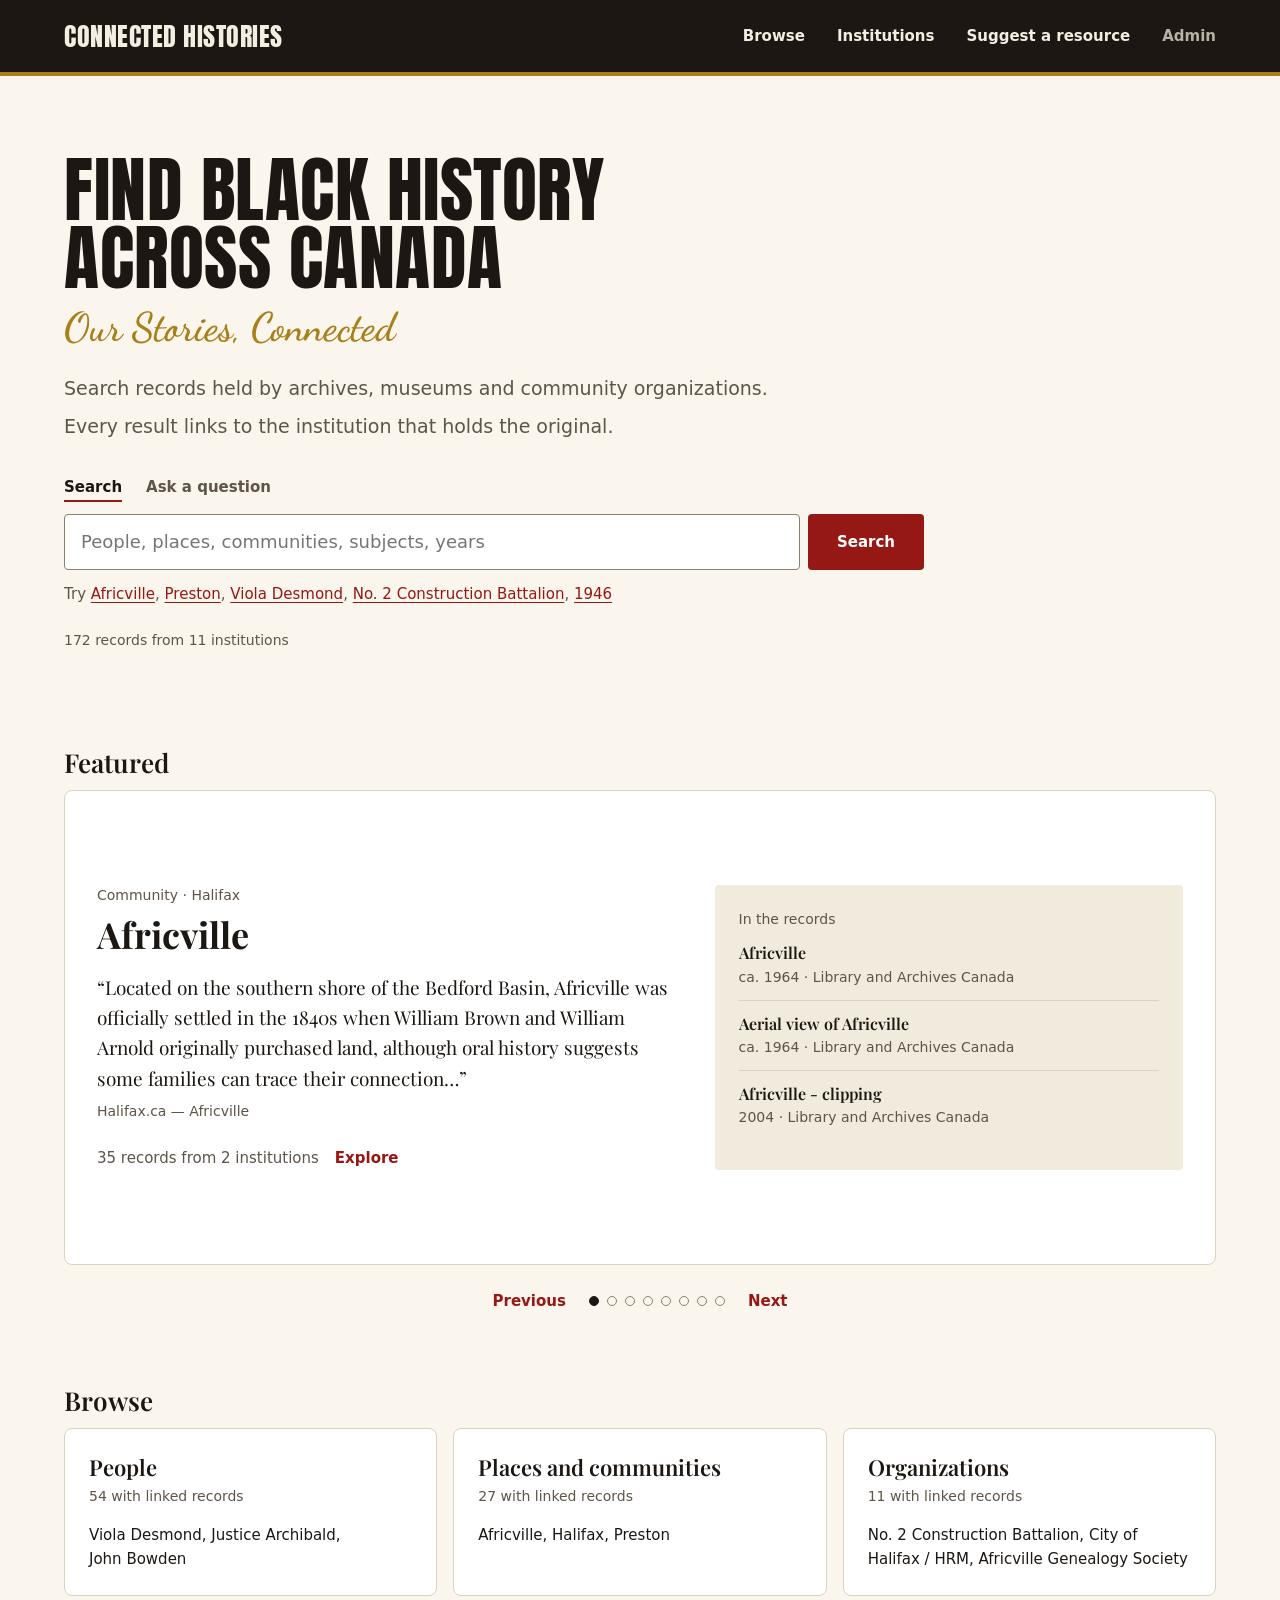
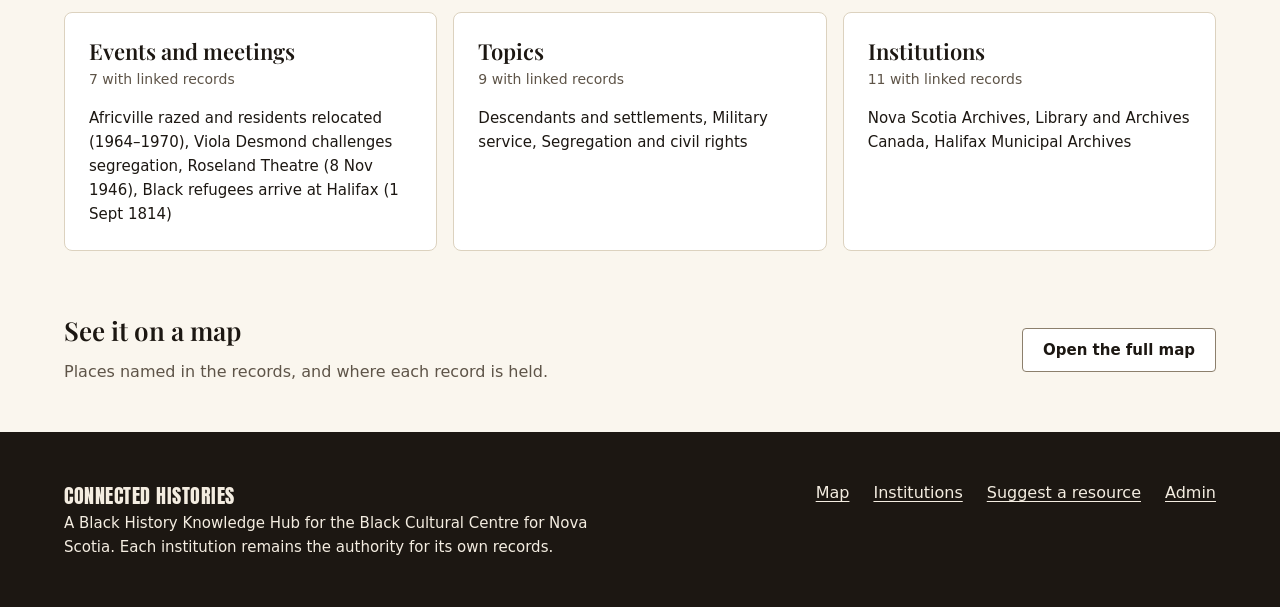
==== commit e19487e6: "Round 5: exact institution pins, search within filters, review status, duplicate check, dashboard ch" ====
--- a/index.html
+++ b/index.html
@@ -767,7 +767,9 @@
 .hero { padding: var(--space-20) 0 var(--space-8); }
 .display { font: 400 clamp(44px, 7vw, 72px)/.95 var(--font-display); letter-spacing: .5px; text-transform: uppercase; max-width: 18ch; margin: 0; }
 .script { font: 600 clamp(30px, 4vw, 40px)/1.1 var(--font-script); color: var(--gold); margin: var(--space-3) 0 var(--space-6); }
-.hero-lede { font-size: 19px; color: var(--ink-muted); max-width: 56ch; margin-bottom: var(--space-8); }
+.hero-lede { font-size: 19px; color: var(--ink-muted); max-width: 62ch; margin-bottom: var(--space-8); }
+.hero-lede span { display: block; text-wrap: balance; }
+.hero-lede span + span { margin-top: var(--space-2); }
 .hero-count { margin-top: var(--space-6); }
 .sbox { position: relative; max-width: 860px; }
 .sbox-mode { display: flex; gap: var(--space-6); margin-bottom: var(--space-3); }
@@ -831,7 +833,7 @@
 .ecard p:last-child { margin: var(--space-3) 0 0; font-size: 15px; }
 .map-cta { display: flex; justify-content: space-between; align-items: center; gap: var(--space-6); flex-wrap: wrap; margin-bottom: var(--space-4); }
 .map-cta p { margin: 0; color: var(--ink-muted); }
-.subnav { display: flex; gap: var(--space-6); flex-wrap: wrap; border-bottom: 1px solid var(--border); margin-bottom: var(--space-8); }
+.subnav { display: flex; gap: var(--space-1) var(--space-5, 20px); flex-wrap: wrap; border-bottom: 1px solid var(--border); margin-bottom: var(--space-8); }
 .subnav a { color: var(--ink-muted); text-decoration: none; font-weight: 600; font-size: 15px; padding: var(--space-3) 0; border-bottom: 2px solid transparent; margin-bottom: -1px; }
 .subnav a:hover { color: var(--ink); }
 .subnav a[aria-current="page"] { color: var(--ink); border-bottom-color: var(--red); }
@@ -869,6 +871,10 @@
 .crumbs { font-size: 14px; margin-bottom: var(--space-4); }
 .crumbs a { color: var(--ink-muted); }
 .lead-meta { font-size: 15px; margin-bottom: var(--space-8); }
+.rec-status { margin: calc(-1 * var(--space-6)) 0 var(--space-8); display: flex; flex-wrap: wrap; gap: var(--space-2) var(--space-3); align-items: baseline; }
+.rec-status .meta { font-size: 15px; }
+.map-lead { margin-bottom: var(--space-6); }
+.map-lead .meta { display: block; font-size: 15px; margin-top: var(--space-1); text-wrap: pretty; }
 .two { display: grid; grid-template-columns: minmax(0, 1fr) 380px; gap: var(--space-12); align-items: start; }
 .two.even { grid-template-columns: 1fr 1fr; gap: var(--space-6); }
 .quotes { margin-bottom: var(--space-8); }
@@ -982,6 +988,7 @@
   .rrow { gap: var(--space-4); } .rrow-img { width: 72px; height: 72px; }
   .facts { grid-template-columns: 1fr; gap: var(--space-1); } .facts dd { margin-bottom: var(--space-3); }
   .form-2 { grid-template-columns: 1fr; }
+  .filters .check { grid-column: 1 / -1; padding-bottom: 0; }
   .filters { display: grid; grid-template-columns: 1fr 1fr; gap: var(--space-3); }
   .fsel select, .fsel input { min-width: 0; max-width: none; width: 100%; } .years { grid-column: 1 / -1; }
 }
@@ -1328,17 +1335,17 @@
 
 /* ---------- Holding / providing institutions ---------- */
 const INSTITUTIONS = {
-  nsa:    { name: 'Nova Scotia Archives', kind: 'Provincial archives', web: 'https://archives.novascotia.ca/', address: '6016 University Avenue, Halifax, NS', lat: 44.637921, lng: -63.586096, place: 'halifax', access: 'Public reading room. Many exhibit items are digitized online; check hours before visiting.', isSource: true },
-  lac:    { name: 'Library and Archives Canada', kind: 'Federal archives & library', web: 'https://library-archives.canada.ca/', address: '395 Wellington Street, Ottawa, ON', lat: 45.418500, lng: -75.704700, place: 'ottawa', access: 'Consult records on site or request copies. Some files must be ordered in advance.', isSource: true },
-  cwm:    { name: 'Canadian War Museum', kind: 'National museum', web: 'https://www.warmuseum.ca/collections/', address: '1 Vimy Place, Ottawa, ON', lat: 45.417041, lng: -75.717331, place: 'ottawa', access: 'Objects are held in the museum collection; not all are on display. Contact the museum for research access.', isSource: true },
-  hma:    { name: 'Halifax Municipal Archives', kind: 'Municipal archives', web: 'https://www.halifax.ca/about-halifax/municipal-archives', address: '81 Ilsley Ave, Unit 11, Burnside Industrial Park, Dartmouth, NS', lat: 44.701678, lng: -63.588931, place: 'dartmouth', access: 'In person by appointment (per halifax.ca). Many Africville records are digitized via the source guide.', isSource: true },
-  bccns:  { name: 'Black Cultural Centre for Nova Scotia', kind: 'Community museum & cultural centre', web: 'https://bccns.com/', address: '10 Cherry Brook Road, Cherry Brook, NS', lat: 44.703092, lng: -63.471913, place: 'cherry-brook', access: 'Contact the Centre about viewing items from its collection.', isPartner: true },
-  dhm:    { name: 'Dartmouth Heritage Museum', kind: 'Community museum', web: 'https://www.dartmouthheritagemuseum.ns.ca/', address: '26 Newcastle Street, Dartmouth, NS', lat: 44.666640, lng: -63.560000, place: 'dartmouth', access: 'Contact the institution to confirm current visitor access and collection availability.' },
-  acadia: { name: 'Esther Clark Wright Archives, Acadia University', kind: 'University archives', web: 'https://archives.acadiau.ca/', address: 'Vaughan Memorial Library, 50 Acadia Street, Wolfville, NS', lat: 45.089950, lng: -64.365170, place: 'wolfville', access: 'Contact the institution to confirm current visitor access and collection availability.' },
-  dal:    { name: 'Dalhousie University Archives', kind: 'University archives', web: 'https://libraries.dal.ca/find/university-archives.html', address: 'Killam Memorial Library, 6225 University Avenue, Halifax, NS', lat: 44.637410, lng: -63.591060, place: 'halifax', access: 'Contact the institution to confirm current visitor access and collection availability.' },
+  nsa:    { name: 'Nova Scotia Archives', kind: 'Provincial archives', web: 'https://archives.novascotia.ca/', address: '6016 University Avenue, Halifax, NS', lat: 44.6376048, lng: -63.5859567, pinNote: 'Pin = building (OpenStreetMap).', place: 'halifax', access: 'Public reading room. Many exhibit items are digitized online; check hours before visiting.', isSource: true },
+  lac:    { name: 'Library and Archives Canada', kind: 'Federal archives & library', web: 'https://library-archives.canada.ca/', address: '395 Wellington Street, Ottawa, ON', lat: 45.4198111, lng: -75.708185, pinNote: 'Pin = building (OpenStreetMap).', place: 'ottawa', access: 'Consult records on site or request copies. Some files must be ordered in advance.', isSource: true },
+  cwm:    { name: 'Canadian War Museum', kind: 'National museum', web: 'https://www.warmuseum.ca/collections/', address: '1 Vimy Place, Ottawa, ON', lat: 45.4170512, lng: -75.7169484, pinNote: 'Pin = building (OpenStreetMap).', place: 'ottawa', access: 'Objects are held in the museum collection; not all are on display. Contact the museum for research access.', isSource: true },
+  hma:    { name: 'Halifax Municipal Archives', kind: 'Municipal archives', web: 'https://www.halifax.ca/about-halifax/municipal-archives', address: '81 Ilsley Ave, Unit 11, Burnside Industrial Park, Dartmouth, NS', lat: 44.7019104, lng: -63.589363, pinNote: 'Pin = building (OpenStreetMap).', place: 'dartmouth', access: 'In person by appointment (per halifax.ca). Many Africville records are digitized via the source guide.', isSource: true },
+  bccns:  { name: 'Black Cultural Centre for Nova Scotia', kind: 'Community museum & cultural centre', web: 'https://bccns.com/', address: '10 Cherry Brook Road, Cherry Brook, NS', lat: 44.7031, lng: -63.4719, pinNote: 'Pin = street level on Cherry Brook Road (building not mapped in OpenStreetMap).', place: 'cherry-brook', access: 'Contact the Centre about viewing items from its collection.', isPartner: true },
+  dhm:    { name: 'Dartmouth Heritage Museum', kind: 'Community museum', web: 'https://www.dartmouthheritagemuseum.ns.ca/', address: '26 Newcastle Street, Dartmouth, NS', lat: 44.6666357, lng: -63.5600038, pinNote: 'Pin = building (OpenStreetMap).', place: 'dartmouth', access: 'Contact the institution to confirm current visitor access and collection availability.' },
+  acadia: { name: 'Esther Clark Wright Archives, Acadia University', kind: 'University archives', web: 'https://archives.acadiau.ca/', address: 'Vaughan Memorial Library, 50 Acadia Street, Wolfville, NS', lat: 45.0899465, lng: -64.3651679, pinNote: 'Pin = building (OpenStreetMap).', place: 'wolfville', access: 'Contact the institution to confirm current visitor access and collection availability.' },
+  dal:    { name: 'Dalhousie University Archives', kind: 'University archives', web: 'https://libraries.dal.ca/find/university-archives.html', address: 'Killam Memorial Library, 6225 University Avenue, Halifax, NS', lat: 44.6374101, lng: -63.5910584, pinNote: 'Pin = building (OpenStreetMap).', place: 'halifax', access: 'Contact the institution to confirm current visitor access and collection availability.' },
   nsm:    { name: 'Nova Scotia Museum (History Collection)', kind: 'Provincial museum', web: '', address: '', place: '', access: 'Holding location not confirmed — no map pin shown.' },
-  tna:    { name: 'The National Archives, Kew (UK)', kind: 'National archives (UK)', web: 'https://www.nationalarchives.gov.uk/', address: 'Kew, Richmond, Surrey, UK', lat: 51.480902, lng: -0.279872, place: '', access: 'Outside Canada. Original held in the UK; Nova Scotia Archives exhibit shows a copy.' },
-  bl:     { name: 'The British Library', kind: 'National library (UK)', web: 'https://www.bl.uk/', address: '96 Euston Road, London, UK', lat: 51.529800, lng: -0.127800, place: '', access: 'Outside Canada. Original held in the UK.' }
+  tna:    { name: 'The National Archives, Kew (UK)', kind: 'National archives (UK)', web: 'https://www.nationalarchives.gov.uk/', address: 'Kew, Richmond, Surrey, UK', lat: 51.4811155, lng: -0.2792096, pinNote: 'Pin = building (OpenStreetMap).', place: '', access: 'Outside Canada. Original held in the UK; Nova Scotia Archives exhibit shows a copy.' },
+  bl:     { name: 'The British Library', kind: 'National library (UK)', web: 'https://www.bl.uk/', address: '96 Euston Road, London, UK', lat: 51.5299119, lng: -0.1276918, pinNote: 'Pin = building (OpenStreetMap).', place: '', access: 'Outside Canada. Original held in the UK.' }
 };
 
 /* ---------- Gazetteer (CGNDB ids + coordinates, copied exactly) ----------
@@ -2131,6 +2138,7 @@
 let SUBS = store.get('ch-submissions-v1', []);     // public "Suggest a resource" submissions
 let INST_EDITS = store.get('ch-inst-edits-v1', {}); // admin edits to institution access details (+ new institutions)
 let ACTIVITY = store.get('ch-activity-v1', []);
+let DUPS = store.get('ch-duplicates-v1', {});      // curator decisions on possible duplicates: { groupKey: 'same' | 'different' }
 let KEYWORDS = store.get('ch-keywords-v1', []);
 let KEYWORD_SUGGESTIONS = store.get('ch-keyword-suggestions-v1', []);
 let KEYWORD_DISMISSED = store.get('ch-keyword-dismissed-v1', []);
@@ -2173,8 +2181,35 @@
 function saveAll() {
   store.set('ch-curator-v1', CUR); store.set('ch-imported-v1', IMPORTED); store.set('ch-pending-imports-v1', PENDING_IMPORTS); store.set('ch-rights-edits-v1', RIGHTS_EDITS); store.set('ch-submissions-v1', SUBS);
   store.set('ch-keywords-v1', KEYWORDS); store.set('ch-keyword-suggestions-v1', KEYWORD_SUGGESTIONS); store.set('ch-keyword-dismissed-v1', KEYWORD_DISMISSED); store.set('ch-keyword-disabled-v1', KEYWORD_DISABLED);
-  store.set('ch-inst-edits-v1', INST_EDITS); store.set('ch-activity-v1', ACTIVITY.slice(0, 60));
-}
+  store.set('ch-inst-edits-v1', INST_EDITS); store.set('ch-duplicates-v1', DUPS); store.set('ch-activity-v1', ACTIVITY.slice(0, 60));
+}
+/* ═══ DUPLICATE CHECK ═══════════════════════════════════════════════
+   Flags records that may describe the same item. It never merges or hides
+   anything: a curator decides "same item" or "different items".
+   Strong = same original link, or same title + same date at the same holder.
+   Check  = same title at the same holder, different or missing date.        */
+const dupTitle = t => norm(t).replace(/[^a-z0-9]+/g, ' ').trim();
+function findDuplicates(pool = RECORDS) {
+  const groups = new Map();
+  const add = (key, why, strength, rs) => { if (rs.length > 1 && !groups.has(key)) groups.set(key, { key, why, strength, records: rs }); };
+  const by = f => { const m = new Map(); for (const r of pool) { const k = f(r); if (k) m.set(k, [...(m.get(k) || []), r]); } return m; };
+  for (const [u, rs] of by(r => r.url && r.url.replace(/^https?:\/\/(www\.)?/, '').replace(/\/$/, ''))) add('url|' + u, 'Same original link', 'strong', rs);
+  for (const [t, rs] of by(r => dupTitle(r.title) && r.holder + '|' + dupTitle(r.title))) {
+    const byDate = new Map(); const dk = r => /^(n\.?\s*d\.?|undated|s\.?\s*d\.?|unknown)$/i.test((r.dateText || '').trim()) ? '' : (r.dateText || '').trim();
+    for (const r of rs) byDate.set(dk(r), [...(byDate.get(dk(r)) || []), r]);
+    const same = [...byDate].filter(([d, x]) => d && x.length > 1);
+    for (const [d, x] of same) add('td|' + t + '|' + d, 'Same title and date, same holder', 'strong', x);
+    if (!same.length || same[0][1].length < rs.length) add('t|' + t, 'Same title, same holder', 'check', rs);
+  }
+  return [...groups.values()].map(g => ({ ...g, decision: DUPS[g.key] || '' }));
+}
+const openDuplicates = () => findDuplicates().filter(g => !g.decision);
+/* Does a new (not yet published) record look like one we already have? */
+function looksLikeExisting(r) {
+  const t = dupTitle(r.title || ''), u = (r.url || '').replace(/^https?:\/\/(www\.)?/, '').replace(/\/$/, '');
+  return RECORDS.filter(x => x.id !== r.id && ((u && x.url && x.url.replace(/^https?:\/\/(www\.)?/, '').replace(/\/$/, '') === u) || (t && dupTitle(x.title) === t && x.holder === r.holder)));
+}
+
 function logActivity(text) { ACTIVITY.unshift({ at: new Date().toISOString(), text }); }
 
 const DEMO_PHYSICAL = [
@@ -2453,7 +2488,7 @@
     const tooltip = `<b>${h(I.name)}</b><br>${h(I.address || 'Street address not available')}`;
     const marker = L.marker(ll, { icon: sq }).addTo(map)
       .bindTooltip(tooltip, { direction: 'top', opacity: .97 });
-    if (!holdingOnly) marker.bindPopup(`<div class="pop"><b><a href="${href('e/' + k)}">${h(I.name)}</a></b><div class="meta">${h(I.address || 'Address not confirmed')}</div><div class="meta">${h(I.access)}</div><div class="meta">${rs.length} record(s) here</div><div class="meta">${pos.exact ? 'Pin = exact location.' : `Pin = ${h(PLACES[I.place].name)} community point, not the building.`}</div></div>`);
+    if (!holdingOnly) marker.bindPopup(`<div class="pop"><b><a href="${href('e/' + k)}">${h(I.name)}</a></b><div class="meta">${h(I.address || 'Address not confirmed')}</div><div class="meta">${h(I.access)}</div><div class="meta">${rs.length} record(s) here</div><div class="meta">${pos.exact ? h(I.pinNote || 'Pin = exact location.') : `Pin = ${h(PLACES[I.place].name)} community point, not the building.`}</div></div>`);
     markers['i:' + k] = marker;
     bounds.push(ll);
   }
@@ -2697,17 +2732,6 @@
 function viewAsk(p) {
   const a = composeAnswer(p.ask);
   onMount(bindSearchBox);
-  onMount(() => {
-    const f = $('#llm-form'); if (!f) return;
-    f.onsubmit = async e => {
-      e.preventDefault();
-      LLM.key = f.key.value.trim() || LLM.key; LLM.model = f.model.value.trim() || LLM.model;
-      if (!LLM.key) return;
-      const out = $('#llm-out'); out.innerHTML = '<p class="meta">Asking Claude, using only the sources listed…</p>';
-      try { out.innerHTML = await askClaude(p.ask, a.cites.length ? a.cites : a.hits.slice(0, 12)); }
-      catch (err) { out.innerHTML = `<p class="notice notice-rejected">Claude could not be reached (${h(err.message)}). The answer above is unaffected.</p>`; }
-    };
-  });
   return `<div class="wrap page search-page">
     ${searchBox(p.ask, 'ask')}
     <div class="two">
@@ -2715,10 +2739,6 @@
         <h1 class="h2">${h(p.ask)}</h1>
         ${a.html}
         <p class="meta">This answer is built only from the sources listed. Nothing is added from general knowledge.</p>
-        <details class="llm"><summary>Have Claude phrase the answer</summary>
-          <p class="meta">Optional. Uses your own Anthropic API key, kept in memory and sent only to Anthropic. Claude sees only the listed sources, and any sentence without a source number is removed.</p>
-          <form id="llm-form" class="llm-form"><label class="sr-only" for="llm-key">API key</label><input id="llm-key" name="key" type="password" placeholder="Anthropic API key" value="${h(LLM.key)}" autocomplete="off"><label class="sr-only" for="llm-model">Model</label><input id="llm-model" name="model" value="${h(LLM.model)}"><button class="btn btn-secondary">Ask Claude</button></form>
-          <div id="llm-out"></div></details>
       </section>
       <aside class="side"><section class="panel">
         <h2 class="h3">Sources (${a.cites.length})</h2>
@@ -2804,7 +2824,7 @@
   <section class="hero"><div class="wrap">
     <h1 class="display">Find Black history across Canada</h1>
     <p class="script">Our Stories, Connected</p>
-    <p class="hero-lede">Search records held by archives, museums and community organizations. Every result takes you to the institution that holds the original.</p>
+    <p class="hero-lede"><span>Search records held by archives, museums and community organizations.</span> <span>Every result links to the institution that holds the original.</span></p>
     ${searchBox('')}
     <p class="meta hero-count">${RECORDS.length} records from ${nInst} institutions</p>
   </div></section>
@@ -2827,11 +2847,16 @@
 }
 
 /* ---------- search box (Search / Ask) ---------- */
-function searchBox(q, mode = 'search') {
+/* scope = filters already applied on the search page (e.g. person=…, from a
+   page's "Search within these"). A new query keeps them, so you search inside. */
+const SCOPE_KEYS = ['holder', 'provider', 'type', 'place', 'person', 'org', 'event', 'topic', 'access', 'from', 'to'];
+const scopeOf = p => Object.fromEntries(SCOPE_KEYS.filter(k => p[k]).map(k => [k, p[k]]));
+function searchBox(q, mode = 'search', scope = {}) {
+  const scoped = mode === 'search' && Object.keys(scope).length > 0;
   const ex = mode === 'ask'
     ? ['Where can I see records about Viola Desmond?', 'Photographs of Upper Hammonds Plains', 'Who is named in records about Five Mile Plains?']
     : ['Africville', 'Preston', 'Viola Desmond', 'No. 2 Construction Battalion', '1946'];
-  return `<form id="sbox" class="sbox" role="search">
+  return `<form id="sbox" class="sbox" role="search" data-scope="${h(JSON.stringify(scope))}">
     <div class="sbox-mode" role="tablist" aria-label="Search mode">
       <button type="button" role="tab" data-mode="search" aria-selected="${mode === 'search'}">Search</button>
       <button type="button" role="tab" data-mode="ask" aria-selected="${mode === 'ask'}">Ask a question</button>
@@ -2839,7 +2864,7 @@
     <div class="sbox-row">
       <div class="sbox-field">
         <label class="sr-only" for="q">${mode === 'ask' ? 'Your question' : 'Search records'}</label>
-        <input id="q" name="q" autocomplete="off" value="${h(q)}" placeholder="${mode === 'ask' ? 'Ask about a person, place or event' : 'People, places, communities, subjects, years'}"
+        <input id="q" name="q" autocomplete="off" value="${h(q)}" placeholder="${mode === 'ask' ? 'Ask about a person, place or event' : scoped ? 'Search within these records' : 'People, places, communities, subjects, years'}"
           ${mode === 'search' ? 'role="combobox" aria-autocomplete="list" aria-controls="suggest" aria-expanded="false"' : ''}>
         <div id="suggest" class="suggest" role="listbox" hidden></div>
       </div>
@@ -2853,9 +2878,15 @@
   let mode = $('[aria-selected="true"]', f).dataset.mode;
   $$('.sbox-mode button', f).forEach(b => b.onclick = () => {
     if (b.dataset.mode === mode) return;
-    const q = $('#q', f).value; f.outerHTML = searchBox(q, b.dataset.mode); bindSearchBox(); $('#q').focus();
+    const q = $('#q', f).value; f.outerHTML = searchBox(q, b.dataset.mode, JSON.parse(f.dataset.scope || '{}')); bindSearchBox(); $('#q').focus();
   });
-  f.onsubmit = e => { e.preventDefault(); const q = $('#q', f).value.trim(); if (!q) return; mode === 'ask' ? go('search', { ask: q }) : go('search', { q }); };
+  f.onsubmit = e => {
+    e.preventDefault(); const q = $('#q', f).value.trim();
+    const scope = JSON.parse(f.dataset.scope || '{}');
+    if (mode === 'ask') { if (q) go('search', { ask: q }); return; }
+    if (!q && !Object.keys(scope).length) return;
+    go('search', { ...scope, q });       // keep the filters: search inside them
+  };
   $$('[data-ex]', f).forEach(b => b.onclick = () => { $('#q', f).value = b.dataset.ex; f.requestSubmit(); });
   const inp = $('#q', f), box = $('#suggest', f);
   if (mode !== 'search') return;
@@ -2937,18 +2968,18 @@
   });
   const mapped = hits.filter(r => r.mapped.length).length;
   return `<div class="wrap page search-page">
-    ${searchBox(p.q || '')}
+    ${searchBox(p.q || '', 'search', scopeOf(p))}
     <div class="filters">
       ${sel('holder', 'Held by', r => [r.holder], instName)}
       ${sel('type', 'Type', r => [r.resourceType], x => x)}
       ${sel('place', 'Place', r => r.places, nameOf)}
       <form id="years" class="fsel years"><span>Years</span><div><input name="from" inputmode="numeric" placeholder="From" value="${h(p.from || '')}" aria-label="From year"><input name="to" inputmode="numeric" placeholder="To" value="${h(p.to || '')}" aria-label="To year"><button class="btn btn-quiet" type="submit">Apply</button></div></form>
     </div>
-    ${entityFilters.length ? `<p class="active-f">Showing records linked to ${entityFilters.map(k => `<a class="tag tag-x" href="${href('search', { ...p, [k]: '' })}" aria-label="Remove ${h(nameOf(p[k]))}">${h(nameOf(p[k]))} ×</a>`).join(' ')}</p>` : ''}
+    ${entityFilters.length ? `<p class="active-f">Searching within records linked to ${entityFilters.map(k => `<a class="tag tag-x" href="${href('search', { ...p, [k]: '' })}" aria-label="Remove ${h(nameOf(p[k]))}">${h(nameOf(p[k]))} ×</a>`).join(' ')}</p>` : ''}
     <div class="search-cols">
       <section aria-live="polite">
         <p class="count">${plural(hits.length, 'result')}${p.q ? ` for “${h(p.q)}”` : ''}</p>
-        ${!hits.length ? `<div class="empty"><h2>Nothing matches yet</h2><p>The hub only shows what institutions have described. Try fewer words or another spelling, or <a href="${href('search', { ask: p.q })}">ask it as a question</a>.</p></div>` : ''}
+        ${!hits.length ? `<div class="empty"><h2>Nothing matches yet</h2><p>The hub only shows what institutions have described. Try fewer words or another spelling, or <a href="${href('search', { ask: p.q })}">ask it as a question</a>.${p.q && Object.keys(scopeOf(p)).length ? ` <a href="${href('search', { q: p.q })}">Search all records for “${h(p.q)}”</a>.` : ''}</p></div>` : ''}
         <div class="rlist">${hits.slice(0, n).map(recordRow).join('')}</div>
         ${hits.length > n ? `<a class="btn btn-secondary more" href="${href('search', { ...p, n: n + 20, keep: 1 })}">Show more results</a>` : ''}
       </section>
@@ -3013,6 +3044,17 @@
 }
 
 /* ═══ RECORD ═══════════════════════════════════════════════════════ */
+/* One overall review status per record, from three checks:
+   rights reviewed by a curator? suggested links still waiting? demo record? */
+function reviewStatus(r) {
+  const waiting = r.links.filter(l => l.status === 'suggested' && !CUR[r.id + '|' + l.id]).length;
+  const more = waiting ? ` ${plural(waiting, 'suggested link')} still waiting for a curator.` : '';
+  if (r.native?.demo) return { cls: 'rejected', label: 'Demo record', why: 'Made up to test physical-only records. Not a real item.' };
+  if (r.rightsVerified && !waiting) return { cls: 'approved', label: 'Fully reviewed', why: 'A curator checked this record, its links and its rights details.' };
+  if (r.rightsVerified) return { cls: 'pending', label: 'Partly reviewed', why: 'Rights details checked by a curator.' + more };
+  return { cls: 'pending', label: 'Catalogue description', why: `Described by ${instName(r.provider)}. Rights not yet reviewed here, so no permission to reuse is implied.` + more };
+}
+
 function viewRecord(id) {
   const r = REC.get(id);
   if (!r) return `<div class="wrap page"><h1>Record not found</h1></div>`;
@@ -3026,6 +3068,7 @@
       <div>
         <h1 class="rec-title">${h(r.title)}</h1>
         <p class="meta lead-meta">${h(r.resourceType)} · ${dateLabel(r)}${r.dateApprox ? ' (approximate)' : ''}</p>
+        ${(s => `<p class="rec-status"><span class="status status-${s.cls}">${s.label}</span> <span class="meta">${h(s.why)}</span></p>`)(reviewStatus(r))}
         ${r.image ? `<figure class="rec-img"><img src="${h(r.image)}" alt="Preview of ${h(r.title)}" onerror="this.parentNode.remove()"><figcaption>Preview shown from ${h(instName(r.provider))}. ${h(r.imageCredit)}</figcaption></figure>` : ''}
         ${r.description ? `<p class="rec-desc">${h(r.description)}</p>` : ''}
         <p>${r.url ? `<a class="btn btn-primary" href="${h(r.url)}" target="_blank" rel="noopener">View original record<span aria-hidden="true"> ↗</span></a>` : `<a class="btn btn-primary" href="${hasPin(r.holder) ? href('map', { focus: 'i:' + r.holder, holding: 1 }) : href('e/' + r.holder)}">Find where this record is held</a>`}</p>
@@ -3046,6 +3089,7 @@
           <dt>Access restrictions</dt><dd>${h(r.accessRestrictions)}</dd>
           <dt>Rights source</dt><dd>${r.rightsSource ? ( /^https?:\/\//.test(r.rightsSource) ? ext(r.rightsSource, 'Rights statement') : h(r.rightsSource)) : 'Not recorded'}</dd>
           <dt>Rights review</dt><dd>${r.rightsVerified ? 'Verified by curator' : 'Needs curator verification; no reuse permission implied'}</dd>
+          ${(same => same.length ? `<dt>Also listed as</dt><dd>${same.map(x => `<a href="${href('r/' + x.id)}">${h(x.reference || x.title)}</a>`).join(', ')} <span class="meta">(a curator marked these as the same item)</span></dd>` : '')(findDuplicates().filter(g => g.decision === 'same' && g.records.includes(r)).flatMap(g => g.records).filter((x, i, a) => x !== r && a.indexOf(x) === i))}
         </dl>
         ${subjects.length ? `<h2 class="h3">People, places and topics</h2><div class="tags">${subjects.map(l => tag(l.id)).join('')}</div>` : ''}
         <details class="prov"><summary>Provenance</summary><ol>${r.provenance.map(s => `<li>${h(s)}</li>`).join('')}</ol>
@@ -3070,7 +3114,7 @@
   });
   return `<div class="wrap page">
     <h1>Map</h1>
-    <p class="lead">Places named in ${plural(recs.length, 'record')}. Records without a confirmed place stay searchable without a pin.</p>
+    <p class="lead map-lead">Places named in ${plural(recs.length, 'record')}.<span class="meta">Records with no confirmed place have no pin, but you can still search them.</span></p>
     <div class="filters">
       <label class="fsel"><span>Topic</span><select id="map-topic"><option value="">Any</option>${topics.map(t => `<option value="${t}" ${p.topic === t ? 'selected' : ''}>${h(nameOf(t))}</option>`).join('')}</select></label>
       <label class="check"><input type="checkbox" id="map-lines" ${p.lines ? 'checked' : ''}> Show where records are held</label>
@@ -3164,16 +3208,16 @@
    and stores decisions with the curator's name.
    ===================================================================== */
 
-const ADMIN_TABS = [['dashboard', 'Dashboard'], ['review', 'Record Linking'], ['dictionary', 'Keyword Dictionary'], ['record-review', 'Record approvals'], ['suggestions', 'Suggestions'], ['institutions', 'Institutions'], ['import', 'Import CSV'], ['sources', 'Sources'], ['data', 'Data and backup']];
+const ADMIN_TABS = [['dashboard', 'Dashboard'], ['review', 'Record Linking'], ['dictionary', 'Keyword Dictionary'], ['record-review', 'Record approvals'], ['duplicates', 'Duplicates'], ['suggestions', 'Suggestions'], ['institutions', 'Institutions'], ['import', 'Import CSV'], ['sources', 'Sources'], ['data', 'Data and backup']];
 const statusWord = s => `<span class="status status-${s}">${{ pending: 'Pending', approved: 'Approved', confirmed: 'Approved', rejected: 'Rejected', suggested: 'Pending' }[s] || s}</span>`;
 
 function viewAdmin(tab = 'dashboard', p = {}) {
   if (!ADMIN_TABS.some(t => t[0] === tab)) tab = 'dashboard';
-  const body = { dashboard: adminDashboard, review: adminReview, dictionary: adminDictionary, 'record-review': adminRecordReview, suggestions: adminSuggestions, institutions: adminInstitutions, import: adminImport, sources: adminSources, data: adminData }[tab](p);
+  const body = { dashboard: adminDashboard, review: adminReview, dictionary: adminDictionary, 'record-review': adminRecordReview, duplicates: adminDuplicates, suggestions: adminSuggestions, institutions: adminInstitutions, import: adminImport, sources: adminSources, data: adminData }[tab](p);
   return `<div class="wrap page admin">
     <p class="notice">Admin demo. There is no sign-in in this prototype, and changes are saved in this browser only.</p>
     <h1>Admin</h1>
-    <nav class="subnav" aria-label="Admin sections">${ADMIN_TABS.map(([k, l]) => `<a href="${href('admin/' + k)}" ${k === tab ? 'aria-current="page"' : ''}>${l}${k === 'suggestions' && SUBS.some(s => s.status === 'pending') ? ` (${SUBS.filter(s => s.status === 'pending').length})` : ''}</a>`).join('')}</nav>
+    <nav class="subnav" aria-label="Admin sections">${ADMIN_TABS.map(([k, l]) => `<a href="${href('admin/' + k)}" ${k === tab ? 'aria-current="page"' : ''}>${l}${k === 'suggestions' && SUBS.some(s => s.status === 'pending') ? ` (${SUBS.filter(s => s.status === 'pending').length})` : ''}${k === 'duplicates' && openDuplicates().length ? ` (${openDuplicates().length})` : ''}</a>`).join('')}</nav>
     ${body}</div>`;
 }
 
@@ -3186,6 +3230,7 @@
     ['CSV records awaiting review', PENDING_IMPORTS.filter(r => r.reviewStatus === 'pending').length, 'admin/record-review'],
     ['Records needing rights verification', RECORDS.filter(r => !r.rightsVerified).length, 'admin/record-review'],
     ['Record links to review', pendingLinks().length, 'admin/review'],
+    ['Possible duplicates', openDuplicates().length, 'admin/duplicates'],
     ['Holding institutions', new Set(RECORDS.map(r => r.holder)).size, 'admin/institutions'],
     ['Records with no date', RECORDS.filter(r => r.dateStart == null).length, null],
     ['Records with no map location', RECORDS.filter(r => !r.mapped.length).length, null]
@@ -3193,11 +3238,43 @@
   return `<div class="stat-grid">${stats.map(([l, n, to]) => `<${to ? `a href="#/${to}"` : 'div'} class="stat"><span class="stat-n">${n}</span><span>${l}</span></${to ? 'a' : 'div'}>`).join('')}</div>
     <div class="two">
       <section><h2>Needs attention</h2><ul class="plain">
+        ${autoChecks().map(c => `<li>${c}</li>`).join('')}
         ${REVIEW_FLAGS.map(f => `<li>${f.ids ? f.ids.map(i => tag(i)).join(' ') + ' ' : ''}${h(f.why)} ${f.url ? ext(f.url, 'Read more') : ''}</li>`).join('')}
         <li>${RECORDS.filter(r => /Negro|mulatto|Slums/i.test(r.title)).length} titles use historical terms that are harmful today. They are kept as the source wrote them; consider adding a content note.</li>
       </ul></section>
       <section><h2>Recent activity</h2>${ACTIVITY.length ? `<ul class="plain">${ACTIVITY.slice(0, 10).map(a => `<li><span class="meta">${new Date(a.at).toLocaleString()}</span><br>${h(a.text)}</li>`).join('')}</ul>` : '<p class="meta">Nothing yet.</p>'}</section>
     </div>`;
+}
+
+/* Automatic checks for the dashboard: work waiting and likely mistakes. */
+function autoChecks() {
+  const out = [];
+  const dup = openDuplicates(); if (dup.length) out.push(`<a href="${href('admin/duplicates')}">${plural(dup.length, 'group')} of possible duplicate records</a> (${dup.filter(g => g.strength === 'strong').length} strong).`);
+  const pendDup = PENDING_IMPORTS.filter(r => r.reviewStatus === 'pending' && looksLikeExisting(r).length);
+  if (pendDup.length) out.push(`<a href="${href('admin/record-review')}">${plural(pendDup.length, 'CSV record')} waiting for approval ${pendDup.length === 1 ? 'looks' : 'look'} like records already in the hub.</a>`);
+  const noWay = RECORDS.filter(r => !r.url && !r.physicalLocation && !INSTITUTIONS[r.holder]?.address);
+  if (noWay.length) out.push(`${plural(noWay.length, 'record')} ${noWay.length === 1 ? 'has' : 'have'} no original link and no address to visit.`);
+  const badDate = RECORDS.filter(r => r.dateStart != null && (r.dateStart < 1500 || r.dateStart > new Date().getFullYear()));
+  if (badDate.length) out.push(`${plural(badDate.length, 'record')} ${badDate.length === 1 ? 'has' : 'have'} a date that looks wrong: ${badDate.slice(0, 3).map(r => `<a href="${href('r/' + r.id)}">${h(r.title)}</a>`).join(', ')}.`);
+  const noAddr = Object.keys(INSTITUTIONS).filter(k => recsOf(k).length && !INSTITUTIONS[k].address);
+  if (noAddr.length) out.push(`${plural(noAddr.length, 'holding institution')} ${noAddr.length === 1 ? 'has' : 'have'} no visitor address: ${noAddr.map(k => h(instName(k))).join(', ')}.`);
+  return out;
+}
+
+function adminDuplicates() {
+  onMount(() => $$('[data-dup]').forEach(b => b.onclick = () => {
+    const g = findDuplicates().find(x => x.key === b.dataset.key); if (!g) return;
+    if (b.dataset.dup) DUPS[g.key] = b.dataset.dup; else delete DUPS[g.key];
+    logActivity(`${b.dataset.dup ? (b.dataset.dup === 'same' ? 'Marked as the same item' : 'Marked as different items') : 'Reopened'}: “${g.records[0].title}” (${g.records.length} records)`);
+    saveAll(); render();
+  }));
+  const all = findDuplicates().sort((a, b) => !!a.decision - !!b.decision || (a.strength === 'strong' ? -1 : 1));
+  if (!all.length) return '<p class="lead">No possible duplicates found.</p>';
+  return `<p class="lead">The hub checks every record for the same original link, or the same title at the same institution. Nothing is merged or hidden automatically: you decide.</p>
+    ${all.map(g => `<article class="panel sub"><div class="row-between"><h3>${h(g.records[0].title)}</h3>${g.decision ? statusWord(g.decision === 'same' ? 'approved' : 'rejected').replace(/>(Approved|Rejected)</, '>' + (g.decision === 'same' ? 'Same item' : 'Different items') + '<') : `<span class="status status-pending">${g.strength === 'strong' ? 'Likely duplicate' : 'Check'}</span>`}</div>
+      <p class="meta">${h(g.why)} · ${plural(g.records.length, 'record')} · ${h(instName(g.records[0].holder))}</p>
+      <ul class="plain">${g.records.map(r => `<li><a href="${href('r/' + r.id)}">${h(r.title)}</a> <span class="meta">${h(r.dateText || 'no date')} · ${h(r.reference || r.id)}</span>${r.url ? ' · ' + ext(r.url, 'original') : ''}</li>`).join('')}</ul>
+      <div class="rev-act">${g.decision ? `<button class="btn btn-quiet" data-dup="" data-key="${h(g.key)}">Undo</button>` : `<button class="btn btn-secondary" data-dup="same" data-key="${h(g.key)}">Same item</button><button class="btn btn-quiet" data-dup="different" data-key="${h(g.key)}">Different items</button>`}</div></article>`).join('')}`;
 }
 
 function linkActionMarkup(rid,eid,term) {
@@ -3393,7 +3470,7 @@
   return `<p class="lead">CSV imports stay private until approved. Confirm rights ownership, reproduction permission, restrictions and holding location before publication. Existing catalogue records are flagged as unverified; do not assume permission to reuse their content.</p>
     <h2>Pending CSV records (${pending.length})</h2>
     ${pending.length ? pending.map(r => `<details class="rev"><summary>${h(r.title)} · ${h(instName(r.holder))}</summary>
-      <form class="form" data-review-record="${h(r.id)}"><p class="meta">${h(r.format)} · ${r.url ? ext(r.url, 'Catalogue') : 'No URL — physical only'}</p>
+      <form class="form" data-review-record="${h(r.id)}"><p class="meta">${h(r.format)} · ${r.url ? ext(r.url, 'Catalogue') : 'No URL — physical only'}</p>${(d => d.length ? `<p class="notice">Possible duplicate of ${d.slice(0, 3).map(x => `<a href="${href('r/' + x.id)}">${h(x.title)}</a>`).join(', ')}. Check before approving.</p>` : '')(looksLikeExisting(r))}
       ${rightsFields(r)}<label>Physical holding location (when applicable)<input name="physicalLocation" value="${h(r.physicalLocation || '')}"></label>
       <div class="rev-act"><button class="btn btn-secondary" value="save">Save review details</button><button class="btn btn-primary" value="approve">Approve and publish</button><button class="btn btn-quiet" value="reject">Reject</button></div></form></details>`).join('') : '<p>No CSV records awaiting review.</p>'}
     ${previous.length ? `<h2>Decided imports</h2><p>${previous.map(r => `${h(r.title)} (${h(r.reviewStatus)})`).join(' · ')}</p>` : ''}
@@ -3410,6 +3487,10 @@
         const r = submissionToRecord(s);
         if (!rightsReady({ ...r, physicalLocation: s.physicalLocation })) { alert('Verify rights holder, ownership, permissions, restrictions, evidence and physical location or URL before approval.'); return; }
         s.rightsVerified = true;
+      }
+      if (action === 'delete') {
+        if (!confirm(`Delete “${s.title}”? This removes the suggestion, and its record if it was approved.`)) return;
+        SUBS = SUBS.filter(x => x !== s); logActivity(`Deleted suggestion “${s.title}”`); saveAll(); buildIndex(); render(); return;
       }
       if (action !== 'save') { s.status = action; s.decidedAt = new Date().toISOString(); }
       logActivity(`${action} suggestion “${s.title}”`); saveAll(); buildIndex(); render();
@@ -3423,7 +3504,7 @@
       <form class="form" data-sub-review="${h(s.id)}">${rightsFields(s)}
       <div class="rev-act"><button class="btn btn-secondary" value="save">Save details</button>
       ${s.status !== 'approved' ? `<button class="btn btn-primary" value="approved">Approve</button>` : `<a href="${href('r/sub-' + s.id)}">View record</a>`}
-      <button class="btn btn-quiet" value="rejected">Reject</button><button class="btn btn-quiet" value="pending">Pending</button></div></form></article>`).join('')}`;
+      <button class="btn btn-quiet" value="rejected">Reject</button><button class="btn btn-quiet" value="pending">Pending</button><button class="btn btn-quiet danger" value="delete" formnovalidate>Delete</button></div></form></article>`).join('')}`;
 }
 
 function adminInstitutions(p) {
@@ -3453,6 +3534,8 @@
       const k = f.dataset.inst, d = Object.fromEntries(new FormData(f)), err = check(d);
       if (err) { $('.form-err', f).textContent = err; $('.form-err', f).hidden = false; return; }
       INST_EDITS[k] = { ...(INST_EDITS[k] || {}), ...d };
+      const O = ORIGINAL_INST[k] || {};   // a new pin entered here is the admin's, not OpenStreetMap's
+      INST_EDITS[k].pinNote = (+d.lat === O.lat && +d.lng === O.lng) ? (O.pinNote || '') : (d.lat ? 'Pin = exact location (entered in Admin).' : '');
       logActivity(`Updated details for ${INSTITUTIONS[k].name}`); saveAll(); buildIndex(); go('admin/institutions', { saved: k });
     });
     const nf = $('#inst-new');
@@ -3588,14 +3671,14 @@
 function adminData() {
   onMount(() => {
     $('#exp').onclick = () => {
-      const blob = new Blob([JSON.stringify({ exported: new Date().toISOString(), CUR, IMPORTED, PENDING_IMPORTS, RIGHTS_EDITS, SUBS, INST_EDITS, ACTIVITY }, null, 2)], { type: 'application/json' });
+      const blob = new Blob([JSON.stringify({ exported: new Date().toISOString(), CUR, IMPORTED, PENDING_IMPORTS, RIGHTS_EDITS, SUBS, INST_EDITS, ACTIVITY, KEYWORDS, KEYWORD_SUGGESTIONS, KEYWORD_DISMISSED, KEYWORD_DISABLED, DUPS }, null, 2)], { type: 'application/json' });
       const a = document.createElement('a'); a.href = URL.createObjectURL(blob); a.download = 'connected-histories-admin-backup.json'; a.click(); URL.revokeObjectURL(a.href);
     };
     $('#imp').onchange = e => { const f = e.target.files[0]; if (!f) return; f.text().then(t => {
-      try { const d = JSON.parse(t); CUR = d.CUR || {}; IMPORTED = d.IMPORTED || []; PENDING_IMPORTS = d.PENDING_IMPORTS || []; RIGHTS_EDITS = d.RIGHTS_EDITS || {}; SUBS = d.SUBS || []; INST_EDITS = d.INST_EDITS || {}; ACTIVITY = d.ACTIVITY || []; logActivity('Restored a backup'); saveAll(); buildIndex(); render(); }
+      try { const d = JSON.parse(t); CUR = d.CUR || {}; IMPORTED = d.IMPORTED || []; PENDING_IMPORTS = d.PENDING_IMPORTS || []; RIGHTS_EDITS = d.RIGHTS_EDITS || {}; SUBS = d.SUBS || []; INST_EDITS = d.INST_EDITS || {}; ACTIVITY = d.ACTIVITY || []; KEYWORDS = d.KEYWORDS || []; KEYWORD_SUGGESTIONS = d.KEYWORD_SUGGESTIONS || []; KEYWORD_DISMISSED = d.KEYWORD_DISMISSED || []; KEYWORD_DISABLED = d.KEYWORD_DISABLED || []; DUPS = d.DUPS || {}; applyInstEdits(); logActivity('Restored a backup'); saveAll(); buildIndex(); render(); }
       catch { alert('That file is not a Connected Histories backup.'); } }); };
     $('#reset').onclick = () => { if (!confirm('Remove all decisions, imports, suggestions and edits saved in this browser?')) return;
-      CUR = {}; IMPORTED = []; PENDING_IMPORTS = []; RIGHTS_EDITS = {}; SUBS = []; INST_EDITS = {}; ACTIVITY = []; for (const k of Object.keys(INSTITUTIONS)) if (!ORIGINAL_INST[k] && k !== 'community') delete INSTITUTIONS[k]; Object.assign(INSTITUTIONS, JSON.parse(JSON.stringify(ORIGINAL_INST))); saveAll(); buildIndex(); render(); };
+      CUR = {}; IMPORTED = []; PENDING_IMPORTS = []; RIGHTS_EDITS = {}; SUBS = []; INST_EDITS = {}; ACTIVITY = []; KEYWORDS = []; KEYWORD_SUGGESTIONS = []; KEYWORD_DISMISSED = []; KEYWORD_DISABLED = []; DUPS = {}; for (const k of Object.keys(INSTITUTIONS)) if (!ORIGINAL_INST[k] && k !== 'community') delete INSTITUTIONS[k]; Object.assign(INSTITUTIONS, JSON.parse(JSON.stringify(ORIGINAL_INST))); saveAll(); buildIndex(); render(); };
   });
   return `<p class="lead">Admin changes live in this browser. Download a backup to move them to another computer.</p>
     <p><button class="btn btn-secondary" id="exp">Download backup</button> <label class="btn btn-quiet">Restore from a backup<input type="file" id="imp" accept="application/json" hidden></label></p>
